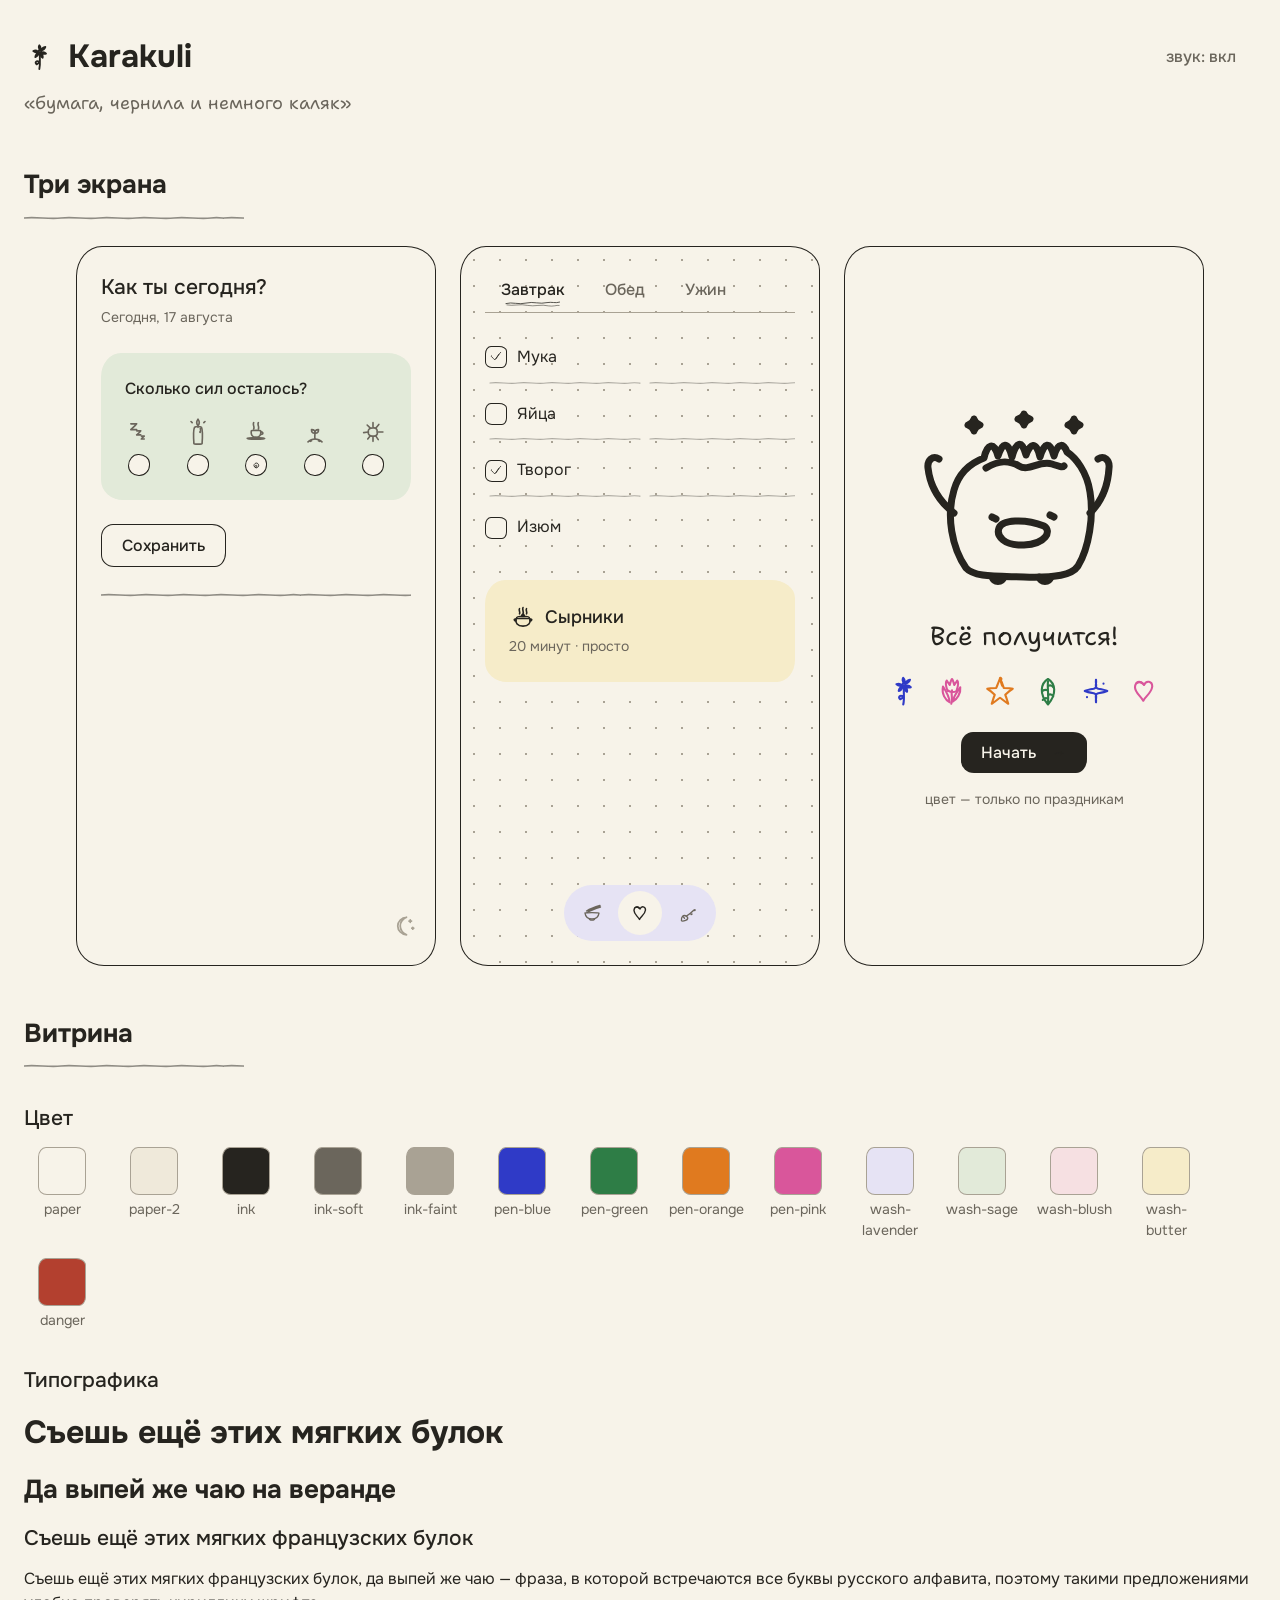
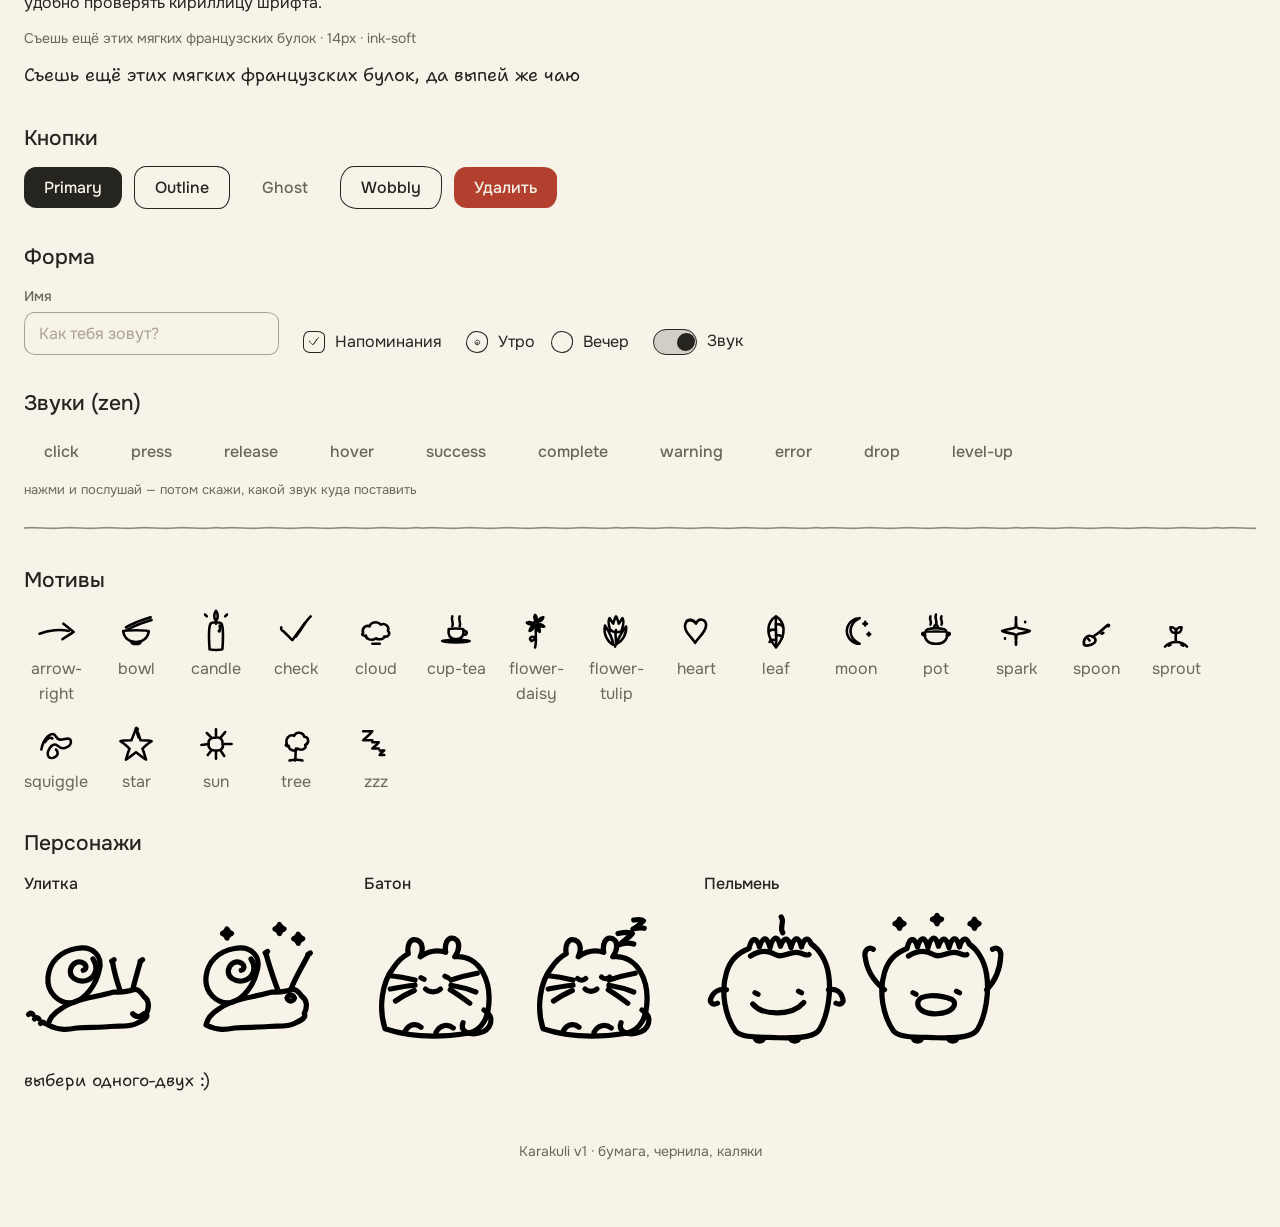
==== demo/index.html @ 1a990080 "Sound tuning round 1: state-aware check/uncheck (press/release), radio scale plays release, drop unp" ====
<!doctype html>
<html lang="ru">
<head>
  <meta charset="UTF-8" />
  <meta name="viewport" content="width=device-width, initial-scale=1" />
  <title>Karakuli</title>

  <link rel="preconnect" href="https://fonts.googleapis.com" />
  <link rel="preconnect" href="https://fonts.gstatic.com" crossorigin />
  <link href="https://fonts.googleapis.com/css2?family=Onest:wght@400;500;700&family=Shantell+Sans:wght@400;700&display=swap" rel="stylesheet" />

  <link rel="stylesheet" href="../web/tokens.css" />
  <link rel="stylesheet" href="../web/karakuli.css" />
  <link rel="stylesheet" href="../web/boil.css" />

  <!-- boil.js is an ES module (it uses `export`), so it's loaded as
       type="module" here and again via dynamic import() in the sound
       script below. Module scripts are subject to CORS/same-origin
       rules — this page must be served over http(s) (e.g. `npx serve`),
       not opened directly as a file:// URL, or the imports will fail
       silently and the living-doodle boil / sound layer won't run. -->
  <script type="module" src="../web/boil.js"></script>

  <style>
    /* ============================================================
       Demo-page composition layer.
       Everything below arranges existing Karakuli tokens/components
       into this showcase page — no token or component is redefined
       here, only laid out. Class names are prefixed `demo-` to keep
       that boundary obvious against the kit's `krk-` namespace.
       ============================================================ */

    *, *::before, *::after { box-sizing: border-box; }
    h1, h2, h3, h4, p, ul, li { margin: 0; }
    img { display: block; max-width: 100%; }

    body {
      max-width: 1280px;
      margin: 0 auto;
      padding: var(--krk-space-6) var(--krk-space-5) var(--krk-space-8);
    }

    /* ---- Header ------------------------------------------------ */

    .demo-header__top {
      display: flex;
      align-items: center;
      justify-content: space-between;
      gap: var(--krk-space-4);
      flex-wrap: wrap;
    }

    .demo-header__brand {
      display: flex;
      align-items: center;
      gap: var(--krk-space-3);
    }

    .demo-header__brand svg {
      color: var(--krk-ink);
    }

    .demo-header__title {
      font-size: var(--krk-text-3xl);
      font-weight: 700;
    }

    .demo-header__tagline {
      margin-top: var(--krk-space-2);
      color: var(--krk-ink-soft);
      font-size: var(--krk-text-lg);
    }

    /* ---- Section scaffolding ------------------------------------ */

    .demo-section {
      margin-top: var(--krk-space-7);
    }

    .demo-section-heading {
      font-size: var(--krk-text-2xl);
      font-weight: 700;
    }

    .demo-heading-divider {
      max-width: 220px;
      margin: var(--krk-space-2) 0 var(--krk-space-5);
    }

    .demo-subheading {
      font-size: var(--krk-text-xl);
      font-weight: 500;
      margin-top: var(--krk-space-6);
      margin-bottom: var(--krk-space-3);
    }

    /* ---- Three phone mockups ------------------------------------ */

    .demo-phones {
      display: flex;
      flex-wrap: wrap;
      justify-content: center;
      gap: var(--krk-space-5);
    }

    .demo-phone {
      position: relative;
      width: 360px;
      max-width: 100%;
      height: 720px;
      background: var(--krk-paper);
      border: var(--krk-stroke-ui) solid var(--krk-ink);
      border-radius: 26px 30px 24px 28px / 30px 24px 28px 26px;
      overflow: hidden;
      display: flex;
      flex-direction: column;
    }

    .demo-phone__screen {
      flex: 1;
      min-height: 0;
      overflow-y: auto;
      padding: var(--krk-space-5);
    }

    /* The pillnav ships position:fixed for real full-screen apps;
       confined here so it stays inside the phone mockup instead of
       sticking to the browser viewport. */
    .demo-phone .krk-pillnav {
      position: absolute;
    }

    .demo-corner-moon {
      position: absolute;
      right: var(--krk-space-4);
      bottom: var(--krk-space-4);
      color: var(--krk-ink-faint);
      pointer-events: none;
    }

    .demo-energy-scale {
      display: flex;
      justify-content: space-between;
      gap: var(--krk-space-2);
    }

    .demo-energy-item {
      display: flex;
      flex-direction: column;
      align-items: center;
      gap: var(--krk-space-2);
      color: var(--krk-ink-soft);
      cursor: pointer;
    }

    .demo-recipe-card__head {
      display: flex;
      align-items: center;
      gap: var(--krk-space-2);
      color: var(--krk-ink);
    }

    .demo-screen-c {
      display: flex;
      flex-direction: column;
      align-items: center;
      justify-content: center;
      text-align: center;
      gap: var(--krk-space-4);
      min-height: 100%;
    }

    .demo-hero {
      width: 200px;
      height: 200px;
      color: var(--krk-ink);
    }

    .demo-moment-grid {
      display: flex;
      flex-wrap: wrap;
      justify-content: center;
      gap: var(--krk-space-3);
    }

    /* ---- Витрина: colour swatches -------------------------------- */

    .demo-swatch-row {
      display: flex;
      flex-wrap: wrap;
      gap: var(--krk-space-4);
    }

    .demo-swatch {
      display: flex;
      flex-direction: column;
      align-items: center;
      gap: var(--krk-space-1);
      width: 76px;
      text-align: center;
    }

    .demo-swatch__chip {
      width: 48px;
      height: 48px;
      border: var(--krk-stroke-ui) solid var(--krk-ink-faint);
      border-radius: 8px 10px 7px 9px / 10px 7px 9px 8px;
    }

    /* ---- Витрина: type specimen ----------------------------------- */

    .demo-type-specimen {
      display: flex;
      flex-direction: column;
      gap: var(--krk-space-3);
    }

    /* ---- Витрина: buttons / form ----------------------------------- */

    .demo-buttons-row {
      display: flex;
      flex-wrap: wrap;
      align-items: center;
      gap: var(--krk-space-3);
    }

    /* Danger variant doesn't exist in the kit's button set yet — this
       page-local extension composes it from the existing accent-fill
       primary plus the existing --krk-danger token, nothing new is
       decided here beyond what's already in tokens.css. */
    .krk-btn--danger {
      background: var(--krk-danger);
      color: var(--krk-paper);
    }

    .demo-form-row {
      display: flex;
      flex-wrap: wrap;
      align-items: flex-end;
      gap: var(--krk-space-5);
    }

    .demo-field {
      min-width: 220px;
    }

    .demo-radio-pair {
      display: flex;
      gap: var(--krk-space-4);
    }

    /* ---- Витрина: motif + character galleries ---------------------- */

    .demo-motif-grid {
      display: flex;
      flex-wrap: wrap;
      gap: var(--krk-space-4);
    }

    .demo-motif-item {
      display: flex;
      flex-direction: column;
      align-items: center;
      gap: var(--krk-space-1);
      width: 64px;
      text-align: center;
      color: var(--krk-ink-soft);
    }

    .demo-motif-item img {
      width: 44px;
      height: 44px;
    }

    .demo-character-grid {
      display: flex;
      flex-wrap: wrap;
      gap: var(--krk-space-6);
    }

    .demo-character-group {
      display: flex;
      flex-direction: column;
      gap: var(--krk-space-2);
    }

    .demo-character-group__name {
      font-size: var(--krk-text-base);
      font-weight: 500;
    }

    .demo-character-group__images {
      display: flex;
      gap: var(--krk-space-2);
    }

    .demo-character-group__images img {
      width: 150px;
    }

    /* ---- Footer ----------------------------------------------------- */

    .demo-footer {
      margin-top: var(--krk-space-7);
      text-align: center;
    }

    @media (max-width: 400px) {
      .demo-phone {
        height: 640px;
      }
    }
  </style>
</head>
<body>

  <header class="demo-header">
    <div class="demo-header__top">
      <div class="demo-header__brand">
        <svg width="32" height="32" viewBox="0 0 48 48" fill="none" stroke="currentColor" stroke-width="2.8" stroke-linecap="round" stroke-linejoin="round" aria-hidden="true">
          <path d="M24,13 C25.3,10.7 24.9,8.5 23,6.5 C21.7,8.8 22.1,11 24,13 M26,14 C29,13.6 31,11.9 32,9 C29,9.4 27,11.1 26,14 M26.5,17 C28.2,19.2 30.4,19.9 33,19 C31.3,16.8 29.1,16.1 26.5,17 M25,18.5 C24.5,21.3 25.6,23.5 28,25 C28.5,22.2 27.4,20 25,18.5 M22,18 C19.1,19 17.4,21 17,24 C19.9,23 21.6,21 22,18 M21,16 C18.9,14.1 16.5,13.8 14,15 C16.1,16.9 18.5,17.3 21,16"/>
          <path d="M22,15 C22,13 26,13 26,15 C26,17.5 22,17.5 22,15"/>
          <path d="M24,18.5 C23,26 25,34 23,42 M23,31 C18,29 16,32 19,35 C21,34 23,33 23,31"/>
        </svg>
        <h1 class="demo-header__title">Karakuli</h1>
      </div>
      <button id="krk-sound-toggle" class="krk-btn krk-btn--ghost" type="button">звук: вкл</button>
    </div>
    <p class="krk-hand demo-header__tagline">«бумага, чернила и немного каляк»</p>
  </header>

  <section class="demo-section">
    <h2 class="demo-section-heading">Три экрана</h2>
    <hr class="krk-divider demo-heading-divider" />

    <div class="demo-phones">

      <!-- SCREEN A — «Силы», calm exhaustion tracker -->
      <div class="demo-phone">
        <div class="demo-phone__screen">
          <p style="font-size:var(--krk-text-xl);font-weight:500;">Как ты сегодня?</p>
          <p class="krk-list-row__meta" style="margin-top:var(--krk-space-1);margin-bottom:var(--krk-space-5);">Сегодня, 17 августа</p>

          <div class="krk-card krk-card--wash-sage">
            <p style="font-weight:500;margin-bottom:var(--krk-space-4);">Сколько сил осталось?</p>
            <div class="demo-energy-scale">
              <label class="demo-energy-item">
                <svg width="28" height="28" viewBox="0 0 48 48" fill="none" stroke="currentColor" stroke-width="2.8" stroke-linecap="round" stroke-linejoin="round" aria-hidden="true">
                  <path d="M10,10 C14,10 18,10 20,10 C17,14 13,17 10,20 C14,20 17,20 20,20"/>
                  <path d="M20,22 C23,22 26,22 27,22 C25,25 22,27 20,29 C23,29 25,29 27,29"/>
                  <path d="M28,31 C30,31 32,31 33,31 C31,33 29,34 28,36 C30,36 31,36 33,36"/>
                </svg>
                <input type="radio" name="krk-energy" class="krk-radio" aria-label="Совсем нет сил" />
              </label>
              <label class="demo-energy-item">
                <svg width="28" height="28" viewBox="0 0 48 48" fill="none" stroke="currentColor" stroke-width="2.8" stroke-linecap="round" stroke-linejoin="round" aria-hidden="true">
                  <path d="M17,44 C16,30 16,20 18,16 C20,14 28,14 30,16 C32,20 32,30 31,44 C31,45 17,45 17,44"/>
                  <path d="M24,16 L24,13 M24,13 C21,10 22,5 24,2 C26,5 27,10 24,13"/>
                  <path d="M28,18 C29,22 28,26 27,24"/>
                  <path d="M14,8 L12,6 M34,8 L36,6"/>
                </svg>
                <input type="radio" name="krk-energy" class="krk-radio" aria-label="Мало сил" />
              </label>
              <label class="demo-energy-item">
                <svg width="28" height="28" viewBox="0 0 48 48" fill="none" stroke="currentColor" stroke-width="2.8" stroke-linecap="round" stroke-linejoin="round" aria-hidden="true">
                  <path d="M16,22 C15,28 17,33 24,33 C31,33 33,28 32,22 C32,21 16,21 16,22"/>
                  <path d="M32,24 C37,23 37,29 32,28"/>
                  <path d="M9,35 C9,33 39,33 39,35 C39,37 9,37 9,35"/>
                  <path d="M20,19 C22,15 18,12 20,8 M28,19 C30,15 26,12 28,8"/>
                </svg>
                <input type="radio" name="krk-energy" class="krk-radio" checked aria-label="Средне" />
              </label>
              <label class="demo-energy-item">
                <svg width="28" height="28" viewBox="0 0 48 48" fill="none" stroke="currentColor" stroke-width="2.8" stroke-linecap="round" stroke-linejoin="round" aria-hidden="true">
                  <path d="M12,41 C16,37 20,36 24,36 C28,36 32,37 36,41"/>
                  <path d="M24,36 C23,32 24,29 24,26"/>
                  <path d="M24,26 C19.8,26.3 17.7,24.2 18,20 C22.2,19.7 24.3,21.8 24,26 M24,26 C28.2,26.3 30.3,24.2 30,20 C25.8,19.7 23.7,21.8 24,26"/>
                  <path d="M16,40 L18,39 M30,39 L32,40"/>
                </svg>
                <input type="radio" name="krk-energy" class="krk-radio" aria-label="Много сил" />
              </label>
              <label class="demo-energy-item">
                <svg width="28" height="28" viewBox="0 0 48 48" fill="none" stroke="currentColor" stroke-width="2.8" stroke-linecap="round" stroke-linejoin="round" aria-hidden="true">
                  <path d="M24,17 C29,16 32,20 31,24 C33,28 29,32 24,31 C19,32 15,28 16,24 C15,19 19,17 24,17"/>
                  <path d="M24,15 L24,8 M29,17 L34,11 M33,24 L41,24 M29,31 L33,37 M24,33 L24,40 M19,31 L15,36 M16,24 L8,25 M19,17 L14,12"/>
                </svg>
                <input type="radio" name="krk-energy" class="krk-radio" aria-label="Полон сил" />
              </label>
            </div>
          </div>

          <button class="krk-btn krk-btn--outline" style="margin-top:var(--krk-space-5);" type="button">Сохранить</button>

          <hr class="krk-divider" />
        </div>
        <div class="demo-corner-moon">
          <svg width="30" height="30" viewBox="0 0 48 48" fill="none" stroke="currentColor" stroke-width="2.8" stroke-linecap="round" stroke-linejoin="round" aria-hidden="true">
            <path d="M28,10 C20,10 14,17 14,24 C14,31 20,38 28,38 C22,35 18,30 18,24 C18,18 22,13 28,10"/>
            <path d="M34,14 L34,18 M32,16 L36,16 M38,26 L38,29 M36.5,27.5 L39.5,27.5"/>
          </svg>
        </div>
      </div>

      <!-- SCREEN B — «Рецепты», playful -->
      <div class="demo-phone">
        <div class="demo-phone__screen krk-dotgrid">
          <div class="krk-tabs">
            <button class="krk-tab is-active" type="button">Завтрак</button>
            <button class="krk-tab" type="button">Обед</button>
            <button class="krk-tab" type="button">Ужин</button>
          </div>

          <ul class="krk-list" style="margin-top:var(--krk-space-4);">
            <li class="krk-list-row">
              <label class="krk-choice"><input type="checkbox" class="krk-check" checked /><span>Мука</span></label>
            </li>
            <li class="krk-list-row">
              <label class="krk-choice"><input type="checkbox" class="krk-check" /><span>Яйца</span></label>
            </li>
            <li class="krk-list-row">
              <label class="krk-choice"><input type="checkbox" class="krk-check" checked /><span>Творог</span></label>
            </li>
            <li class="krk-list-row">
              <label class="krk-choice"><input type="checkbox" class="krk-check" /><span>Изюм</span></label>
            </li>
          </ul>

          <div class="krk-card krk-card--wash-butter" style="margin-top:var(--krk-space-5);">
            <div class="demo-recipe-card__head">
              <svg width="28" height="28" viewBox="0 0 48 48" fill="none" stroke="currentColor" stroke-width="2.8" stroke-linecap="round" stroke-linejoin="round" aria-hidden="true">
                <path d="M12,26 C11,32 14,38 24,38 C34,38 37,32 36,26 C36,24 12,24 12,26"/>
                <path d="M12,26 C8,25 8,29 12,29 M36,26 C40,25 40,29 36,29"/>
                <path d="M13,24 C13,20 35,20 35,24 M22,20 C22,17 26,17 26,20"/>
                <path d="M18,17 C20,14 16,11 18,8 M24,17 C26,13 22,10 24,6 M30,17 C32,14 28,11 30,8"/>
              </svg>
              <p style="font-weight:500;font-size:var(--krk-text-lg);">Сырники</p>
            </div>
            <p class="krk-list-row__meta" style="margin-top:var(--krk-space-1);">20 минут · просто</p>
          </div>
        </div>

        <nav class="krk-pillnav">
          <button class="krk-pillnav__item" type="button" aria-label="Рецепты">
            <svg width="24" height="24" viewBox="0 0 48 48" fill="none" stroke="currentColor" stroke-width="2.8" stroke-linecap="round" stroke-linejoin="round" aria-hidden="true">
              <path d="M10,24 C11,32 17,36 24,36 C31,36 37,32 38,24 C38,23 10,23 10,24"/>
              <path d="M19,36 C19,39 29,39 29,36"/>
              <path d="M13,20 C18,17 30,12 40,9 M14,23 C19,20 31,15 41,12"/>
            </svg>
          </button>
          <button class="krk-pillnav__item is-active" type="button" aria-label="Избранное">
            <svg width="24" height="24" viewBox="0 0 48 48" fill="none" stroke="currentColor" stroke-width="2.8" stroke-linecap="round" stroke-linejoin="round" aria-hidden="true">
              <path d="M24,16 C21,10 12,11 12,19 C12,26 19,30 23,37 C25,32 34,27 35,18 C35,11 27,9 24,16"/>
              <path d="M22,14 C20,12 17,11 14,13"/>
            </svg>
          </button>
          <button class="krk-pillnav__item" type="button" aria-label="Список покупок">
            <svg width="24" height="24" viewBox="0 0 48 48" fill="none" stroke="currentColor" stroke-width="2.8" stroke-linecap="round" stroke-linejoin="round" aria-hidden="true">
              <path d="M21,30.8 C25,33 24,37 19.2,38.8 C15,40.3 11.5,40 11,39.2 C10.3,36 10.7,33.5 12.8,31.2 C15.5,28.5 18.5,28.8 21,30.8"/>
              <path d="M21,30 C26,27 32,22 36,18 C38,16.5 39,17.5 37.5,19"/>
              <path d="M15,32 C16,33 16.5,34 17,34.5"/>
              <path d="M30,27 L32,26"/>
            </svg>
          </button>
        </nav>
      </div>

      <!-- SCREEN C — onboarding colour moment -->
      <div class="demo-phone">
        <div class="demo-phone__screen demo-screen-c">
          <div class="demo-hero">
            <svg class="krk-boil" width="200" height="200" viewBox="0 0 200 200" fill="none" stroke="currentColor" stroke-width="7" stroke-linecap="round" stroke-linejoin="round" aria-hidden="true">
              <path d="M 42,168 C 28,148 22,116 30,90 C 34,76 44,64 60,58 C 63,44 70,41 74,56 C 78,43 84,40 88,57 C 92,42 98,39 102,55 C 106,44 112,40 116,57 C 120,43 126,40 130,56 C 134,41 140,44 143,52 C 152,58 163,72 166,92 C 170,116 165,148 154,166 C 148,175 132,178 100,177 C 70,176 50,177 42,168 Z" />
              <path d="M 62,68 C 75,60 85,60 95,66 C 105,72 115,60 128,64 C 135,66 138,68 140,66" />
              <path d="M 68,117 L 72,119" />
              <path d="M 126,115 L 130,117" />
              <path d="M 75,128 C 78,120 100,118 120,126 C 128,131 122,144 100,145 C 80,146 72,136 75,128 Z" />
              <path d="M 30,113 C 16,102 6,86 4,68 C 3,60 9,55 15,59" />
              <path d="M 166,113 C 177,102 184,86 185,68 C 186,60 180,55 174,59" />
              <path d="M 68,177 C 70,183 78,183 80,177" />
              <path d="M 115,177 C 117,183 125,183 127,177" />
              <path d="M 50,19 C 51,23 53,24 56,25 C 53,26 51,27 50,31 C 49,27 47,26 44,25 C 47,24 49,23 50,19 Z M 150,19 C 151,23 153,24 156,25 C 153,26 151,27 150,31 C 149,27 147,26 144,25 C 147,24 149,23 150,19 Z M 100,14 C 101,17 103,18 106,19 C 103,20 101,21 100,25 C 99,21 97,20 94,19 C 97,18 99,17 100,14 Z" />
            </svg>
          </div>

          <p class="krk-hand" style="font-size:var(--krk-text-2xl);">Всё получится!</p>

          <div class="krk-moment demo-moment-grid">
            <span class="krk-bloom krk-doodle-blue">
              <svg width="36" height="36" viewBox="0 0 48 48" fill="none" stroke="currentColor" stroke-width="2.8" stroke-linecap="round" stroke-linejoin="round" aria-hidden="true">
                <path d="M24,13 C25.3,10.7 24.9,8.5 23,6.5 C21.7,8.8 22.1,11 24,13 M26,14 C29,13.6 31,11.9 32,9 C29,9.4 27,11.1 26,14 M26.5,17 C28.2,19.2 30.4,19.9 33,19 C31.3,16.8 29.1,16.1 26.5,17 M25,18.5 C24.5,21.3 25.6,23.5 28,25 C28.5,22.2 27.4,20 25,18.5 M22,18 C19.1,19 17.4,21 17,24 C19.9,23 21.6,21 22,18 M21,16 C18.9,14.1 16.5,13.8 14,15 C16.1,16.9 18.5,17.3 21,16"/>
                <path d="M22,15 C22,13 26,13 26,15 C26,17.5 22,17.5 22,15"/>
                <path d="M24,18.5 C23,26 25,34 23,42 M23,31 C18,29 16,32 19,35 C21,34 23,33 23,31"/>
              </svg>
            </span>
            <span class="krk-bloom krk-doodle-pink">
              <svg width="36" height="36" viewBox="0 0 48 48" fill="none" stroke="currentColor" stroke-width="2.8" stroke-linecap="round" stroke-linejoin="round" aria-hidden="true">
                <path d="M18,24 C16,18 15,12 17,10 C19,13 20,15 21,16 C22,12 23,9 24,8 C25,9 26,12 27,16 C28,15 29,13 31,10 C33,12 32,18 30,24 C27,26 21,26 18.5,23"/>
                <path d="M24,23 C22,30 26,35 23,41"/>
                <path d="M21,39 C15,36 10,28 12,18 C16,24 20,30 21,39 M25,38 C31,35 36,27 35,19 C31,25 26,31 25,38"/>
              </svg>
            </span>
            <span class="krk-bloom krk-doodle-orange">
              <svg width="36" height="36" viewBox="0 0 48 48" fill="none" stroke="currentColor" stroke-width="2.8" stroke-linecap="round" stroke-linejoin="round" aria-hidden="true">
                <path d="M24,7 C27,13 28,17 29,20 C34,20 38,20 41,21 C36,24 33,27 31,29 C33,34 34,38 35,41 C30,38 27,35 24,33 C21,35 18,38 13,41 C14,38 15,34 17,29 C15,27 12,24 7,21 C10,20 14,20 19,20 C20,17 22,13 24,7 C24,6 25,6 26,8"/>
                <path d="M24,8 C25,11 26,15 27,17"/>
              </svg>
            </span>
            <span class="krk-bloom krk-doodle-green">
              <svg width="36" height="36" viewBox="0 0 48 48" fill="none" stroke="currentColor" stroke-width="2.8" stroke-linecap="round" stroke-linejoin="round" aria-hidden="true">
                <path d="M24,8 C34,14 36,28 24,42 C12,28 14,14 24,8"/>
                <path d="M24,11 C23,20 25,30 24,39"/>
                <path d="M24,17 C27,16 30,17 31,19 M24,23 C20,22 17,23 16,25 M24,29 C27,28 30,29 31,31 M24,34 C21,33 18,34 17,36"/>
              </svg>
            </span>
            <span class="krk-bloom krk-doodle-blue">
              <svg width="36" height="36" viewBox="0 0 48 48" fill="none" stroke="currentColor" stroke-width="2.8" stroke-linecap="round" stroke-linejoin="round" aria-hidden="true">
                <path d="M24,9 C25,16 21,19 27,21 C33,22 37,23 39,24 C37,25 33,26 27,27 C21,29 25,32 24,39 C23,32 27,29 21,27 C15,26 11,25 9,24 C11,23 15,22 21,21 C27,19 23,16 24,9"/>
                <path d="M34,14 L34,14.4 M12,32 L12,32.4"/>
              </svg>
            </span>
            <span class="krk-bloom krk-doodle-pink">
              <svg width="36" height="36" viewBox="0 0 48 48" fill="none" stroke="currentColor" stroke-width="2.8" stroke-linecap="round" stroke-linejoin="round" aria-hidden="true">
                <path d="M24,16 C21,10 12,11 12,19 C12,26 19,30 23,37 C25,32 34,27 35,18 C35,11 27,9 24,16"/>
                <path d="M22,14 C20,12 17,11 14,13"/>
              </svg>
            </span>
          </div>

          <button id="krk-cta-start" class="krk-btn krk-btn--primary krk-arrow-inline" type="button">Начать</button>
          <p class="krk-list-row__meta">цвет — только по праздникам</p>
        </div>
      </div>

    </div>
  </section>

  <section class="demo-section">
    <h2 class="demo-section-heading">Витрина</h2>
    <hr class="krk-divider demo-heading-divider" />

    <h3 class="demo-subheading">Цвет</h3>
    <div class="demo-swatch-row">
      <div class="demo-swatch"><span class="demo-swatch__chip" style="background:var(--krk-paper);"></span><span class="krk-list-row__meta">paper</span></div>
      <div class="demo-swatch"><span class="demo-swatch__chip" style="background:var(--krk-paper-2);"></span><span class="krk-list-row__meta">paper-2</span></div>
      <div class="demo-swatch"><span class="demo-swatch__chip" style="background:var(--krk-ink);"></span><span class="krk-list-row__meta">ink</span></div>
      <div class="demo-swatch"><span class="demo-swatch__chip" style="background:var(--krk-ink-soft);"></span><span class="krk-list-row__meta">ink-soft</span></div>
      <div class="demo-swatch"><span class="demo-swatch__chip" style="background:var(--krk-ink-faint);"></span><span class="krk-list-row__meta">ink-faint</span></div>
      <div class="demo-swatch"><span class="demo-swatch__chip" style="background:var(--krk-pen-blue);"></span><span class="krk-list-row__meta">pen-blue</span></div>
      <div class="demo-swatch"><span class="demo-swatch__chip" style="background:var(--krk-pen-green);"></span><span class="krk-list-row__meta">pen-green</span></div>
      <div class="demo-swatch"><span class="demo-swatch__chip" style="background:var(--krk-pen-orange);"></span><span class="krk-list-row__meta">pen-orange</span></div>
      <div class="demo-swatch"><span class="demo-swatch__chip" style="background:var(--krk-pen-pink);"></span><span class="krk-list-row__meta">pen-pink</span></div>
      <div class="demo-swatch"><span class="demo-swatch__chip" style="background:var(--krk-wash-lavender);"></span><span class="krk-list-row__meta">wash-lavender</span></div>
      <div class="demo-swatch"><span class="demo-swatch__chip" style="background:var(--krk-wash-sage);"></span><span class="krk-list-row__meta">wash-sage</span></div>
      <div class="demo-swatch"><span class="demo-swatch__chip" style="background:var(--krk-wash-blush);"></span><span class="krk-list-row__meta">wash-blush</span></div>
      <div class="demo-swatch"><span class="demo-swatch__chip" style="background:var(--krk-wash-butter);"></span><span class="krk-list-row__meta">wash-butter</span></div>
      <div class="demo-swatch"><span class="demo-swatch__chip" style="background:var(--krk-danger);"></span><span class="krk-list-row__meta">danger</span></div>
    </div>

    <h3 class="demo-subheading">Типографика</h3>
    <div class="demo-type-specimen">
      <p style="font-size:var(--krk-text-3xl);font-weight:700;">Съешь ещё этих мягких булок</p>
      <p style="font-size:var(--krk-text-2xl);font-weight:700;">Да выпей же чаю на веранде</p>
      <p style="font-size:var(--krk-text-xl);font-weight:500;">Съешь ещё этих мягких французских булок</p>
      <p style="font-size:var(--krk-text-base);">Съешь ещё этих мягких французских булок, да выпей же чаю — фраза, в которой встречаются все буквы русского алфавита, поэтому такими предложениями удобно проверять кириллицу шрифта.</p>
      <p class="krk-list-row__meta">Съешь ещё этих мягких французских булок · 14px · ink-soft</p>
      <p class="krk-hand" style="font-size:var(--krk-text-lg);">Съешь ещё этих мягких французских булок, да выпей же чаю</p>
    </div>

    <h3 class="demo-subheading">Кнопки</h3>
    <div class="demo-buttons-row">
      <button class="krk-btn krk-btn--primary" type="button">Primary</button>
      <button class="krk-btn krk-btn--outline" type="button">Outline</button>
      <button class="krk-btn krk-btn--ghost" type="button">Ghost</button>
      <button class="krk-btn krk-btn--wobbly" type="button">Wobbly</button>
      <button class="krk-btn krk-btn--primary krk-btn--danger" type="button">Удалить</button>
    </div>

    <h3 class="demo-subheading">Форма</h3>
    <div class="demo-form-row">
      <div class="krk-field demo-field">
        <label class="krk-label" for="demo-input-name">Имя</label>
        <input id="demo-input-name" class="krk-input" type="text" placeholder="Как тебя зовут?" />
      </div>
      <label class="krk-choice"><input type="checkbox" class="krk-check" checked /><span>Напоминания</span></label>
      <div class="demo-radio-pair">
        <label class="krk-choice"><input type="radio" name="demo-time" class="krk-radio" checked /><span>Утро</span></label>
        <label class="krk-choice"><input type="radio" name="demo-time" class="krk-radio" /><span>Вечер</span></label>
      </div>
      <label class="krk-choice"><input type="checkbox" class="krk-toggle" checked /><span>Звук</span></label>
    </div>

    <div id="krk-sound-board">
      <h3 class="demo-subheading">Звуки (zen)</h3>
      <div class="demo-buttons-row">
        <button class="krk-btn krk-btn--ghost" type="button" data-cue="click">click</button>
        <button class="krk-btn krk-btn--ghost" type="button" data-cue="press">press</button>
        <button class="krk-btn krk-btn--ghost" type="button" data-cue="release">release</button>
        <button class="krk-btn krk-btn--ghost" type="button" data-cue="hover">hover</button>
        <button class="krk-btn krk-btn--ghost" type="button" data-cue="success">success</button>
        <button class="krk-btn krk-btn--ghost" type="button" data-cue="complete">complete</button>
        <button class="krk-btn krk-btn--ghost" type="button" data-cue="warning">warning</button>
        <button class="krk-btn krk-btn--ghost" type="button" data-cue="error">error</button>
        <button class="krk-btn krk-btn--ghost" type="button" data-cue="drop">drop</button>
        <button class="krk-btn krk-btn--ghost" type="button" data-cue="level-up">level-up</button>
      </div>
      <p style="font-size:var(--krk-text-xs);color:var(--krk-ink-soft);margin-top:var(--krk-space-2);">нажми и послушай — потом скажи, какой звук куда поставить</p>
    </div>

    <hr class="krk-divider" />

    <h3 class="demo-subheading">Мотивы</h3>
    <div class="demo-motif-grid">
      <div class="demo-motif-item"><img src="../doodles/arrow-right.svg" width="44" height="44" alt="arrow-right" /><span>arrow-right</span></div>
      <div class="demo-motif-item"><img src="../doodles/bowl.svg" width="44" height="44" alt="bowl" /><span>bowl</span></div>
      <div class="demo-motif-item"><img src="../doodles/candle.svg" width="44" height="44" alt="candle" /><span>candle</span></div>
      <div class="demo-motif-item"><img src="../doodles/check.svg" width="44" height="44" alt="check" /><span>check</span></div>
      <div class="demo-motif-item"><img src="../doodles/cloud.svg" width="44" height="44" alt="cloud" /><span>cloud</span></div>
      <div class="demo-motif-item"><img src="../doodles/cup-tea.svg" width="44" height="44" alt="cup-tea" /><span>cup-tea</span></div>
      <div class="demo-motif-item"><img src="../doodles/flower-daisy.svg" width="44" height="44" alt="flower-daisy" /><span>flower-daisy</span></div>
      <div class="demo-motif-item"><img src="../doodles/flower-tulip.svg" width="44" height="44" alt="flower-tulip" /><span>flower-tulip</span></div>
      <div class="demo-motif-item"><img src="../doodles/heart.svg" width="44" height="44" alt="heart" /><span>heart</span></div>
      <div class="demo-motif-item"><img src="../doodles/leaf.svg" width="44" height="44" alt="leaf" /><span>leaf</span></div>
      <div class="demo-motif-item"><img src="../doodles/moon.svg" width="44" height="44" alt="moon" /><span>moon</span></div>
      <div class="demo-motif-item"><img src="../doodles/pot.svg" width="44" height="44" alt="pot" /><span>pot</span></div>
      <div class="demo-motif-item"><img src="../doodles/spark.svg" width="44" height="44" alt="spark" /><span>spark</span></div>
      <div class="demo-motif-item"><img src="../doodles/spoon.svg" width="44" height="44" alt="spoon" /><span>spoon</span></div>
      <div class="demo-motif-item"><img src="../doodles/sprout.svg" width="44" height="44" alt="sprout" /><span>sprout</span></div>
      <div class="demo-motif-item"><img src="../doodles/squiggle.svg" width="44" height="44" alt="squiggle" /><span>squiggle</span></div>
      <div class="demo-motif-item"><img src="../doodles/star.svg" width="44" height="44" alt="star" /><span>star</span></div>
      <div class="demo-motif-item"><img src="../doodles/sun.svg" width="44" height="44" alt="sun" /><span>sun</span></div>
      <div class="demo-motif-item"><img src="../doodles/tree.svg" width="44" height="44" alt="tree" /><span>tree</span></div>
      <div class="demo-motif-item"><img src="../doodles/zzz.svg" width="44" height="44" alt="zzz" /><span>zzz</span></div>
    </div>

    <h3 class="demo-subheading">Персонажи</h3>
    <div class="demo-character-grid">
      <div class="demo-character-group">
        <p class="demo-character-group__name">Улитка</p>
        <div class="demo-character-group__images">
          <img src="../characters/ulitka-idle.svg" alt="улитка, спокойна" />
          <img src="../characters/ulitka-happy.svg" alt="улитка радуется" />
        </div>
      </div>
      <div class="demo-character-group">
        <p class="demo-character-group__name">Батон</p>
        <div class="demo-character-group__images">
          <img src="../characters/baton-idle.svg" alt="батон, спокоен" />
          <img src="../characters/baton-sleep.svg" alt="батон спит" />
        </div>
      </div>
      <div class="demo-character-group">
        <p class="demo-character-group__name">Пельмень</p>
        <div class="demo-character-group__images">
          <img src="../characters/pelmen-idle.svg" alt="пельмень, спокоен" />
          <img src="../characters/pelmen-cheer.svg" alt="пельмень радуется" />
        </div>
      </div>
    </div>
    <p class="krk-hand" style="margin-top:var(--krk-space-3);">выбери одного-двух :)</p>
  </section>

  <p class="krk-list-row__meta demo-footer">Karakuli v1 · бумага, чернила, каляки</p>

  <script type="module">
    // Defensive sound wiring: sound.js may still be in progress in a
    // sibling worktree, and uisfx may not be installed at all. Any
    // failure here degrades to a silent, fully-functional page — see
    // STYLE.md §7 / web/sound.js for the doctrine this follows.
    (async () => {
      const soundToggle = document.getElementById('krk-sound-toggle');
      const soundBoard = document.getElementById('krk-sound-board');
      let enabled = true;

      try {
        const { initKarakuliSound, KRK_CUES } = await import('../web/sound.js');
        const krk = initKarakuliSound({ energy: 'playful' });

        document.addEventListener('click', (event) => {
          const btn = event.target.closest('.krk-btn');
          if (!btn) return;
          if (btn.dataset.cue) {
            // Sound-board button — plays the raw uisfx cue directly (bypasses
            // the semantic map and the energy filter) so every zen one-shot
            // can be auditioned by ear regardless of doctrine.
            krk.ui?.play(btn.dataset.cue);
            return;
          }
          if (btn.id === 'krk-cta-start') {
            krk.play(KRK_CUES.moment);
            return;
          }
          if (btn.id === 'krk-sound-toggle') return;
          krk.play(KRK_CUES.tap);
        });

        // Checkbox/toggle: on and off need to sound different (pick/unpick),
        // not the same 'confirm' cue for both — see sound.js doctrine note.
        document.querySelectorAll('.krk-check, .krk-toggle').forEach((el) => {
          el.addEventListener('change', () => krk.play(el.checked ? KRK_CUES.pick : KRK_CUES.unpick));
        });

        // Radios only ever fire 'change' on selection (never on deselection),
        // so one cue per pick — 'unpick'/release is the user's explicit
        // choice for the energy-scale radios.
        document.querySelectorAll('.krk-radio').forEach((el) => {
          el.addEventListener('change', () => krk.play(KRK_CUES.unpick));
        });

        soundToggle?.addEventListener('click', () => {
          enabled = !enabled;
          krk.setEnabled(enabled);
          soundToggle.textContent = enabled ? 'звук: вкл' : 'звук: выкл';
        });
      } catch {
        // sound.js missing/incomplete or uisfx unavailable — hide the
        // toggle and the sound board rather than show controls that do
        // nothing.
        if (soundToggle) soundToggle.style.display = 'none';
        if (soundBoard) soundBoard.style.display = 'none';
      }
    })();
  </script>

</body>
</html>
---- web/tokens.css ----
/*
 * Karakuli design tokens.
 * All values are defined in STYLE.md — this file is the CSS mirror of that
 * contract, not a place to make new decisions. Components live elsewhere
 * (karakuli.css); this file only declares custom properties and the
 * unavoidable global defaults (body ground, selection colour, motion guard).
 */

:root {
  /* Paper & ink — warm, never neutral, never pure black/white */
  --krk-paper: #F7F3E9;
  --krk-paper-2: #EFE9DA;
  --krk-ink: #26241F;
  --krk-ink-soft: #6B665C;
  --krk-ink-faint: #A9A294;

  /* Pen brights — illustrations and large accents ONLY, never small body text */
  --krk-pen-blue: #2F3AC7;
  --krk-pen-green: #2E7D46;
  --krk-pen-orange: #E07A1F;
  --krk-pen-pink: #D9569B;

  /* Washes — card/widget backgrounds, diluted pen brights */
  --krk-wash-lavender: #E6E3F4;
  --krk-wash-sage: #E2EAD9;
  --krk-wash-blush: #F6E0E2;
  --krk-wash-butter: #F6ECC9;

  /* Semantic */
  --krk-accent: var(--krk-ink); /* apps may override with one pen bright or a signature colour */
  --krk-danger: #B3402F;

  /* Type */
  --krk-font-sans: 'Onest', 'Inter', system-ui, sans-serif;
  --krk-font-hand: 'Shantell Sans', 'Neucha', cursive;
  --krk-text-xs: 13px;
  --krk-text-sm: 14px;
  --krk-text-base: 16px;
  --krk-text-lg: 18px;
  --krk-text-xl: 21px;
  --krk-text-2xl: 26px;
  --krk-text-3xl: 32px;

  /* Space scale */
  --krk-space-1: 4px;
  --krk-space-2: 8px;
  --krk-space-3: 12px;
  --krk-space-4: 16px;
  --krk-space-5: 24px;
  --krk-space-6: 32px;
  --krk-space-7: 48px;
  --krk-space-8: 64px;

  /* Radius */
  --krk-radius-sm: 8px;
  --krk-radius: 12px;
  --krk-radius-lg: 20px;
  --krk-radius-pill: 999px;

  /* Strokes — UI borders in px; SVG stroke widths as unitless numbers
     matching their canvas (doodle icons: viewBox 0 0 48 48; hero
     illustrations: viewBox 0 0 200 200) */
  --krk-stroke-ui: 1.5px;
  --krk-stroke-icon: 2.8;
  --krk-stroke-hero: 7;

  /* Motion */
  --krk-motion-fast: 150ms;
  --krk-motion-slow: 250ms;
  --krk-motion-ease: ease-out;
}

/* Base layer — page ground and the two defaults every screen inherits */

body {
  background: var(--krk-paper);
  color: var(--krk-ink);
  font-family: var(--krk-font-sans);
  font-size: var(--krk-text-base);
  line-height: 1.55;
  -webkit-font-smoothing: antialiased;
  -moz-osx-font-smoothing: grayscale;
}

::selection {
  background: var(--krk-wash-butter);
  color: var(--krk-ink);
}

/* Reduced motion — global guard, not a per-component opt-out.
   Boil filters and UI transitions alike collapse to effectively instant. */
@media (prefers-reduced-motion: reduce) {
  *,
  *::before,
  *::after {
    animation-duration: 0.001ms !important;
    animation-iteration-count: 1 !important;
    transition-duration: 0.001ms !important;
    scroll-behavior: auto !important;
  }
}
---- web/karakuli.css ----
/*
 * Karakuli — component layer
 * -----------------------------------------------------------------------
 * Naive, cosy, hand-drawn "paper + ink + colour moments" style.
 * Assumes web/tokens.css is loaded first; every value below reaches for
 * a --krk-* token except the deliberately hand-touched bits: organic
 * per-corner border-radius pairs and a few embedded hand-drawn SVG
 * marks. Both are varied per component on purpose — repeating the same
 * numbers everywhere is what makes hand-drawn UI read as fake.
 *
 * No box-shadows anywhere (see rule below): separation comes from wash
 * backgrounds and 1.5px ink hairlines instead.
 */

/* ============================================================
   0. Global interaction states
   Every .krk- interactive element shares one focus contract: no
   browser default ring, a visible ink ring on keyboard focus only.
   Centralised here so components don't each re-declare it.
   ============================================================ */

:where(
  .krk-btn,
  .krk-input,
  .krk-textarea,
  .krk-check,
  .krk-radio,
  .krk-tab,
  .krk-toggle,
  .krk-pillnav__item
) {
  outline: none;
}

:where(
  .krk-btn,
  .krk-input,
  .krk-textarea,
  .krk-check,
  .krk-radio,
  .krk-tab,
  .krk-toggle,
  .krk-pillnav__item
):focus-visible {
  outline: 2px solid var(--krk-accent);
  outline-offset: 2px;
}

/* ============================================================
   1. Buttons — .krk-btn
   ============================================================ */

.krk-btn {
  display: inline-flex;
  align-items: center;
  justify-content: center;
  gap: var(--krk-space-2);
  font-family: var(--krk-font-sans);
  font-weight: 500;
  font-size: var(--krk-text-base);
  color: var(--krk-ink);
  background: transparent;
  border: none;
  padding: 10px 20px;
  border-radius: 12px 14px 11px 13px / 13px 11px 14px 12px;
  cursor: pointer;
  transition: background-color var(--krk-motion-fast) var(--krk-motion-ease), color var(--krk-motion-fast) var(--krk-motion-ease),
    border-color var(--krk-motion-fast) var(--krk-motion-ease), transform var(--krk-motion-fast) var(--krk-motion-ease);
}

.krk-btn:active {
  transform: translateY(1px);
}

.krk-btn--primary {
  background: var(--krk-accent);
  color: var(--krk-paper);
}

.krk-btn--primary:hover {
  background: #3a372f; /* one step lighter than ink — see contract, not a token */
}

.krk-btn--outline {
  background: transparent;
  color: var(--krk-ink);
  border: var(--krk-stroke-ui) solid var(--krk-ink);
}

.krk-btn--outline:hover {
  background: var(--krk-paper-2);
}

.krk-btn--ghost {
  background: transparent;
  color: var(--krk-ink-soft);
}

.krk-btn--ghost:hover {
  background: var(--krk-paper-2);
  color: var(--krk-ink);
}

/* Stronger asymmetry than the base radius reads as pen-drawn rather than
   just "rounded corners". Layers on top of any variant above. */
.krk-btn--wobbly {
  border: var(--krk-stroke-ui) solid var(--krk-ink);
  border-radius: 14px 20px 12px 18px / 18px 12px 20px 14px;
}

/* ============================================================
   2. Cards — .krk-card
   ============================================================ */

.krk-card {
  background: var(--krk-paper-2);
  padding: var(--krk-space-5);
  border-radius: 20px 24px 18px 22px / 24px 18px 22px 20px;
}

.krk-card--wash-lavender {
  background: var(--krk-wash-lavender);
}

.krk-card--wash-sage {
  background: var(--krk-wash-sage);
}

.krk-card--wash-blush {
  background: var(--krk-wash-blush);
}

.krk-card--wash-butter {
  background: var(--krk-wash-butter);
}

.krk-card--line {
  background: var(--krk-paper);
  border: var(--krk-stroke-ui) solid var(--krk-ink);
  border-radius: 18px 22px 20px 16px / 20px 16px 22px 18px;
}

/* ============================================================
   3. Form fields — .krk-input, .krk-textarea, .krk-field
   ============================================================ */

.krk-input,
.krk-textarea {
  display: block;
  width: 100%;
  font-family: var(--krk-font-sans);
  font-size: var(--krk-text-base);
  color: var(--krk-ink);
  background: var(--krk-paper);
  border: var(--krk-stroke-ui) solid var(--krk-ink-faint);
  border-radius: 10px 12px 9px 11px / 12px 9px 11px 10px;
  padding: 10px 14px;
  transition: border-color var(--krk-motion-fast) var(--krk-motion-ease);
}

.krk-input::placeholder,
.krk-textarea::placeholder {
  color: var(--krk-ink-faint);
}

.krk-input:focus,
.krk-textarea:focus {
  border-color: var(--krk-ink);
}

.krk-textarea {
  min-height: 96px;
  line-height: 1.5;
  resize: vertical;
}

.krk-field {
  display: flex;
  flex-direction: column;
  gap: var(--krk-space-1);
}

.krk-label {
  font-family: var(--krk-font-sans);
  font-size: var(--krk-text-sm);
  font-weight: 500;
  color: var(--krk-ink-soft);
}

/* ============================================================
   4. Checkbox / radio — .krk-check, .krk-radio, .krk-choice
   Custom appearance:none controls; the checked marks are hand-drawn
   strokes baked in as data URIs (ink colour only, per the micro-asset
   method — no fills, cubic beziers, gentle wobble, round caps).
   ============================================================ */

.krk-check,
.krk-radio {
  appearance: none;
  -webkit-appearance: none;
  flex-shrink: 0;
  width: 22px;
  height: 22px;
  margin: 0;
  border: var(--krk-stroke-ui) solid var(--krk-ink);
  background-color: var(--krk-paper);
  background-repeat: no-repeat;
  background-position: center;
  background-size: 68%;
  cursor: pointer;
  transition: background-color var(--krk-motion-fast) var(--krk-motion-ease), border-color var(--krk-motion-fast) var(--krk-motion-ease);
}

.krk-check {
  border-radius: 6px 8px 5px 7px / 8px 5px 7px 6px;
}

.krk-radio {
  /* asymmetric 50% radius = egg, not circle */
  border-radius: 48% 52% 50% 50% / 55% 45% 52% 48%;
}

.krk-check:checked {
  /* same stroke as doodles/check.svg (viewBox 0 0 48 48, stroke-width 2.8) —
     reused rather than redrawn, ink baked in since currentColor can't reach
     into a data URI */
  background-image: url("data:image/svg+xml,%3Csvg xmlns='http://www.w3.org/2000/svg' viewBox='0 0 48 48'%3E%3Cpath d='M8,20 C7,22 9,24 10,24 C14,28 18,32 20,34 C26,26 34,14 40,8' fill='none' stroke='%2326241F' stroke-width='2.8' stroke-linecap='round' stroke-linejoin='round'/%3E%3Cpath d='M24,30 C27,26 31,20 34,15' fill='none' stroke='%2326241F' stroke-width='2.8' stroke-linecap='round' stroke-linejoin='round'/%3E%3C/svg%3E");
}

.krk-radio:checked {
  /* no ready doodle for a "scribbled-in dot" — drawn fresh, but on the same
     48x48/stroke-2.8 canvas convention as check.svg so it reads as the same hand */
  background-image: url("data:image/svg+xml,%3Csvg xmlns='http://www.w3.org/2000/svg' viewBox='0 0 48 48'%3E%3Cpath d='M24,33 C18,32 15,27 18,22 C21,17 27,15 31,20 C35,25 34,30 28,33 C23,35 19,32 20,28 C21,25 25,24 27,26 C29,28 28,30 25,30' fill='none' stroke='%2326241F' stroke-width='2.8' stroke-linecap='round' stroke-linejoin='round'/%3E%3C/svg%3E");
}

.krk-choice {
  display: flex;
  align-items: center;
  gap: 10px;
  cursor: pointer;
  font-family: var(--krk-font-sans);
  font-size: var(--krk-text-base);
  color: var(--krk-ink);
}

/* ============================================================
   5. Tabs — .krk-tabs, .krk-tab
   ============================================================ */

.krk-tabs {
  display: flex;
  align-items: center;
  gap: var(--krk-space-2);
  border-bottom: var(--krk-stroke-ui) solid var(--krk-ink-faint);
}

.krk-tab {
  appearance: none;
  background: none;
  border: none;
  font-family: var(--krk-font-sans);
  font-weight: 500;
  font-size: var(--krk-text-base);
  color: var(--krk-ink-soft);
  padding: var(--krk-space-2) var(--krk-space-4) 12px;
  cursor: pointer;
  background-repeat: no-repeat;
  background-position: center bottom 3px;
  transition: color var(--krk-motion-fast) var(--krk-motion-ease);
}

.krk-tab:hover {
  color: var(--krk-ink);
}

.krk-tab.is-active {
  color: var(--krk-ink);
  /* two overlapping wobbly passes, like a quick pen underline */
  background-image: url("data:image/svg+xml,%3Csvg xmlns='http://www.w3.org/2000/svg' viewBox='0 0 120 16'%3E%3Cpath d='M2,7 C15,3 30,10 45,6 C60,2 75,9 90,5 C100,3 108,7 117,4' fill='none' stroke='%2326241F' stroke-width='1.8' stroke-linecap='round' stroke-linejoin='round' opacity='0.9'/%3E%3Cpath d='M4,10 C18,13 33,7 48,11 C63,14 78,8 93,12 C103,14 110,10 116,11' fill='none' stroke='%2326241F' stroke-width='1.8' stroke-linecap='round' stroke-linejoin='round' opacity='0.6'/%3E%3C/svg%3E");
  background-size: 56px 10px;
}

/* ============================================================
   6. Divider — .krk-divider (<hr> replacement)
   ============================================================ */

.krk-divider {
  border: none;
  height: 8px;
  margin: var(--krk-space-5) 0;
  background-image: url("data:image/svg+xml,%3Csvg xmlns='http://www.w3.org/2000/svg' viewBox='0 0 200 8'%3E%3Cpath d='M0,4 C12,2.5 25,5.5 37,4 C50,2.5 62,5.5 75,4 C87,2.5 100,5.5 112,4 C125,2.5 137,5.5 150,4 C162,2.5 175,5.5 187,4 C195,3 200,4.5 200,4' fill='none' stroke='%2326241F' stroke-width='1.6' stroke-linecap='round' stroke-linejoin='round'/%3E%3C/svg%3E");
  background-repeat: repeat-x;
  background-size: 200px 8px;
  opacity: 0.5;
}

/* ============================================================
   7. List — .krk-list, .krk-list-row
   Row separators reuse the divider stroke as an ::after overlay
   rather than border-image — border-image tiling a wavy stroke across
   an arbitrary row width fights the SVG's own repeat period, while a
   background on ::after tiles cleanly and stays out of layout.
   ============================================================ */

.krk-list {
  list-style: none;
  margin: 0;
  padding: 0;
}

.krk-list-row {
  position: relative;
  display: flex;
  align-items: center;
  justify-content: space-between;
  gap: var(--krk-space-3);
  padding: var(--krk-space-4) 0;
}

.krk-list-row:not(:last-child)::after {
  content: "";
  position: absolute;
  left: 0;
  right: 0;
  bottom: 0;
  height: 6px;
  pointer-events: none;
  background-image: url("data:image/svg+xml,%3Csvg xmlns='http://www.w3.org/2000/svg' viewBox='0 0 200 8'%3E%3Cpath d='M0,4 C12,2.5 25,5.5 37,4 C50,2.5 62,5.5 75,4 C87,2.5 100,5.5 112,4 C125,2.5 137,5.5 150,4 C162,2.5 175,5.5 187,4 C195,3 200,4.5 200,4' fill='none' stroke='%2326241F' stroke-width='1.6' stroke-linecap='round' stroke-linejoin='round'/%3E%3C/svg%3E");
  background-repeat: repeat-x;
  background-size: 160px 6px;
  opacity: 0.35;
}

.krk-list-row__meta {
  font-family: var(--krk-font-sans);
  font-size: var(--krk-text-sm);
  color: var(--krk-ink-soft);
}

/* ============================================================
   8. Pill navigation — .krk-pillnav
   A cosy floating bottom tab bar. No shadows — the lavender wash
   against paper is separation enough.
   ============================================================ */

.krk-pillnav {
  position: fixed;
  left: 50%;
  bottom: var(--krk-space-5);
  transform: translateX(-50%);
  display: inline-flex;
  align-items: center;
  gap: 4px;
  padding: 6px;
  background: var(--krk-wash-lavender);
  border-radius: var(--krk-radius-pill);
  z-index: 40;
}

.krk-pillnav__item {
  display: inline-flex;
  align-items: center;
  justify-content: center;
  min-width: 44px;
  min-height: 44px;
  border: none;
  border-radius: var(--krk-radius-pill);
  background: transparent;
  color: var(--krk-ink-soft);
  cursor: pointer;
  transition: background-color var(--krk-motion-fast) var(--krk-motion-ease), color var(--krk-motion-fast) var(--krk-motion-ease);
}

.krk-pillnav__item.is-active {
  background: var(--krk-paper);
  color: var(--krk-ink);
}

/* ============================================================
   9. Dot grid — .krk-dotgrid
   Dotted-notebook background utility, apply to any container.
   ============================================================ */

.krk-dotgrid {
  background-image: radial-gradient(var(--krk-ink-faint) 1.2px, transparent 1.3px);
  background-size: 26px 26px;
}

/* ============================================================
   10. Hand type + inline arrow — .krk-hand, .krk-arrow-inline
   ============================================================ */

.krk-hand {
  font-family: var(--krk-font-hand);
  font-size: 1.06em;
}

.krk-arrow-inline::after {
  content: "";
  display: inline-block;
  width: 1em;
  height: 0.6em;
  margin-left: 0.4em;
  vertical-align: middle;
  background-repeat: no-repeat;
  background-position: center;
  background-size: contain;
  /* same stroke as doodles/arrow-right.svg (viewBox 0 0 48 48, stroke-width 2.8) —
     reused rather than redrawn so every arrow in the system is the same pen stroke;
     currentColor isn't usable in a data URI, so the ink token is baked in as a hex */
  background-image: url("data:image/svg+xml,%3Csvg xmlns='http://www.w3.org/2000/svg' viewBox='0 0 48 48'%3E%3Cpath d='M6,27 C16,23 29,22 38,24' fill='none' stroke='%2326241F' stroke-width='2.8' stroke-linecap='round' stroke-linejoin='round'/%3E%3Cpath d='M32,16 C36,19 40,22 43,25' fill='none' stroke='%2326241F' stroke-width='2.8' stroke-linecap='round' stroke-linejoin='round'/%3E%3Cpath d='M43,25 C39,28 35,30 31,33' fill='none' stroke='%2326241F' stroke-width='2.8' stroke-linecap='round' stroke-linejoin='round'/%3E%3C/svg%3E");
}

/* ============================================================
   11. Toggle — .krk-toggle
   ============================================================ */

.krk-toggle {
  appearance: none;
  -webkit-appearance: none;
  position: relative;
  width: 44px;
  height: 26px;
  margin: 0;
  border: var(--krk-stroke-ui) solid var(--krk-ink);
  border-radius: var(--krk-radius-pill);
  background: var(--krk-paper);
  cursor: pointer;
  transition: background-color var(--krk-motion-fast) var(--krk-motion-ease), border-color var(--krk-motion-fast) var(--krk-motion-ease);
}

.krk-toggle::before {
  content: "";
  position: absolute;
  top: 50%;
  left: 3px;
  width: 18px;
  height: 18px;
  border-radius: 50% 50% 50% 50% / 55% 45% 55% 45%;
  background: var(--krk-ink);
  transform: translateY(-50%);
  transition: transform var(--krk-motion-fast) var(--krk-motion-ease);
}

.krk-toggle:checked {
  background: color-mix(in srgb, var(--krk-accent) 18%, var(--krk-paper));
  border-color: var(--krk-accent);
}

.krk-toggle:checked::before {
  transform: translate(20px, -50%);
}

/* ============================================================
   12. Colour moments — .krk-moment, .krk-bloom
   --krk-accent is left alone here (custom properties already inherit);
   this context only adds opt-in pen-colour utilities for children that
   should carry a specific ink, plus a gentle entrance for them.
   ============================================================ */

.krk-moment .krk-doodle-blue {
  color: var(--krk-pen-blue);
}

.krk-moment .krk-doodle-green {
  color: var(--krk-pen-green);
}

.krk-moment .krk-doodle-orange {
  color: var(--krk-pen-orange);
}

.krk-moment .krk-doodle-pink {
  color: var(--krk-pen-pink);
}

.krk-bloom {
  animation: krk-bloom-in 400ms var(--krk-motion-ease) both;
}

@keyframes krk-bloom-in {
  from {
    opacity: 0;
    transform: scale(0.92);
  }
  to {
    opacity: 1;
    transform: scale(1);
  }
}

.krk-bloom:nth-child(1) { animation-delay: 0ms; }
.krk-bloom:nth-child(2) { animation-delay: 60ms; }
.krk-bloom:nth-child(3) { animation-delay: 120ms; }
.krk-bloom:nth-child(4) { animation-delay: 180ms; }
.krk-bloom:nth-child(5) { animation-delay: 240ms; }
.krk-bloom:nth-child(6) { animation-delay: 300ms; }

/* No local prefers-reduced-motion override here: tokens.css already collapses
   every animation/transition duration to ~0 as a global guard, not a
   per-component opt-out — duplicating that here would just be two places
   making the same decision. */
---- web/boil.css ----
/*
 * Karakuli — "boil" animation
 * -----------------------------------------------------------------------
 * Requires web/boil.js to have run first: these rules only reference the
 * #krk-boil-1/2/3 and #krk-crayon <filter> defs it injects into the page.
 * Without boil.js loaded, filter: url(#krk-boil-N) resolves to nothing
 * and .krk-boil / .krk-crayon are inert (no error, just no effect).
 *
 * .krk-boil cycles between three near-identical wobble filters on a
 * stepped animation — a per-frame jitter, not an eased motion, so it
 * reads as "hand redrawing this line" rather than "this line is
 * animating". .krk-crayon applies a static grain pass, no animation.
 */

.krk-boil {
  animation: krk-boil 0.45s steps(1) infinite;
}

@keyframes krk-boil {
  0% {
    filter: url(#krk-boil-1);
  }
  33% {
    filter: url(#krk-boil-2);
  }
  66% {
    filter: url(#krk-boil-3);
  }
  100% {
    filter: url(#krk-boil-1);
  }
}

.krk-crayon {
  filter: url(#krk-crayon);
}

@media (prefers-reduced-motion: reduce) {
  .krk-boil {
    animation: none;
    filter: none;
  }
}
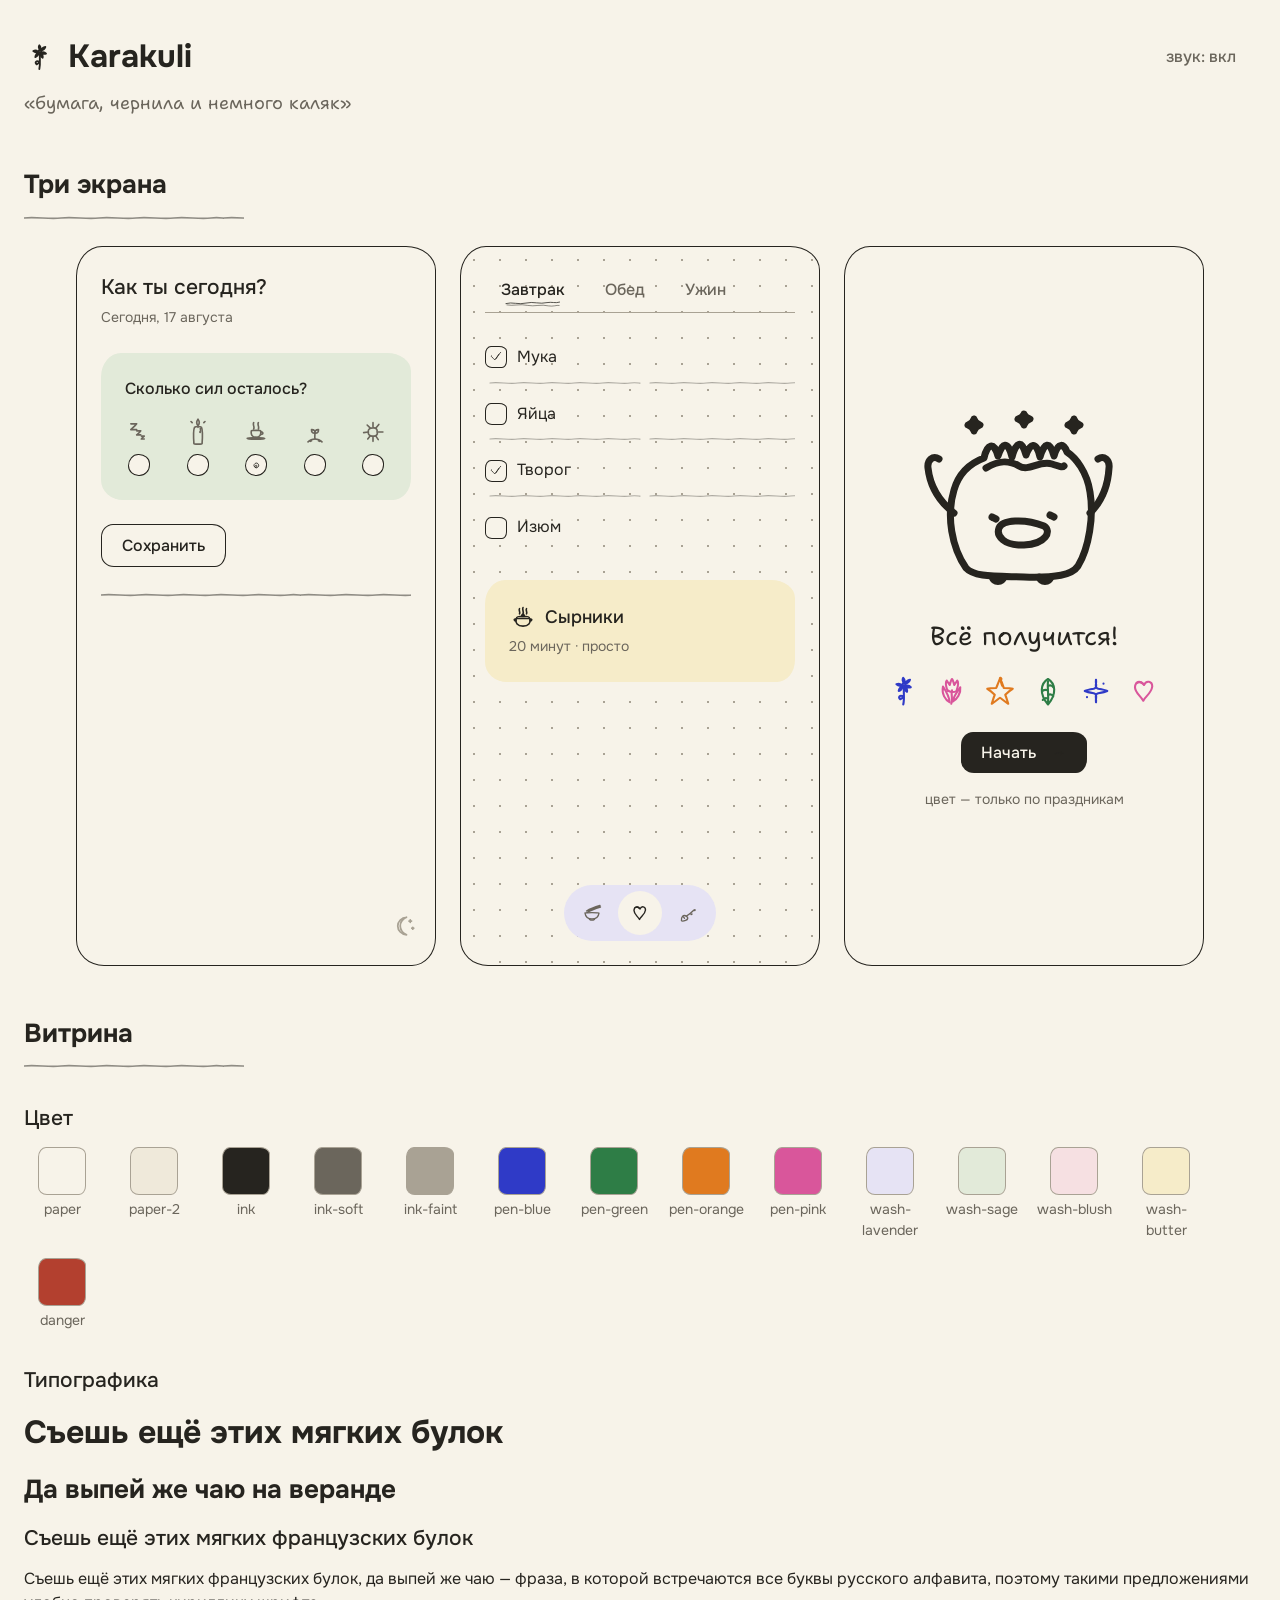
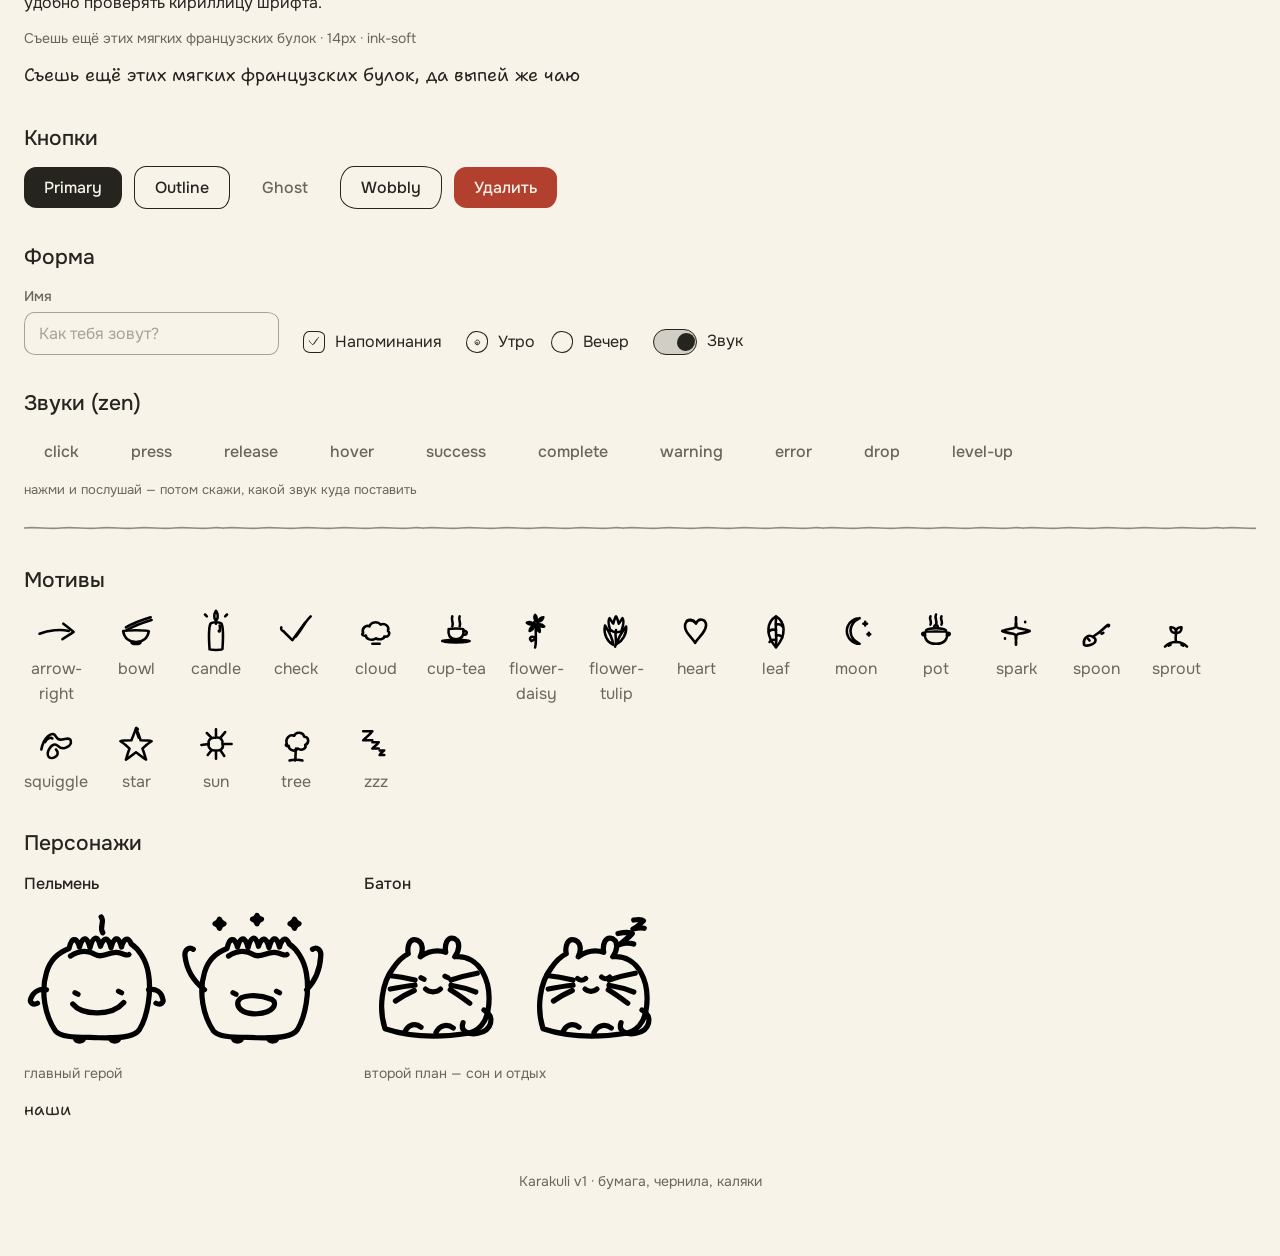
==== commit 6715a9ed: "Mascot canon: Пельмень primary, Батон secondary (rest/sleep); retire the snail" ====
--- a/demo/index.html
+++ b/demo/index.html
@@ -635,11 +635,12 @@
     <h3 class="demo-subheading">Персонажи</h3>
     <div class="demo-character-grid">
       <div class="demo-character-group">
-        <p class="demo-character-group__name">Улитка</p>
+        <p class="demo-character-group__name">Пельмень</p>
         <div class="demo-character-group__images">
-          <img src="../characters/ulitka-idle.svg" alt="улитка, спокойна" />
-          <img src="../characters/ulitka-happy.svg" alt="улитка радуется" />
+          <img src="../characters/pelmen-idle.svg" alt="пельмень, спокоен" />
+          <img src="../characters/pelmen-cheer.svg" alt="пельмень радуется" />
         </div>
+        <p class="krk-list-row__meta">главный герой</p>
       </div>
       <div class="demo-character-group">
         <p class="demo-character-group__name">Батон</p>
@@ -647,16 +648,10 @@
           <img src="../characters/baton-idle.svg" alt="батон, спокоен" />
           <img src="../characters/baton-sleep.svg" alt="батон спит" />
         </div>
-      </div>
-      <div class="demo-character-group">
-        <p class="demo-character-group__name">Пельмень</p>
-        <div class="demo-character-group__images">
-          <img src="../characters/pelmen-idle.svg" alt="пельмень, спокоен" />
-          <img src="../characters/pelmen-cheer.svg" alt="пельмень радуется" />
-        </div>
-      </div>
-    </div>
-    <p class="krk-hand" style="margin-top:var(--krk-space-3);">выбери одного-двух :)</p>
+        <p class="krk-list-row__meta">второй план — сон и отдых</p>
+      </div>
+    </div>
+    <p class="krk-hand" style="margin-top:var(--krk-space-3);">наши</p>
   </section>
 
   <p class="krk-list-row__meta demo-footer">Karakuli v1 · бумага, чернила, каляки</p>
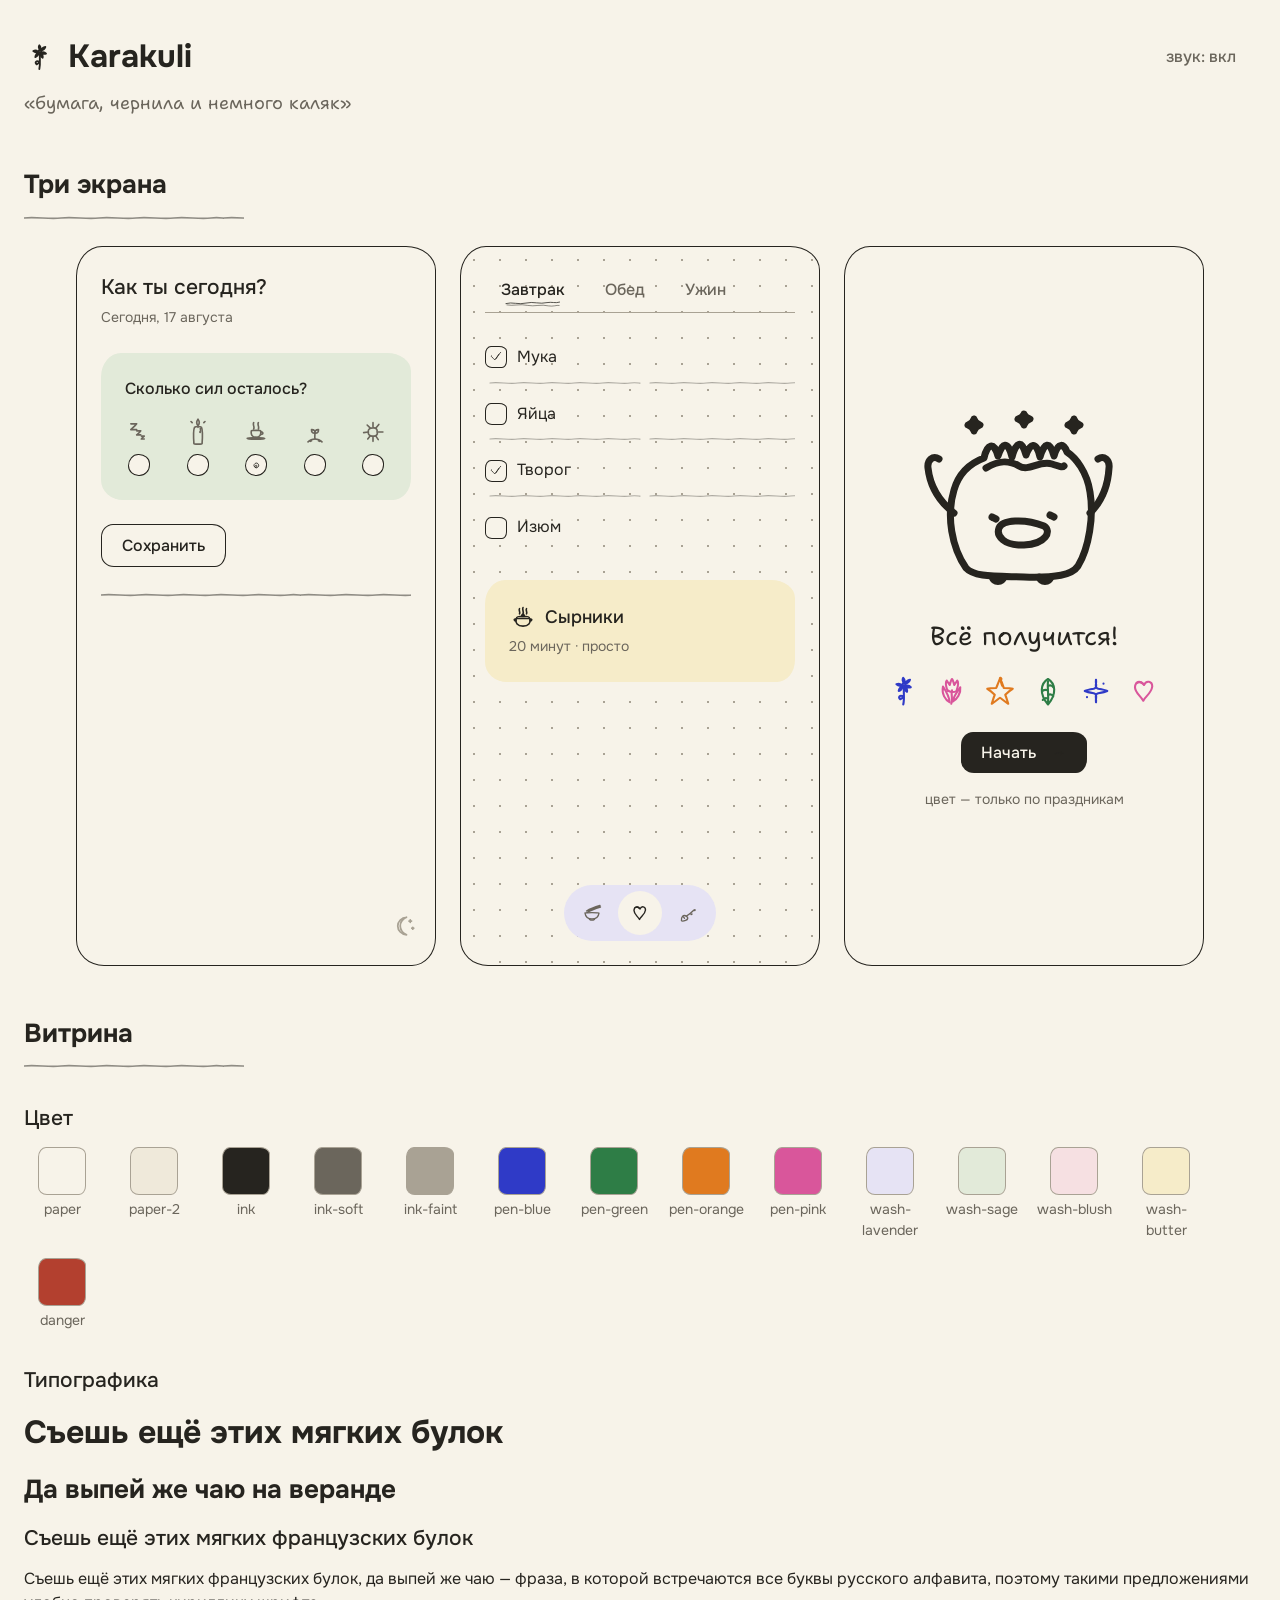
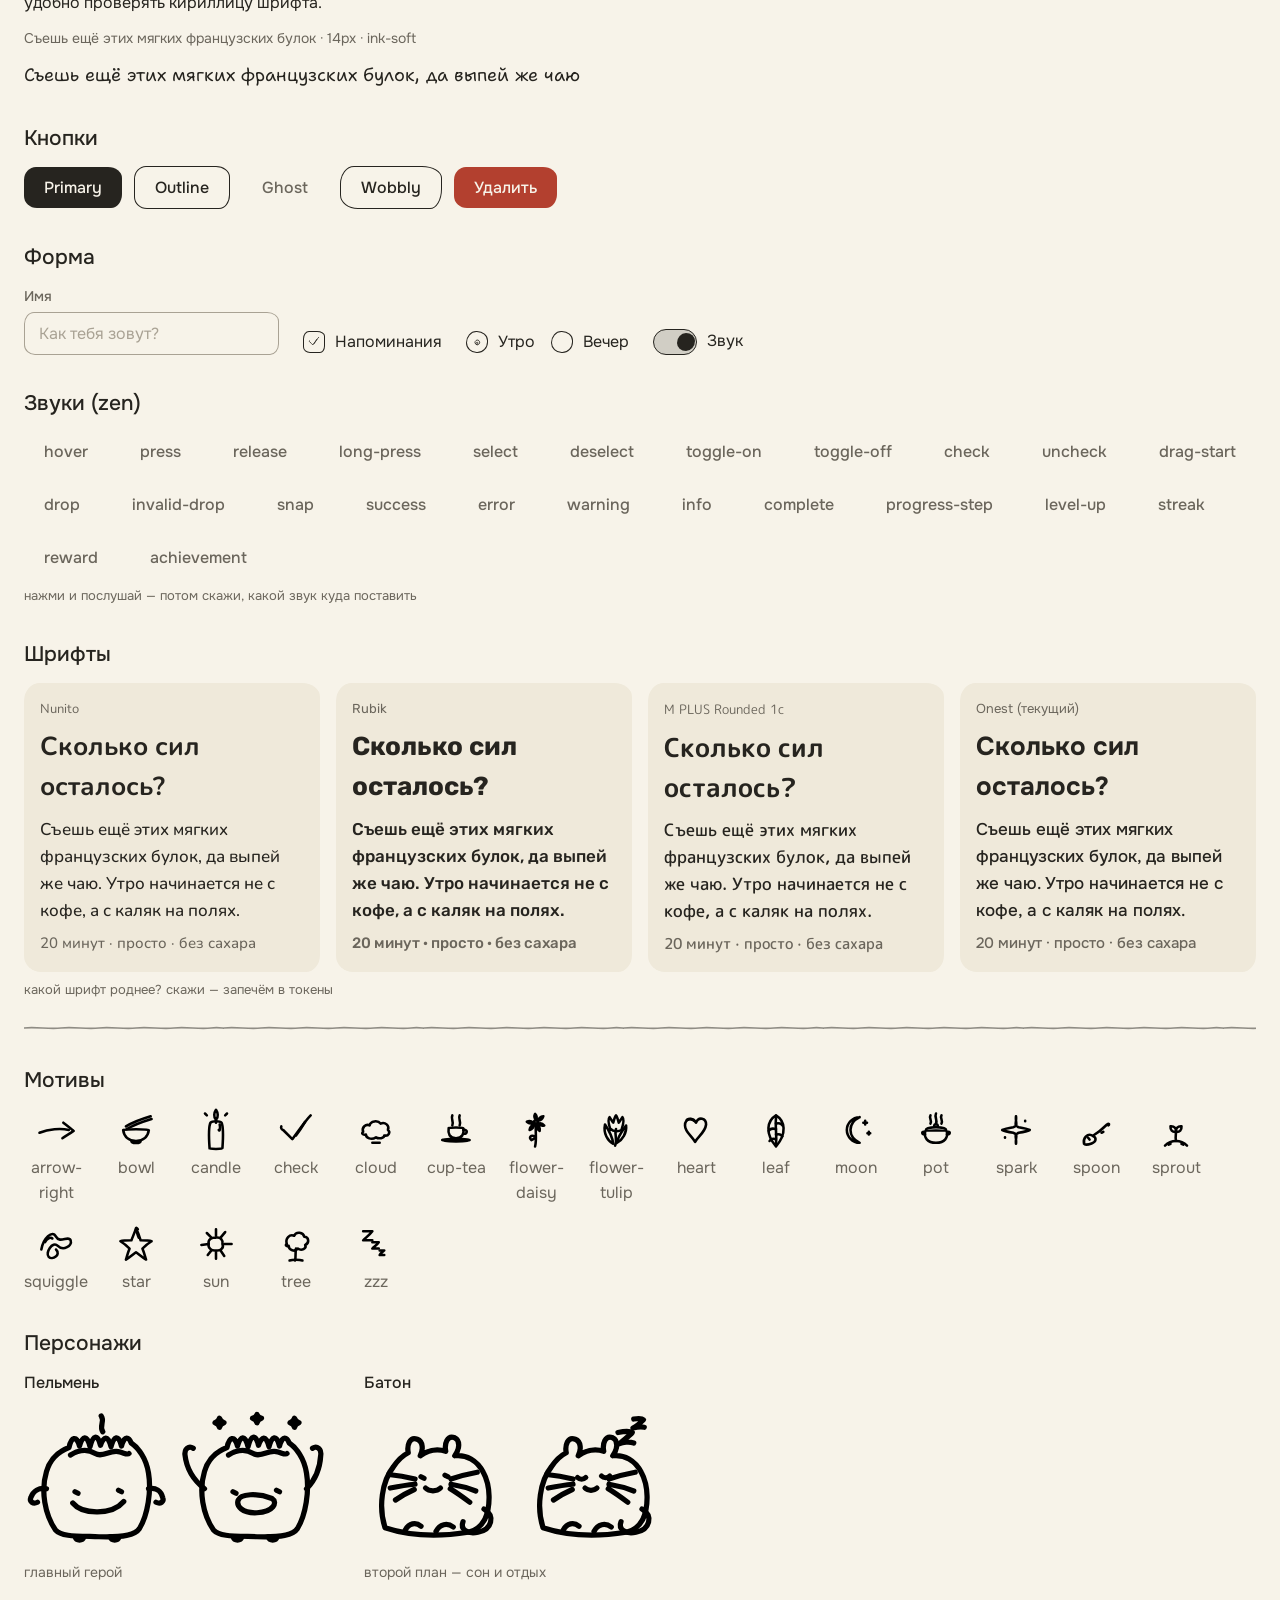
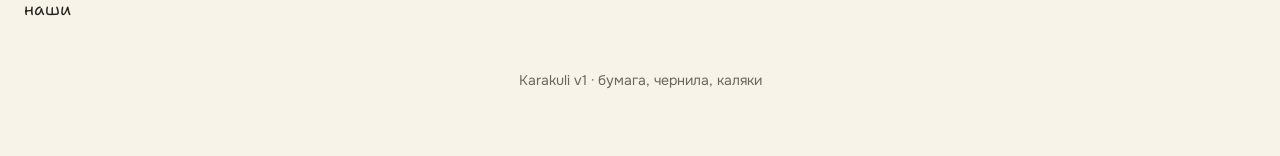
==== commit 5e67d2e9: "Sound tuning round 2 + font trials: fix silent buttons ('click' is not a real uisfx cue → press), ch" ====
--- a/demo/index.html
+++ b/demo/index.html
@@ -8,6 +8,10 @@
   <link rel="preconnect" href="https://fonts.googleapis.com" />
   <link rel="preconnect" href="https://fonts.gstatic.com" crossorigin />
   <link href="https://fonts.googleapis.com/css2?family=Onest:wght@400;500;700&family=Shantell+Sans:wght@400;700&display=swap" rel="stylesheet" />
+  <!-- Comparison faces for the "Шрифты" specimen strip in Витрина only —
+       the page's own UI font stays Onest (see tokens.css); these are not
+       wired into any --krk-* token. -->
+  <link href="https://fonts.googleapis.com/css2?family=Nunito:wght@400;500;700&family=Rubik:wght@400;500;700&family=M+PLUS+Rounded+1c:wght@400;500;700&display=swap" rel="stylesheet" />
 
   <link rel="stylesheet" href="../web/tokens.css" />
   <link rel="stylesheet" href="../web/karakuli.css" />
@@ -247,6 +251,54 @@
     .demo-radio-pair {
       display: flex;
       gap: var(--krk-space-4);
+    }
+
+    /* ---- Витрина: font comparison strip ----------------------------- */
+    /* Scoped to this block only — does not touch tokens.css or the page's
+       own UI font (still Onest everywhere else). */
+
+    .demo-font-strip {
+      display: flex;
+      flex-wrap: wrap;
+      gap: var(--krk-space-4);
+    }
+
+    .demo-font-card {
+      flex: 1 1 260px;
+      min-width: 220px;
+      padding: var(--krk-space-4);
+      background: var(--krk-paper-2);
+      border-radius: 16px 18px 14px 17px / 18px 14px 17px 16px;
+      display: flex;
+      flex-direction: column;
+      gap: var(--krk-space-2);
+    }
+
+    .demo-font-card[data-font="nunito"] { font-family: 'Nunito', sans-serif; }
+    .demo-font-card[data-font="rubik"] { font-family: 'Rubik', sans-serif; }
+    .demo-font-card[data-font="mplus"] { font-family: 'M PLUS Rounded 1c', sans-serif; }
+    .demo-font-card[data-font="onest"] { font-family: 'Onest', 'Inter', system-ui, sans-serif; }
+
+    .demo-font-card__label {
+      font-size: var(--krk-text-xs);
+      color: var(--krk-ink-soft);
+    }
+
+    .demo-font-card__heading {
+      font-size: 26px;
+      font-weight: 700;
+    }
+
+    .demo-font-card__body {
+      font-size: 17px;
+      font-weight: 500;
+      line-height: 1.6;
+    }
+
+    .demo-font-card__meta {
+      font-size: 15px;
+      font-weight: 500;
+      color: var(--krk-ink-soft);
     }
 
     /* ---- Витрина: motif + character galleries ---------------------- */
@@ -592,19 +644,62 @@
     <div id="krk-sound-board">
       <h3 class="demo-subheading">Звуки (zen)</h3>
       <div class="demo-buttons-row">
-        <button class="krk-btn krk-btn--ghost" type="button" data-cue="click">click</button>
+        <button class="krk-btn krk-btn--ghost" type="button" data-cue="hover">hover</button>
         <button class="krk-btn krk-btn--ghost" type="button" data-cue="press">press</button>
         <button class="krk-btn krk-btn--ghost" type="button" data-cue="release">release</button>
-        <button class="krk-btn krk-btn--ghost" type="button" data-cue="hover">hover</button>
+        <button class="krk-btn krk-btn--ghost" type="button" data-cue="long-press">long-press</button>
+        <button class="krk-btn krk-btn--ghost" type="button" data-cue="select">select</button>
+        <button class="krk-btn krk-btn--ghost" type="button" data-cue="deselect">deselect</button>
+        <button class="krk-btn krk-btn--ghost" type="button" data-cue="toggle-on">toggle-on</button>
+        <button class="krk-btn krk-btn--ghost" type="button" data-cue="toggle-off">toggle-off</button>
+        <button class="krk-btn krk-btn--ghost" type="button" data-cue="check">check</button>
+        <button class="krk-btn krk-btn--ghost" type="button" data-cue="uncheck">uncheck</button>
+        <button class="krk-btn krk-btn--ghost" type="button" data-cue="drag-start">drag-start</button>
+        <button class="krk-btn krk-btn--ghost" type="button" data-cue="drop">drop</button>
+        <button class="krk-btn krk-btn--ghost" type="button" data-cue="invalid-drop">invalid-drop</button>
+        <button class="krk-btn krk-btn--ghost" type="button" data-cue="snap">snap</button>
         <button class="krk-btn krk-btn--ghost" type="button" data-cue="success">success</button>
+        <button class="krk-btn krk-btn--ghost" type="button" data-cue="error">error</button>
+        <button class="krk-btn krk-btn--ghost" type="button" data-cue="warning">warning</button>
+        <button class="krk-btn krk-btn--ghost" type="button" data-cue="info">info</button>
         <button class="krk-btn krk-btn--ghost" type="button" data-cue="complete">complete</button>
-        <button class="krk-btn krk-btn--ghost" type="button" data-cue="warning">warning</button>
-        <button class="krk-btn krk-btn--ghost" type="button" data-cue="error">error</button>
-        <button class="krk-btn krk-btn--ghost" type="button" data-cue="drop">drop</button>
+        <button class="krk-btn krk-btn--ghost" type="button" data-cue="progress-step">progress-step</button>
         <button class="krk-btn krk-btn--ghost" type="button" data-cue="level-up">level-up</button>
+        <button class="krk-btn krk-btn--ghost" type="button" data-cue="streak">streak</button>
+        <button class="krk-btn krk-btn--ghost" type="button" data-cue="reward">reward</button>
+        <button class="krk-btn krk-btn--ghost" type="button" data-cue="achievement">achievement</button>
       </div>
       <p style="font-size:var(--krk-text-xs);color:var(--krk-ink-soft);margin-top:var(--krk-space-2);">нажми и послушай — потом скажи, какой звук куда поставить</p>
     </div>
+
+    <h3 class="demo-subheading">Шрифты</h3>
+    <div class="demo-font-strip">
+      <div class="demo-font-card" data-font="nunito">
+        <p class="demo-font-card__label">Nunito</p>
+        <p class="demo-font-card__heading">Сколько сил осталось?</p>
+        <p class="demo-font-card__body">Съешь ещё этих мягких французских булок, да выпей же чаю. Утро начинается не с кофе, а с каляк на полях.</p>
+        <p class="demo-font-card__meta">20 минут · просто · без сахара</p>
+      </div>
+      <div class="demo-font-card" data-font="rubik">
+        <p class="demo-font-card__label">Rubik</p>
+        <p class="demo-font-card__heading">Сколько сил осталось?</p>
+        <p class="demo-font-card__body">Съешь ещё этих мягких французских булок, да выпей же чаю. Утро начинается не с кофе, а с каляк на полях.</p>
+        <p class="demo-font-card__meta">20 минут · просто · без сахара</p>
+      </div>
+      <div class="demo-font-card" data-font="mplus">
+        <p class="demo-font-card__label">M PLUS Rounded 1c</p>
+        <p class="demo-font-card__heading">Сколько сил осталось?</p>
+        <p class="demo-font-card__body">Съешь ещё этих мягких французских булок, да выпей же чаю. Утро начинается не с кофе, а с каляк на полях.</p>
+        <p class="demo-font-card__meta">20 минут · просто · без сахара</p>
+      </div>
+      <div class="demo-font-card" data-font="onest">
+        <p class="demo-font-card__label">Onest (текущий)</p>
+        <p class="demo-font-card__heading">Сколько сил осталось?</p>
+        <p class="demo-font-card__body">Съешь ещё этих мягких французских булок, да выпей же чаю. Утро начинается не с кофе, а с каляк на полях.</p>
+        <p class="demo-font-card__meta">20 минут · просто · без сахара</p>
+      </div>
+    </div>
+    <p style="font-size:var(--krk-text-xs);color:var(--krk-ink-soft);margin-top:var(--krk-space-2);">какой шрифт роднее? скажи — запечём в токены</p>
 
     <hr class="krk-divider" />
 
@@ -695,10 +790,11 @@
         });
 
         // Radios only ever fire 'change' on selection (never on deselection),
-        // so one cue per pick — 'unpick'/release is the user's explicit
-        // choice for the energy-scale radios.
+        // so one cue per pick — KRK_CUES.radio (release) is the user's
+        // explicit choice for the energy-scale radios. Distinct from
+        // pick/unpick, which now cover checkbox/toggle only.
         document.querySelectorAll('.krk-radio').forEach((el) => {
-          el.addEventListener('change', () => krk.play(KRK_CUES.unpick));
+          el.addEventListener('change', () => krk.play(KRK_CUES.radio));
         });
 
         soundToggle?.addEventListener('click', () => {
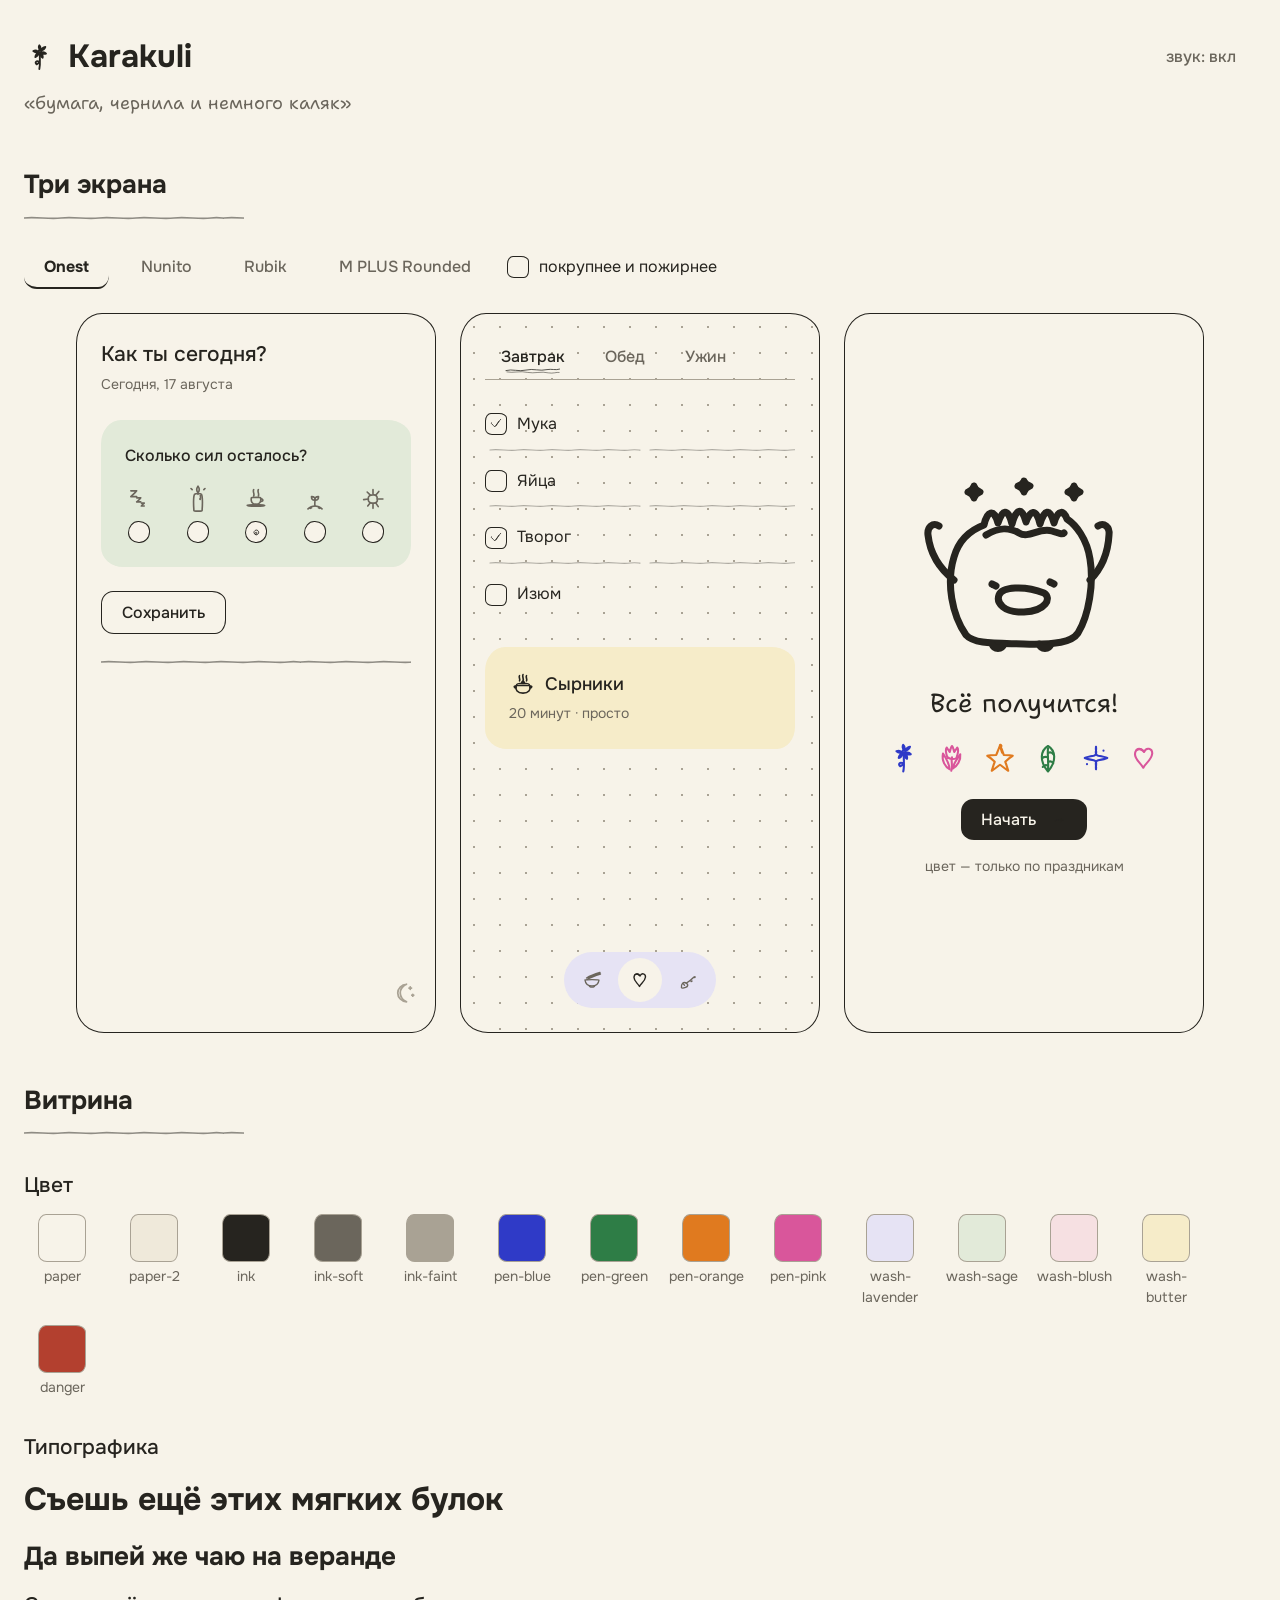
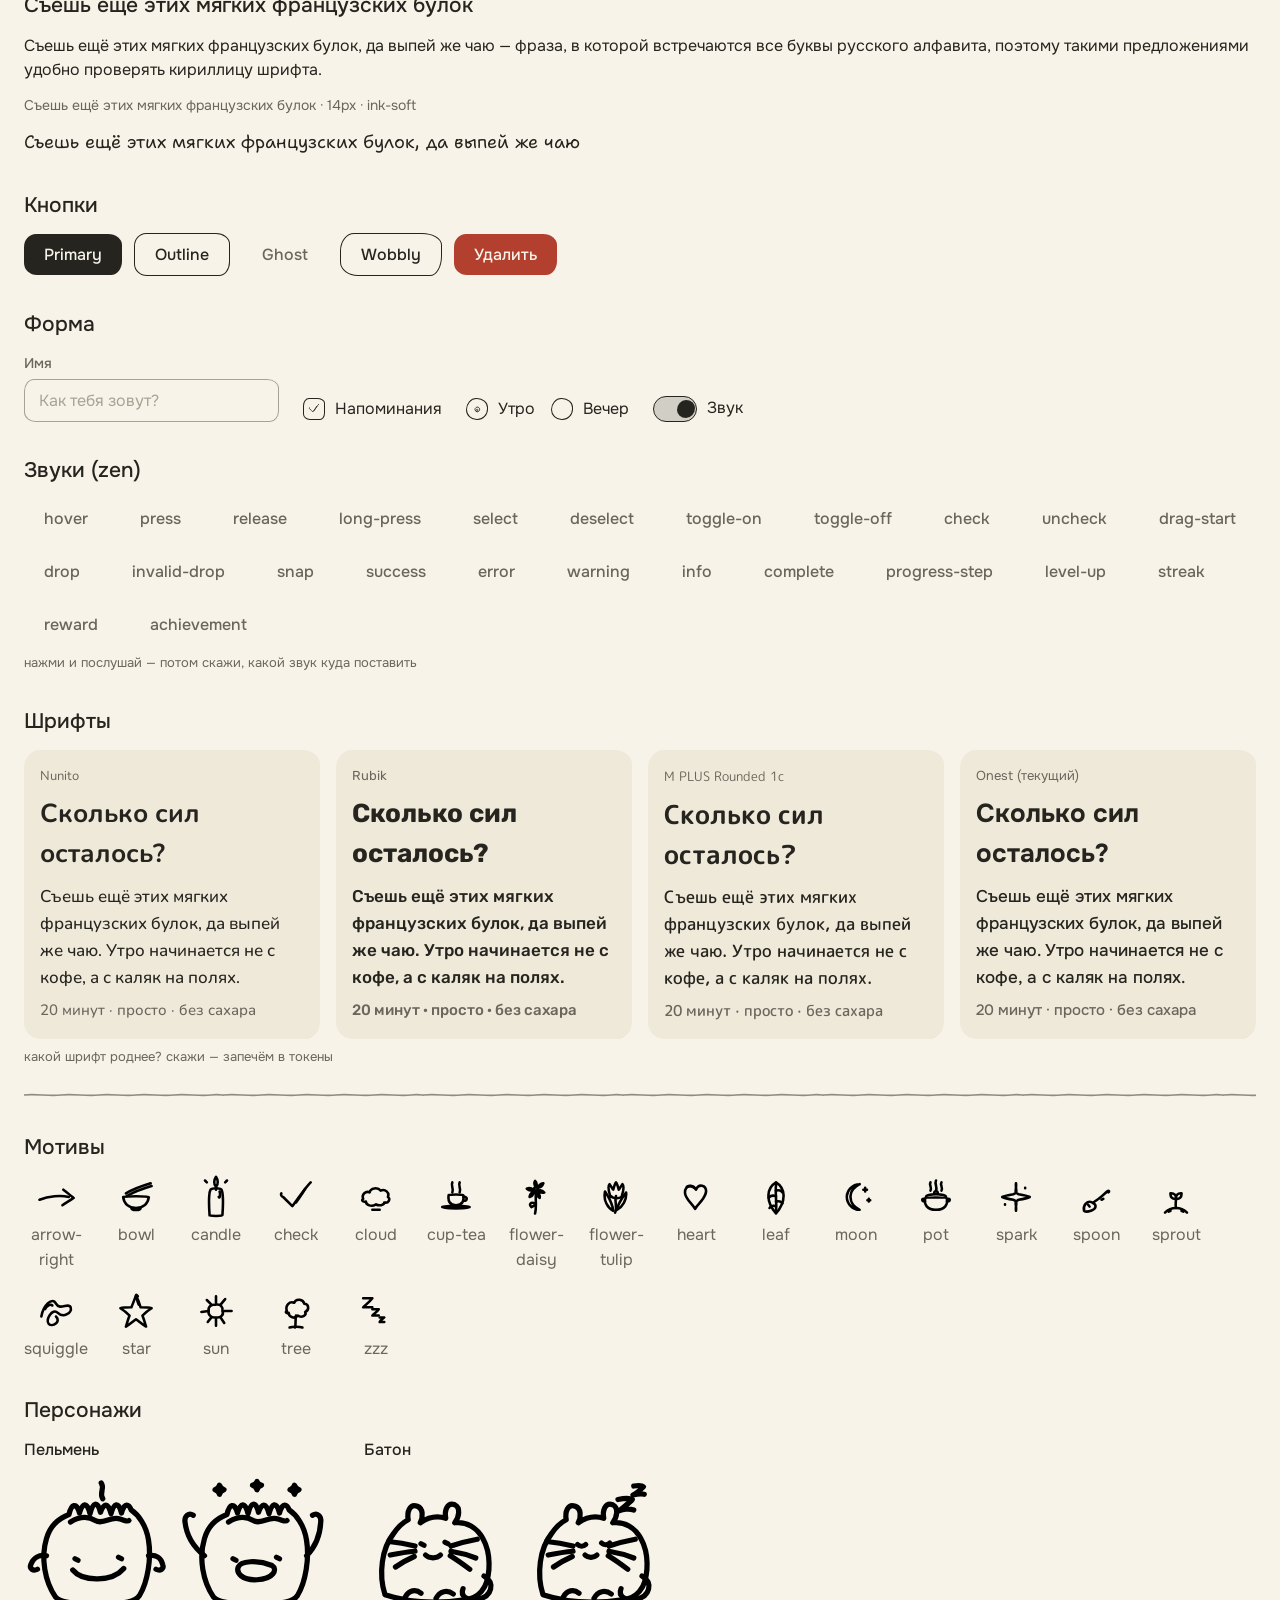
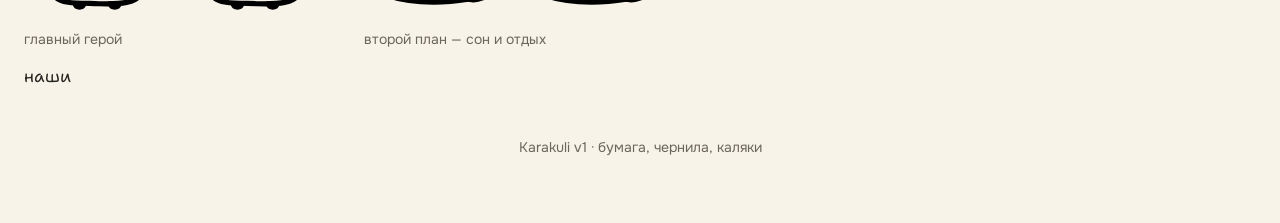
==== commit 2bcb71a7: "Live font switcher: reskin whole demo in Onest/Nunito/Rubik/M PLUS Rounded + optional size/weight bu" ====
--- a/demo/index.html
+++ b/demo/index.html
@@ -44,6 +44,32 @@
       padding: var(--krk-space-6) var(--krk-space-5) var(--krk-space-8);
     }
 
+    /* ---- Live preview: font switcher + readability bump -----------
+       Opt-in overrides driven by data-font/data-bump on <html>, toggled
+       by the control row under "Три экрана" (see script at the bottom).
+       These override the *value* of existing --krk-* custom properties
+       at a more specific selector — tokens.css itself is untouched, and
+       nothing here is on by default. The "Шрифты" comparison cards pin
+       their own font-family/sizes directly (not via these tokens), so
+       they're unaffected — see .demo-font-card[data-font] below. */
+
+    html[data-font="nunito"] { --krk-font-sans: 'Nunito', 'Onest', 'Inter', system-ui, sans-serif; }
+    html[data-font="rubik"] { --krk-font-sans: 'Rubik', 'Onest', 'Inter', system-ui, sans-serif; }
+    html[data-font="mplus"] { --krk-font-sans: 'M PLUS Rounded 1c', 'Onest', 'Inter', system-ui, sans-serif; }
+
+    html[data-bump="on"] {
+      --krk-text-base: 17px;
+      --krk-text-sm: 15px;
+    }
+
+    /* Weight bump only reaches text that doesn't already pin its own
+       font-weight — every heading in this page sets font-weight
+       explicitly, so headings stay put; body copy, meta lines, inputs,
+       etc. inherit this and go medium. */
+    html[data-bump="on"] body {
+      font-weight: 500;
+    }
+
     /* ---- Header ------------------------------------------------ */
 
     .demo-header__top {
@@ -99,6 +125,31 @@
     }
 
     /* ---- Three phone mockups ------------------------------------ */
+
+    .demo-font-switcher {
+      display: flex;
+      flex-wrap: wrap;
+      align-items: center;
+      gap: var(--krk-space-4);
+      margin-bottom: var(--krk-space-5);
+    }
+
+    .demo-font-switcher__group {
+      display: flex;
+      flex-wrap: wrap;
+      gap: var(--krk-space-3);
+    }
+
+    .demo-font-switcher__btn {
+      border-bottom: 2px solid transparent;
+      font-weight: 500;
+    }
+
+    .demo-font-switcher__btn.is-active {
+      font-weight: 700;
+      color: var(--krk-ink);
+      border-bottom-color: var(--krk-ink);
+    }
 
     .demo-phones {
       display: flex;
@@ -363,6 +414,23 @@
       }
     }
   </style>
+
+  <!-- Restore the font/bump preview before first paint, so a refresh
+       doesn't flash the default look before the wiring script (bottom of
+       body) re-applies the saved choice. Independent of the sound layer
+       by design — this must keep working even if sound.js is broken. -->
+  <script>
+    (function () {
+      try {
+        var font = localStorage.getItem('krk-demo-font');
+        var bump = localStorage.getItem('krk-demo-bump');
+        if (font) document.documentElement.dataset.font = font;
+        if (bump === 'on') document.documentElement.dataset.bump = 'on';
+      } catch (e) {
+        // localStorage unavailable (private mode, etc.) — defaults stand.
+      }
+    })();
+  </script>
 </head>
 <body>
 
@@ -384,6 +452,19 @@
   <section class="demo-section">
     <h2 class="demo-section-heading">Три экрана</h2>
     <hr class="krk-divider demo-heading-divider" />
+
+    <div class="demo-font-switcher">
+      <div class="demo-font-switcher__group" role="group" aria-label="Шрифт предпросмотра">
+        <button class="krk-btn krk-btn--ghost demo-font-switcher__btn is-active" type="button" data-font-choice="onest">Onest</button>
+        <button class="krk-btn krk-btn--ghost demo-font-switcher__btn" type="button" data-font-choice="nunito">Nunito</button>
+        <button class="krk-btn krk-btn--ghost demo-font-switcher__btn" type="button" data-font-choice="rubik">Rubik</button>
+        <button class="krk-btn krk-btn--ghost demo-font-switcher__btn" type="button" data-font-choice="mplus">M PLUS Rounded</button>
+      </div>
+      <label class="krk-choice">
+        <input type="checkbox" class="krk-check" id="krk-bump-toggle" />
+        <span>покрупнее и пожирнее</span>
+      </label>
+    </div>
 
     <div class="demo-phones">
 
@@ -751,6 +832,55 @@
 
   <p class="krk-list-row__meta demo-footer">Karakuli v1 · бумага, чернила, каляки</p>
 
+  <script>
+    // Font/bump live-preview wiring — deliberately its own script, outside
+    // the sound layer's try/catch below, so the switcher keeps working even
+    // if sound.js is broken or missing.
+    (function () {
+      var buttons = document.querySelectorAll('.demo-font-switcher__btn');
+      var bumpToggle = document.getElementById('krk-bump-toggle');
+
+      function applyFont(font) {
+        document.documentElement.dataset.font = font;
+        buttons.forEach(function (btn) {
+          btn.classList.toggle('is-active', btn.dataset.fontChoice === font);
+        });
+      }
+
+      buttons.forEach(function (btn) {
+        btn.addEventListener('click', function () {
+          var font = btn.dataset.fontChoice;
+          applyFont(font);
+          try {
+            localStorage.setItem('krk-demo-font', font);
+          } catch (e) {
+            // localStorage unavailable — preview still works, just won't persist.
+          }
+        });
+      });
+
+      if (bumpToggle) {
+        bumpToggle.addEventListener('change', function () {
+          if (bumpToggle.checked) {
+            document.documentElement.dataset.bump = 'on';
+          } else {
+            delete document.documentElement.dataset.bump;
+          }
+          try {
+            localStorage.setItem('krk-demo-bump', bumpToggle.checked ? 'on' : 'off');
+          } catch (e) {
+            // localStorage unavailable — preview still works, just won't persist.
+          }
+        });
+      }
+
+      // Sync button active-state and checkbox to whatever the head-inline
+      // restore script already applied to <html> before first paint.
+      applyFont(document.documentElement.dataset.font || 'onest');
+      if (bumpToggle) bumpToggle.checked = document.documentElement.dataset.bump === 'on';
+    })();
+  </script>
+
   <script type="module">
     // Defensive sound wiring: sound.js may still be in progress in a
     // sibling worktree, and uisfx may not be installed at all. Any
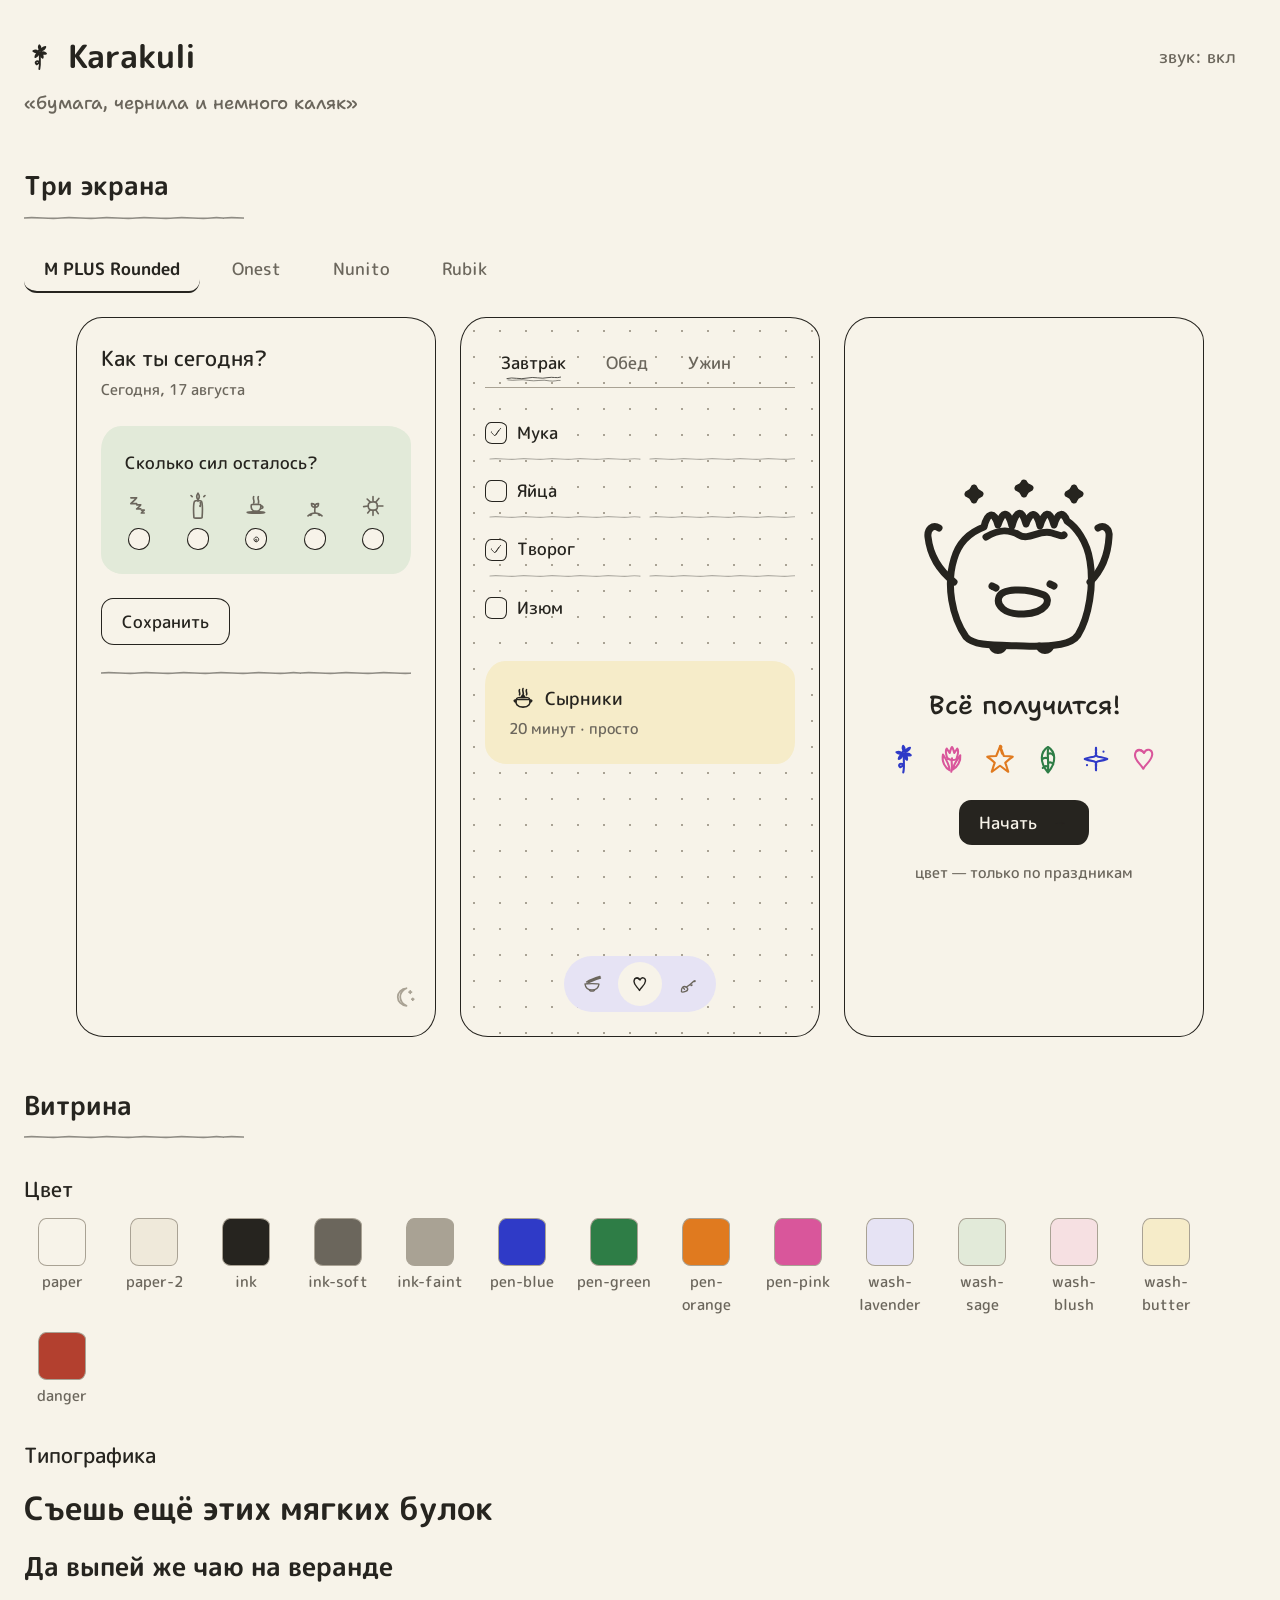
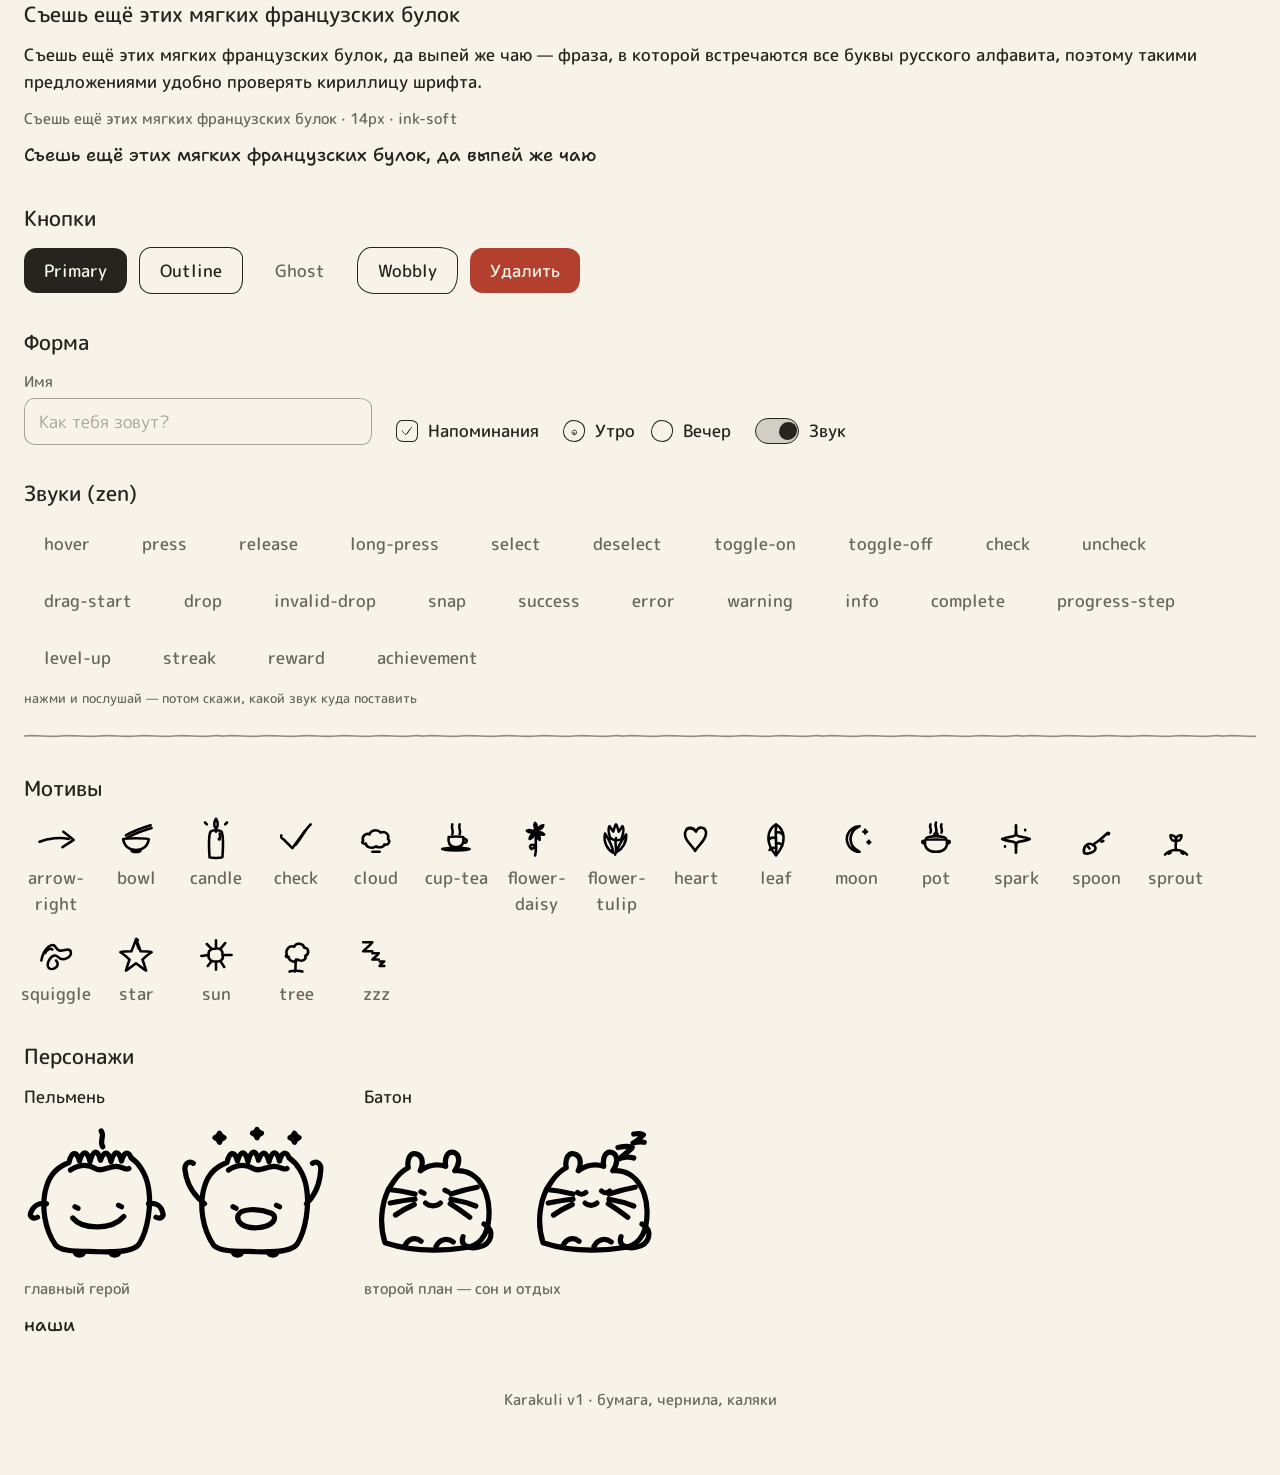
==== commit c8ec110f: "Typography final: M PLUS Rounded 1c as system sans (Onest retired to fallback), body 17px/500, meta " ====
--- a/demo/index.html
+++ b/demo/index.html
@@ -7,11 +7,11 @@
 
   <link rel="preconnect" href="https://fonts.googleapis.com" />
   <link rel="preconnect" href="https://fonts.gstatic.com" crossorigin />
-  <link href="https://fonts.googleapis.com/css2?family=Onest:wght@400;500;700&family=Shantell+Sans:wght@400;700&display=swap" rel="stylesheet" />
-  <!-- Comparison faces for the "Шрифты" specimen strip in Витрина only —
-       the page's own UI font stays Onest (see tokens.css); these are not
-       wired into any --krk-* token. -->
-  <link href="https://fonts.googleapis.com/css2?family=Nunito:wght@400;500;700&family=Rubik:wght@400;500;700&family=M+PLUS+Rounded+1c:wght@400;500;700&display=swap" rel="stylesheet" />
+  <link href="https://fonts.googleapis.com/css2?family=Onest:wght@400;500;700&family=Shantell+Sans:wght@400;700&family=M+PLUS+Rounded+1c:wght@400;500;700&display=swap" rel="stylesheet" />
+  <!-- M PLUS Rounded 1c is the page's native UI font (baked into
+       tokens.css --krk-font-sans, loaded above). Nunito/Rubik below exist
+       only as override options in the "Три экрана" font switcher. -->
+  <link href="https://fonts.googleapis.com/css2?family=Nunito:wght@400;500;700&family=Rubik:wght@400;500;700&display=swap" rel="stylesheet" />
 
   <link rel="stylesheet" href="../web/tokens.css" />
   <link rel="stylesheet" href="../web/karakuli.css" />
@@ -44,31 +44,17 @@
       padding: var(--krk-space-6) var(--krk-space-5) var(--krk-space-8);
     }
 
-    /* ---- Live preview: font switcher + readability bump -----------
-       Opt-in overrides driven by data-font/data-bump on <html>, toggled
-       by the control row under "Три экрана" (see script at the bottom).
-       These override the *value* of existing --krk-* custom properties
-       at a more specific selector — tokens.css itself is untouched, and
-       nothing here is on by default. The "Шрифты" comparison cards pin
-       their own font-family/sizes directly (not via these tokens), so
-       they're unaffected — see .demo-font-card[data-font] below. */
-
-    html[data-font="nunito"] { --krk-font-sans: 'Nunito', 'Onest', 'Inter', system-ui, sans-serif; }
-    html[data-font="rubik"] { --krk-font-sans: 'Rubik', 'Onest', 'Inter', system-ui, sans-serif; }
-    html[data-font="mplus"] { --krk-font-sans: 'M PLUS Rounded 1c', 'Onest', 'Inter', system-ui, sans-serif; }
-
-    html[data-bump="on"] {
-      --krk-text-base: 17px;
-      --krk-text-sm: 15px;
-    }
-
-    /* Weight bump only reaches text that doesn't already pin its own
-       font-weight — every heading in this page sets font-weight
-       explicitly, so headings stay put; body copy, meta lines, inputs,
-       etc. inherit this and go medium. */
-    html[data-bump="on"] body {
-      font-weight: 500;
-    }
+    /* ---- Live preview: font switcher --------------------------------
+       Opt-in override driven by data-font on <html>, toggled by the
+       control row under "Три экрана" (see script at the bottom). M PLUS
+       Rounded 1c is the page's native UI font now (baked into
+       tokens.css --krk-font-sans directly), so that choice needs no rule
+       here at all — only the non-native options override the token's
+       value at a more specific selector. tokens.css itself is untouched. */
+
+    html[data-font="onest"] { --krk-font-sans: 'Onest', 'Inter', system-ui, sans-serif; }
+    html[data-font="nunito"] { --krk-font-sans: 'Nunito', 'M PLUS Rounded 1c', 'Onest', 'Inter', system-ui, sans-serif; }
+    html[data-font="rubik"] { --krk-font-sans: 'Rubik', 'M PLUS Rounded 1c', 'Onest', 'Inter', system-ui, sans-serif; }
 
     /* ---- Header ------------------------------------------------ */
 
@@ -304,54 +290,6 @@
       gap: var(--krk-space-4);
     }
 
-    /* ---- Витрина: font comparison strip ----------------------------- */
-    /* Scoped to this block only — does not touch tokens.css or the page's
-       own UI font (still Onest everywhere else). */
-
-    .demo-font-strip {
-      display: flex;
-      flex-wrap: wrap;
-      gap: var(--krk-space-4);
-    }
-
-    .demo-font-card {
-      flex: 1 1 260px;
-      min-width: 220px;
-      padding: var(--krk-space-4);
-      background: var(--krk-paper-2);
-      border-radius: 16px 18px 14px 17px / 18px 14px 17px 16px;
-      display: flex;
-      flex-direction: column;
-      gap: var(--krk-space-2);
-    }
-
-    .demo-font-card[data-font="nunito"] { font-family: 'Nunito', sans-serif; }
-    .demo-font-card[data-font="rubik"] { font-family: 'Rubik', sans-serif; }
-    .demo-font-card[data-font="mplus"] { font-family: 'M PLUS Rounded 1c', sans-serif; }
-    .demo-font-card[data-font="onest"] { font-family: 'Onest', 'Inter', system-ui, sans-serif; }
-
-    .demo-font-card__label {
-      font-size: var(--krk-text-xs);
-      color: var(--krk-ink-soft);
-    }
-
-    .demo-font-card__heading {
-      font-size: 26px;
-      font-weight: 700;
-    }
-
-    .demo-font-card__body {
-      font-size: 17px;
-      font-weight: 500;
-      line-height: 1.6;
-    }
-
-    .demo-font-card__meta {
-      font-size: 15px;
-      font-weight: 500;
-      color: var(--krk-ink-soft);
-    }
-
     /* ---- Витрина: motif + character galleries ---------------------- */
 
     .demo-motif-grid {
@@ -415,17 +353,24 @@
     }
   </style>
 
-  <!-- Restore the font/bump preview before first paint, so a refresh
+  <!-- Restore the font-switcher preview before first paint, so a refresh
        doesn't flash the default look before the wiring script (bottom of
        body) re-applies the saved choice. Independent of the sound layer
        by design — this must keep working even if sound.js is broken. -->
   <script>
     (function () {
       try {
+        // M PLUS Rounded 1c is now the native UI font (baked into
+        // tokens.css) — a stored 'mplus' choice from before that change,
+        // or no stored choice at all, both mean "native", so neither
+        // needs a data-font attribute.
         var font = localStorage.getItem('krk-demo-font');
-        var bump = localStorage.getItem('krk-demo-bump');
-        if (font) document.documentElement.dataset.font = font;
-        if (bump === 'on') document.documentElement.dataset.bump = 'on';
+        if (font === 'onest' || font === 'nunito' || font === 'rubik') {
+          document.documentElement.dataset.font = font;
+        }
+        // The readability-bump toggle is retired (also baked into
+        // tokens.css now) — clear its stale key once.
+        localStorage.removeItem('krk-demo-bump');
       } catch (e) {
         // localStorage unavailable (private mode, etc.) — defaults stand.
       }
@@ -455,15 +400,11 @@
 
     <div class="demo-font-switcher">
       <div class="demo-font-switcher__group" role="group" aria-label="Шрифт предпросмотра">
-        <button class="krk-btn krk-btn--ghost demo-font-switcher__btn is-active" type="button" data-font-choice="onest">Onest</button>
+        <button class="krk-btn krk-btn--ghost demo-font-switcher__btn is-active" type="button" data-font-choice="mplus">M PLUS Rounded</button>
+        <button class="krk-btn krk-btn--ghost demo-font-switcher__btn" type="button" data-font-choice="onest">Onest</button>
         <button class="krk-btn krk-btn--ghost demo-font-switcher__btn" type="button" data-font-choice="nunito">Nunito</button>
         <button class="krk-btn krk-btn--ghost demo-font-switcher__btn" type="button" data-font-choice="rubik">Rubik</button>
-        <button class="krk-btn krk-btn--ghost demo-font-switcher__btn" type="button" data-font-choice="mplus">M PLUS Rounded</button>
-      </div>
-      <label class="krk-choice">
-        <input type="checkbox" class="krk-check" id="krk-bump-toggle" />
-        <span>покрупнее и пожирнее</span>
-      </label>
+      </div>
     </div>
 
     <div class="demo-phones">
@@ -753,35 +694,6 @@
       <p style="font-size:var(--krk-text-xs);color:var(--krk-ink-soft);margin-top:var(--krk-space-2);">нажми и послушай — потом скажи, какой звук куда поставить</p>
     </div>
 
-    <h3 class="demo-subheading">Шрифты</h3>
-    <div class="demo-font-strip">
-      <div class="demo-font-card" data-font="nunito">
-        <p class="demo-font-card__label">Nunito</p>
-        <p class="demo-font-card__heading">Сколько сил осталось?</p>
-        <p class="demo-font-card__body">Съешь ещё этих мягких французских булок, да выпей же чаю. Утро начинается не с кофе, а с каляк на полях.</p>
-        <p class="demo-font-card__meta">20 минут · просто · без сахара</p>
-      </div>
-      <div class="demo-font-card" data-font="rubik">
-        <p class="demo-font-card__label">Rubik</p>
-        <p class="demo-font-card__heading">Сколько сил осталось?</p>
-        <p class="demo-font-card__body">Съешь ещё этих мягких французских булок, да выпей же чаю. Утро начинается не с кофе, а с каляк на полях.</p>
-        <p class="demo-font-card__meta">20 минут · просто · без сахара</p>
-      </div>
-      <div class="demo-font-card" data-font="mplus">
-        <p class="demo-font-card__label">M PLUS Rounded 1c</p>
-        <p class="demo-font-card__heading">Сколько сил осталось?</p>
-        <p class="demo-font-card__body">Съешь ещё этих мягких французских булок, да выпей же чаю. Утро начинается не с кофе, а с каляк на полях.</p>
-        <p class="demo-font-card__meta">20 минут · просто · без сахара</p>
-      </div>
-      <div class="demo-font-card" data-font="onest">
-        <p class="demo-font-card__label">Onest (текущий)</p>
-        <p class="demo-font-card__heading">Сколько сил осталось?</p>
-        <p class="demo-font-card__body">Съешь ещё этих мягких французских булок, да выпей же чаю. Утро начинается не с кофе, а с каляк на полях.</p>
-        <p class="demo-font-card__meta">20 минут · просто · без сахара</p>
-      </div>
-    </div>
-    <p style="font-size:var(--krk-text-xs);color:var(--krk-ink-soft);margin-top:var(--krk-space-2);">какой шрифт роднее? скажи — запечём в токены</p>
-
     <hr class="krk-divider" />
 
     <h3 class="demo-subheading">Мотивы</h3>
@@ -833,15 +745,20 @@
   <p class="krk-list-row__meta demo-footer">Karakuli v1 · бумага, чернила, каляки</p>
 
   <script>
-    // Font/bump live-preview wiring — deliberately its own script, outside
-    // the sound layer's try/catch below, so the switcher keeps working even
+    // Font-switcher live-preview wiring — deliberately its own script,
+    // outside the sound layer's try/catch below, so it keeps working even
     // if sound.js is broken or missing.
     (function () {
       var buttons = document.querySelectorAll('.demo-font-switcher__btn');
-      var bumpToggle = document.getElementById('krk-bump-toggle');
 
       function applyFont(font) {
-        document.documentElement.dataset.font = font;
+        // 'mplus' is the native UI font (baked into tokens.css) — no
+        // override attribute needed, same as no choice at all.
+        if (font === 'mplus') {
+          delete document.documentElement.dataset.font;
+        } else {
+          document.documentElement.dataset.font = font;
+        }
         buttons.forEach(function (btn) {
           btn.classList.toggle('is-active', btn.dataset.fontChoice === font);
         });
@@ -859,25 +776,9 @@
         });
       });
 
-      if (bumpToggle) {
-        bumpToggle.addEventListener('change', function () {
-          if (bumpToggle.checked) {
-            document.documentElement.dataset.bump = 'on';
-          } else {
-            delete document.documentElement.dataset.bump;
-          }
-          try {
-            localStorage.setItem('krk-demo-bump', bumpToggle.checked ? 'on' : 'off');
-          } catch (e) {
-            // localStorage unavailable — preview still works, just won't persist.
-          }
-        });
-      }
-
-      // Sync button active-state and checkbox to whatever the head-inline
-      // restore script already applied to <html> before first paint.
-      applyFont(document.documentElement.dataset.font || 'onest');
-      if (bumpToggle) bumpToggle.checked = document.documentElement.dataset.bump === 'on';
+      // Sync button active-state to whatever the head-inline restore
+      // script already applied to <html> before first paint.
+      applyFont(document.documentElement.dataset.font || 'mplus');
     })();
   </script>
 
--- a/web/tokens.css
+++ b/web/tokens.css
@@ -30,12 +30,13 @@
   --krk-accent: var(--krk-ink); /* apps may override with one pen bright or a signature colour */
   --krk-danger: #B3402F;
 
-  /* Type */
-  --krk-font-sans: 'Onest', 'Inter', system-ui, sans-serif;
+  /* Type — M PLUS Rounded 1c is the UI/body face (rounded terminals read
+     softer next to the hand-drawn pen); Onest kept as fallback only */
+  --krk-font-sans: 'M PLUS Rounded 1c', 'Onest', 'Inter', system-ui, sans-serif;
   --krk-font-hand: 'Shantell Sans', 'Neucha', cursive;
   --krk-text-xs: 13px;
-  --krk-text-sm: 14px;
-  --krk-text-base: 16px;
+  --krk-text-sm: 15px;
+  --krk-text-base: 17px;
   --krk-text-lg: 18px;
   --krk-text-xl: 21px;
   --krk-text-2xl: 26px;
@@ -77,6 +78,7 @@
   color: var(--krk-ink);
   font-family: var(--krk-font-sans);
   font-size: var(--krk-text-base);
+  font-weight: 500;
   line-height: 1.55;
   -webkit-font-smoothing: antialiased;
   -moz-osx-font-smoothing: grayscale;
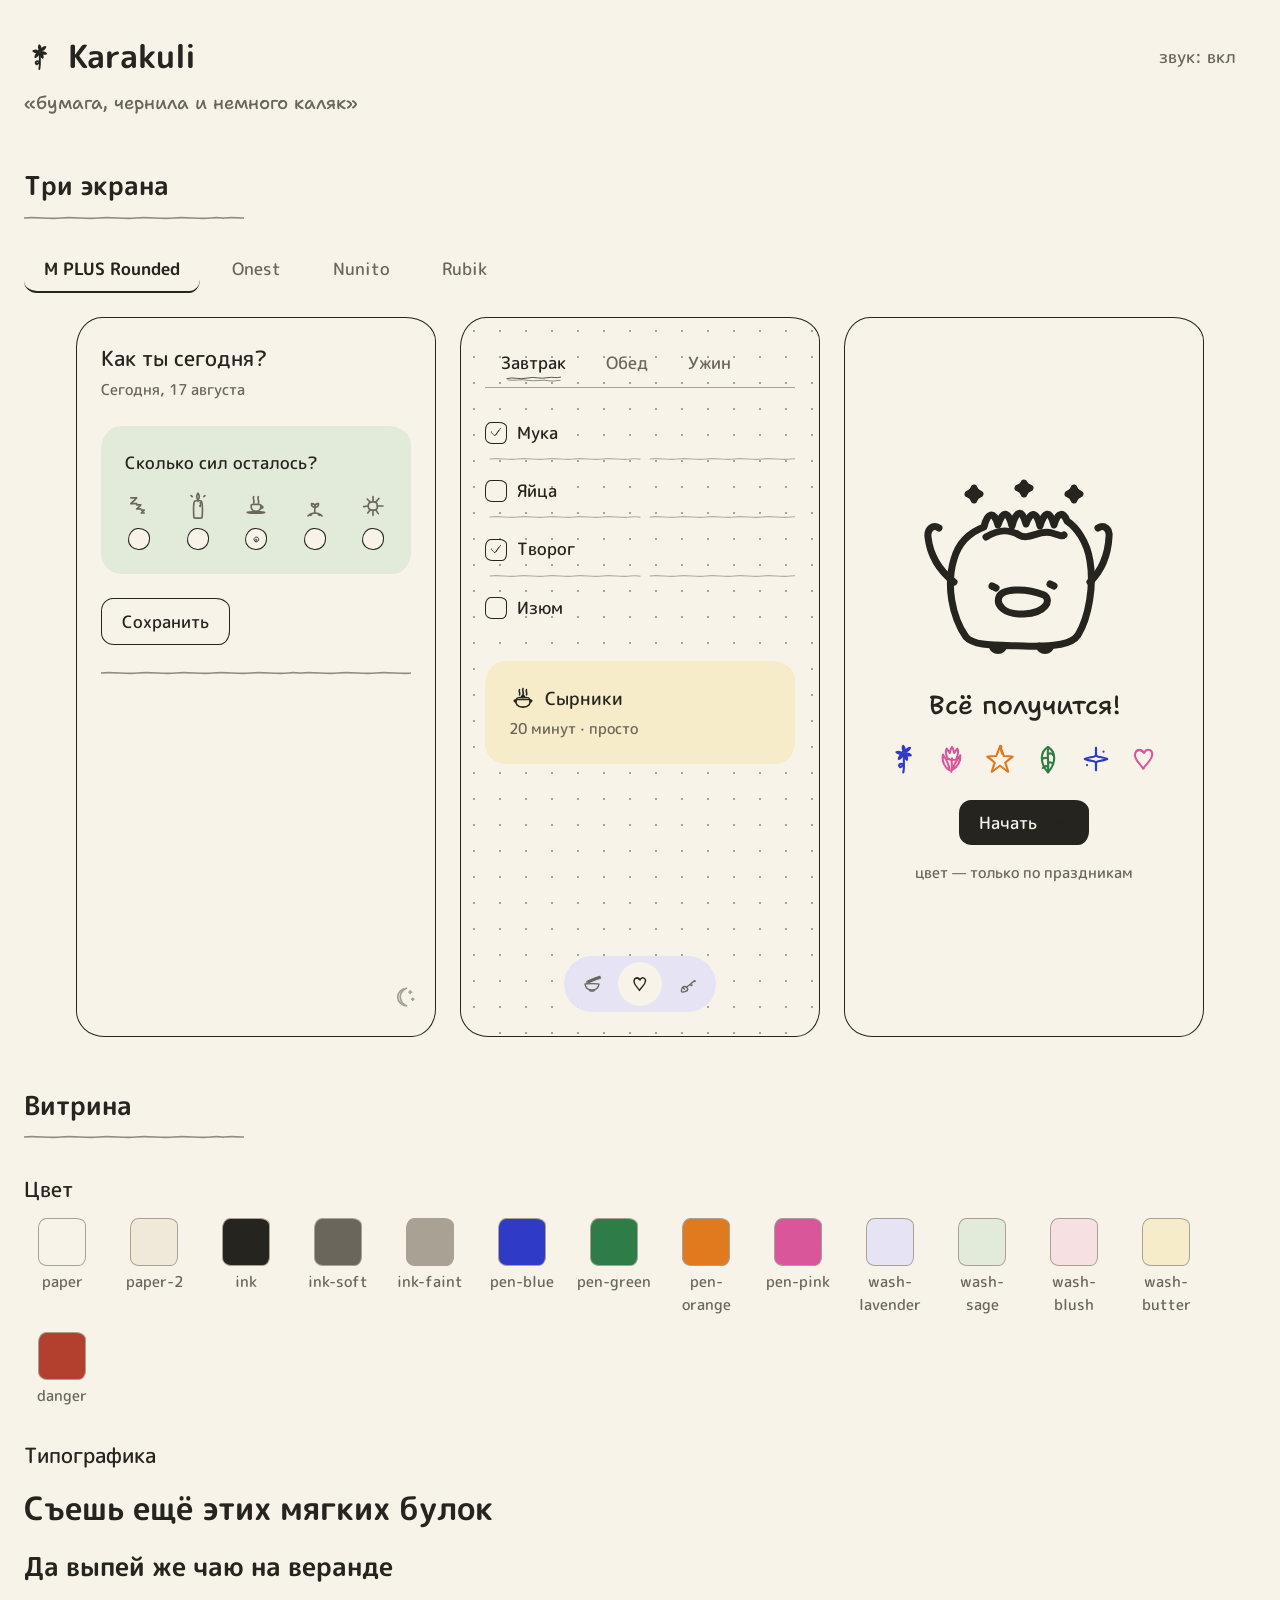
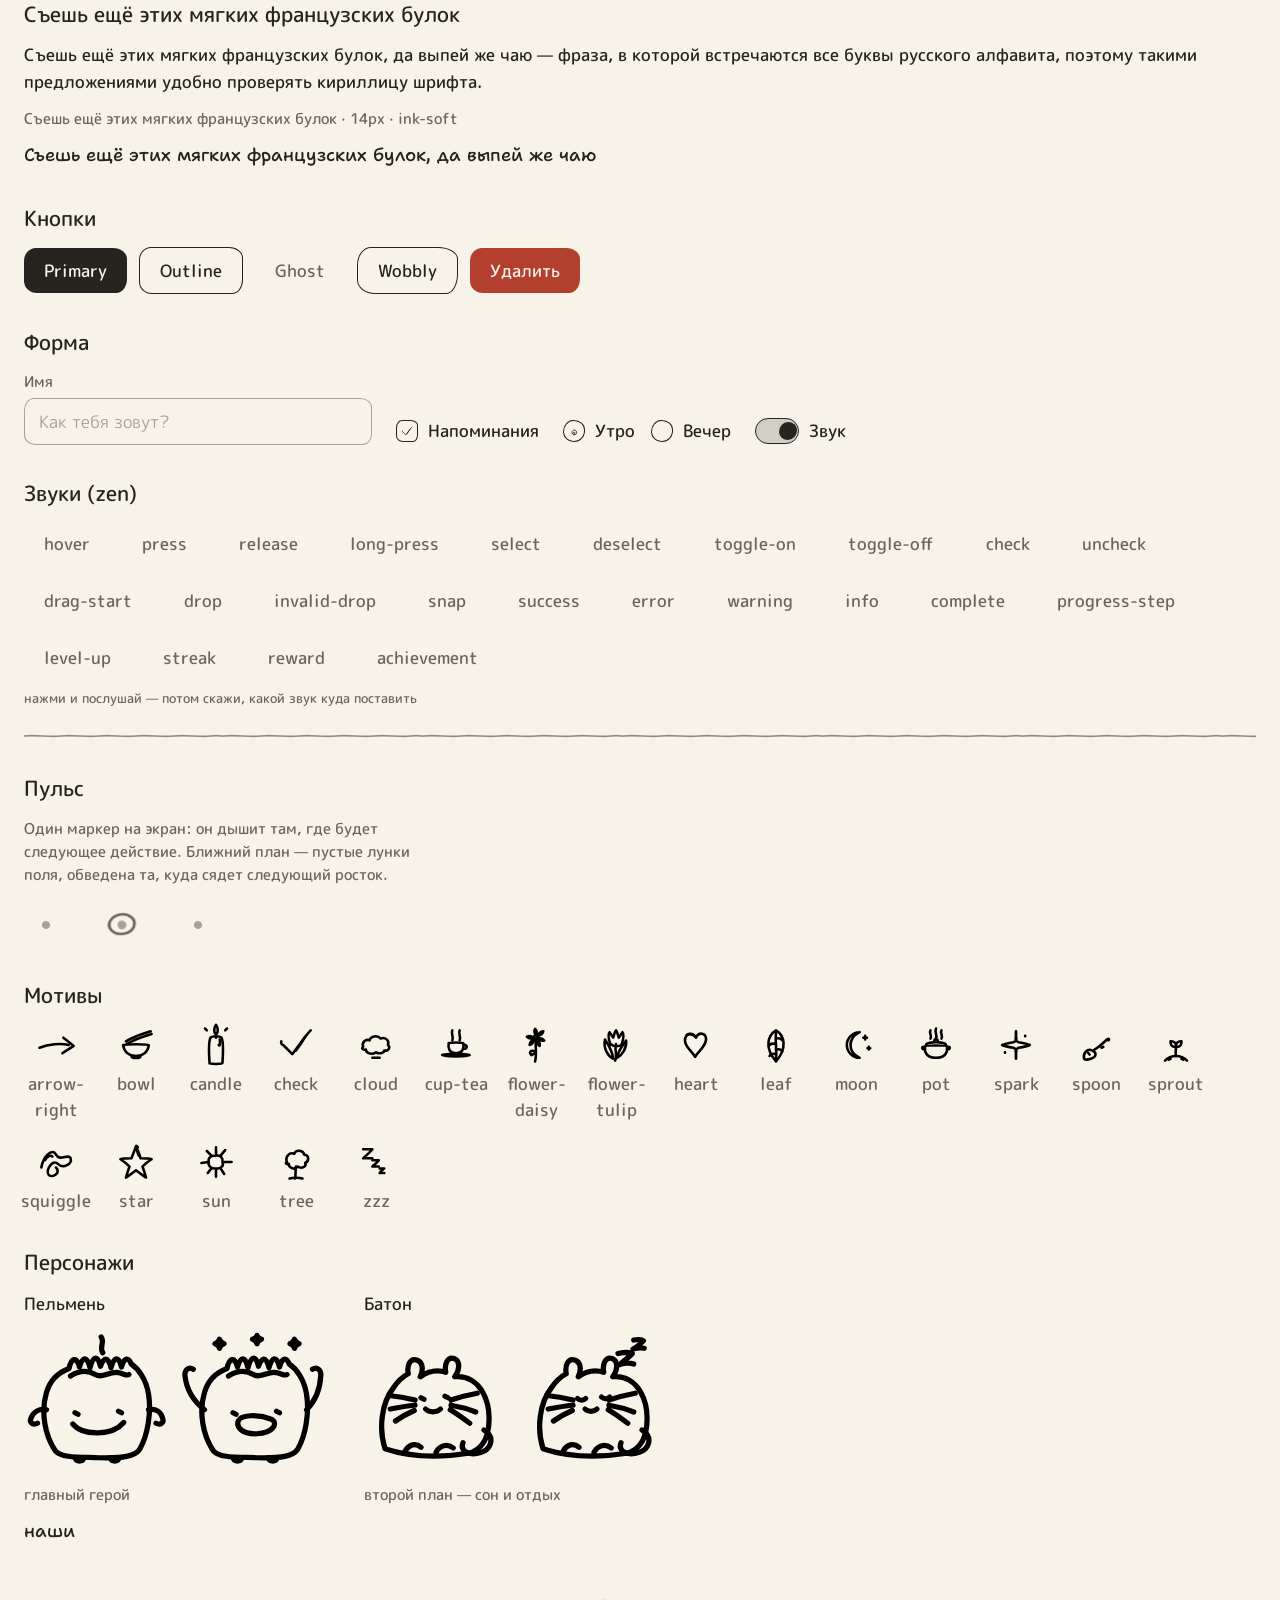
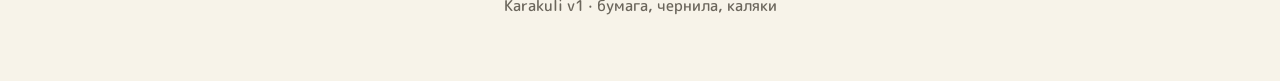
==== commit 2b923bc0: "Paper fill for overlapping doodles, one ground line for fields, invitation pulse" ====
--- a/demo/index.html
+++ b/demo/index.html
@@ -16,6 +16,10 @@
   <link rel="stylesheet" href="../web/tokens.css" />
   <link rel="stylesheet" href="../web/karakuli.css" />
   <link rel="stylesheet" href="../web/boil.css" />
+  <!-- anim.css carries the entrance classes and .krk-pulse, the one
+       standing loop. Only the pulse is shown here; the entrance
+       sampler lives in demo/motion.html. -->
+  <link rel="stylesheet" href="../web/anim.css" />
 
   <!-- boil.js is an ES module (it uses `export`), so it's loaded as
        type="module" here and again via dynamic import() in the sound
@@ -290,7 +294,13 @@
       gap: var(--krk-space-4);
     }
 
-    /* ---- Витрина: motif + character galleries ---------------------- */
+    /* ---- Витрина: pulse ------------------------------------------- */
+.demo-pulse-note { max-width: 46ch; margin: 0 0 var(--krk-space-4); }
+.demo-pulse-row { display: flex; align-items: center; gap: var(--krk-space-6); }
+.demo-pulse-dot { width: 44px; height: 44px; display: block; }
+.demo-pulse-next { display: inline-flex; }
+
+/* ---- Витрина: motif + character galleries ---------------------- */
 
     .demo-motif-grid {
       display: flex;
@@ -696,6 +706,32 @@
 
     <hr class="krk-divider" />
 
+    <h3 class="demo-subheading">Пульс</h3>
+    <p class="krk-list-row__meta demo-pulse-note">
+      Один маркер на экран: он дышит там, где будет следующее действие.
+      Ближний план — пустые лунки поля, обведена та, куда сядет следующий росток.
+    </p>
+    <div class="demo-pulse-row">
+      <svg class="demo-pulse-dot" viewBox="10 10 28 28" fill="none" aria-hidden="true">
+        <path d="M24,21.4 C25.5,21.5 26.7,22.7 26.6,24.2 C26.5,25.6 25.3,26.7 23.8,26.6 C22.4,26.5 21.3,25.2 21.4,23.7 C21.5,22.3 22.6,21.3 24,21.4" fill="var(--krk-ink-faint)" />
+      </svg>
+      <span class="krk-pulse demo-pulse-next">
+        <svg class="demo-pulse-dot" viewBox="10 10 28 28" fill="none" aria-hidden="true">
+          <!-- The ring leans and runs long on one axis: at this size the pen's
+               own 2-4% knot wobble is a fraction of a pixel, so the tilt is the
+               only part of the hand you can actually see. -->
+          <path d="M24.00,17.2 C26.5,17.2 28.7,18.5 30.0,20.4 C31.2,22.2 31.2,24.5 30.2,26.4 C29.0,28.5 26.6,29.7 24.0,29.6 C21.4,29.6 19.0,28.3 17.8,26.2 C16.7,24.3 16.8,22.0 18.0,20.2 C19.3,18.4 21.5,17.2 24.0,17.2"
+                stroke="var(--krk-ink-soft)" stroke-width="1.6" fill="none"
+                stroke-linecap="round" stroke-linejoin="round"
+                transform="rotate(-9 24 24) translate(24 24) scale(1.07 0.93) translate(-24 -24)" />
+          <path d="M24,21.4 C25.5,21.5 26.7,22.7 26.6,24.2 C26.5,25.6 25.3,26.7 23.8,26.6 C22.4,26.5 21.3,25.2 21.4,23.7 C21.5,22.3 22.6,21.3 24,21.4" fill="var(--krk-ink-faint)" />
+        </svg>
+      </span>
+      <svg class="demo-pulse-dot" viewBox="10 10 28 28" fill="none" aria-hidden="true">
+        <path d="M24,21.4 C25.5,21.5 26.7,22.7 26.6,24.2 C26.5,25.6 25.3,26.7 23.8,26.6 C22.4,26.5 21.3,25.2 21.4,23.7 C21.5,22.3 22.6,21.3 24,21.4" fill="var(--krk-ink-faint)" />
+      </svg>
+    </div>
+
     <h3 class="demo-subheading">Мотивы</h3>
     <div class="demo-motif-grid">
       <div class="demo-motif-item"><img src="../doodles/arrow-right.svg" width="44" height="44" alt="arrow-right" /><span>arrow-right</span></div>
--- a/web/tokens.css
+++ b/web/tokens.css
@@ -69,6 +69,10 @@
   --krk-motion-fast: 150ms;
   --krk-motion-slow: 250ms;
   --krk-motion-ease: ease-out;
+  /* Overshoot-and-settle, for anything that moves or scales. Values that
+     travel use this; colour and opacity keep --krk-motion-ease, where an
+     overshoot has nothing to overshoot into. */
+  --krk-motion-bounce: cubic-bezier(0.34, 1.56, 0.64, 1);
 }
 
 /* Base layer — page ground and the two defaults every screen inherits */
@@ -89,15 +93,3 @@
   color: var(--krk-ink);
 }
 
-/* Reduced motion — global guard, not a per-component opt-out.
-   Boil filters and UI transitions alike collapse to effectively instant. */
-@media (prefers-reduced-motion: reduce) {
-  *,
-  *::before,
-  *::after {
-    animation-duration: 0.001ms !important;
-    animation-iteration-count: 1 !important;
-    transition-duration: 0.001ms !important;
-    scroll-behavior: auto !important;
-  }
-}
--- a/web/karakuli.css
+++ b/web/karakuli.css
@@ -376,6 +376,66 @@
   color: var(--krk-ink);
 }
 
+/* --- Sliding variant — .krk-pillnav--slider ------------------
+   One accent tile travels to the chosen screen instead of each
+   item lighting up in place. Every item keeps its doodle at all
+   times: the tile arriving is what marks the screen, so nothing
+   collapses to a dot. Requires web/pillnav.js to size and move the
+   indicator; without it the markup still renders as a plain row.  */
+
+.krk-pillnav--slider {
+  position: relative;
+  gap: 2px;
+  /* Nothing in this component is a pill or an ellipse: the bar is a barely
+     rounded rectangle, the marker inside it a rounded square. Overrides the
+     base .krk-pillnav pill radius. */
+  border-radius: 13px 14px 12px 13px / 13px 12px 14px 13px;
+}
+
+/* Sits behind the items, so the doodle reads on top of the fill. */
+.krk-pillnav__indicator {
+  position: absolute;
+  top: 6px; /* matches .krk-pillnav padding — the marker insets with the row */
+  left: 0;
+  height: 42px; /* squashed: slightly wider than tall, matching the item box */
+  background: var(--krk-accent);
+  /* Organic asymmetry (sanctioned intrusion #5), pushed further than the
+     usual +/-1px: every corner disagrees, so the fill reads as drawn by hand
+     rather than stamped out. Same trick .krk-btn--wobbly uses. */
+  border-radius: 10px 6px 8px 5px / 6px 9px 5px 8px;
+  pointer-events: none;
+  transition: transform var(--krk-motion-slow) var(--krk-motion-bounce),
+    width var(--krk-motion-slow) var(--krk-motion-bounce);
+}
+
+/* Before the first measurement there is no honest position to show. */
+.krk-pillnav__indicator:not(.is-measured) {
+  opacity: 0;
+}
+
+.krk-pillnav--slider .krk-pillnav__item {
+  position: relative; /* lifts the doodle above the travelling tile */
+  z-index: 1;
+  min-width: 52px;
+  min-height: 42px;
+  border-radius: 9px 6px 7px 6px / 6px 8px 6px 7px;
+  background: transparent;
+  color: var(--krk-accent);
+}
+
+/* The fill is the active marker, so the item itself never takes one —
+   only the doodle flips to paper as the tile slides under it. */
+.krk-pillnav--slider .krk-pillnav__item.is-active {
+  background: transparent;
+  color: var(--krk-paper);
+}
+
+.krk-pillnav--slider .krk-pillnav__item svg {
+  width: 26px;
+  height: 26px;
+}
+
+
 /* ============================================================
    9. Dot grid — .krk-dotgrid
    Dotted-notebook background utility, apply to any container.
@@ -496,7 +556,3 @@
 .krk-bloom:nth-child(5) { animation-delay: 240ms; }
 .krk-bloom:nth-child(6) { animation-delay: 300ms; }
 
-/* No local prefers-reduced-motion override here: tokens.css already collapses
-   every animation/transition duration to ~0 as a global guard, not a
-   per-component opt-out — duplicating that here would just be two places
-   making the same decision. */
--- a/web/boil.css
+++ b/web/boil.css
@@ -35,9 +35,3 @@
   filter: url(#krk-crayon);
 }
 
-@media (prefers-reduced-motion: reduce) {
-  .krk-boil {
-    animation: none;
-    filter: none;
-  }
-}
--- a/web/anim.css
+++ b/web/anim.css
@@ -0,0 +1,108 @@
+/*
+ * Karakuli — entrance-motion layer, and the one standing loop
+ * -----------------------------------------------------------------------
+ * The three canon ways a doodle, icon, or card enters a screen — picked
+ * by eye against a reference animation in demo/motion.html, which still
+ * hosts the runner-up variants as a witness page (see its header comment).
+ * Doctrine: STYLE.md §6 covers boil, the wiggle a doodle gets once it's
+ * on the page; this file covers how it gets there in the first place —
+ * plus .krk-pulse at the foot, the invitation loop that marks where you
+ * would go next.
+ *
+ * Each class reads one custom property, --krk-enter-delay, for its
+ * animation-delay — set it per element with web/anim.js's krkStagger()
+ * for a staggered group, or leave it unset for an immediate 0ms.
+ *
+ * Usage:
+ *   <span class="krk-enter-sprout">…doodle…</span>
+ *   <span class="krk-enter-draw">…icon svg, every <path pathLength="100">…</span>
+ *   <div class="krk-enter-rise">…card…</div>
+ */
+
+/* sprout — grows from the ground. Winner for doodle / illustration entrances. */
+
+.krk-enter-sprout {
+  /* The motif's drawn baseline, which is not the bottom of its box: a doodle
+     keeps a margin below its lowest ink for the round nib, so pivoting at 100%
+     pivots a nib's width too low and the root itself travels on every swing.
+     Motifs drawn to a baseline should set --krk-baseline to it as a percentage
+     of their own height (a 48-unit motif rooted at y=43 sets 89.6%). */
+  transform-origin: 50% var(--krk-baseline, 100%);
+  animation: krk-enter-sprout 300ms var(--krk-motion-bounce) both;
+  animation-delay: var(--krk-enter-delay, 0ms);
+}
+
+@keyframes krk-enter-sprout {
+  0% { opacity: 0; transform: scaleY(0.25) scaleX(0.85); }
+  65% { opacity: 1; transform: scaleY(1.05) scaleX(0.98); }
+  100% { opacity: 1; transform: scaleY(1) scaleX(1); }
+}
+
+/* draw — self-drawing pen, then a settle pulse. Winner for doodle icons.
+   Every <path> in the SVG needs pathLength="100" (added at author or
+   inline time) so stroke-dasharray/-dashoffset below read as percent of
+   path length regardless of the motif's actual geometry. Multi-path
+   motifs draw all paths simultaneously, by design. */
+
+.krk-enter-draw path {
+  stroke-dasharray: 100;
+  stroke-dashoffset: 100;
+  animation: krk-enter-draw-line 450ms var(--krk-motion-ease) forwards;
+  animation-delay: var(--krk-enter-delay, 0ms);
+}
+
+.krk-enter-draw {
+  animation: krk-enter-draw-settle 260ms ease-out both;
+  animation-delay: calc(var(--krk-enter-delay, 0ms) + 450ms);
+}
+
+@keyframes krk-enter-draw-line {
+  to { stroke-dashoffset: 0; }
+}
+
+@keyframes krk-enter-draw-settle {
+  0% { transform: scale(1); }
+  50% { transform: scale(1.04); }
+  100% { transform: scale(1); }
+}
+
+/* rise — translateY + fade. Winner for cards and list rows.
+   For a "draw + rise" combo (a card rises while its icon self-draws),
+   put .krk-enter-rise on the row and .krk-enter-draw on its icon child
+   separately — the two target different elements and compose cleanly. */
+
+.krk-enter-rise {
+  animation: krk-enter-rise 220ms var(--krk-motion-bounce) both;
+  animation-delay: var(--krk-enter-delay, 0ms);
+}
+
+@keyframes krk-enter-rise {
+  from { opacity: 0; transform: translateY(10px); }
+  to { opacity: 1; transform: translateY(0); }
+}
+
+
+/* pulse — the invitation loop. STYLE.md §6, "The invitation pulse".
+   One marker per screen, breathing where it stands for as long as the screen
+   is open, to say "this is where you would go next".
+
+   Four seconds in, six out: the same count as anything else in the app that
+   breathes, and out longer than in because that is the pace worth borrowing
+   from a real breath. The asymmetry is why this is a two-stop cycle rather
+   than an `alternate` direction, which would only ever give equal halves.
+
+   Transform and opacity only, so it stays on the compositor. Do not add
+   colour, stroke-width, or size to this — a marker that changes weight is
+   redrawing itself, not breathing. */
+
+.krk-pulse {
+  animation: krk-pulse 10s var(--krk-motion-ease) infinite both;
+  animation-delay: var(--krk-enter-delay, 0ms);
+  will-change: transform, opacity;
+}
+
+@keyframes krk-pulse {
+  0% { opacity: 1; transform: scale(1.08); }
+  60% { opacity: 0.7; transform: scale(1); }
+  100% { opacity: 1; transform: scale(1.08); }
+}
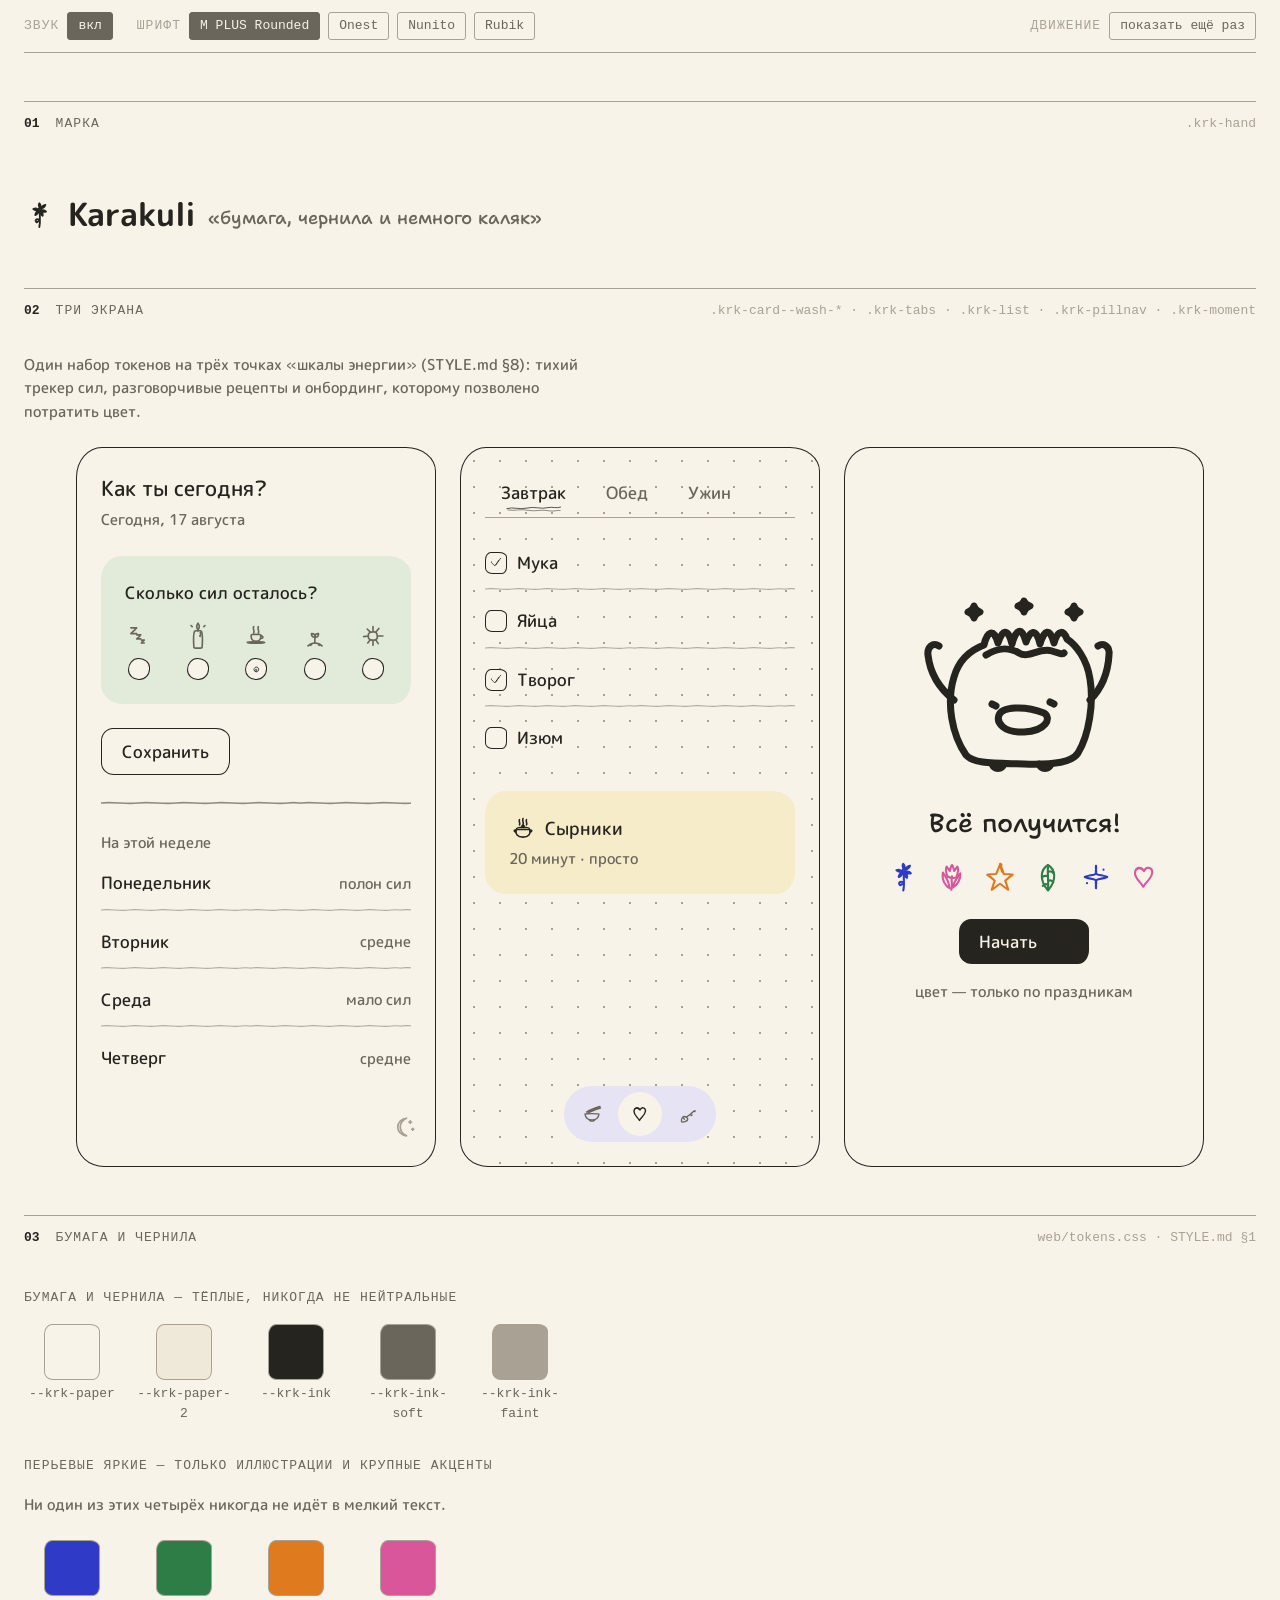
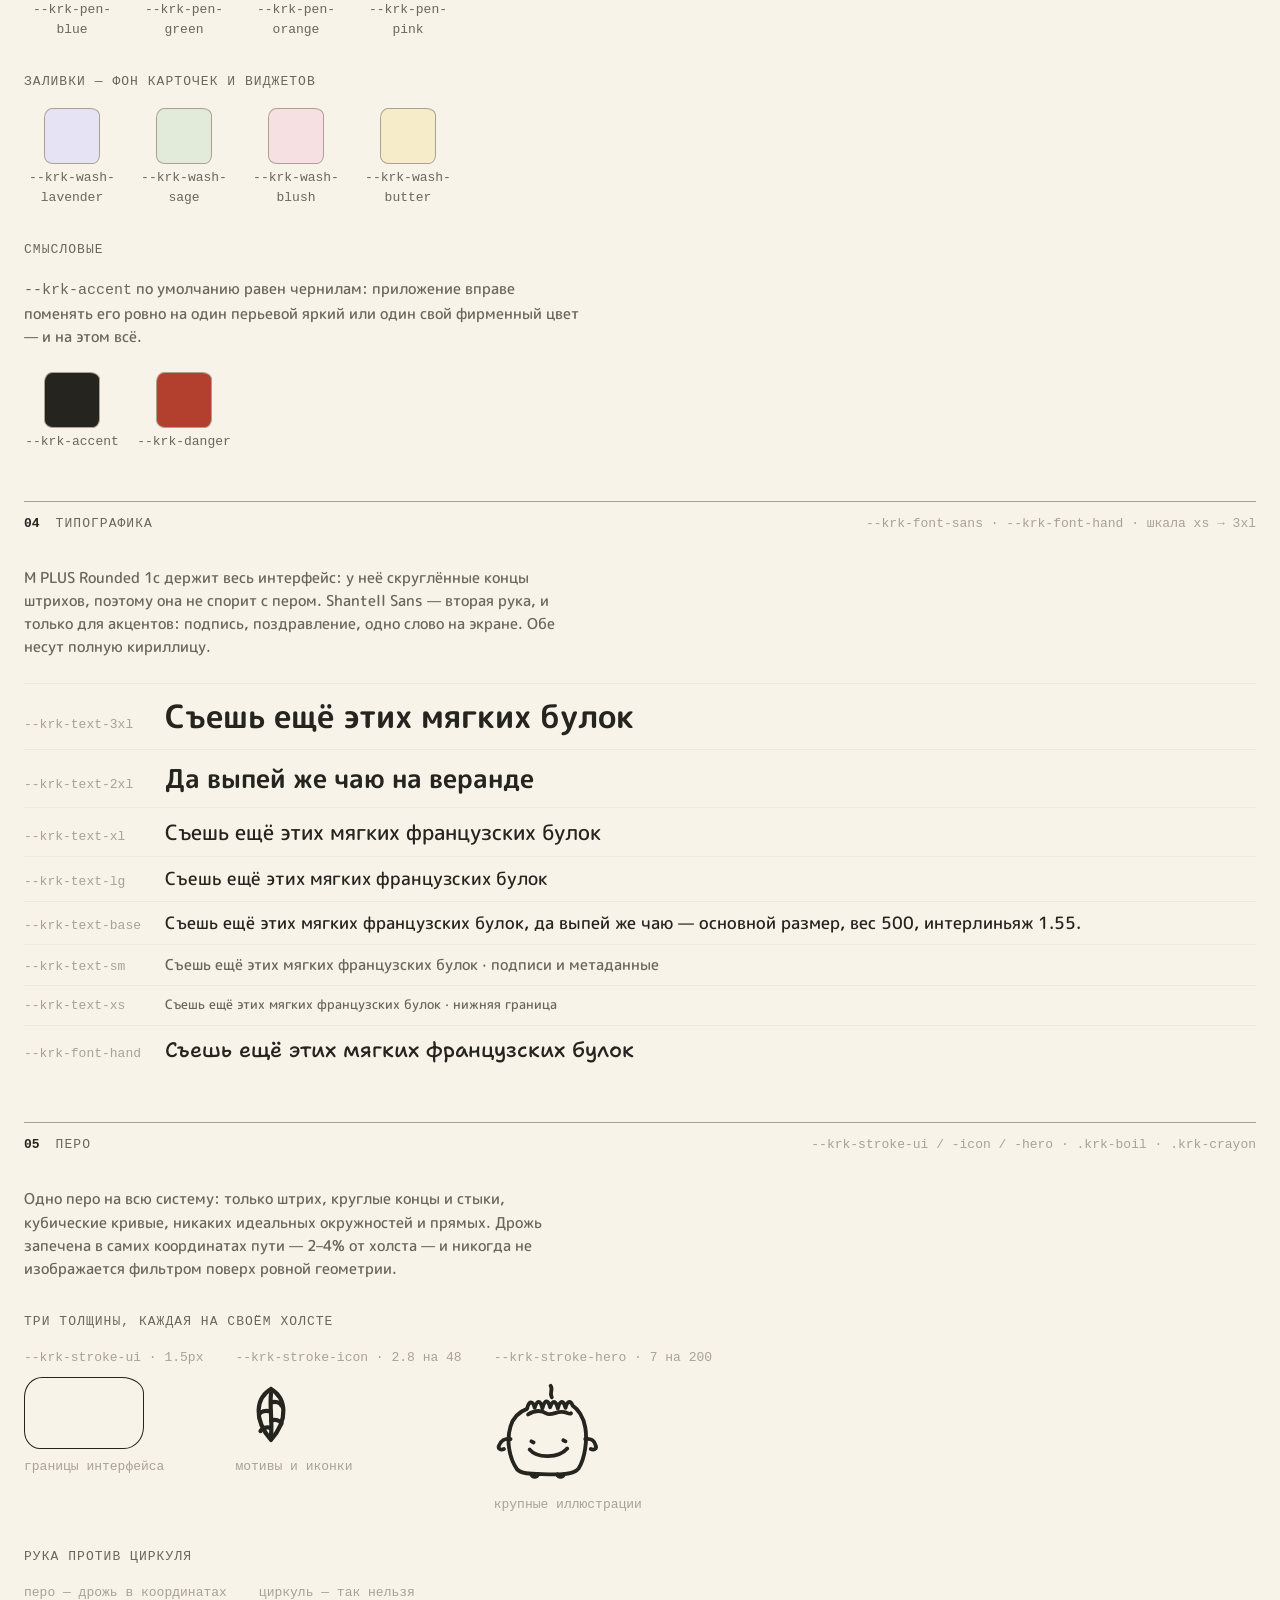
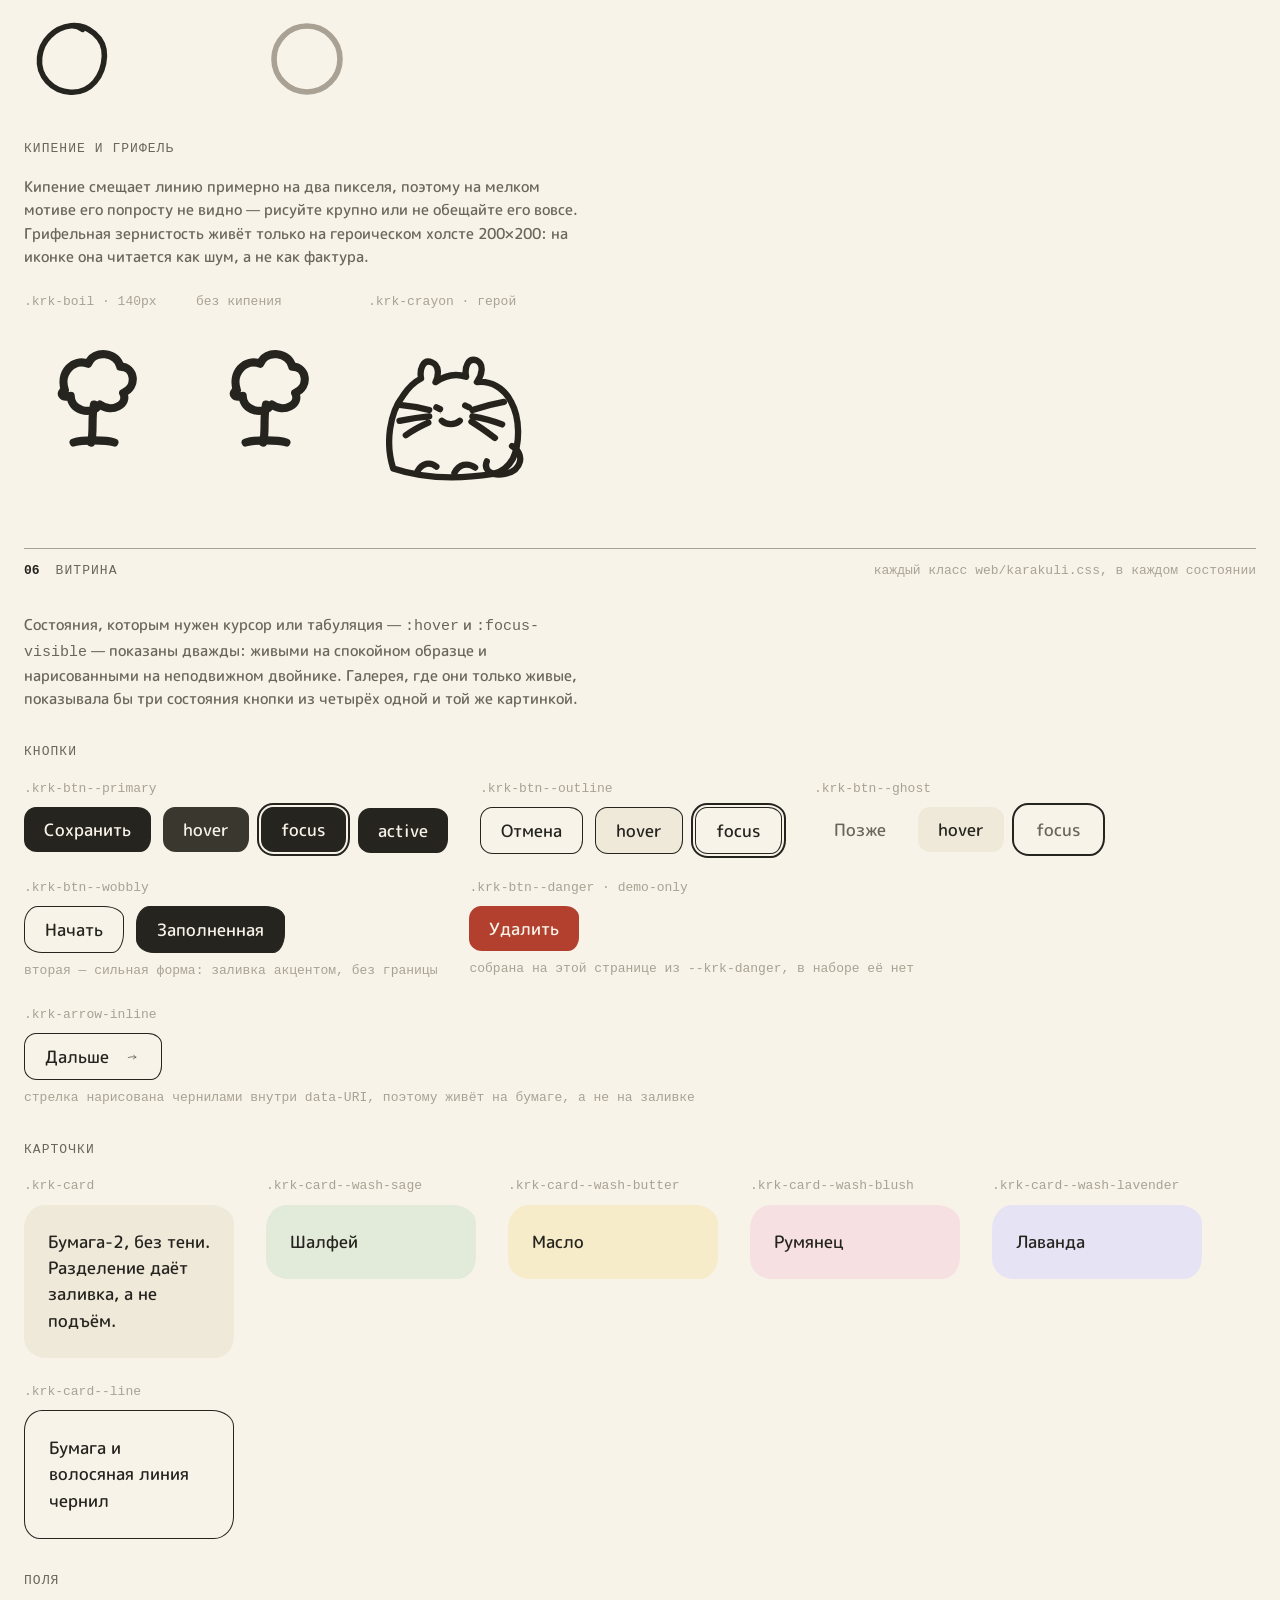
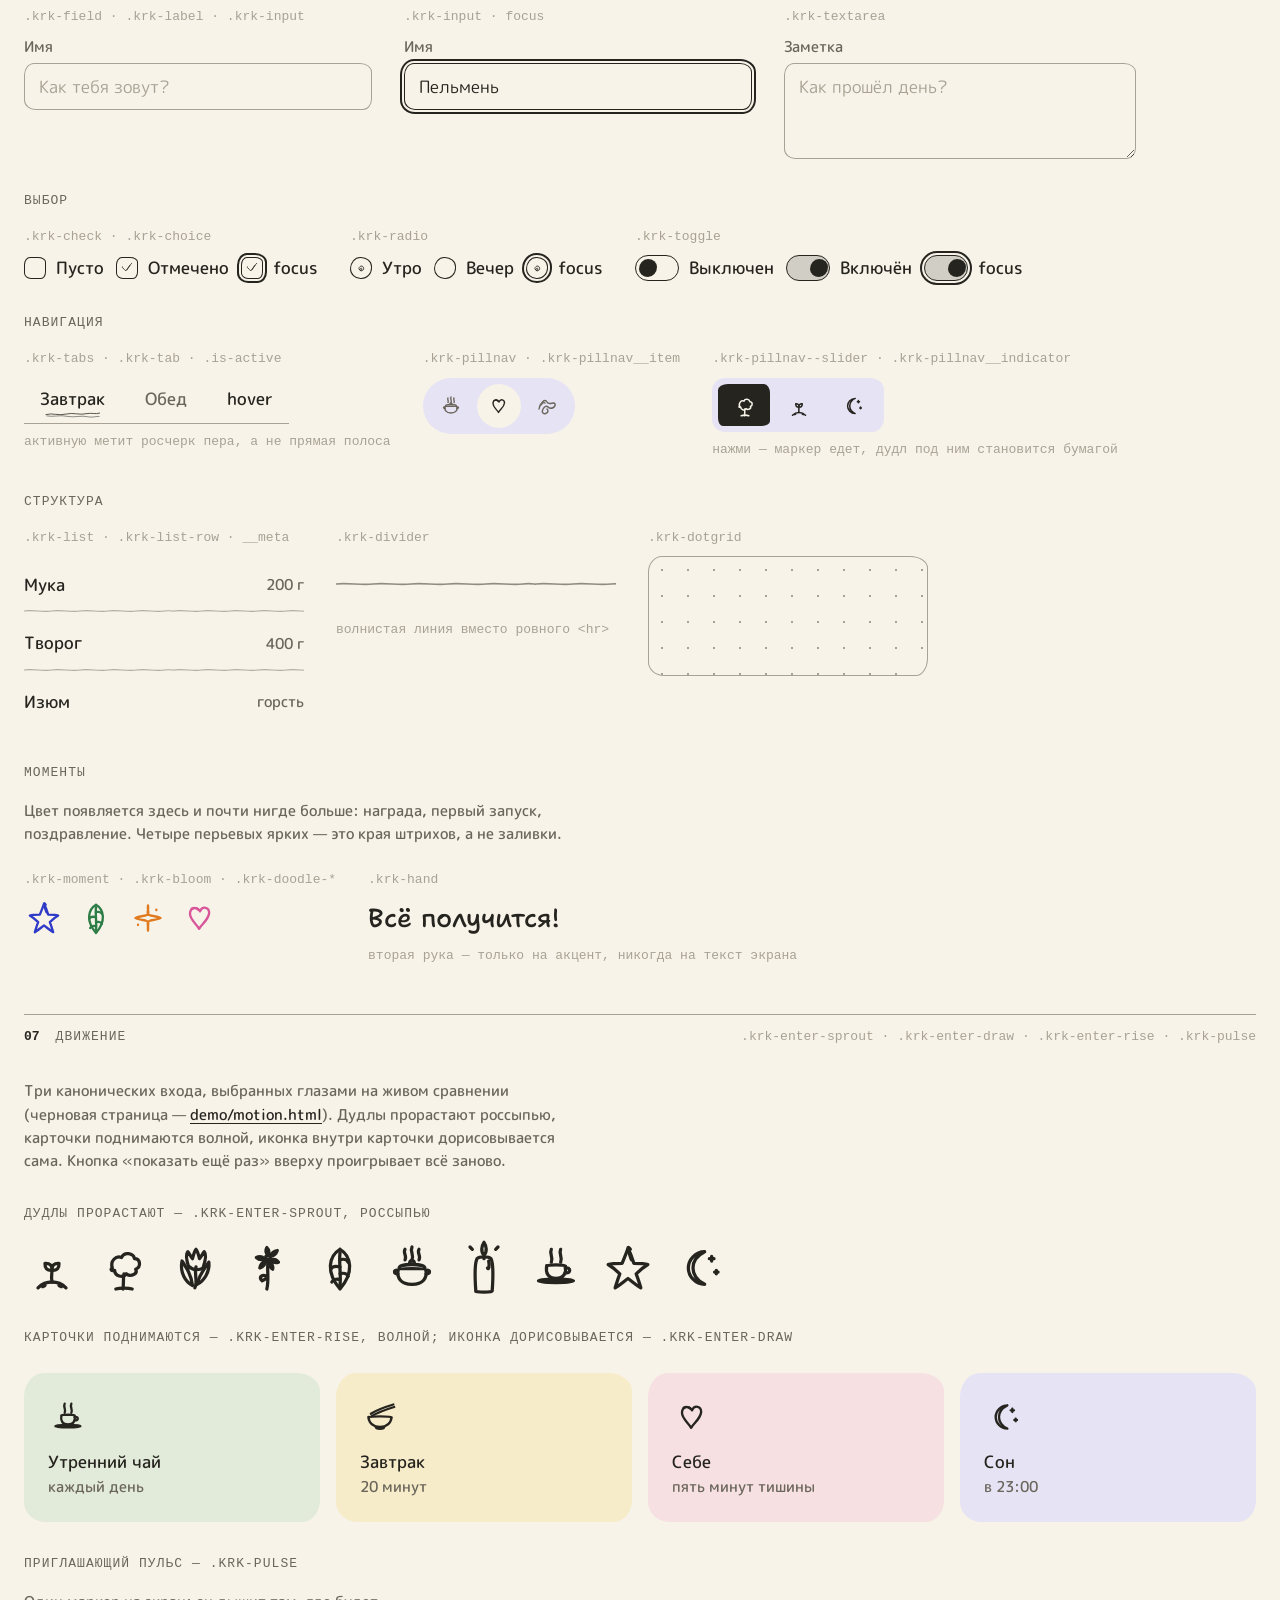
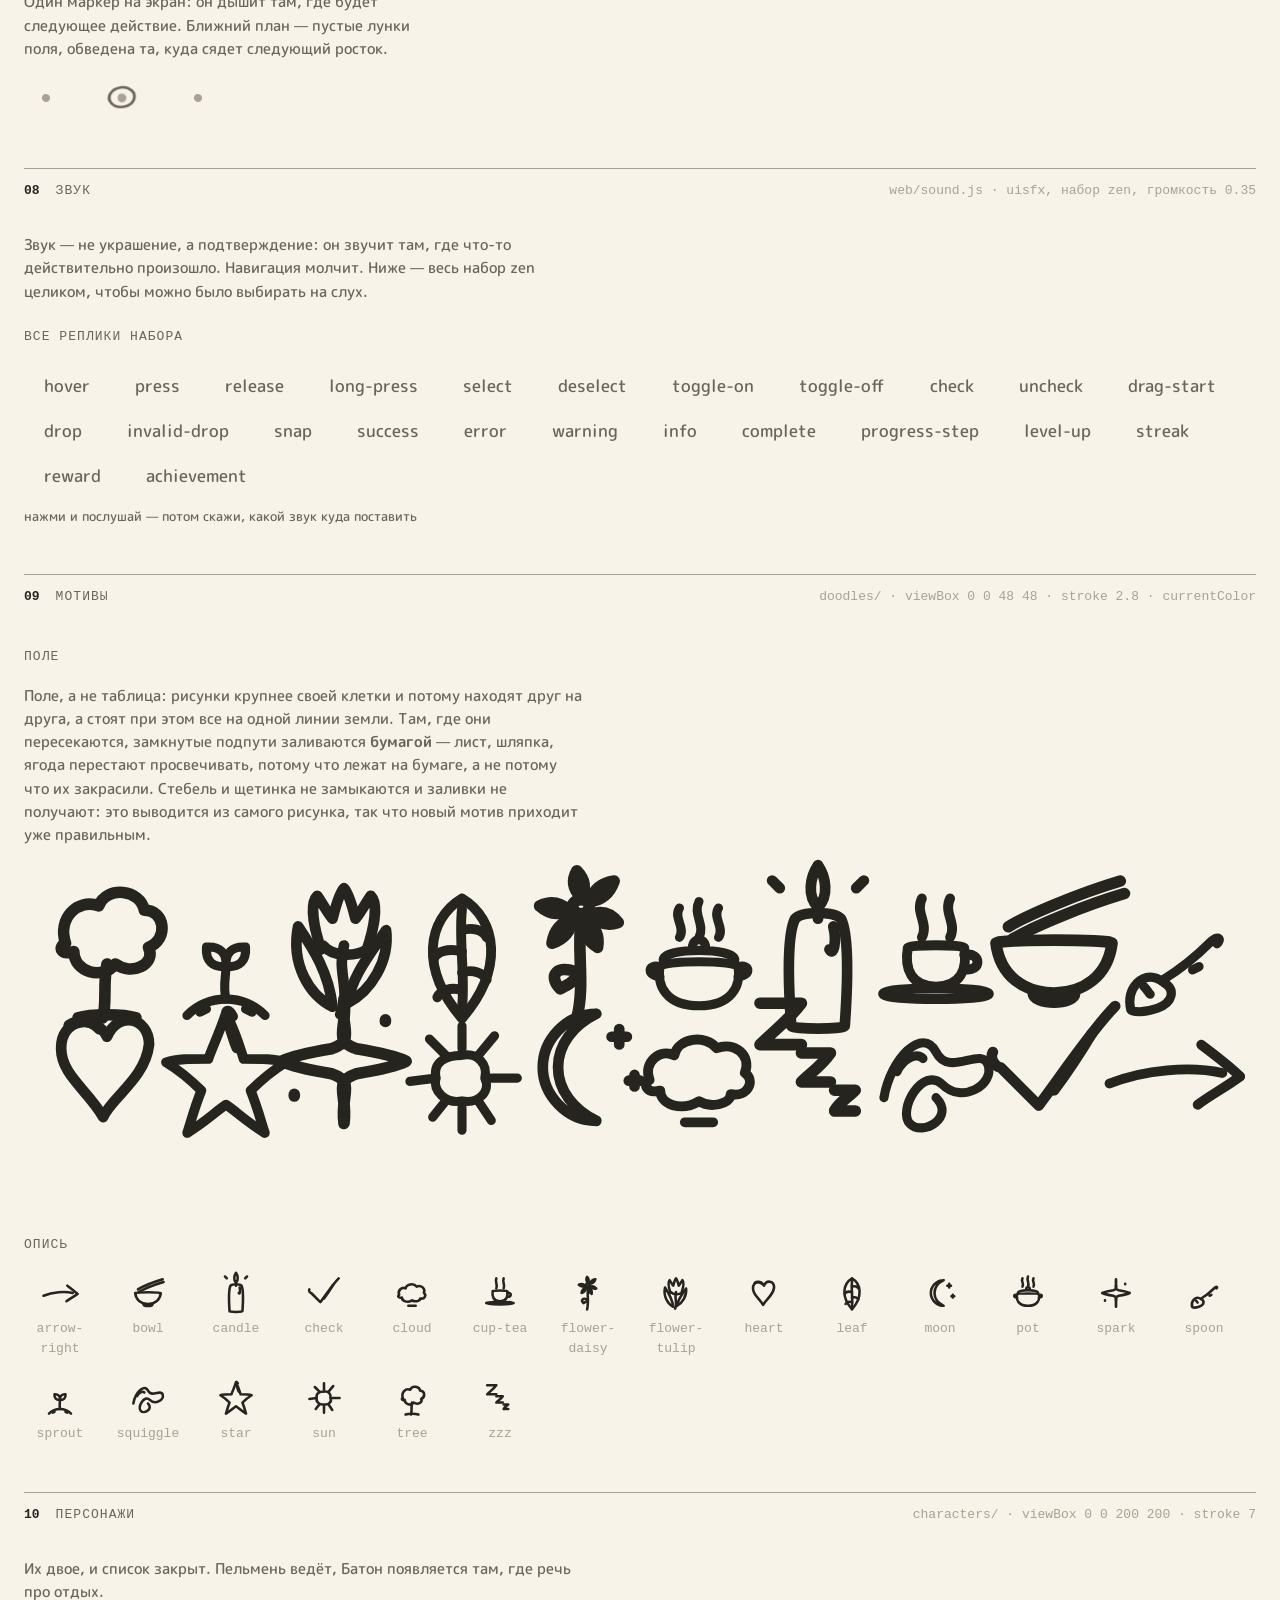
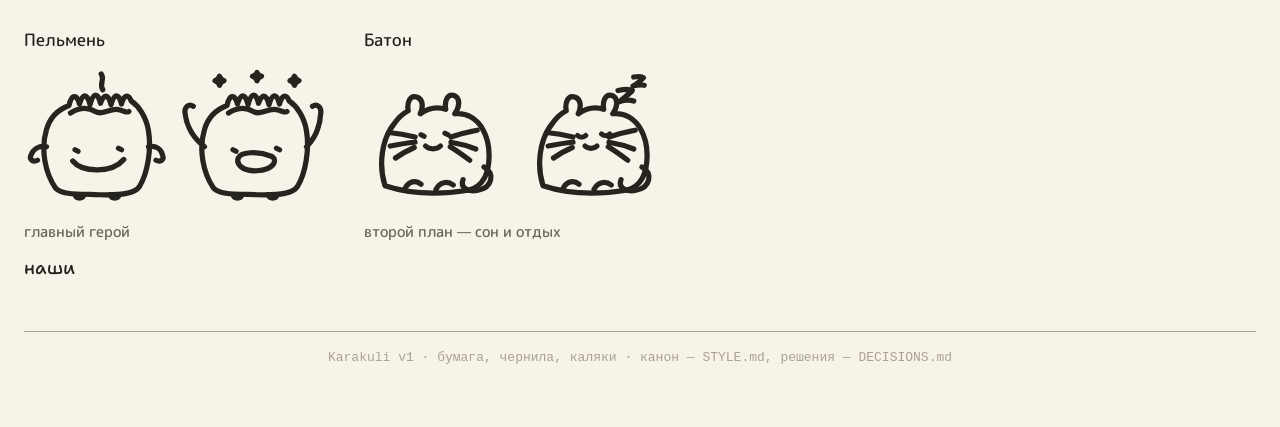
==== commit 3607a142: "README, a plate-based showcase, and generated screenshots" ====
--- a/demo/index.html
+++ b/demo/index.html
@@ -3,30 +3,29 @@
 <head>
   <meta charset="UTF-8" />
   <meta name="viewport" content="width=device-width, initial-scale=1" />
-  <title>Karakuli</title>
+  <title>Karakuli — витрина</title>
+  <meta name="description" content="Karakuli: бумага, чернила и цветные моменты. Вся система на одной странице — экраны, палитра, перо, компоненты, движение, звук, мотивы и персонажи." />
 
   <link rel="preconnect" href="https://fonts.googleapis.com" />
   <link rel="preconnect" href="https://fonts.gstatic.com" crossorigin />
   <link href="https://fonts.googleapis.com/css2?family=Onest:wght@400;500;700&family=Shantell+Sans:wght@400;700&family=M+PLUS+Rounded+1c:wght@400;500;700&display=swap" rel="stylesheet" />
   <!-- M PLUS Rounded 1c is the page's native UI font (baked into
        tokens.css --krk-font-sans, loaded above). Nunito/Rubik below exist
-       only as override options in the "Три экрана" font switcher. -->
+       only as override options in the font switcher. -->
   <link href="https://fonts.googleapis.com/css2?family=Nunito:wght@400;500;700&family=Rubik:wght@400;500;700&display=swap" rel="stylesheet" />
 
   <link rel="stylesheet" href="../web/tokens.css" />
   <link rel="stylesheet" href="../web/karakuli.css" />
   <link rel="stylesheet" href="../web/boil.css" />
-  <!-- anim.css carries the entrance classes and .krk-pulse, the one
-       standing loop. Only the pulse is shown here; the entrance
-       sampler lives in demo/motion.html. -->
   <link rel="stylesheet" href="../web/anim.css" />
 
   <!-- boil.js is an ES module (it uses `export`), so it's loaded as
        type="module" here and again via dynamic import() in the sound
        script below. Module scripts are subject to CORS/same-origin
-       rules — this page must be served over http(s) (e.g. `npx serve`),
-       not opened directly as a file:// URL, or the imports will fail
-       silently and the living-doodle boil / sound layer won't run. -->
+       rules — this page must be served over http(s) (e.g.
+       `python3 -m http.server 8765`), not opened directly as a file://
+       URL, or the imports fail silently: no boil, no sound, and no
+       motifs at all, since plates 05/07/09/10 fetch their drawings. -->
   <script type="module" src="../web/boil.js"></script>
 
   <style>
@@ -45,30 +44,221 @@
     body {
       max-width: 1280px;
       margin: 0 auto;
-      padding: var(--krk-space-6) var(--krk-space-5) var(--krk-space-8);
+      padding: 0 var(--krk-space-5) var(--krk-space-8);
+    }
+
+    /* ---- Showcase chrome ---------------------------------------------
+       The page's own furniture — the control strip, the numbered plate
+       markers, the little class-name labels — is deliberately set in a
+       plain machine face, at the smallest size, in the faint inks, with
+       square corners and ruler-straight hairlines. None of that is the
+       Karakuli pen, and that is the point: a reader has to be able to
+       tell at a glance which marks on this page are the design and
+       which are the label on the jar. Chrome also never takes a colour
+       — colour in this system is spent on moments, and page furniture
+       has not earned one. */
+
+    :root {
+      --demo-chrome-font: ui-monospace, SFMono-Regular, Menlo, Consolas, monospace;
+    }
+
+    .demo-controls {
+      position: sticky;
+      top: 0;
+      z-index: 50;
+      display: flex;
+      flex-wrap: wrap;
+      align-items: center;
+      gap: var(--krk-space-2) var(--krk-space-5);
+      padding: var(--krk-space-3) 0;
+      background: var(--krk-paper);
+      border-bottom: 1px solid var(--krk-ink-faint);
+    }
+
+    .demo-control-group {
+      display: flex;
+      flex-wrap: wrap;
+      align-items: center;
+      gap: var(--krk-space-2);
+    }
+
+    .demo-control-group:last-child { margin-left: auto; }
+
+    .demo-control-label {
+      font-family: var(--demo-chrome-font);
+      font-size: var(--krk-text-xs);
+      text-transform: uppercase;
+      letter-spacing: 0.08em;
+      color: var(--krk-ink-faint);
+    }
+
+    .demo-chip {
+      appearance: none;
+      -webkit-appearance: none;
+      font-family: var(--demo-chrome-font);
+      font-size: var(--krk-text-xs);
+      line-height: 1.4;
+      color: var(--krk-ink-soft);
+      background: var(--krk-paper);
+      border: 1px solid var(--krk-ink-faint);
+      border-radius: 3px;
+      padding: 4px 10px;
+      cursor: pointer;
+      transition: color var(--krk-motion-fast) var(--krk-motion-ease),
+        background-color var(--krk-motion-fast) var(--krk-motion-ease),
+        border-color var(--krk-motion-fast) var(--krk-motion-ease);
+    }
+
+    .demo-chip:hover { color: var(--krk-ink); border-color: var(--krk-ink-soft); }
+
+    .demo-chip[aria-pressed="true"] {
+      color: var(--krk-paper);
+      background: var(--krk-ink-soft);
+      border-color: var(--krk-ink-soft);
+    }
+
+    /* The numbered plate marker: index, name, and the classes on show. */
+    .demo-marker {
+      display: flex;
+      flex-wrap: wrap;
+      align-items: baseline;
+      gap: var(--krk-space-2) var(--krk-space-4);
+      margin-top: var(--krk-space-7);
+      padding: var(--krk-space-3) 0 var(--krk-space-2);
+      border-top: 1px solid var(--krk-ink-faint);
+      font-family: var(--demo-chrome-font);
+      font-size: var(--krk-text-xs);
+      font-weight: 400;
+      color: var(--krk-ink-faint);
+    }
+
+    .demo-marker__num { color: var(--krk-ink); font-weight: 700; }
+
+    .demo-marker__name {
+      color: var(--krk-ink-soft);
+      text-transform: uppercase;
+      letter-spacing: 0.08em;
+    }
+
+    .demo-marker__note { margin-left: auto; text-align: right; }
+
+    .demo-plate { margin-top: var(--krk-space-5); }
+
+    .demo-note a {
+      color: var(--krk-ink);
+      text-decoration-thickness: 1px;
+      text-underline-offset: 3px;
+    }
+
+    .demo-note {
+      max-width: 62ch;
+      margin-bottom: var(--krk-space-5);
+      font-size: var(--krk-text-sm);
+      color: var(--krk-ink-soft);
+    }
+
+    /* ---- Gallery scaffolding ---------------------------------------- */
+
+    .demo-group { margin-top: var(--krk-space-6); }
+
+    .demo-group__name {
+      margin-bottom: var(--krk-space-4);
+      font-family: var(--demo-chrome-font);
+      font-size: var(--krk-text-xs);
+      font-weight: 400;
+      text-transform: uppercase;
+      letter-spacing: 0.08em;
+      color: var(--krk-ink-soft);
+    }
+
+    .demo-specs {
+      display: flex;
+      flex-wrap: wrap;
+      align-items: flex-start;
+      gap: var(--krk-space-5) var(--krk-space-6);
+    }
+
+    .demo-spec {
+      display: flex;
+      flex-direction: column;
+      align-items: flex-start;   /* specimens keep their own width, not the column's */
+      gap: var(--krk-space-2);
+      min-width: 0;
+    }
+
+    .demo-spec__label {
+      max-width: 100%;
+      font-family: var(--demo-chrome-font);
+      font-size: var(--krk-text-xs);
+      color: var(--krk-ink-faint);
+      overflow-wrap: anywhere;
+    }
+
+    .demo-spec__body {
+      display: flex;
+      flex-wrap: wrap;
+      align-items: center;
+      gap: var(--krk-space-3);
+    }
+
+    /* ---- Painted states ----------------------------------------------
+       :hover and :focus-visible need a pointer or a tab stop, so a
+       gallery that only showed them live would show three of a button's
+       four states as the same picture. Each state is therefore shown
+       twice: live on the resting specimen, and painted onto a static
+       twin with a demo- class.
+
+       These rules are copies of karakuli.css §0-§5. That duplication is
+       deliberate but it is not free: change a hover value there and the
+       twin here goes quietly stale, which is worse than not painting it
+       at all. The twins are checked against the live specimens beside
+       them whenever this page is touched. */
+
+    .demo-hover.krk-btn--primary { background: #3a372f; }
+    .demo-hover.krk-btn--outline { background: var(--krk-paper-2); }
+    .demo-hover.krk-btn--ghost { background: var(--krk-paper-2); color: var(--krk-ink); }
+    .demo-hover.krk-tab { color: var(--krk-ink); }
+    .demo-active.krk-btn { transform: translateY(1px); }
+
+    .demo-focus { outline: 2px solid var(--krk-accent); outline-offset: 2px; }
+    .demo-focus.krk-input { border-color: var(--krk-ink); }
+
+    /* ---- Injected drawings -------------------------------------------
+       Every motif and character on this page is fetched and inlined (see
+       the module at the foot of the body), so it inherits ink through
+       currentColor and can carry the boil filter and the entrance
+       classes. The files ship with no width/height of their own, so the
+       host box is the only size there is. */
+
+    [data-src] { display: block; }
+
+    [data-src] > svg {
+      display: block;
+      width: 100%;
+      height: 100%;
+    }
+
+    .demo-ico {
+      display: inline-block;
+      width: var(--demo-ico, 24px);
+      height: var(--demo-ico, 24px);
     }
 
     /* ---- Live preview: font switcher --------------------------------
-       Opt-in override driven by data-font on <html>, toggled by the
-       control row under "Три экрана" (see script at the bottom). M PLUS
-       Rounded 1c is the page's native UI font now (baked into
-       tokens.css --krk-font-sans directly), so that choice needs no rule
-       here at all — only the non-native options override the token's
-       value at a more specific selector. tokens.css itself is untouched. */
+       Opt-in override driven by data-font on <html>, toggled from the
+       control strip (see script at the bottom). M PLUS Rounded 1c is the
+       page's native UI font (baked into tokens.css --krk-font-sans), so
+       that choice needs no rule here at all — only the non-native
+       options override the token's value at a more specific selector.
+       tokens.css itself is untouched. */
 
     html[data-font="onest"] { --krk-font-sans: 'Onest', 'Inter', system-ui, sans-serif; }
     html[data-font="nunito"] { --krk-font-sans: 'Nunito', 'M PLUS Rounded 1c', 'Onest', 'Inter', system-ui, sans-serif; }
     html[data-font="rubik"] { --krk-font-sans: 'Rubik', 'M PLUS Rounded 1c', 'Onest', 'Inter', system-ui, sans-serif; }
 
-    /* ---- Header ------------------------------------------------ */
-
-    .demo-header__top {
-      display: flex;
-      align-items: center;
-      justify-content: space-between;
-      gap: var(--krk-space-4);
-      flex-wrap: wrap;
-    }
+    /* ---- 01 Марка ----------------------------------------------- */
+
+    .demo-header { padding-top: var(--krk-space-5); }
 
     .demo-header__brand {
       display: flex;
@@ -76,9 +266,7 @@
       gap: var(--krk-space-3);
     }
 
-    .demo-header__brand svg {
-      color: var(--krk-ink);
-    }
+    .demo-header__brand svg { color: var(--krk-ink); }
 
     .demo-header__title {
       font-size: var(--krk-text-3xl);
@@ -91,55 +279,7 @@
       font-size: var(--krk-text-lg);
     }
 
-    /* ---- Section scaffolding ------------------------------------ */
-
-    .demo-section {
-      margin-top: var(--krk-space-7);
-    }
-
-    .demo-section-heading {
-      font-size: var(--krk-text-2xl);
-      font-weight: 700;
-    }
-
-    .demo-heading-divider {
-      max-width: 220px;
-      margin: var(--krk-space-2) 0 var(--krk-space-5);
-    }
-
-    .demo-subheading {
-      font-size: var(--krk-text-xl);
-      font-weight: 500;
-      margin-top: var(--krk-space-6);
-      margin-bottom: var(--krk-space-3);
-    }
-
-    /* ---- Three phone mockups ------------------------------------ */
-
-    .demo-font-switcher {
-      display: flex;
-      flex-wrap: wrap;
-      align-items: center;
-      gap: var(--krk-space-4);
-      margin-bottom: var(--krk-space-5);
-    }
-
-    .demo-font-switcher__group {
-      display: flex;
-      flex-wrap: wrap;
-      gap: var(--krk-space-3);
-    }
-
-    .demo-font-switcher__btn {
-      border-bottom: 2px solid transparent;
-      font-weight: 500;
-    }
-
-    .demo-font-switcher__btn.is-active {
-      font-weight: 700;
-      color: var(--krk-ink);
-      border-bottom-color: var(--krk-ink);
-    }
+    /* ---- 02 Три экрана ------------------------------------------ */
 
     .demo-phones {
       display: flex;
@@ -165,15 +305,15 @@
       flex: 1;
       min-height: 0;
       overflow-y: auto;
-      padding: var(--krk-space-5);
+      /* Deeper at the foot than at the sides: the corner moon and the pill
+         nav both float over this box, and content has to clear them. */
+      padding: var(--krk-space-5) var(--krk-space-5) var(--krk-space-7);
     }
 
     /* The pillnav ships position:fixed for real full-screen apps;
        confined here so it stays inside the phone mockup instead of
        sticking to the browser viewport. */
-    .demo-phone .krk-pillnav {
-      position: absolute;
-    }
+    .demo-phone .krk-pillnav { position: absolute; }
 
     .demo-corner-moon {
       position: absolute;
@@ -228,7 +368,7 @@
       gap: var(--krk-space-3);
     }
 
-    /* ---- Витрина: colour swatches -------------------------------- */
+    /* ---- 03 Бумага и чернила ------------------------------------ */
 
     .demo-swatch-row {
       display: flex;
@@ -241,33 +381,60 @@
       flex-direction: column;
       align-items: center;
       gap: var(--krk-space-1);
-      width: 76px;
+      width: 96px;
       text-align: center;
     }
 
     .demo-swatch__chip {
-      width: 48px;
-      height: 48px;
+      width: 56px;
+      height: 56px;
       border: var(--krk-stroke-ui) solid var(--krk-ink-faint);
       border-radius: 8px 10px 7px 9px / 10px 7px 9px 8px;
     }
 
-    /* ---- Витрина: type specimen ----------------------------------- */
-
-    .demo-type-specimen {
-      display: flex;
-      flex-direction: column;
-      gap: var(--krk-space-3);
-    }
-
-    /* ---- Витрина: buttons / form ----------------------------------- */
-
-    .demo-buttons-row {
+    .demo-swatch__name {
+      font-family: var(--demo-chrome-font);
+      font-size: var(--krk-text-xs);
+      color: var(--krk-ink-soft);
+      overflow-wrap: anywhere;
+    }
+
+    /* ---- 04 Типографика ----------------------------------------- */
+
+    .demo-type-row {
+      display: flex;
+      align-items: baseline;
+      gap: var(--krk-space-5);
+      padding: var(--krk-space-2) 0;
+      border-top: 1px solid var(--krk-paper-2);
+    }
+
+    .demo-type-row__token {
+      flex: 0 0 15ch;
+      font-family: var(--demo-chrome-font);
+      font-size: var(--krk-text-xs);
+      color: var(--krk-ink-faint);
+    }
+
+    .demo-type-row__sample { min-width: 0; overflow-wrap: anywhere; }
+
+    /* ---- 05 Перо ------------------------------------------------- */
+
+    .demo-pen-row {
       display: flex;
       flex-wrap: wrap;
-      align-items: center;
-      gap: var(--krk-space-3);
-    }
+      align-items: flex-start;
+      gap: var(--krk-space-6);
+    }
+
+    .demo-pen-sample { color: var(--krk-ink); }
+
+    .demo-motif-lg { width: 140px; height: 140px; color: var(--krk-ink); }
+    .demo-hero-lg { width: 180px; height: 180px; color: var(--krk-ink); }
+
+    /* ---- 06 Витрина: composition-only helpers -------------------- */
+
+    .demo-field-narrow { min-width: 220px; }
 
     /* Danger variant doesn't exist in the kit's button set yet — this
        page-local extension composes it from the existing accent-fill
@@ -278,29 +445,81 @@
       color: var(--krk-paper);
     }
 
-    .demo-form-row {
+    /* The pillnav ships position:fixed for a real screen; the gallery shows it
+       in place instead. It has to stay a positioned box all the same — the
+       sliding variant's travelling marker is absolute against it, and a static
+       bar would send the marker off to the page corner. */
+    .demo-specs .krk-pillnav {
+      position: relative;
+      left: auto;
+      bottom: auto;
+      transform: none;
+    }
+
+    /* ---- 07 Движение --------------------------------------------- */
+
+    .demo-anim-motifs {
       display: flex;
       flex-wrap: wrap;
-      align-items: flex-end;
-      gap: var(--krk-space-5);
-    }
-
-    .demo-field {
-      min-width: 220px;
-    }
-
-    .demo-radio-pair {
-      display: flex;
       gap: var(--krk-space-4);
     }
 
-    /* ---- Витрина: pulse ------------------------------------------- */
-.demo-pulse-note { max-width: 46ch; margin: 0 0 var(--krk-space-4); }
-.demo-pulse-row { display: flex; align-items: center; gap: var(--krk-space-6); }
-.demo-pulse-dot { width: 44px; height: 44px; display: block; }
-.demo-pulse-next { display: inline-flex; }
-
-/* ---- Витрина: motif + character galleries ---------------------- */
+    .demo-anim-motif { width: 56px; height: 56px; color: var(--krk-ink); }
+
+    .demo-anim-cards {
+      display: grid;
+      grid-template-columns: repeat(auto-fit, minmax(200px, 1fr));
+      gap: var(--krk-space-4);
+      margin-top: var(--krk-space-5);
+    }
+
+    .demo-anim-card__icon { width: 40px; height: 40px; color: var(--krk-ink); }
+
+    .demo-pulse-note { max-width: 46ch; margin: 0 0 var(--krk-space-4); }
+    .demo-pulse-row { display: flex; align-items: center; gap: var(--krk-space-6); }
+    .demo-pulse-dot { width: 44px; height: 44px; display: block; }
+    .demo-pulse-next { display: inline-flex; }
+
+    /* ---- 09 Мотивы ------------------------------------------------
+       The field, per STYLE.md §9: motifs drawn larger than their cell so
+       the set reads as a thicket rather than a lattice, every one of
+       them standing on a single ground line, and the overhang paid for
+       in padding around the field rather than clipped at its edge. */
+
+    .demo-motif-field {
+      --demo-ground: 74%;        /* the one horizon every motif stands on */
+      --demo-baseline: 89.6%;    /* where a motif's own drawn root sits in its box */
+      display: grid;
+      grid-template-columns: repeat(auto-fill, minmax(112px, 1fr));
+      gap: 0;
+      padding: var(--krk-space-8) var(--krk-space-5) var(--krk-space-6);
+      background: var(--krk-paper);
+      color: var(--krk-ink);
+    }
+
+    .demo-field-cell {
+      position: relative;
+      aspect-ratio: 1;
+    }
+
+    .demo-field-cell svg {
+      position: absolute;
+      left: 50%;
+      top: var(--demo-ground);
+      width: var(--demo-zoom, 150%);
+      height: auto;
+      /* Placing by the motif's own root rather than by its box is what
+         keeps a row on one horizon: shifting up by --demo-baseline of
+         the drawing's height lands that point exactly on the ground
+         line, at any zoom. */
+      transform: translate(-50%, calc(-1 * var(--demo-baseline)));
+    }
+
+    /* Size jitter — a thicket, not a spreadsheet. */
+    .demo-field-cell:nth-child(4n+1) { --demo-zoom: 168%; }
+    .demo-field-cell:nth-child(4n+2) { --demo-zoom: 132%; }
+    .demo-field-cell:nth-child(4n+3) { --demo-zoom: 155%; }
+    .demo-field-cell:nth-child(4n)   { --demo-zoom: 143%; }
 
     .demo-motif-grid {
       display: flex;
@@ -313,15 +532,21 @@
       flex-direction: column;
       align-items: center;
       gap: var(--krk-space-1);
-      width: 64px;
+      width: 72px;
       text-align: center;
-      color: var(--krk-ink-soft);
-    }
-
-    .demo-motif-item img {
-      width: 44px;
-      height: 44px;
-    }
+      color: var(--krk-ink);
+    }
+
+    .demo-motif-item__art { width: 44px; height: 44px; }
+
+    .demo-motif-item__name {
+      font-family: var(--demo-chrome-font);
+      font-size: var(--krk-text-xs);
+      color: var(--krk-ink-faint);
+      overflow-wrap: anywhere;
+    }
+
+    /* ---- 10 Персонажи -------------------------------------------- */
 
     .demo-character-grid {
       display: flex;
@@ -343,23 +568,25 @@
     .demo-character-group__images {
       display: flex;
       gap: var(--krk-space-2);
-    }
-
-    .demo-character-group__images img {
-      width: 150px;
-    }
-
-    /* ---- Footer ----------------------------------------------------- */
+      color: var(--krk-ink);
+    }
+
+    .demo-character-art { width: 150px; height: 150px; }
+
+    /* ---- Colophon -------------------------------------------------- */
 
     .demo-footer {
       margin-top: var(--krk-space-7);
+      padding-top: var(--krk-space-4);
+      border-top: 1px solid var(--krk-ink-faint);
+      font-family: var(--demo-chrome-font);
+      font-size: var(--krk-text-xs);
+      color: var(--krk-ink-faint);
       text-align: center;
     }
 
     @media (max-width: 400px) {
-      .demo-phone {
-        height: 640px;
-      }
+      .demo-phone { height: 640px; }
     }
   </style>
 
@@ -370,17 +597,13 @@
   <script>
     (function () {
       try {
-        // M PLUS Rounded 1c is now the native UI font (baked into
-        // tokens.css) — a stored 'mplus' choice from before that change,
-        // or no stored choice at all, both mean "native", so neither
-        // needs a data-font attribute.
+        // M PLUS Rounded 1c is the native UI font (baked into tokens.css)
+        // — a stored 'mplus' choice, or no stored choice at all, both mean
+        // "native", so neither needs a data-font attribute.
         var font = localStorage.getItem('krk-demo-font');
         if (font === 'onest' || font === 'nunito' || font === 'rubik') {
           document.documentElement.dataset.font = font;
         }
-        // The readability-bump toggle is retired (also baked into
-        // tokens.css now) — clear its stale key once.
-        localStorage.removeItem('krk-demo-bump');
       } catch (e) {
         // localStorage unavailable (private mode, etc.) — defaults stand.
       }
@@ -389,34 +612,56 @@
 </head>
 <body>
 
-  <header class="demo-header">
-    <div class="demo-header__top">
+  <div class="demo-controls">
+    <div class="demo-control-group">
+      <span class="demo-control-label" id="demo-sound-label">Звук</span>
+      <button id="krk-sound-toggle" class="demo-chip" type="button" aria-pressed="true" aria-describedby="demo-sound-label">вкл</button>
+    </div>
+
+    <div class="demo-control-group" role="group" aria-labelledby="demo-font-label">
+      <span class="demo-control-label" id="demo-font-label">Шрифт</span>
+      <button class="demo-chip demo-font-btn" type="button" data-font-choice="mplus" aria-pressed="true">M PLUS Rounded</button>
+      <button class="demo-chip demo-font-btn" type="button" data-font-choice="onest" aria-pressed="false">Onest</button>
+      <button class="demo-chip demo-font-btn" type="button" data-font-choice="nunito" aria-pressed="false">Nunito</button>
+      <button class="demo-chip demo-font-btn" type="button" data-font-choice="rubik" aria-pressed="false">Rubik</button>
+    </div>
+
+    <div class="demo-control-group">
+      <span class="demo-control-label" id="demo-replay-label">Движение</span>
+      <button id="demo-replay" class="demo-chip" type="button" aria-describedby="demo-replay-label">показать ещё раз</button>
+    </div>
+  </div>
+
+  <h2 class="demo-marker">
+    <span class="demo-marker__num">01</span>
+    <span class="demo-marker__name">Марка</span>
+    <span class="demo-marker__note">.krk-hand</span>
+  </h2>
+
+  <header class="demo-header demo-plate">
+    <div class="demo-header__brand">
       <div class="demo-header__brand">
         <svg width="32" height="32" viewBox="0 0 48 48" fill="none" stroke="currentColor" stroke-width="2.8" stroke-linecap="round" stroke-linejoin="round" aria-hidden="true">
           <path d="M24,13 C25.3,10.7 24.9,8.5 23,6.5 C21.7,8.8 22.1,11 24,13 M26,14 C29,13.6 31,11.9 32,9 C29,9.4 27,11.1 26,14 M26.5,17 C28.2,19.2 30.4,19.9 33,19 C31.3,16.8 29.1,16.1 26.5,17 M25,18.5 C24.5,21.3 25.6,23.5 28,25 C28.5,22.2 27.4,20 25,18.5 M22,18 C19.1,19 17.4,21 17,24 C19.9,23 21.6,21 22,18 M21,16 C18.9,14.1 16.5,13.8 14,15 C16.1,16.9 18.5,17.3 21,16"/>
           <path d="M22,15 C22,13 26,13 26,15 C26,17.5 22,17.5 22,15"/>
           <path d="M24,18.5 C23,26 25,34 23,42 M23,31 C18,29 16,32 19,35 C21,34 23,33 23,31"/>
         </svg>
-        <h1 class="demo-header__title">Karakuli</h1>
-      </div>
-      <button id="krk-sound-toggle" class="krk-btn krk-btn--ghost" type="button">звук: вкл</button>
+      <h1 class="demo-header__title">Karakuli</h1>
     </div>
     <p class="krk-hand demo-header__tagline">«бумага, чернила и немного каляк»</p>
   </header>
 
-  <section class="demo-section">
-    <h2 class="demo-section-heading">Три экрана</h2>
-    <hr class="krk-divider demo-heading-divider" />
-
-    <div class="demo-font-switcher">
-      <div class="demo-font-switcher__group" role="group" aria-label="Шрифт предпросмотра">
-        <button class="krk-btn krk-btn--ghost demo-font-switcher__btn is-active" type="button" data-font-choice="mplus">M PLUS Rounded</button>
-        <button class="krk-btn krk-btn--ghost demo-font-switcher__btn" type="button" data-font-choice="onest">Onest</button>
-        <button class="krk-btn krk-btn--ghost demo-font-switcher__btn" type="button" data-font-choice="nunito">Nunito</button>
-        <button class="krk-btn krk-btn--ghost demo-font-switcher__btn" type="button" data-font-choice="rubik">Rubik</button>
-      </div>
-    </div>
-
+  <h2 class="demo-marker">
+    <span class="demo-marker__num">02</span>
+    <span class="demo-marker__name">Три экрана</span>
+    <span class="demo-marker__note">.krk-card--wash-* · .krk-tabs · .krk-list · .krk-pillnav · .krk-moment</span>
+  </h2>
+
+  <section class="demo-plate" id="screens" aria-label="Три экрана">
+    <p class="demo-note">
+      Один набор токенов на трёх точках «шкалы энергии» (STYLE.md §8): тихий трекер сил,
+      разговорчивые рецепты и онбординг, которому позволено потратить цвет.
+    </p>
     <div class="demo-phones">
 
       <!-- SCREEN A — «Силы», calm exhaustion tracker -->
@@ -476,6 +721,14 @@
           <button class="krk-btn krk-btn--outline" style="margin-top:var(--krk-space-5);" type="button">Сохранить</button>
 
           <hr class="krk-divider" />
+
+          <p class="krk-list-row__meta">На этой неделе</p>
+          <ul class="krk-list">
+            <li class="krk-list-row"><span>Понедельник</span><span class="krk-list-row__meta">полон сил</span></li>
+            <li class="krk-list-row"><span>Вторник</span><span class="krk-list-row__meta">средне</span></li>
+            <li class="krk-list-row"><span>Среда</span><span class="krk-list-row__meta">мало сил</span></li>
+            <li class="krk-list-row"><span>Четверг</span><span class="krk-list-row__meta">средне</span></li>
+          </ul>
         </div>
         <div class="demo-corner-moon">
           <svg width="30" height="30" viewBox="0 0 48 48" fill="none" stroke="currentColor" stroke-width="2.8" stroke-linecap="round" stroke-linejoin="round" aria-hidden="true">
@@ -618,63 +871,521 @@
     </div>
   </section>
 
-  <section class="demo-section">
-    <h2 class="demo-section-heading">Витрина</h2>
-    <hr class="krk-divider demo-heading-divider" />
-
-    <h3 class="demo-subheading">Цвет</h3>
-    <div class="demo-swatch-row">
-      <div class="demo-swatch"><span class="demo-swatch__chip" style="background:var(--krk-paper);"></span><span class="krk-list-row__meta">paper</span></div>
-      <div class="demo-swatch"><span class="demo-swatch__chip" style="background:var(--krk-paper-2);"></span><span class="krk-list-row__meta">paper-2</span></div>
-      <div class="demo-swatch"><span class="demo-swatch__chip" style="background:var(--krk-ink);"></span><span class="krk-list-row__meta">ink</span></div>
-      <div class="demo-swatch"><span class="demo-swatch__chip" style="background:var(--krk-ink-soft);"></span><span class="krk-list-row__meta">ink-soft</span></div>
-      <div class="demo-swatch"><span class="demo-swatch__chip" style="background:var(--krk-ink-faint);"></span><span class="krk-list-row__meta">ink-faint</span></div>
-      <div class="demo-swatch"><span class="demo-swatch__chip" style="background:var(--krk-pen-blue);"></span><span class="krk-list-row__meta">pen-blue</span></div>
-      <div class="demo-swatch"><span class="demo-swatch__chip" style="background:var(--krk-pen-green);"></span><span class="krk-list-row__meta">pen-green</span></div>
-      <div class="demo-swatch"><span class="demo-swatch__chip" style="background:var(--krk-pen-orange);"></span><span class="krk-list-row__meta">pen-orange</span></div>
-      <div class="demo-swatch"><span class="demo-swatch__chip" style="background:var(--krk-pen-pink);"></span><span class="krk-list-row__meta">pen-pink</span></div>
-      <div class="demo-swatch"><span class="demo-swatch__chip" style="background:var(--krk-wash-lavender);"></span><span class="krk-list-row__meta">wash-lavender</span></div>
-      <div class="demo-swatch"><span class="demo-swatch__chip" style="background:var(--krk-wash-sage);"></span><span class="krk-list-row__meta">wash-sage</span></div>
-      <div class="demo-swatch"><span class="demo-swatch__chip" style="background:var(--krk-wash-blush);"></span><span class="krk-list-row__meta">wash-blush</span></div>
-      <div class="demo-swatch"><span class="demo-swatch__chip" style="background:var(--krk-wash-butter);"></span><span class="krk-list-row__meta">wash-butter</span></div>
-      <div class="demo-swatch"><span class="demo-swatch__chip" style="background:var(--krk-danger);"></span><span class="krk-list-row__meta">danger</span></div>
-    </div>
-
-    <h3 class="demo-subheading">Типографика</h3>
-    <div class="demo-type-specimen">
-      <p style="font-size:var(--krk-text-3xl);font-weight:700;">Съешь ещё этих мягких булок</p>
-      <p style="font-size:var(--krk-text-2xl);font-weight:700;">Да выпей же чаю на веранде</p>
-      <p style="font-size:var(--krk-text-xl);font-weight:500;">Съешь ещё этих мягких французских булок</p>
-      <p style="font-size:var(--krk-text-base);">Съешь ещё этих мягких французских булок, да выпей же чаю — фраза, в которой встречаются все буквы русского алфавита, поэтому такими предложениями удобно проверять кириллицу шрифта.</p>
-      <p class="krk-list-row__meta">Съешь ещё этих мягких французских булок · 14px · ink-soft</p>
-      <p class="krk-hand" style="font-size:var(--krk-text-lg);">Съешь ещё этих мягких французских булок, да выпей же чаю</p>
-    </div>
-
-    <h3 class="demo-subheading">Кнопки</h3>
-    <div class="demo-buttons-row">
-      <button class="krk-btn krk-btn--primary" type="button">Primary</button>
-      <button class="krk-btn krk-btn--outline" type="button">Outline</button>
-      <button class="krk-btn krk-btn--ghost" type="button">Ghost</button>
-      <button class="krk-btn krk-btn--wobbly" type="button">Wobbly</button>
-      <button class="krk-btn krk-btn--primary krk-btn--danger" type="button">Удалить</button>
-    </div>
-
-    <h3 class="demo-subheading">Форма</h3>
-    <div class="demo-form-row">
-      <div class="krk-field demo-field">
-        <label class="krk-label" for="demo-input-name">Имя</label>
-        <input id="demo-input-name" class="krk-input" type="text" placeholder="Как тебя зовут?" />
-      </div>
-      <label class="krk-choice"><input type="checkbox" class="krk-check" checked /><span>Напоминания</span></label>
-      <div class="demo-radio-pair">
-        <label class="krk-choice"><input type="radio" name="demo-time" class="krk-radio" checked /><span>Утро</span></label>
-        <label class="krk-choice"><input type="radio" name="demo-time" class="krk-radio" /><span>Вечер</span></label>
-      </div>
-      <label class="krk-choice"><input type="checkbox" class="krk-toggle" checked /><span>Звук</span></label>
-    </div>
-
+  <h2 class="demo-marker">
+    <span class="demo-marker__num">03</span>
+    <span class="demo-marker__name">Бумага и чернила</span>
+    <span class="demo-marker__note">web/tokens.css · STYLE.md §1</span>
+  </h2>
+
+  <section class="demo-plate" aria-label="Палитра">
+    <div class="demo-group">
+      <h3 class="demo-group__name">Бумага и чернила — тёплые, никогда не нейтральные</h3>
+      <div class="demo-swatch-row">
+        <div class="demo-swatch"><span class="demo-swatch__chip" style="background:var(--krk-paper);"></span><span class="demo-swatch__name">--krk-paper</span></div>
+        <div class="demo-swatch"><span class="demo-swatch__chip" style="background:var(--krk-paper-2);"></span><span class="demo-swatch__name">--krk-paper-2</span></div>
+        <div class="demo-swatch"><span class="demo-swatch__chip" style="background:var(--krk-ink);"></span><span class="demo-swatch__name">--krk-ink</span></div>
+        <div class="demo-swatch"><span class="demo-swatch__chip" style="background:var(--krk-ink-soft);"></span><span class="demo-swatch__name">--krk-ink-soft</span></div>
+        <div class="demo-swatch"><span class="demo-swatch__chip" style="background:var(--krk-ink-faint);"></span><span class="demo-swatch__name">--krk-ink-faint</span></div>
+      </div>
+    </div>
+
+    <div class="demo-group">
+      <h3 class="demo-group__name">Перьевые яркие — только иллюстрации и крупные акценты</h3>
+      <p class="demo-note">Ни один из этих четырёх никогда не идёт в мелкий текст.</p>
+      <div class="demo-swatch-row">
+        <div class="demo-swatch"><span class="demo-swatch__chip" style="background:var(--krk-pen-blue);"></span><span class="demo-swatch__name">--krk-pen-blue</span></div>
+        <div class="demo-swatch"><span class="demo-swatch__chip" style="background:var(--krk-pen-green);"></span><span class="demo-swatch__name">--krk-pen-green</span></div>
+        <div class="demo-swatch"><span class="demo-swatch__chip" style="background:var(--krk-pen-orange);"></span><span class="demo-swatch__name">--krk-pen-orange</span></div>
+        <div class="demo-swatch"><span class="demo-swatch__chip" style="background:var(--krk-pen-pink);"></span><span class="demo-swatch__name">--krk-pen-pink</span></div>
+      </div>
+    </div>
+
+    <div class="demo-group">
+      <h3 class="demo-group__name">Заливки — фон карточек и виджетов</h3>
+      <div class="demo-swatch-row">
+        <div class="demo-swatch"><span class="demo-swatch__chip" style="background:var(--krk-wash-lavender);"></span><span class="demo-swatch__name">--krk-wash-lavender</span></div>
+        <div class="demo-swatch"><span class="demo-swatch__chip" style="background:var(--krk-wash-sage);"></span><span class="demo-swatch__name">--krk-wash-sage</span></div>
+        <div class="demo-swatch"><span class="demo-swatch__chip" style="background:var(--krk-wash-blush);"></span><span class="demo-swatch__name">--krk-wash-blush</span></div>
+        <div class="demo-swatch"><span class="demo-swatch__chip" style="background:var(--krk-wash-butter);"></span><span class="demo-swatch__name">--krk-wash-butter</span></div>
+      </div>
+    </div>
+
+    <div class="demo-group">
+      <h3 class="demo-group__name">Смысловые</h3>
+      <p class="demo-note">
+        <code>--krk-accent</code> по умолчанию равен чернилам: приложение вправе поменять его
+        ровно на один перьевой яркий или один свой фирменный цвет — и на этом всё.
+      </p>
+      <div class="demo-swatch-row">
+        <div class="demo-swatch"><span class="demo-swatch__chip" style="background:var(--krk-accent);"></span><span class="demo-swatch__name">--krk-accent</span></div>
+        <div class="demo-swatch"><span class="demo-swatch__chip" style="background:var(--krk-danger);"></span><span class="demo-swatch__name">--krk-danger</span></div>
+      </div>
+    </div>
+  </section>
+
+  <h2 class="demo-marker">
+    <span class="demo-marker__num">04</span>
+    <span class="demo-marker__name">Типографика</span>
+    <span class="demo-marker__note">--krk-font-sans · --krk-font-hand · шкала xs → 3xl</span>
+  </h2>
+
+  <section class="demo-plate" aria-label="Типографика">
+    <p class="demo-note">
+      M PLUS Rounded 1c держит весь интерфейс: у неё скруглённые концы штрихов, поэтому
+      она не спорит с пером. Shantell Sans — вторая рука, и только для акцентов:
+      подпись, поздравление, одно слово на экране. Обе несут полную кириллицу.
+    </p>
+
+    <div class="demo-type-row">
+      <span class="demo-type-row__token">--krk-text-3xl</span>
+      <span class="demo-type-row__sample" style="font-size:var(--krk-text-3xl);font-weight:700;">Съешь ещё этих мягких булок</span>
+    </div>
+    <div class="demo-type-row">
+      <span class="demo-type-row__token">--krk-text-2xl</span>
+      <span class="demo-type-row__sample" style="font-size:var(--krk-text-2xl);font-weight:700;">Да выпей же чаю на веранде</span>
+    </div>
+    <div class="demo-type-row">
+      <span class="demo-type-row__token">--krk-text-xl</span>
+      <span class="demo-type-row__sample" style="font-size:var(--krk-text-xl);font-weight:500;">Съешь ещё этих мягких французских булок</span>
+    </div>
+    <div class="demo-type-row">
+      <span class="demo-type-row__token">--krk-text-lg</span>
+      <span class="demo-type-row__sample" style="font-size:var(--krk-text-lg);">Съешь ещё этих мягких французских булок</span>
+    </div>
+    <div class="demo-type-row">
+      <span class="demo-type-row__token">--krk-text-base</span>
+      <span class="demo-type-row__sample" style="font-size:var(--krk-text-base);">Съешь ещё этих мягких французских булок, да выпей же чаю — основной размер, вес 500, интерлиньяж 1.55.</span>
+    </div>
+    <div class="demo-type-row">
+      <span class="demo-type-row__token">--krk-text-sm</span>
+      <span class="demo-type-row__sample krk-list-row__meta">Съешь ещё этих мягких французских булок · подписи и метаданные</span>
+    </div>
+    <div class="demo-type-row">
+      <span class="demo-type-row__token">--krk-text-xs</span>
+      <span class="demo-type-row__sample" style="font-size:var(--krk-text-xs);color:var(--krk-ink-soft);">Съешь ещё этих мягких французских булок · нижняя граница</span>
+    </div>
+    <div class="demo-type-row">
+      <span class="demo-type-row__token">--krk-font-hand</span>
+      <span class="demo-type-row__sample krk-hand" style="font-size:var(--krk-text-xl);">Съешь ещё этих мягких французских булок</span>
+    </div>
+  </section>
+
+  <h2 class="demo-marker">
+    <span class="demo-marker__num">05</span>
+    <span class="demo-marker__name">Перо</span>
+    <span class="demo-marker__note">--krk-stroke-ui / -icon / -hero · .krk-boil · .krk-crayon</span>
+  </h2>
+
+  <section class="demo-plate" aria-label="Перо">
+    <p class="demo-note">
+      Одно перо на всю систему: только штрих, круглые концы и стыки, кубические кривые,
+      никаких идеальных окружностей и прямых. Дрожь запечена в самих координатах пути —
+      2–4% от холста — и никогда не изображается фильтром поверх ровной геометрии.
+    </p>
+
+    <div class="demo-group">
+      <h3 class="demo-group__name">Три толщины, каждая на своём холсте</h3>
+      <div class="demo-pen-row">
+        <div class="demo-spec">
+          <span class="demo-spec__label">--krk-stroke-ui · 1.5px</span>
+          <div class="demo-spec__body">
+            <span style="display:block;width:120px;height:72px;border:var(--krk-stroke-ui) solid var(--krk-ink);border-radius:18px 22px 20px 16px / 20px 16px 22px 18px;"></span>
+          </div>
+          <span class="demo-spec__label">границы интерфейса</span>
+        </div>
+        <div class="demo-spec">
+          <span class="demo-spec__label">--krk-stroke-icon · 2.8 на 48</span>
+          <div class="demo-spec__body">
+            <span class="demo-pen-sample" style="display:block;width:72px;height:72px;" data-src="../doodles/leaf.svg" role="img" aria-label="лист"></span>
+          </div>
+          <span class="demo-spec__label">мотивы и иконки</span>
+        </div>
+        <div class="demo-spec">
+          <span class="demo-spec__label">--krk-stroke-hero · 7 на 200</span>
+          <div class="demo-spec__body">
+            <span class="demo-pen-sample" style="display:block;width:110px;height:110px;" data-src="../characters/pelmen-idle.svg" role="img" aria-label="Пельмень"></span>
+          </div>
+          <span class="demo-spec__label">крупные иллюстрации</span>
+        </div>
+      </div>
+    </div>
+
+    <div class="demo-group">
+      <h3 class="demo-group__name">Рука против циркуля</h3>
+      <div class="demo-pen-row">
+        <div class="demo-spec">
+          <span class="demo-spec__label">перо — дрожь в координатах</span>
+          <svg width="96" height="96" viewBox="0 0 48 48" fill="none" stroke="currentColor" stroke-width="2.8" stroke-linecap="round" stroke-linejoin="round" style="color:var(--krk-ink);" aria-hidden="true">
+            <path d="M23.5,7.4 C31.8,6.6 40.6,13.2 40.2,22.6 C39.8,32.4 33.4,41.2 23.2,40.6 C14.2,40 6.8,32.8 7.8,23.2 C8.7,14.6 15.2,8.4 23.5,7.4 C25.6,7.2 27.6,7.9 29.2,9.2" />
+          </svg>
+        </div>
+        <div class="demo-spec">
+          <span class="demo-spec__label">циркуль — так нельзя</span>
+          <svg width="96" height="96" viewBox="0 0 48 48" fill="none" stroke="currentColor" stroke-width="2.8" stroke-linecap="round" stroke-linejoin="round" style="color:var(--krk-ink-faint);" aria-hidden="true">
+            <circle cx="24" cy="24" r="16.5" />
+          </svg>
+        </div>
+      </div>
+    </div>
+
+    <div class="demo-group">
+      <h3 class="demo-group__name">Кипение и грифель</h3>
+      <p class="demo-note">
+        Кипение смещает линию примерно на два пикселя, поэтому на мелком мотиве его
+        попросту не видно — рисуйте крупно или не обещайте его вовсе. Грифельная
+        зернистость живёт только на героическом холсте 200×200: на иконке она читается
+        как шум, а не как фактура.
+      </p>
+      <div class="demo-pen-row">
+        <div class="demo-spec">
+          <span class="demo-spec__label">.krk-boil · 140px</span>
+          <span class="demo-motif-lg krk-boil" data-src="../doodles/tree.svg" role="img" aria-label="дерево, живая линия"></span>
+        </div>
+        <div class="demo-spec">
+          <span class="demo-spec__label">без кипения</span>
+          <span class="demo-motif-lg" data-src="../doodles/tree.svg" role="img" aria-label="дерево, неподвижная линия"></span>
+        </div>
+        <div class="demo-spec">
+          <span class="demo-spec__label">.krk-crayon · герой</span>
+          <span class="demo-hero-lg krk-crayon" data-src="../characters/baton-idle.svg" role="img" aria-label="Батон с грифельной зернистостью"></span>
+        </div>
+      </div>
+    </div>
+  </section>
+
+  <h2 class="demo-marker">
+    <span class="demo-marker__num">06</span>
+    <span class="demo-marker__name">Витрина</span>
+    <span class="demo-marker__note">каждый класс web/karakuli.css, в каждом состоянии</span>
+  </h2>
+
+  <section class="demo-plate" id="gallery" aria-label="Витрина компонентов">
+    <p class="demo-note">
+      Состояния, которым нужен курсор или табуляция — <code>:hover</code> и
+      <code>:focus-visible</code> — показаны дважды: живыми на спокойном образце и
+      нарисованными на неподвижном двойнике. Галерея, где они только живые, показывала бы
+      три состояния кнопки из четырёх одной и той же картинкой.
+    </p>
+
+    <div class="demo-group">
+      <h3 class="demo-group__name">Кнопки</h3>
+      <div class="demo-specs">
+        <div class="demo-spec">
+          <span class="demo-spec__label">.krk-btn--primary</span>
+          <div class="demo-spec__body">
+            <button class="krk-btn krk-btn--primary" type="button">Сохранить</button>
+            <button class="krk-btn krk-btn--primary demo-hover" type="button" tabindex="-1">hover</button>
+            <button class="krk-btn krk-btn--primary demo-focus" type="button" tabindex="-1">focus</button>
+            <button class="krk-btn krk-btn--primary demo-active" type="button" tabindex="-1">active</button>
+          </div>
+        </div>
+        <div class="demo-spec">
+          <span class="demo-spec__label">.krk-btn--outline</span>
+          <div class="demo-spec__body">
+            <button class="krk-btn krk-btn--outline" type="button">Отмена</button>
+            <button class="krk-btn krk-btn--outline demo-hover" type="button" tabindex="-1">hover</button>
+            <button class="krk-btn krk-btn--outline demo-focus" type="button" tabindex="-1">focus</button>
+          </div>
+        </div>
+        <div class="demo-spec">
+          <span class="demo-spec__label">.krk-btn--ghost</span>
+          <div class="demo-spec__body">
+            <button class="krk-btn krk-btn--ghost" type="button">Позже</button>
+            <button class="krk-btn krk-btn--ghost demo-hover" type="button" tabindex="-1">hover</button>
+            <button class="krk-btn krk-btn--ghost demo-focus" type="button" tabindex="-1">focus</button>
+          </div>
+        </div>
+        <div class="demo-spec">
+          <span class="demo-spec__label">.krk-btn--wobbly</span>
+          <div class="demo-spec__body">
+            <button class="krk-btn krk-btn--wobbly" type="button">Начать</button>
+            <button class="krk-btn krk-btn--wobbly krk-btn--primary" type="button">Заполненная</button>
+          </div>
+          <span class="demo-spec__label">вторая — сильная форма: заливка акцентом, без границы</span>
+        </div>
+        <div class="demo-spec">
+          <span class="demo-spec__label">.krk-btn--danger · demo-only</span>
+          <div class="demo-spec__body">
+            <button class="krk-btn krk-btn--primary krk-btn--danger" type="button">Удалить</button>
+          </div>
+          <span class="demo-spec__label">собрана на этой странице из --krk-danger, в наборе её нет</span>
+        </div>
+        <div class="demo-spec">
+          <span class="demo-spec__label">.krk-arrow-inline</span>
+          <div class="demo-spec__body">
+            <button class="krk-btn krk-btn--outline krk-arrow-inline" type="button">Дальше</button>
+          </div>
+          <span class="demo-spec__label">стрелка нарисована чернилами внутри data-URI, поэтому живёт на бумаге, а не на заливке</span>
+        </div>
+      </div>
+    </div>
+
+    <div class="demo-group">
+      <h3 class="demo-group__name">Карточки</h3>
+      <div class="demo-specs">
+        <div class="demo-spec">
+          <span class="demo-spec__label">.krk-card</span>
+          <div class="krk-card" style="width:210px;">Бумага-2, без тени. Разделение даёт заливка, а не подъём.</div>
+        </div>
+        <div class="demo-spec">
+          <span class="demo-spec__label">.krk-card--wash-sage</span>
+          <div class="krk-card krk-card--wash-sage" style="width:210px;">Шалфей</div>
+        </div>
+        <div class="demo-spec">
+          <span class="demo-spec__label">.krk-card--wash-butter</span>
+          <div class="krk-card krk-card--wash-butter" style="width:210px;">Масло</div>
+        </div>
+        <div class="demo-spec">
+          <span class="demo-spec__label">.krk-card--wash-blush</span>
+          <div class="krk-card krk-card--wash-blush" style="width:210px;">Румянец</div>
+        </div>
+        <div class="demo-spec">
+          <span class="demo-spec__label">.krk-card--wash-lavender</span>
+          <div class="krk-card krk-card--wash-lavender" style="width:210px;">Лаванда</div>
+        </div>
+        <div class="demo-spec">
+          <span class="demo-spec__label">.krk-card--line</span>
+          <div class="krk-card krk-card--line" style="width:210px;">Бумага и волосяная линия чернил</div>
+        </div>
+      </div>
+    </div>
+
+    <div class="demo-group">
+      <h3 class="demo-group__name">Поля</h3>
+      <div class="demo-specs">
+        <div class="demo-spec">
+          <span class="demo-spec__label">.krk-field · .krk-label · .krk-input</span>
+          <div class="krk-field demo-field-narrow">
+            <label class="krk-label" for="demo-input-name">Имя</label>
+            <input id="demo-input-name" class="krk-input" type="text" placeholder="Как тебя зовут?" />
+          </div>
+        </div>
+        <div class="demo-spec">
+          <span class="demo-spec__label">.krk-input · focus</span>
+          <div class="krk-field demo-field-narrow">
+            <label class="krk-label" for="demo-input-focus">Имя</label>
+            <input id="demo-input-focus" class="krk-input demo-focus" type="text" value="Пельмень" tabindex="-1" readonly />
+          </div>
+        </div>
+        <div class="demo-spec">
+          <span class="demo-spec__label">.krk-textarea</span>
+          <div class="krk-field demo-field-narrow">
+            <label class="krk-label" for="demo-textarea">Заметка</label>
+            <textarea id="demo-textarea" class="krk-textarea" placeholder="Как прошёл день?"></textarea>
+          </div>
+        </div>
+      </div>
+    </div>
+
+    <div class="demo-group">
+      <h3 class="demo-group__name">Выбор</h3>
+      <div class="demo-specs">
+        <div class="demo-spec">
+          <span class="demo-spec__label">.krk-check · .krk-choice</span>
+          <div class="demo-spec__body">
+            <label class="krk-choice"><input type="checkbox" class="krk-check" /><span>Пусто</span></label>
+            <label class="krk-choice"><input type="checkbox" class="krk-check" checked /><span>Отмечено</span></label>
+            <label class="krk-choice"><input type="checkbox" class="krk-check demo-focus" checked tabindex="-1" /><span>focus</span></label>
+          </div>
+        </div>
+        <div class="demo-spec">
+          <span class="demo-spec__label">.krk-radio</span>
+          <div class="demo-spec__body">
+            <label class="krk-choice"><input type="radio" name="demo-time" class="krk-radio" checked /><span>Утро</span></label>
+            <label class="krk-choice"><input type="radio" name="demo-time" class="krk-radio" /><span>Вечер</span></label>
+            <label class="krk-choice"><input type="radio" name="demo-time-2" class="krk-radio demo-focus" checked tabindex="-1" /><span>focus</span></label>
+          </div>
+        </div>
+        <div class="demo-spec">
+          <span class="demo-spec__label">.krk-toggle</span>
+          <div class="demo-spec__body">
+            <label class="krk-choice"><input type="checkbox" class="krk-toggle" /><span>Выключен</span></label>
+            <label class="krk-choice"><input type="checkbox" class="krk-toggle" checked /><span>Включён</span></label>
+            <label class="krk-choice"><input type="checkbox" class="krk-toggle demo-focus" checked tabindex="-1" /><span>focus</span></label>
+          </div>
+        </div>
+      </div>
+    </div>
+
+    <div class="demo-group">
+      <h3 class="demo-group__name">Навигация</h3>
+      <div class="demo-specs">
+        <div class="demo-spec">
+          <span class="demo-spec__label">.krk-tabs · .krk-tab · .is-active</span>
+          <div class="krk-tabs">
+            <button class="krk-tab is-active" type="button">Завтрак</button>
+            <button class="krk-tab" type="button">Обед</button>
+            <button class="krk-tab demo-hover" type="button" tabindex="-1">hover</button>
+          </div>
+          <span class="demo-spec__label">активную метит росчерк пера, а не прямая полоса</span>
+        </div>
+        <div class="demo-spec">
+          <span class="demo-spec__label">.krk-pillnav · .krk-pillnav__item</span>
+          <nav class="krk-pillnav" aria-label="Пример навигации">
+            <button class="krk-pillnav__item" type="button" aria-label="Дом"><span class="demo-ico" data-src="../doodles/pot.svg" aria-hidden="true"></span></button>
+            <button class="krk-pillnav__item is-active" type="button" aria-label="Избранное"><span class="demo-ico" data-src="../doodles/heart.svg" aria-hidden="true"></span></button>
+            <button class="krk-pillnav__item" type="button" aria-label="Заметки"><span class="demo-ico" data-src="../doodles/squiggle.svg" aria-hidden="true"></span></button>
+          </nav>
+        </div>
+        <div class="demo-spec">
+          <span class="demo-spec__label">.krk-pillnav--slider · .krk-pillnav__indicator</span>
+          <nav id="demo-slider-nav" class="krk-pillnav krk-pillnav--slider" aria-label="Пример переключателя экранов">
+            <button class="krk-pillnav__item is-active" type="button" data-screen="garden" aria-label="Сад"><span class="demo-ico" data-src="../doodles/tree.svg" aria-hidden="true"></span></button>
+            <button class="krk-pillnav__item" type="button" data-screen="sprouts" aria-label="Ростки"><span class="demo-ico" data-src="../doodles/sprout.svg" aria-hidden="true"></span></button>
+            <button class="krk-pillnav__item" type="button" data-screen="rest" aria-label="Пауза"><span class="demo-ico" data-src="../doodles/moon.svg" aria-hidden="true"></span></button>
+          </nav>
+          <span class="demo-spec__label">нажми — маркер едет, дудл под ним становится бумагой</span>
+        </div>
+      </div>
+    </div>
+
+    <div class="demo-group">
+      <h3 class="demo-group__name">Структура</h3>
+      <div class="demo-specs">
+        <div class="demo-spec">
+          <span class="demo-spec__label">.krk-list · .krk-list-row · __meta</span>
+          <ul class="krk-list" style="width:280px;">
+            <li class="krk-list-row"><span>Мука</span><span class="krk-list-row__meta">200 г</span></li>
+            <li class="krk-list-row"><span>Творог</span><span class="krk-list-row__meta">400 г</span></li>
+            <li class="krk-list-row"><span>Изюм</span><span class="krk-list-row__meta">горсть</span></li>
+          </ul>
+        </div>
+        <div class="demo-spec">
+          <span class="demo-spec__label">.krk-divider</span>
+          <div style="width:280px;"><hr class="krk-divider" /></div>
+          <span class="demo-spec__label">волнистая линия вместо ровного &lt;hr&gt;</span>
+        </div>
+        <div class="demo-spec">
+          <span class="demo-spec__label">.krk-dotgrid</span>
+          <div class="krk-dotgrid" style="width:280px;height:120px;border:var(--krk-stroke-ui) solid var(--krk-ink-faint);border-radius:14px 18px 12px 16px / 16px 12px 18px 14px;"></div>
+        </div>
+      </div>
+    </div>
+
+    <div class="demo-group">
+      <h3 class="demo-group__name">Моменты</h3>
+      <p class="demo-note">
+        Цвет появляется здесь и почти нигде больше: награда, первый запуск, поздравление.
+        Четыре перьевых ярких — это края штрихов, а не заливки.
+      </p>
+      <div class="demo-specs">
+        <div class="demo-spec">
+          <span class="demo-spec__label">.krk-moment · .krk-bloom · .krk-doodle-*</span>
+          <div class="krk-moment demo-moment-grid" style="justify-content:flex-start;">
+            <span class="krk-bloom krk-doodle-blue demo-ico" style="--demo-ico:40px;" data-src="../doodles/star.svg" aria-hidden="true"></span>
+            <span class="krk-bloom krk-doodle-green demo-ico" style="--demo-ico:40px;" data-src="../doodles/leaf.svg" aria-hidden="true"></span>
+            <span class="krk-bloom krk-doodle-orange demo-ico" style="--demo-ico:40px;" data-src="../doodles/spark.svg" aria-hidden="true"></span>
+            <span class="krk-bloom krk-doodle-pink demo-ico" style="--demo-ico:40px;" data-src="../doodles/heart.svg" aria-hidden="true"></span>
+          </div>
+        </div>
+        <div class="demo-spec">
+          <span class="demo-spec__label">.krk-hand</span>
+          <p class="krk-hand" style="font-size:var(--krk-text-2xl);">Всё получится!</p>
+          <span class="demo-spec__label">вторая рука — только на акцент, никогда на текст экрана</span>
+        </div>
+      </div>
+    </div>
+  </section>
+
+  <h2 class="demo-marker">
+    <span class="demo-marker__num">07</span>
+    <span class="demo-marker__name">Движение</span>
+    <span class="demo-marker__note">.krk-enter-sprout · .krk-enter-draw · .krk-enter-rise · .krk-pulse</span>
+  </h2>
+
+  <section class="demo-plate" aria-label="Движение">
+    <p class="demo-note">
+      Три канонических входа, выбранных глазами на живом сравнении (черновая страница —
+      <a href="motion.html">demo/motion.html</a>). Дудлы прорастают россыпью, карточки
+      поднимаются волной, иконка внутри карточки дорисовывается сама. Кнопка
+      «показать ещё раз» вверху проигрывает всё заново.
+    </p>
+
+    <div class="demo-group">
+      <h3 class="demo-group__name">Дудлы прорастают — .krk-enter-sprout, россыпью</h3>
+      <div id="demo-enter-motifs" class="demo-anim-motifs">
+        <span class="demo-anim-motif krk-enter-sprout" style="--krk-baseline:89.6%;" data-src="../doodles/sprout.svg" aria-hidden="true"></span>
+        <span class="demo-anim-motif krk-enter-sprout" style="--krk-baseline:89.6%;" data-src="../doodles/tree.svg" aria-hidden="true"></span>
+        <span class="demo-anim-motif krk-enter-sprout" style="--krk-baseline:89.6%;" data-src="../doodles/flower-tulip.svg" aria-hidden="true"></span>
+        <span class="demo-anim-motif krk-enter-sprout" style="--krk-baseline:89.6%;" data-src="../doodles/flower-daisy.svg" aria-hidden="true"></span>
+        <span class="demo-anim-motif krk-enter-sprout" style="--krk-baseline:89.6%;" data-src="../doodles/leaf.svg" aria-hidden="true"></span>
+        <span class="demo-anim-motif krk-enter-sprout" style="--krk-baseline:89.6%;" data-src="../doodles/pot.svg" aria-hidden="true"></span>
+        <span class="demo-anim-motif krk-enter-sprout" style="--krk-baseline:89.6%;" data-src="../doodles/candle.svg" aria-hidden="true"></span>
+        <span class="demo-anim-motif krk-enter-sprout" style="--krk-baseline:89.6%;" data-src="../doodles/cup-tea.svg" aria-hidden="true"></span>
+        <span class="demo-anim-motif krk-enter-sprout" style="--krk-baseline:89.6%;" data-src="../doodles/star.svg" aria-hidden="true"></span>
+        <span class="demo-anim-motif krk-enter-sprout" style="--krk-baseline:89.6%;" data-src="../doodles/moon.svg" aria-hidden="true"></span>
+      </div>
+    </div>
+
+    <div class="demo-group">
+      <h3 class="demo-group__name">Карточки поднимаются — .krk-enter-rise, волной; иконка дорисовывается — .krk-enter-draw</h3>
+      <div id="demo-enter-cards" class="demo-anim-cards">
+        <div class="krk-card krk-card--wash-sage krk-enter-rise">
+          <span class="demo-anim-card__icon krk-enter-draw" data-src="../doodles/cup-tea.svg" aria-hidden="true"></span>
+          <p style="margin-top:var(--krk-space-3);font-weight:500;">Утренний чай</p>
+          <p class="krk-list-row__meta">каждый день</p>
+        </div>
+        <div class="krk-card krk-card--wash-butter krk-enter-rise">
+          <span class="demo-anim-card__icon krk-enter-draw" data-src="../doodles/bowl.svg" aria-hidden="true"></span>
+          <p style="margin-top:var(--krk-space-3);font-weight:500;">Завтрак</p>
+          <p class="krk-list-row__meta">20 минут</p>
+        </div>
+        <div class="krk-card krk-card--wash-blush krk-enter-rise">
+          <span class="demo-anim-card__icon krk-enter-draw" data-src="../doodles/heart.svg" aria-hidden="true"></span>
+          <p style="margin-top:var(--krk-space-3);font-weight:500;">Себе</p>
+          <p class="krk-list-row__meta">пять минут тишины</p>
+        </div>
+        <div class="krk-card krk-card--wash-lavender krk-enter-rise">
+          <span class="demo-anim-card__icon krk-enter-draw" data-src="../doodles/moon.svg" aria-hidden="true"></span>
+          <p style="margin-top:var(--krk-space-3);font-weight:500;">Сон</p>
+          <p class="krk-list-row__meta">в 23:00</p>
+        </div>
+      </div>
+    </div>
+
+    <div class="demo-group">
+      <h3 class="demo-group__name">Приглашающий пульс — .krk-pulse</h3>
+    <p class="krk-list-row__meta demo-pulse-note">
+      Один маркер на экран: он дышит там, где будет следующее действие.
+      Ближний план — пустые лунки поля, обведена та, куда сядет следующий росток.
+    </p>
+    <div class="demo-pulse-row">
+      <svg class="demo-pulse-dot" viewBox="10 10 28 28" fill="none" aria-hidden="true">
+        <path d="M24,21.4 C25.5,21.5 26.7,22.7 26.6,24.2 C26.5,25.6 25.3,26.7 23.8,26.6 C22.4,26.5 21.3,25.2 21.4,23.7 C21.5,22.3 22.6,21.3 24,21.4" fill="var(--krk-ink-faint)" />
+      </svg>
+      <span class="krk-pulse demo-pulse-next">
+        <svg class="demo-pulse-dot" viewBox="10 10 28 28" fill="none" aria-hidden="true">
+          <!-- The ring leans and runs long on one axis: at this size the pen's
+               own 2-4% knot wobble is a fraction of a pixel, so the tilt is the
+               only part of the hand you can actually see. -->
+          <path d="M24.00,17.2 C26.5,17.2 28.7,18.5 30.0,20.4 C31.2,22.2 31.2,24.5 30.2,26.4 C29.0,28.5 26.6,29.7 24.0,29.6 C21.4,29.6 19.0,28.3 17.8,26.2 C16.7,24.3 16.8,22.0 18.0,20.2 C19.3,18.4 21.5,17.2 24.0,17.2"
+                stroke="var(--krk-ink-soft)" stroke-width="1.6" fill="none"
+                stroke-linecap="round" stroke-linejoin="round"
+                transform="rotate(-9 24 24) translate(24 24) scale(1.07 0.93) translate(-24 -24)" />
+          <path d="M24,21.4 C25.5,21.5 26.7,22.7 26.6,24.2 C26.5,25.6 25.3,26.7 23.8,26.6 C22.4,26.5 21.3,25.2 21.4,23.7 C21.5,22.3 22.6,21.3 24,21.4" fill="var(--krk-ink-faint)" />
+        </svg>
+      </span>
+      <svg class="demo-pulse-dot" viewBox="10 10 28 28" fill="none" aria-hidden="true">
+        <path d="M24,21.4 C25.5,21.5 26.7,22.7 26.6,24.2 C26.5,25.6 25.3,26.7 23.8,26.6 C22.4,26.5 21.3,25.2 21.4,23.7 C21.5,22.3 22.6,21.3 24,21.4" fill="var(--krk-ink-faint)" />
+      </svg>
+    </div>
+    </div>
+  </section>
+
+  <h2 class="demo-marker">
+    <span class="demo-marker__num">08</span>
+    <span class="demo-marker__name">Звук</span>
+    <span class="demo-marker__note">web/sound.js · uisfx, набор zen, громкость 0.35</span>
+  </h2>
+
+  <section class="demo-plate" aria-label="Звук">
+    <p class="demo-note">
+      Звук — не украшение, а подтверждение: он звучит там, где что-то действительно
+      произошло. Навигация молчит. Ниже — весь набор zen целиком, чтобы можно было
+      выбирать на слух.
+    </p>
     <div id="krk-sound-board">
-      <h3 class="demo-subheading">Звуки (zen)</h3>
+      <h3 class="demo-group__name">Все реплики набора</h3>
       <div class="demo-buttons-row">
         <button class="krk-btn krk-btn--ghost" type="button" data-cue="hover">hover</button>
         <button class="krk-btn krk-btn--ghost" type="button" data-cue="press">press</button>
@@ -703,74 +1414,100 @@
       </div>
       <p style="font-size:var(--krk-text-xs);color:var(--krk-ink-soft);margin-top:var(--krk-space-2);">нажми и послушай — потом скажи, какой звук куда поставить</p>
     </div>
-
-    <hr class="krk-divider" />
-
-    <h3 class="demo-subheading">Пульс</h3>
-    <p class="krk-list-row__meta demo-pulse-note">
-      Один маркер на экран: он дышит там, где будет следующее действие.
-      Ближний план — пустые лунки поля, обведена та, куда сядет следующий росток.
+  </section>
+
+  <h2 class="demo-marker">
+    <span class="demo-marker__num">09</span>
+    <span class="demo-marker__name">Мотивы</span>
+    <span class="demo-marker__note">doodles/ · viewBox 0 0 48 48 · stroke 2.8 · currentColor</span>
+  </h2>
+
+  <section class="demo-plate" aria-label="Мотивы">
+    <div class="demo-group">
+      <h3 class="demo-group__name">Поле</h3>
+      <p class="demo-note">
+        Поле, а не таблица: рисунки крупнее своей клетки и потому находят друг на друга,
+        а стоят при этом все на одной линии земли. Там, где они пересекаются, замкнутые
+        подпути заливаются <strong>бумагой</strong> — лист, шляпка, ягода перестают
+        просвечивать, потому что лежат на бумаге, а не потому что их закрасили. Стебель
+        и щетинка не замыкаются и заливки не получают: это выводится из самого рисунка,
+        так что новый мотив приходит уже правильным.
+      </p>
+      <div class="demo-motif-field" id="demo-motif-field" role="img" aria-label="Поле из всех мотивов набора">
+        <span class="demo-field-cell" data-src="../doodles/tree.svg"></span>
+        <span class="demo-field-cell" data-src="../doodles/sprout.svg"></span>
+        <span class="demo-field-cell" data-src="../doodles/flower-tulip.svg"></span>
+        <span class="demo-field-cell" data-src="../doodles/leaf.svg"></span>
+        <span class="demo-field-cell" data-src="../doodles/flower-daisy.svg"></span>
+        <span class="demo-field-cell" data-src="../doodles/pot.svg"></span>
+        <span class="demo-field-cell" data-src="../doodles/candle.svg"></span>
+        <span class="demo-field-cell" data-src="../doodles/cup-tea.svg"></span>
+        <span class="demo-field-cell" data-src="../doodles/bowl.svg"></span>
+        <span class="demo-field-cell" data-src="../doodles/spoon.svg"></span>
+        <span class="demo-field-cell" data-src="../doodles/heart.svg"></span>
+        <span class="demo-field-cell" data-src="../doodles/star.svg"></span>
+        <span class="demo-field-cell" data-src="../doodles/spark.svg"></span>
+        <span class="demo-field-cell" data-src="../doodles/sun.svg"></span>
+        <span class="demo-field-cell" data-src="../doodles/moon.svg"></span>
+        <span class="demo-field-cell" data-src="../doodles/cloud.svg"></span>
+        <span class="demo-field-cell" data-src="../doodles/zzz.svg"></span>
+        <span class="demo-field-cell" data-src="../doodles/squiggle.svg"></span>
+        <span class="demo-field-cell" data-src="../doodles/check.svg"></span>
+        <span class="demo-field-cell" data-src="../doodles/arrow-right.svg"></span>
+      </div>
+    </div>
+
+    <div class="demo-group">
+      <h3 class="demo-group__name">Опись</h3>
+      <div class="demo-motif-grid">
+        <div class="demo-motif-item"><span class="demo-motif-item__art" data-src="../doodles/arrow-right.svg" role="img" aria-label="arrow-right"></span><span class="demo-motif-item__name">arrow-right</span></div>
+        <div class="demo-motif-item"><span class="demo-motif-item__art" data-src="../doodles/bowl.svg" role="img" aria-label="bowl"></span><span class="demo-motif-item__name">bowl</span></div>
+        <div class="demo-motif-item"><span class="demo-motif-item__art" data-src="../doodles/candle.svg" role="img" aria-label="candle"></span><span class="demo-motif-item__name">candle</span></div>
+        <div class="demo-motif-item"><span class="demo-motif-item__art" data-src="../doodles/check.svg" role="img" aria-label="check"></span><span class="demo-motif-item__name">check</span></div>
+        <div class="demo-motif-item"><span class="demo-motif-item__art" data-src="../doodles/cloud.svg" role="img" aria-label="cloud"></span><span class="demo-motif-item__name">cloud</span></div>
+        <div class="demo-motif-item"><span class="demo-motif-item__art" data-src="../doodles/cup-tea.svg" role="img" aria-label="cup-tea"></span><span class="demo-motif-item__name">cup-tea</span></div>
+        <div class="demo-motif-item"><span class="demo-motif-item__art" data-src="../doodles/flower-daisy.svg" role="img" aria-label="flower-daisy"></span><span class="demo-motif-item__name">flower-daisy</span></div>
+        <div class="demo-motif-item"><span class="demo-motif-item__art" data-src="../doodles/flower-tulip.svg" role="img" aria-label="flower-tulip"></span><span class="demo-motif-item__name">flower-tulip</span></div>
+        <div class="demo-motif-item"><span class="demo-motif-item__art" data-src="../doodles/heart.svg" role="img" aria-label="heart"></span><span class="demo-motif-item__name">heart</span></div>
+        <div class="demo-motif-item"><span class="demo-motif-item__art" data-src="../doodles/leaf.svg" role="img" aria-label="leaf"></span><span class="demo-motif-item__name">leaf</span></div>
+        <div class="demo-motif-item"><span class="demo-motif-item__art" data-src="../doodles/moon.svg" role="img" aria-label="moon"></span><span class="demo-motif-item__name">moon</span></div>
+        <div class="demo-motif-item"><span class="demo-motif-item__art" data-src="../doodles/pot.svg" role="img" aria-label="pot"></span><span class="demo-motif-item__name">pot</span></div>
+        <div class="demo-motif-item"><span class="demo-motif-item__art" data-src="../doodles/spark.svg" role="img" aria-label="spark"></span><span class="demo-motif-item__name">spark</span></div>
+        <div class="demo-motif-item"><span class="demo-motif-item__art" data-src="../doodles/spoon.svg" role="img" aria-label="spoon"></span><span class="demo-motif-item__name">spoon</span></div>
+        <div class="demo-motif-item"><span class="demo-motif-item__art" data-src="../doodles/sprout.svg" role="img" aria-label="sprout"></span><span class="demo-motif-item__name">sprout</span></div>
+        <div class="demo-motif-item"><span class="demo-motif-item__art" data-src="../doodles/squiggle.svg" role="img" aria-label="squiggle"></span><span class="demo-motif-item__name">squiggle</span></div>
+        <div class="demo-motif-item"><span class="demo-motif-item__art" data-src="../doodles/star.svg" role="img" aria-label="star"></span><span class="demo-motif-item__name">star</span></div>
+        <div class="demo-motif-item"><span class="demo-motif-item__art" data-src="../doodles/sun.svg" role="img" aria-label="sun"></span><span class="demo-motif-item__name">sun</span></div>
+        <div class="demo-motif-item"><span class="demo-motif-item__art" data-src="../doodles/tree.svg" role="img" aria-label="tree"></span><span class="demo-motif-item__name">tree</span></div>
+        <div class="demo-motif-item"><span class="demo-motif-item__art" data-src="../doodles/zzz.svg" role="img" aria-label="zzz"></span><span class="demo-motif-item__name">zzz</span></div>
+      </div>
+    </div>
+  </section>
+
+  <h2 class="demo-marker">
+    <span class="demo-marker__num">10</span>
+    <span class="demo-marker__name">Персонажи</span>
+    <span class="demo-marker__note">characters/ · viewBox 0 0 200 200 · stroke 7</span>
+  </h2>
+
+  <section class="demo-plate" aria-label="Персонажи">
+    <p class="demo-note">
+      Их двое, и список закрыт. Пельмень ведёт, Батон появляется там, где речь про отдых.
     </p>
-    <div class="demo-pulse-row">
-      <svg class="demo-pulse-dot" viewBox="10 10 28 28" fill="none" aria-hidden="true">
-        <path d="M24,21.4 C25.5,21.5 26.7,22.7 26.6,24.2 C26.5,25.6 25.3,26.7 23.8,26.6 C22.4,26.5 21.3,25.2 21.4,23.7 C21.5,22.3 22.6,21.3 24,21.4" fill="var(--krk-ink-faint)" />
-      </svg>
-      <span class="krk-pulse demo-pulse-next">
-        <svg class="demo-pulse-dot" viewBox="10 10 28 28" fill="none" aria-hidden="true">
-          <!-- The ring leans and runs long on one axis: at this size the pen's
-               own 2-4% knot wobble is a fraction of a pixel, so the tilt is the
-               only part of the hand you can actually see. -->
-          <path d="M24.00,17.2 C26.5,17.2 28.7,18.5 30.0,20.4 C31.2,22.2 31.2,24.5 30.2,26.4 C29.0,28.5 26.6,29.7 24.0,29.6 C21.4,29.6 19.0,28.3 17.8,26.2 C16.7,24.3 16.8,22.0 18.0,20.2 C19.3,18.4 21.5,17.2 24.0,17.2"
-                stroke="var(--krk-ink-soft)" stroke-width="1.6" fill="none"
-                stroke-linecap="round" stroke-linejoin="round"
-                transform="rotate(-9 24 24) translate(24 24) scale(1.07 0.93) translate(-24 -24)" />
-          <path d="M24,21.4 C25.5,21.5 26.7,22.7 26.6,24.2 C26.5,25.6 25.3,26.7 23.8,26.6 C22.4,26.5 21.3,25.2 21.4,23.7 C21.5,22.3 22.6,21.3 24,21.4" fill="var(--krk-ink-faint)" />
-        </svg>
-      </span>
-      <svg class="demo-pulse-dot" viewBox="10 10 28 28" fill="none" aria-hidden="true">
-        <path d="M24,21.4 C25.5,21.5 26.7,22.7 26.6,24.2 C26.5,25.6 25.3,26.7 23.8,26.6 C22.4,26.5 21.3,25.2 21.4,23.7 C21.5,22.3 22.6,21.3 24,21.4" fill="var(--krk-ink-faint)" />
-      </svg>
-    </div>
-
-    <h3 class="demo-subheading">Мотивы</h3>
-    <div class="demo-motif-grid">
-      <div class="demo-motif-item"><img src="../doodles/arrow-right.svg" width="44" height="44" alt="arrow-right" /><span>arrow-right</span></div>
-      <div class="demo-motif-item"><img src="../doodles/bowl.svg" width="44" height="44" alt="bowl" /><span>bowl</span></div>
-      <div class="demo-motif-item"><img src="../doodles/candle.svg" width="44" height="44" alt="candle" /><span>candle</span></div>
-      <div class="demo-motif-item"><img src="../doodles/check.svg" width="44" height="44" alt="check" /><span>check</span></div>
-      <div class="demo-motif-item"><img src="../doodles/cloud.svg" width="44" height="44" alt="cloud" /><span>cloud</span></div>
-      <div class="demo-motif-item"><img src="../doodles/cup-tea.svg" width="44" height="44" alt="cup-tea" /><span>cup-tea</span></div>
-      <div class="demo-motif-item"><img src="../doodles/flower-daisy.svg" width="44" height="44" alt="flower-daisy" /><span>flower-daisy</span></div>
-      <div class="demo-motif-item"><img src="../doodles/flower-tulip.svg" width="44" height="44" alt="flower-tulip" /><span>flower-tulip</span></div>
-      <div class="demo-motif-item"><img src="../doodles/heart.svg" width="44" height="44" alt="heart" /><span>heart</span></div>
-      <div class="demo-motif-item"><img src="../doodles/leaf.svg" width="44" height="44" alt="leaf" /><span>leaf</span></div>
-      <div class="demo-motif-item"><img src="../doodles/moon.svg" width="44" height="44" alt="moon" /><span>moon</span></div>
-      <div class="demo-motif-item"><img src="../doodles/pot.svg" width="44" height="44" alt="pot" /><span>pot</span></div>
-      <div class="demo-motif-item"><img src="../doodles/spark.svg" width="44" height="44" alt="spark" /><span>spark</span></div>
-      <div class="demo-motif-item"><img src="../doodles/spoon.svg" width="44" height="44" alt="spoon" /><span>spoon</span></div>
-      <div class="demo-motif-item"><img src="../doodles/sprout.svg" width="44" height="44" alt="sprout" /><span>sprout</span></div>
-      <div class="demo-motif-item"><img src="../doodles/squiggle.svg" width="44" height="44" alt="squiggle" /><span>squiggle</span></div>
-      <div class="demo-motif-item"><img src="../doodles/star.svg" width="44" height="44" alt="star" /><span>star</span></div>
-      <div class="demo-motif-item"><img src="../doodles/sun.svg" width="44" height="44" alt="sun" /><span>sun</span></div>
-      <div class="demo-motif-item"><img src="../doodles/tree.svg" width="44" height="44" alt="tree" /><span>tree</span></div>
-      <div class="demo-motif-item"><img src="../doodles/zzz.svg" width="44" height="44" alt="zzz" /><span>zzz</span></div>
-    </div>
-
-    <h3 class="demo-subheading">Персонажи</h3>
     <div class="demo-character-grid">
       <div class="demo-character-group">
         <p class="demo-character-group__name">Пельмень</p>
         <div class="demo-character-group__images">
-          <img src="../characters/pelmen-idle.svg" alt="пельмень, спокоен" />
-          <img src="../characters/pelmen-cheer.svg" alt="пельмень радуется" />
+          <span class="demo-character-art" data-src="../characters/pelmen-idle.svg" role="img" aria-label="пельмень, спокоен"></span>
+          <span class="demo-character-art" data-src="../characters/pelmen-cheer.svg" role="img" aria-label="пельмень радуется"></span>
         </div>
         <p class="krk-list-row__meta">главный герой</p>
       </div>
       <div class="demo-character-group">
         <p class="demo-character-group__name">Батон</p>
         <div class="demo-character-group__images">
-          <img src="../characters/baton-idle.svg" alt="батон, спокоен" />
-          <img src="../characters/baton-sleep.svg" alt="батон спит" />
+          <span class="demo-character-art" data-src="../characters/baton-idle.svg" role="img" aria-label="батон, спокоен"></span>
+          <span class="demo-character-art" data-src="../characters/baton-sleep.svg" role="img" aria-label="батон спит"></span>
         </div>
         <p class="krk-list-row__meta">второй план — сон и отдых</p>
       </div>
@@ -778,14 +1515,16 @@
     <p class="krk-hand" style="margin-top:var(--krk-space-3);">наши</p>
   </section>
 
-  <p class="krk-list-row__meta demo-footer">Karakuli v1 · бумага, чернила, каляки</p>
+  <p class="demo-footer">
+    Karakuli v1 · бумага, чернила, каляки · канон — STYLE.md, решения — DECISIONS.md
+  </p>
 
   <script>
-    // Font-switcher live-preview wiring — deliberately its own script,
-    // outside the sound layer's try/catch below, so it keeps working even
-    // if sound.js is broken or missing.
+    // Font-switcher live-preview wiring — deliberately a classic script,
+    // outside the module layer below, so it keeps working even if the
+    // modules fail to load.
     (function () {
-      var buttons = document.querySelectorAll('.demo-font-switcher__btn');
+      var buttons = document.querySelectorAll('.demo-font-btn');
 
       function applyFont(font) {
         // 'mplus' is the native UI font (baked into tokens.css) — no
@@ -796,31 +1535,165 @@
           document.documentElement.dataset.font = font;
         }
         buttons.forEach(function (btn) {
-          btn.classList.toggle('is-active', btn.dataset.fontChoice === font);
+          btn.setAttribute('aria-pressed', String(btn.dataset.fontChoice === font));
         });
       }
 
       buttons.forEach(function (btn) {
         btn.addEventListener('click', function () {
-          var font = btn.dataset.fontChoice;
-          applyFont(font);
+          applyFont(btn.dataset.fontChoice);
           try {
-            localStorage.setItem('krk-demo-font', font);
+            localStorage.setItem('krk-demo-font', btn.dataset.fontChoice);
           } catch (e) {
             // localStorage unavailable — preview still works, just won't persist.
           }
         });
       });
 
-      // Sync button active-state to whatever the head-inline restore
-      // script already applied to <html> before first paint.
+      // Sync the pressed state to whatever the head-inline restore script
+      // already applied to <html> before first paint.
       applyFont(document.documentElement.dataset.font || 'mplus');
     })();
   </script>
 
   <script type="module">
-    // Defensive sound wiring: sound.js may still be in progress in a
-    // sibling worktree, and uisfx may not be installed at all. Any
+    /* ------------------------------------------------------------------
+       Drawings are fetched and inlined, never <img src>.
+       An <img> is an opaque document: currentColor can't reach into it, so
+       every motif would render in the browser's default black rather than
+       --krk-ink, and neither the boil filter nor the entrance classes could
+       touch its paths. Inlining costs one fetch per distinct file (cached
+       below, since the field and the inventory draw the same twenty) and
+       buys the whole rest of this page. The paths stay written out in the
+       markup as data-src so tools/check-sync.mjs still sees, and verifies,
+       every drawing this page depends on.
+       ------------------------------------------------------------------ */
+
+    import { krkStagger } from '../web/anim.js';
+
+    const SVG_NS = 'http://www.w3.org/2000/svg';
+
+    /* STYLE.md §3: fill is spent two ways and no others, and the second is
+       a doodle filled with paper where motifs overlap. Which paths qualify
+       is read off the drawing rather than recorded beside it — a subpath
+       that closes is a shape and takes the fill, one that does not is a
+       stroke and does not. Deriving it means a redrawn motif, or a new one
+       added later, comes out right without anyone remembering this exists. */
+    function closesOnItself(d, host) {
+      if (/[Zz]\s*$/.test(d.trim())) return true;
+      const probe = document.createElementNS(SVG_NS, 'path');
+      probe.setAttribute('d', d);
+      host.appendChild(probe);
+      const total = probe.getTotalLength();
+      const start = probe.getPointAtLength(0);
+      const end = probe.getPointAtLength(total);
+      probe.remove();
+      // One unit on the 48-unit canvas: under the pen's own 2-4% knot
+      // wobble, so a hand-drawn loop that comes back to its start still
+      // counts as closed, while a stem that stops short never does.
+      return Math.hypot(start.x - end.x, start.y - end.y) <= 1;
+    }
+
+    function fillClosedSubpaths(svg) {
+      for (const path of Array.from(svg.querySelectorAll('path'))) {
+        const subpaths = (path.getAttribute('d') || '').match(/[Mm][^Mm]*/g);
+        if (!subpaths) continue;
+        const closed = subpaths.filter((d) => closesOnItself(d, svg));
+        if (!closed.length) continue;
+        const open = subpaths.filter((d) => !closed.includes(d));
+        if (!open.length) {
+          path.style.fill = 'var(--krk-paper)';
+          continue;
+        }
+        // Mixed path: split it, so the stem doesn't get a slab laid across
+        // the gap between its ends. Filled shapes go first — inside one
+        // motif the fill belongs under its own strokes, and against the
+        // neighbour behind it the whole motif is what sits on top.
+        const filled = path.cloneNode(false);
+        filled.setAttribute('d', closed.join(' '));
+        filled.style.fill = 'var(--krk-paper)';
+        path.setAttribute('d', open.join(' '));
+        path.parentNode.insertBefore(filled, path);
+      }
+    }
+
+    const drawings = new Map();
+
+    async function mountDrawing(host) {
+      const src = host.dataset.src;
+      if (!drawings.has(src)) {
+        drawings.set(src, fetch(src).then((response) => {
+          if (!response.ok) throw new Error(`${src}: ${response.status}`);
+          return response.text();
+        }));
+      }
+      host.innerHTML = await drawings.get(src);
+      const svg = host.firstElementChild;
+      if (!svg) return;
+      // The files ship without width/height on purpose — they scale to
+      // whatever the consumer sets — so the host box is the only size.
+      svg.removeAttribute('width');
+      svg.removeAttribute('height');
+      svg.setAttribute('focusable', 'false');
+      svg.setAttribute('aria-hidden', 'true');
+      // anim.css's .krk-enter-draw reads stroke-dashoffset as a percentage
+      // of path length, which only works if every path declares one.
+      svg.querySelectorAll('path').forEach((p) => p.setAttribute('pathLength', '100'));
+      if (host.classList.contains('demo-field-cell')) fillClosedSubpaths(svg);
+    }
+
+    /* ---- Entrances ---------------------------------------------------
+       Replaying is the same operation as playing: strip the entrance
+       classes, force one reflow for the whole group, re-stagger, put them
+       back. Which is also why the first play runs through here — the
+       drawings arrive after the page does, and an entrance that fired on
+       an empty box would be over before its motif existed. */
+
+    const ENTER_CLASSES = ['krk-enter-sprout', 'krk-enter-rise', 'krk-enter-draw'];
+
+    function replayGroup(container, options) {
+      if (!container) return;
+      const marked = Array.from(container.querySelectorAll(ENTER_CLASSES.map((c) => `.${c}`).join(',')));
+      const stripped = marked.map((el) => {
+        const carried = ENTER_CLASSES.filter((c) => el.classList.contains(c));
+        el.classList.remove(...carried);
+        return [el, carried];
+      });
+      void container.offsetWidth;
+      krkStagger(container, options);
+      stripped.forEach(([el, carried]) => el.classList.add(...carried));
+    }
+
+    function replayEntrances() {
+      // Scattered for the field — a garden comes up unevenly. Wave for the
+      // cards, where the order is the reading order. The card's delay
+      // inherits down to the icon inside it, so "draw + rise" needs no
+      // second stagger of its own.
+      replayGroup(document.getElementById('demo-enter-motifs'), { mode: 'scatter', spread: 420 });
+      replayGroup(document.getElementById('demo-enter-cards'), { mode: 'wave', step: 90 });
+    }
+
+    const hosts = Array.from(document.querySelectorAll('[data-src]'));
+    await Promise.all(hosts.map((host) => mountDrawing(host).catch((error) => {
+      console.warn('karakuli demo: could not load', host.dataset.src, error);
+    })));
+
+    replayEntrances();
+    document.getElementById('demo-replay')?.addEventListener('click', replayEntrances);
+
+    // The sliding selector needs its script to measure and move the marker;
+    // without it the markup still renders as a plain row of doodles.
+    try {
+      const { initKarakuliPillnav } = await import('../web/pillnav.js');
+      const nav = document.getElementById('demo-slider-nav');
+      if (nav) initKarakuliPillnav(nav);
+    } catch (error) {
+      console.warn('karakuli demo: sliding selector unavailable', error);
+    }
+  </script>
+
+  <script type="module">
+    // Defensive sound wiring: uisfx may not be installed at all. Any
     // failure here degrades to a silent, fully-functional page — see
     // STYLE.md §7 / web/sound.js for the doctrine this follows.
     (async () => {
@@ -846,7 +1719,6 @@
             krk.play(KRK_CUES.moment);
             return;
           }
-          if (btn.id === 'krk-sound-toggle') return;
           krk.play(KRK_CUES.tap);
         });
 
@@ -867,13 +1739,14 @@
         soundToggle?.addEventListener('click', () => {
           enabled = !enabled;
           krk.setEnabled(enabled);
-          soundToggle.textContent = enabled ? 'звук: вкл' : 'звук: выкл';
+          soundToggle.textContent = enabled ? 'вкл' : 'выкл';
+          soundToggle.setAttribute('aria-pressed', String(enabled));
         });
       } catch {
         // sound.js missing/incomplete or uisfx unavailable — hide the
         // toggle and the sound board rather than show controls that do
         // nothing.
-        if (soundToggle) soundToggle.style.display = 'none';
+        soundToggle?.closest('.demo-control-group')?.remove();
         if (soundBoard) soundBoard.style.display = 'none';
       }
     })();
--- a/web/karakuli.css
+++ b/web/karakuli.css
@@ -327,7 +327,11 @@
   pointer-events: none;
   background-image: url("data:image/svg+xml,%3Csvg xmlns='http://www.w3.org/2000/svg' viewBox='0 0 200 8'%3E%3Cpath d='M0,4 C12,2.5 25,5.5 37,4 C50,2.5 62,5.5 75,4 C87,2.5 100,5.5 112,4 C125,2.5 137,5.5 150,4 C162,2.5 175,5.5 187,4 C195,3 200,4.5 200,4' fill='none' stroke='%2326241F' stroke-width='1.6' stroke-linecap='round' stroke-linejoin='round'/%3E%3C/svg%3E");
   background-repeat: repeat-x;
-  background-size: 160px 6px;
+  /* The tile has to keep the drawing's own 200x8 proportions. At any other
+     ratio the SVG scales to *meet* inside the tile and is letterboxed, which
+     on a repeating background puts a visible gap at every seam — the one way
+     a hand-drawn rule can end up looking machine-cut. 150x6 is 200x8 at 0.75. */
+  background-size: 150px 6px;
   opacity: 0.35;
 }
 
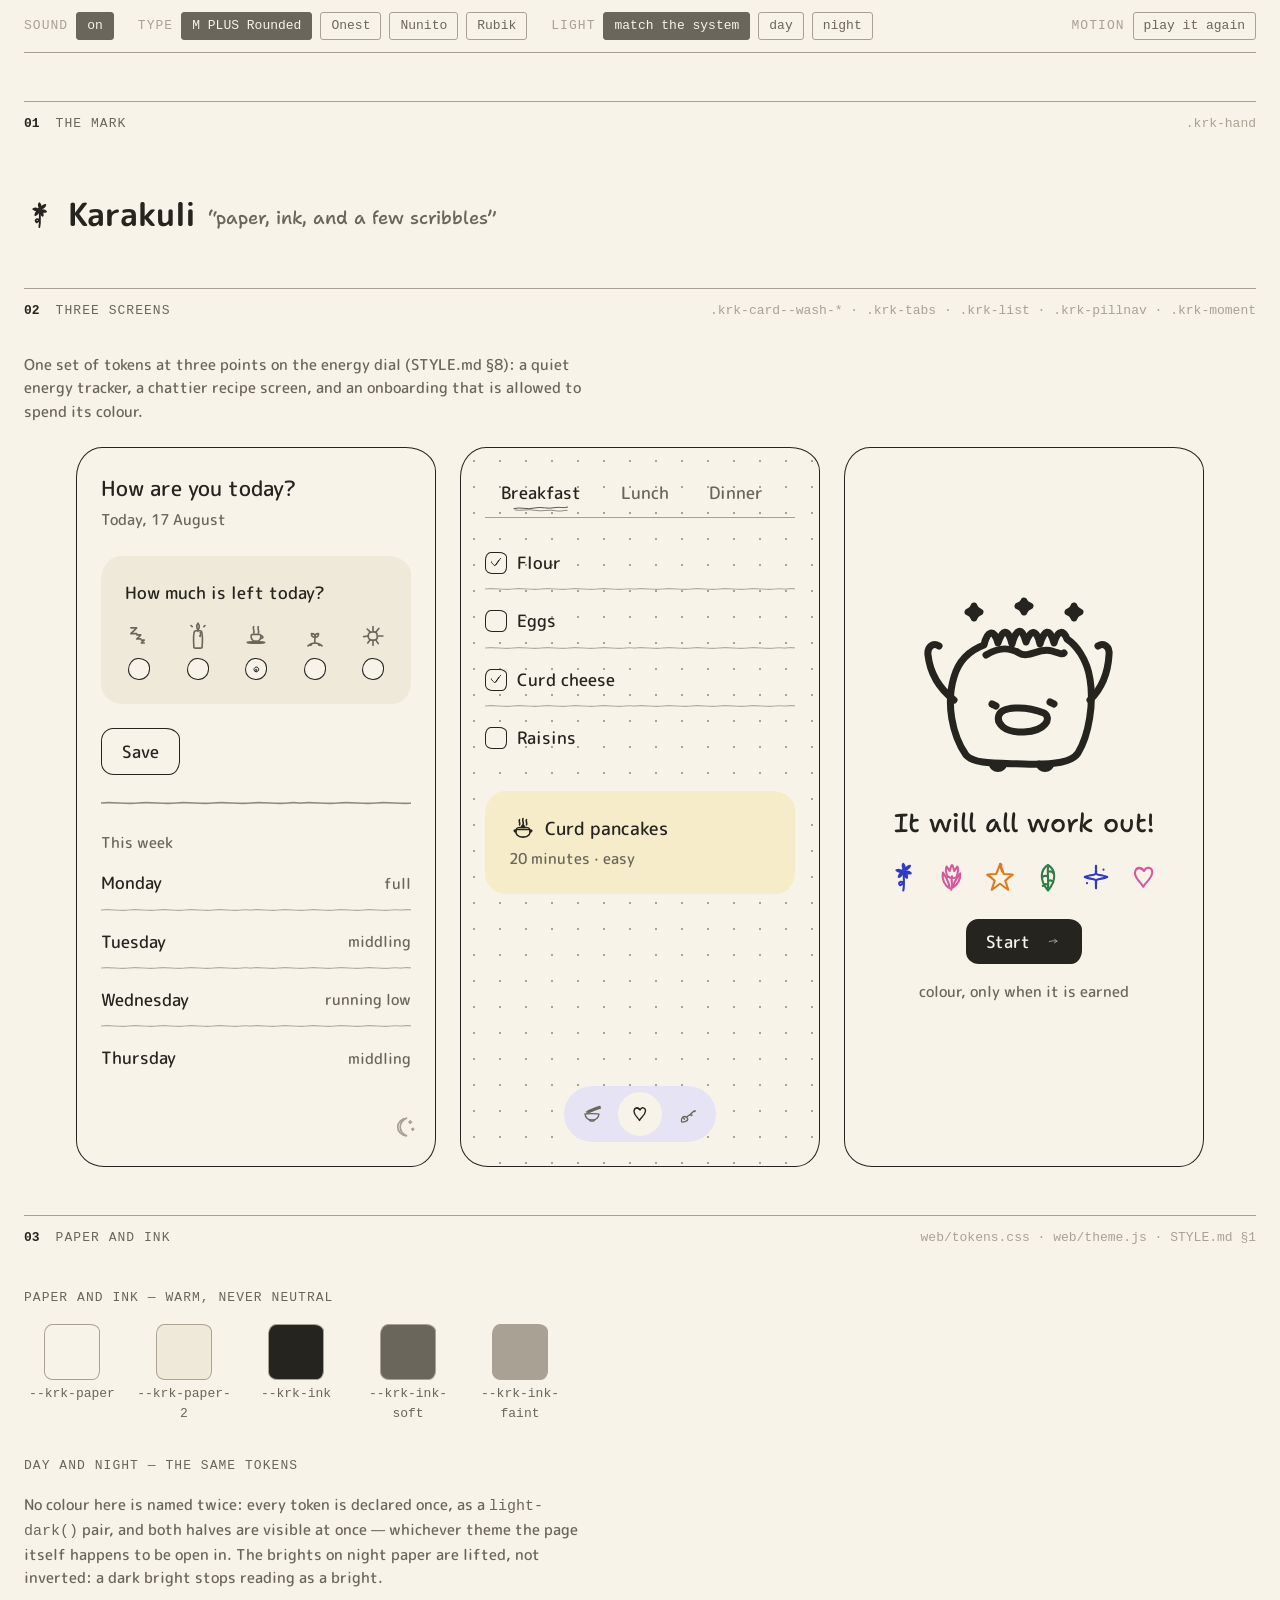
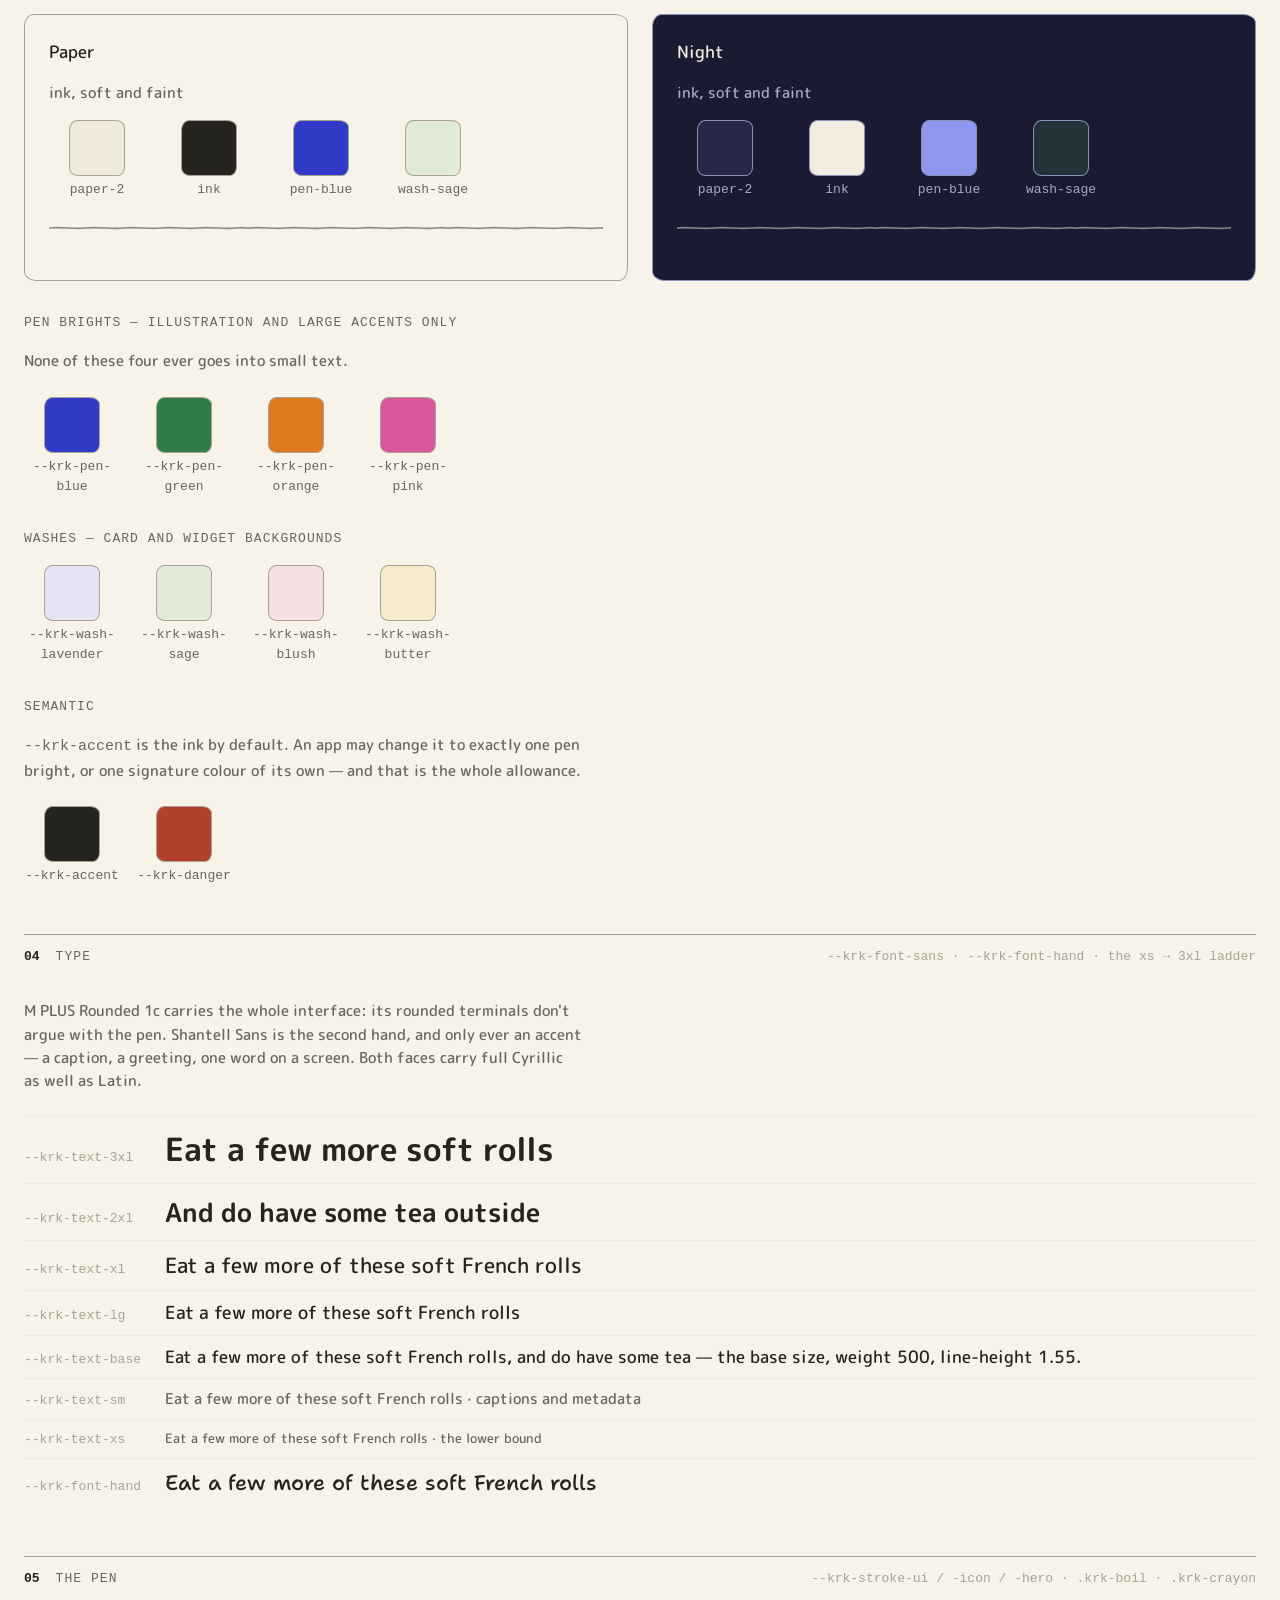
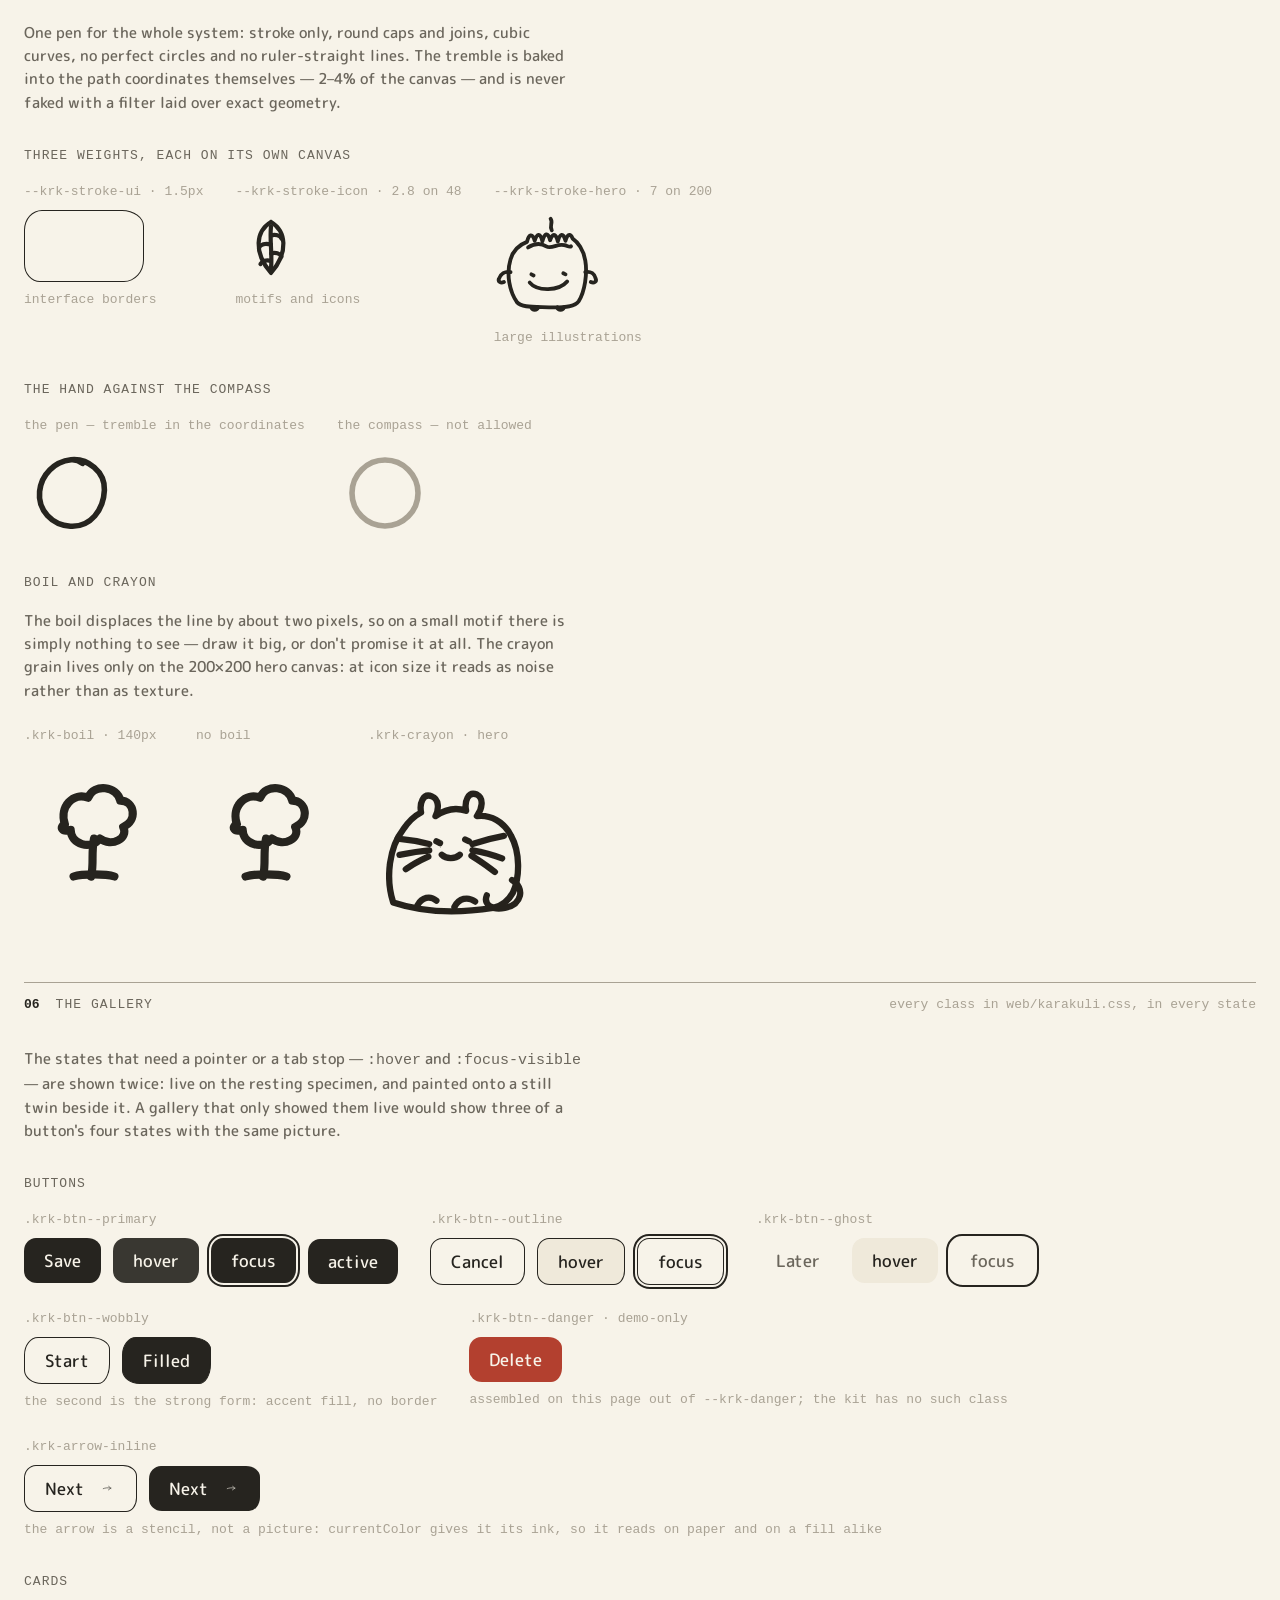
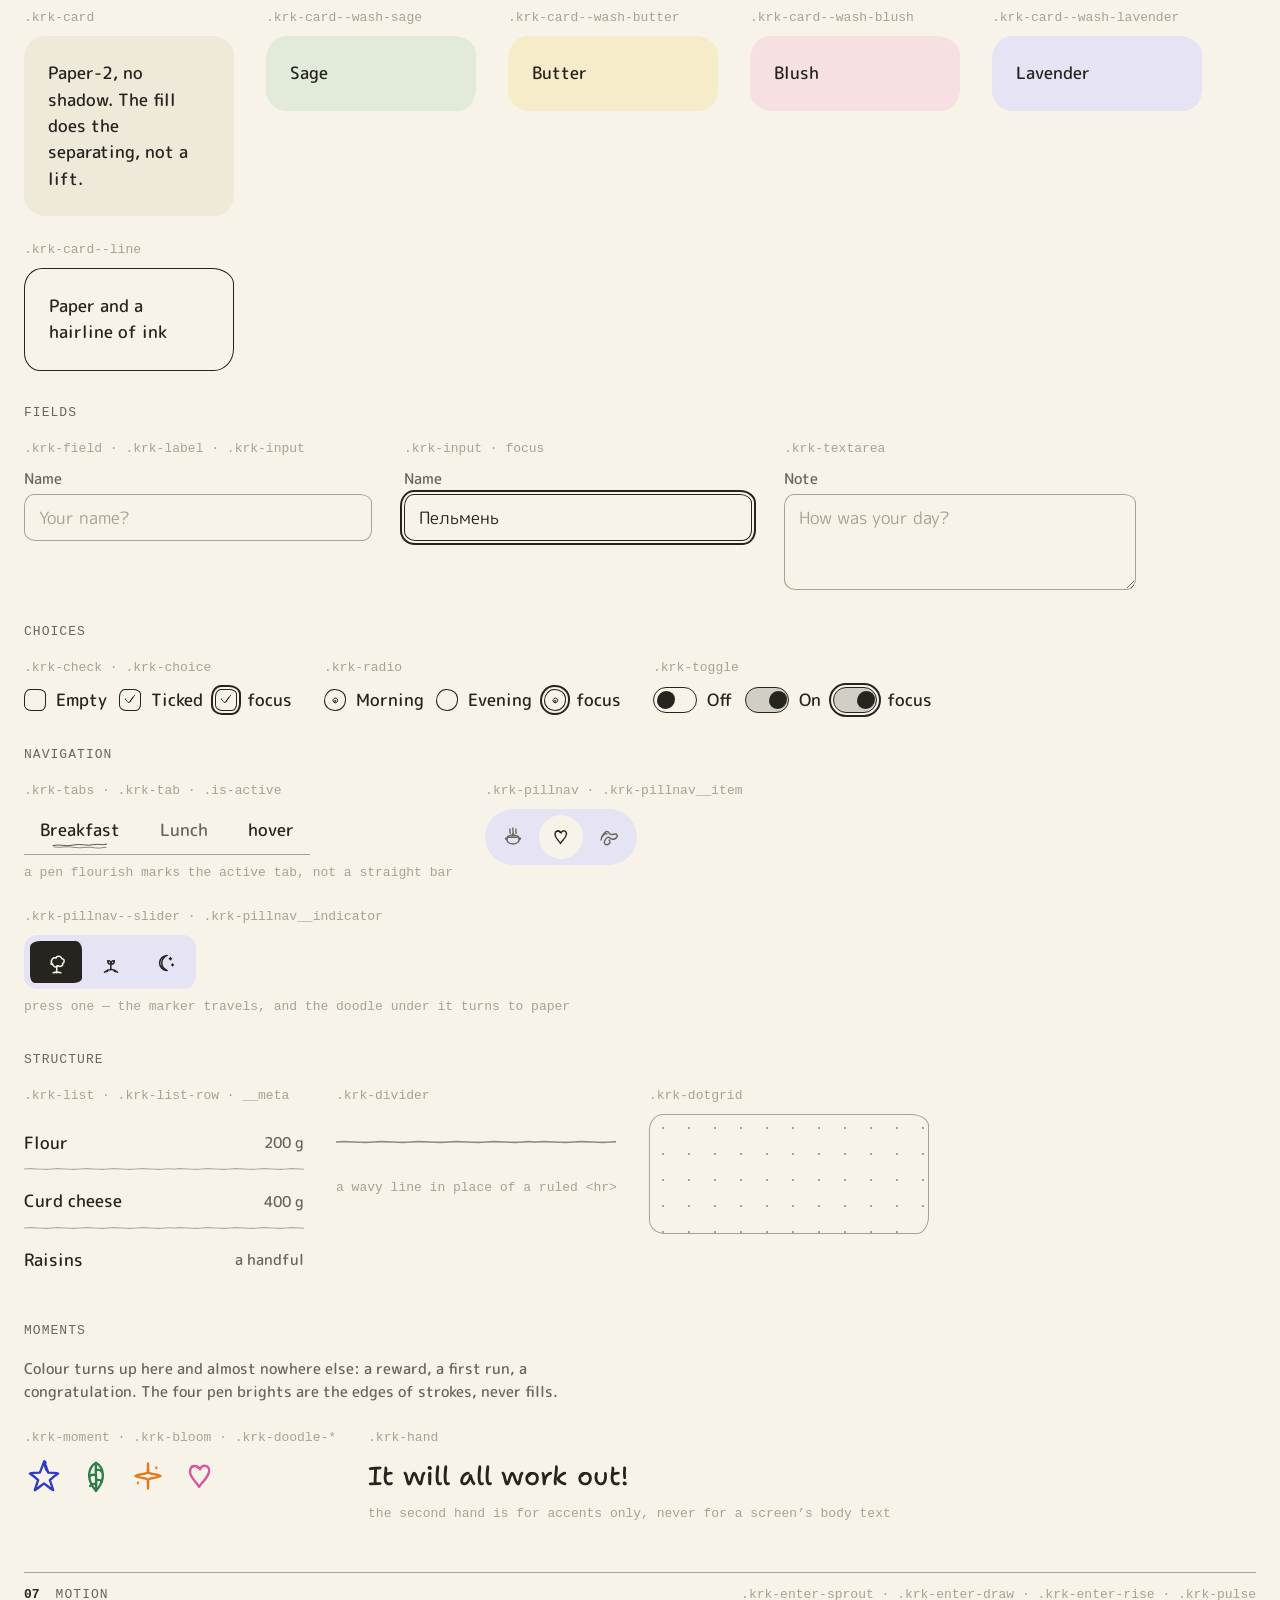
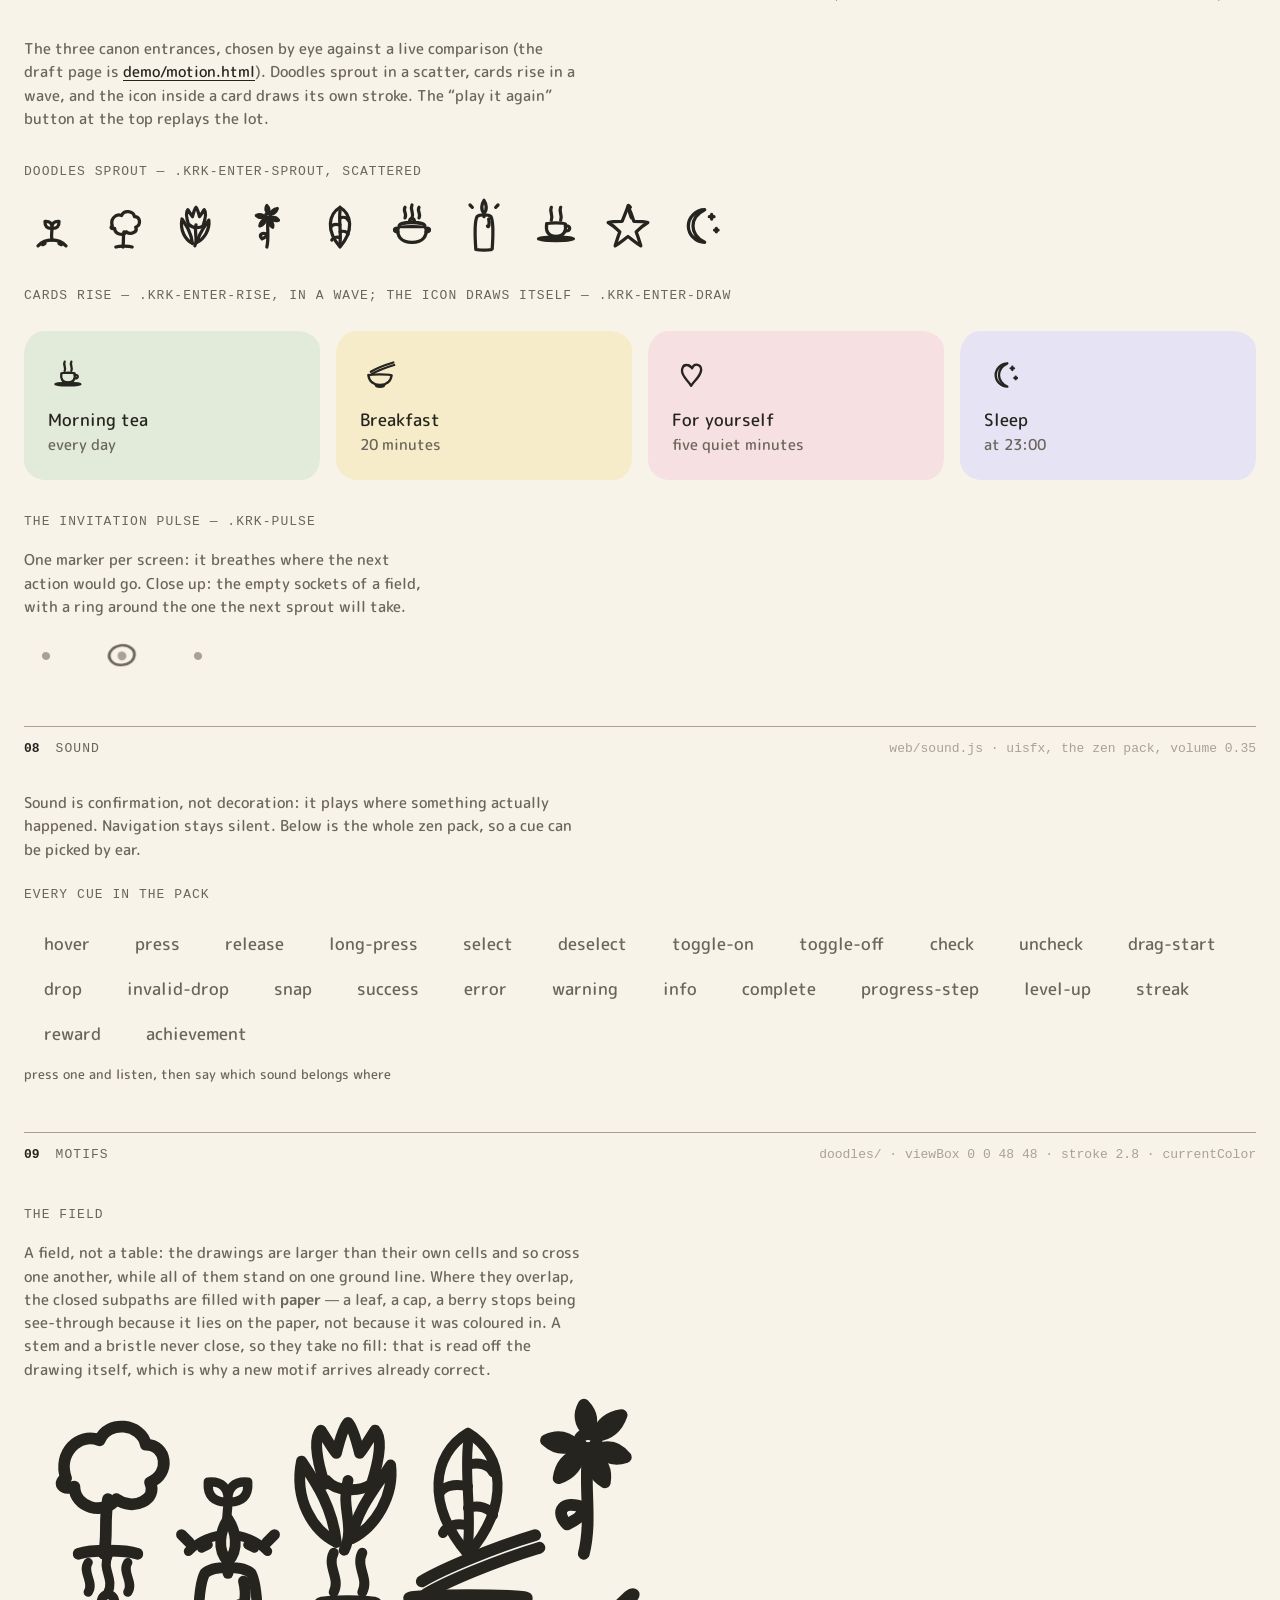
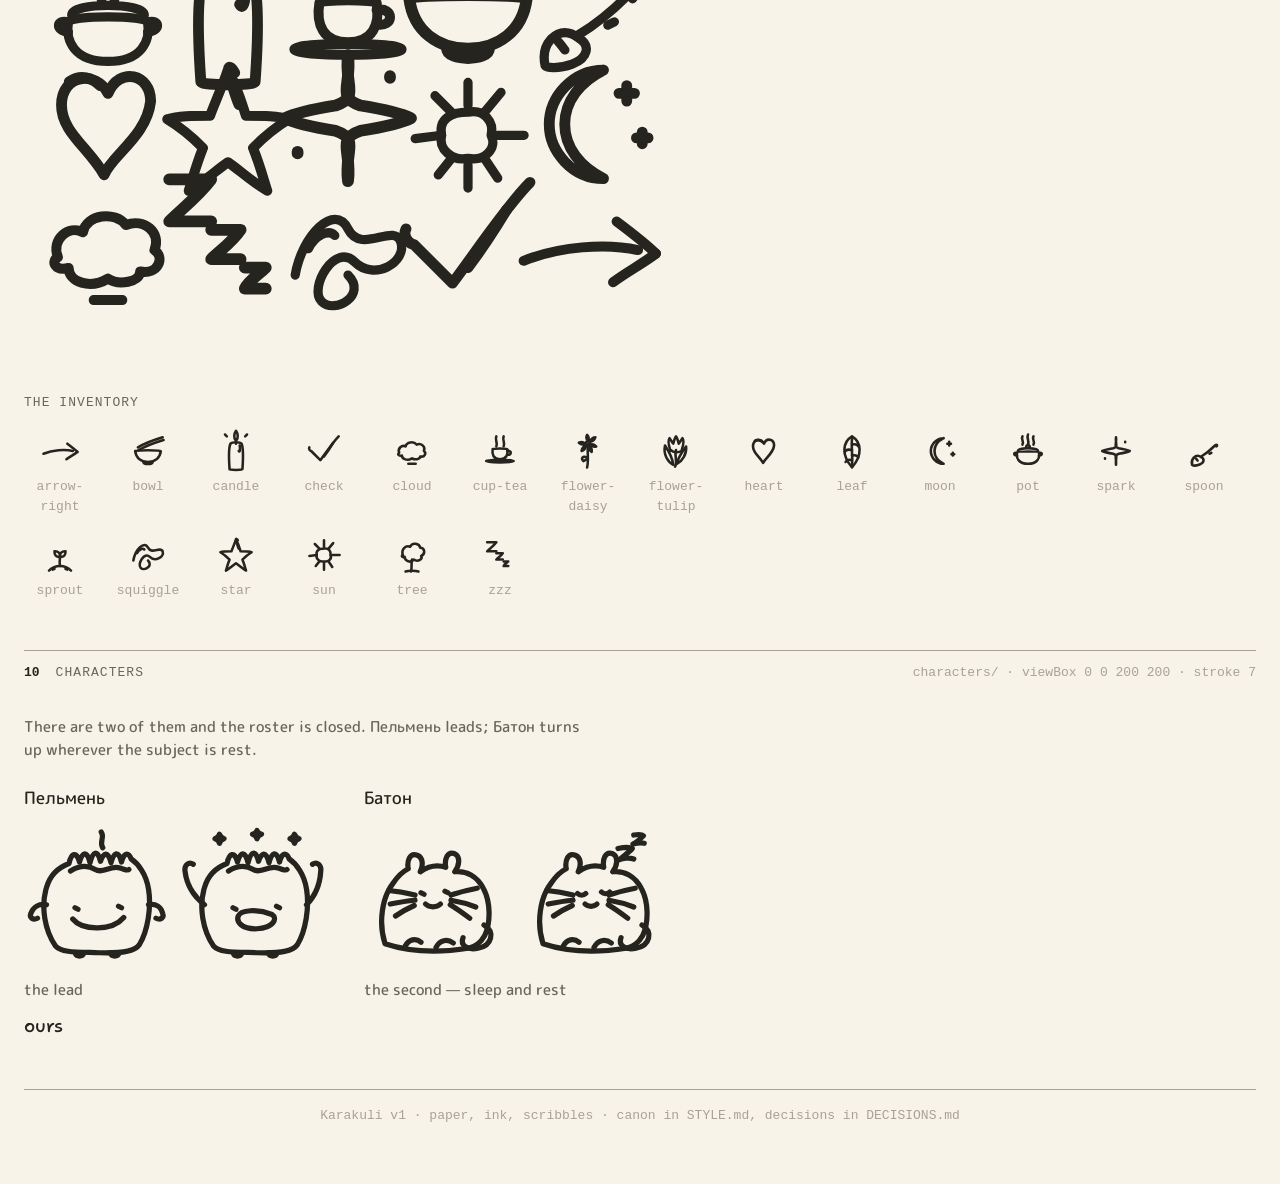
==== commit 967e8eaf: "Dark mode, an English showcase, and a preview led by two real apps" ====
--- a/demo/index.html
+++ b/demo/index.html
@@ -1,10 +1,10 @@
 <!doctype html>
-<html lang="ru">
+<html lang="en">
 <head>
   <meta charset="UTF-8" />
   <meta name="viewport" content="width=device-width, initial-scale=1" />
-  <title>Karakuli — витрина</title>
-  <meta name="description" content="Karakuli: бумага, чернила и цветные моменты. Вся система на одной странице — экраны, палитра, перо, компоненты, движение, звук, мотивы и персонажи." />
+  <title>Karakuli — the showcase</title>
+  <meta name="description" content="Karakuli: paper, ink and colour moments. The whole system on one page — screens, palette, the pen, components, motion, sound, motifs and characters." />
 
   <link rel="preconnect" href="https://fonts.googleapis.com" />
   <link rel="preconnect" href="https://fonts.gstatic.com" crossorigin />
@@ -214,7 +214,7 @@
        at all. The twins are checked against the live specimens beside
        them whenever this page is touched. */
 
-    .demo-hover.krk-btn--primary { background: #3a372f; }
+    .demo-hover.krk-btn--primary { background: color-mix(in srgb, var(--krk-accent) 91%, var(--krk-paper)); }
     .demo-hover.krk-btn--outline { background: var(--krk-paper-2); }
     .demo-hover.krk-btn--ghost { background: var(--krk-paper-2); color: var(--krk-ink); }
     .demo-hover.krk-tab { color: var(--krk-ink); }
@@ -256,7 +256,7 @@
     html[data-font="nunito"] { --krk-font-sans: 'Nunito', 'M PLUS Rounded 1c', 'Onest', 'Inter', system-ui, sans-serif; }
     html[data-font="rubik"] { --krk-font-sans: 'Rubik', 'M PLUS Rounded 1c', 'Onest', 'Inter', system-ui, sans-serif; }
 
-    /* ---- 01 Марка ----------------------------------------------- */
+    /* ---- 01 The mark -------------------------------------------- */
 
     .demo-header { padding-top: var(--krk-space-5); }
 
@@ -279,7 +279,7 @@
       font-size: var(--krk-text-lg);
     }
 
-    /* ---- 02 Три экрана ------------------------------------------ */
+    /* ---- 02 Three screens --------------------------------------- */
 
     .demo-phones {
       display: flex;
@@ -368,7 +368,7 @@
       gap: var(--krk-space-3);
     }
 
-    /* ---- 03 Бумага и чернила ------------------------------------ */
+    /* ---- 03 Paper and ink --------------------------------------- */
 
     .demo-swatch-row {
       display: flex;
@@ -385,6 +385,28 @@
       text-align: center;
     }
 
+    /* Both grounds at once, whichever one the page itself is in. color-scheme
+       inherits, and light-dark() resolves against the element's own computed
+       value — so pinning it on a panel makes every token inside that panel
+       pick its other half, with no JavaScript and no second set of hexes. */
+    .demo-grounds {
+      display: flex;
+      flex-wrap: wrap;
+      gap: var(--krk-space-5);
+    }
+
+    .demo-ground {
+      flex: 1 1 260px;
+      padding: var(--krk-space-5);
+      background: var(--krk-paper);
+      color: var(--krk-ink);
+      border: 1px solid var(--krk-ink-faint);
+      border-radius: 10px 13px 9px 12px / 12px 9px 13px 10px;
+    }
+
+    .demo-ground--day { color-scheme: light; }
+    .demo-ground--night { color-scheme: dark; }
+
     .demo-swatch__chip {
       width: 56px;
       height: 56px;
@@ -399,7 +421,7 @@
       overflow-wrap: anywhere;
     }
 
-    /* ---- 04 Типографика ----------------------------------------- */
+    /* ---- 04 Type ------------------------------------------------ */
 
     .demo-type-row {
       display: flex;
@@ -418,7 +440,7 @@
 
     .demo-type-row__sample { min-width: 0; overflow-wrap: anywhere; }
 
-    /* ---- 05 Перо ------------------------------------------------- */
+    /* ---- 05 The pen --------------------------------------------- */
 
     .demo-pen-row {
       display: flex;
@@ -432,7 +454,7 @@
     .demo-motif-lg { width: 140px; height: 140px; color: var(--krk-ink); }
     .demo-hero-lg { width: 180px; height: 180px; color: var(--krk-ink); }
 
-    /* ---- 06 Витрина: composition-only helpers -------------------- */
+    /* ---- 06 The gallery: composition-only helpers --------------- */
 
     .demo-field-narrow { min-width: 220px; }
 
@@ -456,7 +478,7 @@
       transform: none;
     }
 
-    /* ---- 07 Движение --------------------------------------------- */
+    /* ---- 07 Motion ---------------------------------------------- */
 
     .demo-anim-motifs {
       display: flex;
@@ -480,7 +502,7 @@
     .demo-pulse-dot { width: 44px; height: 44px; display: block; }
     .demo-pulse-next { display: inline-flex; }
 
-    /* ---- 09 Мотивы ------------------------------------------------
+    /* ---- 09 Motifs ----------------------------------------------
        The field, per STYLE.md §9: motifs drawn larger than their cell so
        the set reads as a thicket rather than a lattice, every one of
        them standing on a single ground line, and the overhang paid for
@@ -492,7 +514,18 @@
       display: grid;
       grid-template-columns: repeat(auto-fill, minmax(112px, 1fr));
       gap: 0;
-      padding: var(--krk-space-8) var(--krk-space-5) var(--krk-space-6);
+      /* Bounded to five columns on a desktop plate, which is what turns the
+         set into four full rows instead of eleven and a ragged nine — a
+         half-empty last row reads as a rendering fault rather than as a
+         garden. auto-fill still drops to three or two on a narrow screen.
+         The bound matches .demo-note's measure so plate and note share a
+         left edge and a right one. */
+      max-width: 648px;
+      /* Top padding is the overhang rule: a motif at 168% stands well over
+         its own root and a sprout stands higher still. The foot needs far
+         less, because every motif already leaves the bottom quarter of its
+         cell as ground. */
+      padding: var(--krk-space-8) var(--krk-space-5) var(--krk-space-3);
       background: var(--krk-paper);
       color: var(--krk-ink);
     }
@@ -546,7 +579,7 @@
       overflow-wrap: anywhere;
     }
 
-    /* ---- 10 Персонажи -------------------------------------------- */
+    /* ---- 10 Characters ------------------------------------------ */
 
     .demo-character-grid {
       display: flex;
@@ -590,10 +623,13 @@
     }
   </style>
 
-  <!-- Restore the font-switcher preview before first paint, so a refresh
-       doesn't flash the default look before the wiring script (bottom of
-       body) re-applies the saved choice. Independent of the sound layer
-       by design — this must keep working even if sound.js is broken. -->
+  <!-- Restore the font-switcher preview and the theme before first paint, so
+       a refresh doesn't flash the default look before the wiring script
+       (bottom of body) re-applies the saved choice. Independent of the sound
+       layer by design — this must keep working even if sound.js is broken.
+       The theme half cannot be done from web/theme.js's module import: a
+       module is async by definition, so it always resolves after the first
+       paint has already happened in the wrong colours. -->
   <script>
     (function () {
       try {
@@ -604,6 +640,12 @@
         if (font === 'onest' || font === 'nunito' || font === 'rubik') {
           document.documentElement.dataset.font = font;
         }
+        // Same shape for the theme: no attribute means "follow the OS",
+        // which is also what an unrecognised stored value falls back to.
+        var theme = localStorage.getItem('krk-theme');
+        if (theme === 'light' || theme === 'dark') {
+          document.documentElement.setAttribute('data-theme', theme);
+        }
       } catch (e) {
         // localStorage unavailable (private mode, etc.) — defaults stand.
       }
@@ -614,27 +656,34 @@
 
   <div class="demo-controls">
     <div class="demo-control-group">
-      <span class="demo-control-label" id="demo-sound-label">Звук</span>
-      <button id="krk-sound-toggle" class="demo-chip" type="button" aria-pressed="true" aria-describedby="demo-sound-label">вкл</button>
+      <span class="demo-control-label" id="demo-sound-label">Sound</span>
+      <button id="krk-sound-toggle" class="demo-chip" type="button" aria-pressed="true" aria-describedby="demo-sound-label">on</button>
     </div>
 
     <div class="demo-control-group" role="group" aria-labelledby="demo-font-label">
-      <span class="demo-control-label" id="demo-font-label">Шрифт</span>
+      <span class="demo-control-label" id="demo-font-label">Type</span>
       <button class="demo-chip demo-font-btn" type="button" data-font-choice="mplus" aria-pressed="true">M PLUS Rounded</button>
       <button class="demo-chip demo-font-btn" type="button" data-font-choice="onest" aria-pressed="false">Onest</button>
       <button class="demo-chip demo-font-btn" type="button" data-font-choice="nunito" aria-pressed="false">Nunito</button>
       <button class="demo-chip demo-font-btn" type="button" data-font-choice="rubik" aria-pressed="false">Rubik</button>
     </div>
 
+    <div class="demo-control-group" role="group" aria-labelledby="demo-theme-label">
+      <span class="demo-control-label" id="demo-theme-label">Light</span>
+      <button class="demo-chip demo-theme-btn" type="button" data-theme-choice="system" aria-pressed="true">match the system</button>
+      <button class="demo-chip demo-theme-btn" type="button" data-theme-choice="light" aria-pressed="false">day</button>
+      <button class="demo-chip demo-theme-btn" type="button" data-theme-choice="dark" aria-pressed="false">night</button>
+    </div>
+
     <div class="demo-control-group">
-      <span class="demo-control-label" id="demo-replay-label">Движение</span>
-      <button id="demo-replay" class="demo-chip" type="button" aria-describedby="demo-replay-label">показать ещё раз</button>
+      <span class="demo-control-label" id="demo-replay-label">Motion</span>
+      <button id="demo-replay" class="demo-chip" type="button" aria-describedby="demo-replay-label">play it again</button>
     </div>
   </div>
 
   <h2 class="demo-marker">
     <span class="demo-marker__num">01</span>
-    <span class="demo-marker__name">Марка</span>
+    <span class="demo-marker__name">The mark</span>
     <span class="demo-marker__note">.krk-hand</span>
   </h2>
 
@@ -648,30 +697,36 @@
         </svg>
       <h1 class="demo-header__title">Karakuli</h1>
     </div>
-    <p class="krk-hand demo-header__tagline">«бумага, чернила и немного каляк»</p>
+    <p class="krk-hand demo-header__tagline">“paper, ink, and a few scribbles”</p>
   </header>
 
   <h2 class="demo-marker">
     <span class="demo-marker__num">02</span>
-    <span class="demo-marker__name">Три экрана</span>
+    <span class="demo-marker__name">Three screens</span>
     <span class="demo-marker__note">.krk-card--wash-* · .krk-tabs · .krk-list · .krk-pillnav · .krk-moment</span>
   </h2>
 
-  <section class="demo-plate" id="screens" aria-label="Три экрана">
+  <section class="demo-plate" id="screens" aria-label="Three screens">
     <p class="demo-note">
-      Один набор токенов на трёх точках «шкалы энергии» (STYLE.md §8): тихий трекер сил,
-      разговорчивые рецепты и онбординг, которому позволено потратить цвет.
+      One set of tokens at three points on the energy dial (STYLE.md §8): a quiet
+      energy tracker, a chattier recipe screen, and an onboarding that is allowed
+      to spend its colour.
     </p>
     <div class="demo-phones">
 
-      <!-- SCREEN A — «Силы», calm exhaustion tracker -->
+      <!-- SCREEN A — "Energy", a calm exhaustion tracker -->
       <div class="demo-phone">
         <div class="demo-phone__screen">
-          <p style="font-size:var(--krk-text-xl);font-weight:500;">Как ты сегодня?</p>
-          <p class="krk-list-row__meta" style="margin-top:var(--krk-space-1);margin-bottom:var(--krk-space-5);">Сегодня, 17 августа</p>
-
-          <div class="krk-card krk-card--wash-sage">
-            <p style="font-weight:500;margin-bottom:var(--krk-space-4);">Сколько сил осталось?</p>
+          <p style="font-size:var(--krk-text-xl);font-weight:500;">How are you today?</p>
+          <p class="krk-list-row__meta" style="margin-top:var(--krk-space-1);margin-bottom:var(--krk-space-5);">Today, 17 August</p>
+
+          <!-- Plain paper-2, not a wash. This is a calm base screen, and STYLE.md
+               §5 keeps those to paper and ink: a tinted slab here is the loudest
+               mark on the page, and the scale underneath it is what the screen is
+               actually about. The four washes are shown in the gallery, on cards
+               whose job is to be a wash. -->
+          <div class="krk-card">
+            <p style="font-weight:500;margin-bottom:var(--krk-space-4);">How much is left today?</p>
             <div class="demo-energy-scale">
               <label class="demo-energy-item">
                 <svg width="28" height="28" viewBox="0 0 48 48" fill="none" stroke="currentColor" stroke-width="2.8" stroke-linecap="round" stroke-linejoin="round" aria-hidden="true">
@@ -679,7 +734,7 @@
                   <path d="M20,22 C23,22 26,22 27,22 C25,25 22,27 20,29 C23,29 25,29 27,29"/>
                   <path d="M28,31 C30,31 32,31 33,31 C31,33 29,34 28,36 C30,36 31,36 33,36"/>
                 </svg>
-                <input type="radio" name="krk-energy" class="krk-radio" aria-label="Совсем нет сил" />
+                <input type="radio" name="krk-energy" class="krk-radio" aria-label="Nothing left" />
               </label>
               <label class="demo-energy-item">
                 <svg width="28" height="28" viewBox="0 0 48 48" fill="none" stroke="currentColor" stroke-width="2.8" stroke-linecap="round" stroke-linejoin="round" aria-hidden="true">
@@ -688,7 +743,7 @@
                   <path d="M28,18 C29,22 28,26 27,24"/>
                   <path d="M14,8 L12,6 M34,8 L36,6"/>
                 </svg>
-                <input type="radio" name="krk-energy" class="krk-radio" aria-label="Мало сил" />
+                <input type="radio" name="krk-energy" class="krk-radio" aria-label="Running low" />
               </label>
               <label class="demo-energy-item">
                 <svg width="28" height="28" viewBox="0 0 48 48" fill="none" stroke="currentColor" stroke-width="2.8" stroke-linecap="round" stroke-linejoin="round" aria-hidden="true">
@@ -697,7 +752,7 @@
                   <path d="M9,35 C9,33 39,33 39,35 C39,37 9,37 9,35"/>
                   <path d="M20,19 C22,15 18,12 20,8 M28,19 C30,15 26,12 28,8"/>
                 </svg>
-                <input type="radio" name="krk-energy" class="krk-radio" checked aria-label="Средне" />
+                <input type="radio" name="krk-energy" class="krk-radio" checked aria-label="Middling" />
               </label>
               <label class="demo-energy-item">
                 <svg width="28" height="28" viewBox="0 0 48 48" fill="none" stroke="currentColor" stroke-width="2.8" stroke-linecap="round" stroke-linejoin="round" aria-hidden="true">
@@ -706,28 +761,28 @@
                   <path d="M24,26 C19.8,26.3 17.7,24.2 18,20 C22.2,19.7 24.3,21.8 24,26 M24,26 C28.2,26.3 30.3,24.2 30,20 C25.8,19.7 23.7,21.8 24,26"/>
                   <path d="M16,40 L18,39 M30,39 L32,40"/>
                 </svg>
-                <input type="radio" name="krk-energy" class="krk-radio" aria-label="Много сил" />
+                <input type="radio" name="krk-energy" class="krk-radio" aria-label="Good" />
               </label>
               <label class="demo-energy-item">
                 <svg width="28" height="28" viewBox="0 0 48 48" fill="none" stroke="currentColor" stroke-width="2.8" stroke-linecap="round" stroke-linejoin="round" aria-hidden="true">
                   <path d="M24,17 C29,16 32,20 31,24 C33,28 29,32 24,31 C19,32 15,28 16,24 C15,19 19,17 24,17"/>
                   <path d="M24,15 L24,8 M29,17 L34,11 M33,24 L41,24 M29,31 L33,37 M24,33 L24,40 M19,31 L15,36 M16,24 L8,25 M19,17 L14,12"/>
                 </svg>
-                <input type="radio" name="krk-energy" class="krk-radio" aria-label="Полон сил" />
+                <input type="radio" name="krk-energy" class="krk-radio" aria-label="Full" />
               </label>
             </div>
           </div>
 
-          <button class="krk-btn krk-btn--outline" style="margin-top:var(--krk-space-5);" type="button">Сохранить</button>
+          <button class="krk-btn krk-btn--outline" style="margin-top:var(--krk-space-5);" type="button">Save</button>
 
           <hr class="krk-divider" />
 
-          <p class="krk-list-row__meta">На этой неделе</p>
+          <p class="krk-list-row__meta">This week</p>
           <ul class="krk-list">
-            <li class="krk-list-row"><span>Понедельник</span><span class="krk-list-row__meta">полон сил</span></li>
-            <li class="krk-list-row"><span>Вторник</span><span class="krk-list-row__meta">средне</span></li>
-            <li class="krk-list-row"><span>Среда</span><span class="krk-list-row__meta">мало сил</span></li>
-            <li class="krk-list-row"><span>Четверг</span><span class="krk-list-row__meta">средне</span></li>
+            <li class="krk-list-row"><span>Monday</span><span class="krk-list-row__meta">full</span></li>
+            <li class="krk-list-row"><span>Tuesday</span><span class="krk-list-row__meta">middling</span></li>
+            <li class="krk-list-row"><span>Wednesday</span><span class="krk-list-row__meta">running low</span></li>
+            <li class="krk-list-row"><span>Thursday</span><span class="krk-list-row__meta">middling</span></li>
           </ul>
         </div>
         <div class="demo-corner-moon">
@@ -738,27 +793,27 @@
         </div>
       </div>
 
-      <!-- SCREEN B — «Рецепты», playful -->
+      <!-- SCREEN B — "Recipes", playful -->
       <div class="demo-phone">
         <div class="demo-phone__screen krk-dotgrid">
           <div class="krk-tabs">
-            <button class="krk-tab is-active" type="button">Завтрак</button>
-            <button class="krk-tab" type="button">Обед</button>
-            <button class="krk-tab" type="button">Ужин</button>
+            <button class="krk-tab is-active" type="button">Breakfast</button>
+            <button class="krk-tab" type="button">Lunch</button>
+            <button class="krk-tab" type="button">Dinner</button>
           </div>
 
           <ul class="krk-list" style="margin-top:var(--krk-space-4);">
             <li class="krk-list-row">
-              <label class="krk-choice"><input type="checkbox" class="krk-check" checked /><span>Мука</span></label>
+              <label class="krk-choice"><input type="checkbox" class="krk-check" checked /><span>Flour</span></label>
             </li>
             <li class="krk-list-row">
-              <label class="krk-choice"><input type="checkbox" class="krk-check" /><span>Яйца</span></label>
+              <label class="krk-choice"><input type="checkbox" class="krk-check" /><span>Eggs</span></label>
             </li>
             <li class="krk-list-row">
-              <label class="krk-choice"><input type="checkbox" class="krk-check" checked /><span>Творог</span></label>
+              <label class="krk-choice"><input type="checkbox" class="krk-check" checked /><span>Curd cheese</span></label>
             </li>
             <li class="krk-list-row">
-              <label class="krk-choice"><input type="checkbox" class="krk-check" /><span>Изюм</span></label>
+              <label class="krk-choice"><input type="checkbox" class="krk-check" /><span>Raisins</span></label>
             </li>
           </ul>
 
@@ -770,27 +825,27 @@
                 <path d="M13,24 C13,20 35,20 35,24 M22,20 C22,17 26,17 26,20"/>
                 <path d="M18,17 C20,14 16,11 18,8 M24,17 C26,13 22,10 24,6 M30,17 C32,14 28,11 30,8"/>
               </svg>
-              <p style="font-weight:500;font-size:var(--krk-text-lg);">Сырники</p>
+              <p style="font-weight:500;font-size:var(--krk-text-lg);">Curd pancakes</p>
             </div>
-            <p class="krk-list-row__meta" style="margin-top:var(--krk-space-1);">20 минут · просто</p>
+            <p class="krk-list-row__meta" style="margin-top:var(--krk-space-1);">20 minutes · easy</p>
           </div>
         </div>
 
         <nav class="krk-pillnav">
-          <button class="krk-pillnav__item" type="button" aria-label="Рецепты">
+          <button class="krk-pillnav__item" type="button" aria-label="Recipes">
             <svg width="24" height="24" viewBox="0 0 48 48" fill="none" stroke="currentColor" stroke-width="2.8" stroke-linecap="round" stroke-linejoin="round" aria-hidden="true">
               <path d="M10,24 C11,32 17,36 24,36 C31,36 37,32 38,24 C38,23 10,23 10,24"/>
               <path d="M19,36 C19,39 29,39 29,36"/>
               <path d="M13,20 C18,17 30,12 40,9 M14,23 C19,20 31,15 41,12"/>
             </svg>
           </button>
-          <button class="krk-pillnav__item is-active" type="button" aria-label="Избранное">
+          <button class="krk-pillnav__item is-active" type="button" aria-label="Favourites">
             <svg width="24" height="24" viewBox="0 0 48 48" fill="none" stroke="currentColor" stroke-width="2.8" stroke-linecap="round" stroke-linejoin="round" aria-hidden="true">
               <path d="M24,16 C21,10 12,11 12,19 C12,26 19,30 23,37 C25,32 34,27 35,18 C35,11 27,9 24,16"/>
               <path d="M22,14 C20,12 17,11 14,13"/>
             </svg>
           </button>
-          <button class="krk-pillnav__item" type="button" aria-label="Список покупок">
+          <button class="krk-pillnav__item" type="button" aria-label="Shopping list">
             <svg width="24" height="24" viewBox="0 0 48 48" fill="none" stroke="currentColor" stroke-width="2.8" stroke-linecap="round" stroke-linejoin="round" aria-hidden="true">
               <path d="M21,30.8 C25,33 24,37 19.2,38.8 C15,40.3 11.5,40 11,39.2 C10.3,36 10.7,33.5 12.8,31.2 C15.5,28.5 18.5,28.8 21,30.8"/>
               <path d="M21,30 C26,27 32,22 36,18 C38,16.5 39,17.5 37.5,19"/>
@@ -819,7 +874,7 @@
             </svg>
           </div>
 
-          <p class="krk-hand" style="font-size:var(--krk-text-2xl);">Всё получится!</p>
+          <p class="krk-hand" style="font-size:var(--krk-text-2xl);">It will all work out!</p>
 
           <div class="krk-moment demo-moment-grid">
             <span class="krk-bloom krk-doodle-blue">
@@ -863,8 +918,8 @@
             </span>
           </div>
 
-          <button id="krk-cta-start" class="krk-btn krk-btn--primary krk-arrow-inline" type="button">Начать</button>
-          <p class="krk-list-row__meta">цвет — только по праздникам</p>
+          <button id="krk-cta-start" class="krk-btn krk-btn--primary krk-arrow-inline" type="button">Start</button>
+          <p class="krk-list-row__meta">colour, only when it is earned</p>
         </div>
       </div>
 
@@ -873,13 +928,13 @@
 
   <h2 class="demo-marker">
     <span class="demo-marker__num">03</span>
-    <span class="demo-marker__name">Бумага и чернила</span>
-    <span class="demo-marker__note">web/tokens.css · STYLE.md §1</span>
+    <span class="demo-marker__name">Paper and ink</span>
+    <span class="demo-marker__note">web/tokens.css · web/theme.js · STYLE.md §1</span>
   </h2>
 
-  <section class="demo-plate" aria-label="Палитра">
-    <div class="demo-group">
-      <h3 class="demo-group__name">Бумага и чернила — тёплые, никогда не нейтральные</h3>
+  <section class="demo-plate" aria-label="Palette">
+    <div class="demo-group">
+      <h3 class="demo-group__name">Paper and ink — warm, never neutral</h3>
       <div class="demo-swatch-row">
         <div class="demo-swatch"><span class="demo-swatch__chip" style="background:var(--krk-paper);"></span><span class="demo-swatch__name">--krk-paper</span></div>
         <div class="demo-swatch"><span class="demo-swatch__chip" style="background:var(--krk-paper-2);"></span><span class="demo-swatch__name">--krk-paper-2</span></div>
@@ -890,8 +945,42 @@
     </div>
 
     <div class="demo-group">
-      <h3 class="demo-group__name">Перьевые яркие — только иллюстрации и крупные акценты</h3>
-      <p class="demo-note">Ни один из этих четырёх никогда не идёт в мелкий текст.</p>
+      <h3 class="demo-group__name">Day and night — the same tokens</h3>
+      <p class="demo-note">
+        No colour here is named twice: every token is declared once, as a
+        <code>light-dark()</code> pair, and both halves are visible at once — whichever
+        theme the page itself happens to be open in. The brights on night paper are
+        lifted, not inverted: a dark bright stops reading as a bright.
+      </p>
+      <div class="demo-grounds">
+        <div class="demo-ground demo-ground--day">
+          <p style="font-weight:500;margin-bottom:var(--krk-space-4);">Paper</p>
+          <p class="krk-list-row__meta" style="margin-bottom:var(--krk-space-4);">ink, soft and faint</p>
+          <div class="demo-swatch-row">
+            <div class="demo-swatch"><span class="demo-swatch__chip" style="background:var(--krk-paper-2);"></span><span class="demo-swatch__name">paper-2</span></div>
+            <div class="demo-swatch"><span class="demo-swatch__chip" style="background:var(--krk-ink);"></span><span class="demo-swatch__name">ink</span></div>
+            <div class="demo-swatch"><span class="demo-swatch__chip" style="background:var(--krk-pen-blue);"></span><span class="demo-swatch__name">pen-blue</span></div>
+            <div class="demo-swatch"><span class="demo-swatch__chip" style="background:var(--krk-wash-sage);"></span><span class="demo-swatch__name">wash-sage</span></div>
+          </div>
+          <hr class="krk-divider">
+        </div>
+        <div class="demo-ground demo-ground--night">
+          <p style="font-weight:500;margin-bottom:var(--krk-space-4);">Night</p>
+          <p class="krk-list-row__meta" style="margin-bottom:var(--krk-space-4);">ink, soft and faint</p>
+          <div class="demo-swatch-row">
+            <div class="demo-swatch"><span class="demo-swatch__chip" style="background:var(--krk-paper-2);"></span><span class="demo-swatch__name">paper-2</span></div>
+            <div class="demo-swatch"><span class="demo-swatch__chip" style="background:var(--krk-ink);"></span><span class="demo-swatch__name">ink</span></div>
+            <div class="demo-swatch"><span class="demo-swatch__chip" style="background:var(--krk-pen-blue);"></span><span class="demo-swatch__name">pen-blue</span></div>
+            <div class="demo-swatch"><span class="demo-swatch__chip" style="background:var(--krk-wash-sage);"></span><span class="demo-swatch__name">wash-sage</span></div>
+          </div>
+          <hr class="krk-divider">
+        </div>
+      </div>
+    </div>
+
+    <div class="demo-group">
+      <h3 class="demo-group__name">Pen brights — illustration and large accents only</h3>
+      <p class="demo-note">None of these four ever goes into small text.</p>
       <div class="demo-swatch-row">
         <div class="demo-swatch"><span class="demo-swatch__chip" style="background:var(--krk-pen-blue);"></span><span class="demo-swatch__name">--krk-pen-blue</span></div>
         <div class="demo-swatch"><span class="demo-swatch__chip" style="background:var(--krk-pen-green);"></span><span class="demo-swatch__name">--krk-pen-green</span></div>
@@ -901,7 +990,7 @@
     </div>
 
     <div class="demo-group">
-      <h3 class="demo-group__name">Заливки — фон карточек и виджетов</h3>
+      <h3 class="demo-group__name">Washes — card and widget backgrounds</h3>
       <div class="demo-swatch-row">
         <div class="demo-swatch"><span class="demo-swatch__chip" style="background:var(--krk-wash-lavender);"></span><span class="demo-swatch__name">--krk-wash-lavender</span></div>
         <div class="demo-swatch"><span class="demo-swatch__chip" style="background:var(--krk-wash-sage);"></span><span class="demo-swatch__name">--krk-wash-sage</span></div>
@@ -911,10 +1000,10 @@
     </div>
 
     <div class="demo-group">
-      <h3 class="demo-group__name">Смысловые</h3>
+      <h3 class="demo-group__name">Semantic</h3>
       <p class="demo-note">
-        <code>--krk-accent</code> по умолчанию равен чернилам: приложение вправе поменять его
-        ровно на один перьевой яркий или один свой фирменный цвет — и на этом всё.
+        <code>--krk-accent</code> is the ink by default. An app may change it to exactly one
+        pen bright, or one signature colour of its own — and that is the whole allowance.
       </p>
       <div class="demo-swatch-row">
         <div class="demo-swatch"><span class="demo-swatch__chip" style="background:var(--krk-accent);"></span><span class="demo-swatch__name">--krk-accent</span></div>
@@ -925,102 +1014,103 @@
 
   <h2 class="demo-marker">
     <span class="demo-marker__num">04</span>
-    <span class="demo-marker__name">Типографика</span>
-    <span class="demo-marker__note">--krk-font-sans · --krk-font-hand · шкала xs → 3xl</span>
+    <span class="demo-marker__name">Type</span>
+    <span class="demo-marker__note">--krk-font-sans · --krk-font-hand · the xs → 3xl ladder</span>
   </h2>
 
-  <section class="demo-plate" aria-label="Типографика">
+  <section class="demo-plate" aria-label="Type">
     <p class="demo-note">
-      M PLUS Rounded 1c держит весь интерфейс: у неё скруглённые концы штрихов, поэтому
-      она не спорит с пером. Shantell Sans — вторая рука, и только для акцентов:
-      подпись, поздравление, одно слово на экране. Обе несут полную кириллицу.
+      M PLUS Rounded 1c carries the whole interface: its rounded terminals don't argue
+      with the pen. Shantell Sans is the second hand, and only ever an accent — a caption,
+      a greeting, one word on a screen. Both faces carry full Cyrillic as well as Latin.
     </p>
 
     <div class="demo-type-row">
       <span class="demo-type-row__token">--krk-text-3xl</span>
-      <span class="demo-type-row__sample" style="font-size:var(--krk-text-3xl);font-weight:700;">Съешь ещё этих мягких булок</span>
+      <span class="demo-type-row__sample" style="font-size:var(--krk-text-3xl);font-weight:700;">Eat a few more soft rolls</span>
     </div>
     <div class="demo-type-row">
       <span class="demo-type-row__token">--krk-text-2xl</span>
-      <span class="demo-type-row__sample" style="font-size:var(--krk-text-2xl);font-weight:700;">Да выпей же чаю на веранде</span>
+      <span class="demo-type-row__sample" style="font-size:var(--krk-text-2xl);font-weight:700;">And do have some tea outside</span>
     </div>
     <div class="demo-type-row">
       <span class="demo-type-row__token">--krk-text-xl</span>
-      <span class="demo-type-row__sample" style="font-size:var(--krk-text-xl);font-weight:500;">Съешь ещё этих мягких французских булок</span>
+      <span class="demo-type-row__sample" style="font-size:var(--krk-text-xl);font-weight:500;">Eat a few more of these soft French rolls</span>
     </div>
     <div class="demo-type-row">
       <span class="demo-type-row__token">--krk-text-lg</span>
-      <span class="demo-type-row__sample" style="font-size:var(--krk-text-lg);">Съешь ещё этих мягких французских булок</span>
+      <span class="demo-type-row__sample" style="font-size:var(--krk-text-lg);">Eat a few more of these soft French rolls</span>
     </div>
     <div class="demo-type-row">
       <span class="demo-type-row__token">--krk-text-base</span>
-      <span class="demo-type-row__sample" style="font-size:var(--krk-text-base);">Съешь ещё этих мягких французских булок, да выпей же чаю — основной размер, вес 500, интерлиньяж 1.55.</span>
+      <span class="demo-type-row__sample" style="font-size:var(--krk-text-base);">Eat a few more of these soft French rolls, and do have some tea — the base size, weight 500, line-height 1.55.</span>
     </div>
     <div class="demo-type-row">
       <span class="demo-type-row__token">--krk-text-sm</span>
-      <span class="demo-type-row__sample krk-list-row__meta">Съешь ещё этих мягких французских булок · подписи и метаданные</span>
+      <span class="demo-type-row__sample krk-list-row__meta">Eat a few more of these soft French rolls · captions and metadata</span>
     </div>
     <div class="demo-type-row">
       <span class="demo-type-row__token">--krk-text-xs</span>
-      <span class="demo-type-row__sample" style="font-size:var(--krk-text-xs);color:var(--krk-ink-soft);">Съешь ещё этих мягких французских булок · нижняя граница</span>
+      <span class="demo-type-row__sample" style="font-size:var(--krk-text-xs);color:var(--krk-ink-soft);">Eat a few more of these soft French rolls · the lower bound</span>
     </div>
     <div class="demo-type-row">
       <span class="demo-type-row__token">--krk-font-hand</span>
-      <span class="demo-type-row__sample krk-hand" style="font-size:var(--krk-text-xl);">Съешь ещё этих мягких французских булок</span>
+      <span class="demo-type-row__sample krk-hand" style="font-size:var(--krk-text-xl);">Eat a few more of these soft French rolls</span>
     </div>
   </section>
 
   <h2 class="demo-marker">
     <span class="demo-marker__num">05</span>
-    <span class="demo-marker__name">Перо</span>
+    <span class="demo-marker__name">The pen</span>
     <span class="demo-marker__note">--krk-stroke-ui / -icon / -hero · .krk-boil · .krk-crayon</span>
   </h2>
 
-  <section class="demo-plate" aria-label="Перо">
+  <section class="demo-plate" aria-label="The pen">
     <p class="demo-note">
-      Одно перо на всю систему: только штрих, круглые концы и стыки, кубические кривые,
-      никаких идеальных окружностей и прямых. Дрожь запечена в самих координатах пути —
-      2–4% от холста — и никогда не изображается фильтром поверх ровной геометрии.
+      One pen for the whole system: stroke only, round caps and joins, cubic curves, no
+      perfect circles and no ruler-straight lines. The tremble is baked into the path
+      coordinates themselves — 2–4% of the canvas — and is never faked with a filter laid
+      over exact geometry.
     </p>
 
     <div class="demo-group">
-      <h3 class="demo-group__name">Три толщины, каждая на своём холсте</h3>
+      <h3 class="demo-group__name">Three weights, each on its own canvas</h3>
       <div class="demo-pen-row">
         <div class="demo-spec">
           <span class="demo-spec__label">--krk-stroke-ui · 1.5px</span>
           <div class="demo-spec__body">
             <span style="display:block;width:120px;height:72px;border:var(--krk-stroke-ui) solid var(--krk-ink);border-radius:18px 22px 20px 16px / 20px 16px 22px 18px;"></span>
           </div>
-          <span class="demo-spec__label">границы интерфейса</span>
-        </div>
-        <div class="demo-spec">
-          <span class="demo-spec__label">--krk-stroke-icon · 2.8 на 48</span>
+          <span class="demo-spec__label">interface borders</span>
+        </div>
+        <div class="demo-spec">
+          <span class="demo-spec__label">--krk-stroke-icon · 2.8 on 48</span>
           <div class="demo-spec__body">
-            <span class="demo-pen-sample" style="display:block;width:72px;height:72px;" data-src="../doodles/leaf.svg" role="img" aria-label="лист"></span>
-          </div>
-          <span class="demo-spec__label">мотивы и иконки</span>
-        </div>
-        <div class="demo-spec">
-          <span class="demo-spec__label">--krk-stroke-hero · 7 на 200</span>
+            <span class="demo-pen-sample" style="display:block;width:72px;height:72px;" data-src="../doodles/leaf.svg" role="img" aria-label="leaf"></span>
+          </div>
+          <span class="demo-spec__label">motifs and icons</span>
+        </div>
+        <div class="demo-spec">
+          <span class="demo-spec__label">--krk-stroke-hero · 7 on 200</span>
           <div class="demo-spec__body">
             <span class="demo-pen-sample" style="display:block;width:110px;height:110px;" data-src="../characters/pelmen-idle.svg" role="img" aria-label="Пельмень"></span>
           </div>
-          <span class="demo-spec__label">крупные иллюстрации</span>
-        </div>
-      </div>
-    </div>
-
-    <div class="demo-group">
-      <h3 class="demo-group__name">Рука против циркуля</h3>
+          <span class="demo-spec__label">large illustrations</span>
+        </div>
+      </div>
+    </div>
+
+    <div class="demo-group">
+      <h3 class="demo-group__name">The hand against the compass</h3>
       <div class="demo-pen-row">
         <div class="demo-spec">
-          <span class="demo-spec__label">перо — дрожь в координатах</span>
+          <span class="demo-spec__label">the pen — tremble in the coordinates</span>
           <svg width="96" height="96" viewBox="0 0 48 48" fill="none" stroke="currentColor" stroke-width="2.8" stroke-linecap="round" stroke-linejoin="round" style="color:var(--krk-ink);" aria-hidden="true">
             <path d="M23.5,7.4 C31.8,6.6 40.6,13.2 40.2,22.6 C39.8,32.4 33.4,41.2 23.2,40.6 C14.2,40 6.8,32.8 7.8,23.2 C8.7,14.6 15.2,8.4 23.5,7.4 C25.6,7.2 27.6,7.9 29.2,9.2" />
           </svg>
         </div>
         <div class="demo-spec">
-          <span class="demo-spec__label">циркуль — так нельзя</span>
+          <span class="demo-spec__label">the compass — not allowed</span>
           <svg width="96" height="96" viewBox="0 0 48 48" fill="none" stroke="currentColor" stroke-width="2.8" stroke-linecap="round" stroke-linejoin="round" style="color:var(--krk-ink-faint);" aria-hidden="true">
             <circle cx="24" cy="24" r="16.5" />
           </svg>
@@ -1029,25 +1119,25 @@
     </div>
 
     <div class="demo-group">
-      <h3 class="demo-group__name">Кипение и грифель</h3>
+      <h3 class="demo-group__name">Boil and crayon</h3>
       <p class="demo-note">
-        Кипение смещает линию примерно на два пикселя, поэтому на мелком мотиве его
-        попросту не видно — рисуйте крупно или не обещайте его вовсе. Грифельная
-        зернистость живёт только на героическом холсте 200×200: на иконке она читается
-        как шум, а не как фактура.
+        The boil displaces the line by about two pixels, so on a small motif there is
+        simply nothing to see — draw it big, or don't promise it at all. The crayon grain
+        lives only on the 200×200 hero canvas: at icon size it reads as noise rather than
+        as texture.
       </p>
       <div class="demo-pen-row">
         <div class="demo-spec">
           <span class="demo-spec__label">.krk-boil · 140px</span>
-          <span class="demo-motif-lg krk-boil" data-src="../doodles/tree.svg" role="img" aria-label="дерево, живая линия"></span>
-        </div>
-        <div class="demo-spec">
-          <span class="demo-spec__label">без кипения</span>
-          <span class="demo-motif-lg" data-src="../doodles/tree.svg" role="img" aria-label="дерево, неподвижная линия"></span>
-        </div>
-        <div class="demo-spec">
-          <span class="demo-spec__label">.krk-crayon · герой</span>
-          <span class="demo-hero-lg krk-crayon" data-src="../characters/baton-idle.svg" role="img" aria-label="Батон с грифельной зернистостью"></span>
+          <span class="demo-motif-lg krk-boil" data-src="../doodles/tree.svg" role="img" aria-label="tree, living line"></span>
+        </div>
+        <div class="demo-spec">
+          <span class="demo-spec__label">no boil</span>
+          <span class="demo-motif-lg" data-src="../doodles/tree.svg" role="img" aria-label="tree, still line"></span>
+        </div>
+        <div class="demo-spec">
+          <span class="demo-spec__label">.krk-crayon · hero</span>
+          <span class="demo-hero-lg krk-crayon" data-src="../characters/baton-idle.svg" role="img" aria-label="Батон with crayon grain"></span>
         </div>
       </div>
     </div>
@@ -1055,25 +1145,25 @@
 
   <h2 class="demo-marker">
     <span class="demo-marker__num">06</span>
-    <span class="demo-marker__name">Витрина</span>
-    <span class="demo-marker__note">каждый класс web/karakuli.css, в каждом состоянии</span>
+    <span class="demo-marker__name">The gallery</span>
+    <span class="demo-marker__note">every class in web/karakuli.css, in every state</span>
   </h2>
 
-  <section class="demo-plate" id="gallery" aria-label="Витрина компонентов">
+  <section class="demo-plate" id="gallery" aria-label="Component gallery">
     <p class="demo-note">
-      Состояния, которым нужен курсор или табуляция — <code>:hover</code> и
-      <code>:focus-visible</code> — показаны дважды: живыми на спокойном образце и
-      нарисованными на неподвижном двойнике. Галерея, где они только живые, показывала бы
-      три состояния кнопки из четырёх одной и той же картинкой.
+      The states that need a pointer or a tab stop — <code>:hover</code> and
+      <code>:focus-visible</code> — are shown twice: live on the resting specimen, and
+      painted onto a still twin beside it. A gallery that only showed them live would show
+      three of a button's four states with the same picture.
     </p>
 
     <div class="demo-group">
-      <h3 class="demo-group__name">Кнопки</h3>
+      <h3 class="demo-group__name">Buttons</h3>
       <div class="demo-specs">
         <div class="demo-spec">
           <span class="demo-spec__label">.krk-btn--primary</span>
           <div class="demo-spec__body">
-            <button class="krk-btn krk-btn--primary" type="button">Сохранить</button>
+            <button class="krk-btn krk-btn--primary" type="button">Save</button>
             <button class="krk-btn krk-btn--primary demo-hover" type="button" tabindex="-1">hover</button>
             <button class="krk-btn krk-btn--primary demo-focus" type="button" tabindex="-1">focus</button>
             <button class="krk-btn krk-btn--primary demo-active" type="button" tabindex="-1">active</button>
@@ -1082,7 +1172,7 @@
         <div class="demo-spec">
           <span class="demo-spec__label">.krk-btn--outline</span>
           <div class="demo-spec__body">
-            <button class="krk-btn krk-btn--outline" type="button">Отмена</button>
+            <button class="krk-btn krk-btn--outline" type="button">Cancel</button>
             <button class="krk-btn krk-btn--outline demo-hover" type="button" tabindex="-1">hover</button>
             <button class="krk-btn krk-btn--outline demo-focus" type="button" tabindex="-1">focus</button>
           </div>
@@ -1090,7 +1180,7 @@
         <div class="demo-spec">
           <span class="demo-spec__label">.krk-btn--ghost</span>
           <div class="demo-spec__body">
-            <button class="krk-btn krk-btn--ghost" type="button">Позже</button>
+            <button class="krk-btn krk-btn--ghost" type="button">Later</button>
             <button class="krk-btn krk-btn--ghost demo-hover" type="button" tabindex="-1">hover</button>
             <button class="krk-btn krk-btn--ghost demo-focus" type="button" tabindex="-1">focus</button>
           </div>
@@ -1098,109 +1188,110 @@
         <div class="demo-spec">
           <span class="demo-spec__label">.krk-btn--wobbly</span>
           <div class="demo-spec__body">
-            <button class="krk-btn krk-btn--wobbly" type="button">Начать</button>
-            <button class="krk-btn krk-btn--wobbly krk-btn--primary" type="button">Заполненная</button>
-          </div>
-          <span class="demo-spec__label">вторая — сильная форма: заливка акцентом, без границы</span>
+            <button class="krk-btn krk-btn--wobbly" type="button">Start</button>
+            <button class="krk-btn krk-btn--wobbly krk-btn--primary" type="button">Filled</button>
+          </div>
+          <span class="demo-spec__label">the second is the strong form: accent fill, no border</span>
         </div>
         <div class="demo-spec">
           <span class="demo-spec__label">.krk-btn--danger · demo-only</span>
           <div class="demo-spec__body">
-            <button class="krk-btn krk-btn--primary krk-btn--danger" type="button">Удалить</button>
-          </div>
-          <span class="demo-spec__label">собрана на этой странице из --krk-danger, в наборе её нет</span>
+            <button class="krk-btn krk-btn--primary krk-btn--danger" type="button">Delete</button>
+          </div>
+          <span class="demo-spec__label">assembled on this page out of --krk-danger; the kit has no such class</span>
         </div>
         <div class="demo-spec">
           <span class="demo-spec__label">.krk-arrow-inline</span>
           <div class="demo-spec__body">
-            <button class="krk-btn krk-btn--outline krk-arrow-inline" type="button">Дальше</button>
-          </div>
-          <span class="demo-spec__label">стрелка нарисована чернилами внутри data-URI, поэтому живёт на бумаге, а не на заливке</span>
-        </div>
-      </div>
-    </div>
-
-    <div class="demo-group">
-      <h3 class="demo-group__name">Карточки</h3>
+            <button class="krk-btn krk-btn--outline krk-arrow-inline" type="button">Next</button>
+            <button class="krk-btn krk-btn--primary krk-arrow-inline" type="button">Next</button>
+          </div>
+          <span class="demo-spec__label">the arrow is a stencil, not a picture: currentColor gives it its ink, so it reads on paper and on a fill alike</span>
+        </div>
+      </div>
+    </div>
+
+    <div class="demo-group">
+      <h3 class="demo-group__name">Cards</h3>
       <div class="demo-specs">
         <div class="demo-spec">
           <span class="demo-spec__label">.krk-card</span>
-          <div class="krk-card" style="width:210px;">Бумага-2, без тени. Разделение даёт заливка, а не подъём.</div>
+          <div class="krk-card" style="width:210px;">Paper-2, no shadow. The fill does the separating, not a lift.</div>
         </div>
         <div class="demo-spec">
           <span class="demo-spec__label">.krk-card--wash-sage</span>
-          <div class="krk-card krk-card--wash-sage" style="width:210px;">Шалфей</div>
+          <div class="krk-card krk-card--wash-sage" style="width:210px;">Sage</div>
         </div>
         <div class="demo-spec">
           <span class="demo-spec__label">.krk-card--wash-butter</span>
-          <div class="krk-card krk-card--wash-butter" style="width:210px;">Масло</div>
+          <div class="krk-card krk-card--wash-butter" style="width:210px;">Butter</div>
         </div>
         <div class="demo-spec">
           <span class="demo-spec__label">.krk-card--wash-blush</span>
-          <div class="krk-card krk-card--wash-blush" style="width:210px;">Румянец</div>
+          <div class="krk-card krk-card--wash-blush" style="width:210px;">Blush</div>
         </div>
         <div class="demo-spec">
           <span class="demo-spec__label">.krk-card--wash-lavender</span>
-          <div class="krk-card krk-card--wash-lavender" style="width:210px;">Лаванда</div>
+          <div class="krk-card krk-card--wash-lavender" style="width:210px;">Lavender</div>
         </div>
         <div class="demo-spec">
           <span class="demo-spec__label">.krk-card--line</span>
-          <div class="krk-card krk-card--line" style="width:210px;">Бумага и волосяная линия чернил</div>
-        </div>
-      </div>
-    </div>
-
-    <div class="demo-group">
-      <h3 class="demo-group__name">Поля</h3>
+          <div class="krk-card krk-card--line" style="width:210px;">Paper and a hairline of ink</div>
+        </div>
+      </div>
+    </div>
+
+    <div class="demo-group">
+      <h3 class="demo-group__name">Fields</h3>
       <div class="demo-specs">
         <div class="demo-spec">
           <span class="demo-spec__label">.krk-field · .krk-label · .krk-input</span>
           <div class="krk-field demo-field-narrow">
-            <label class="krk-label" for="demo-input-name">Имя</label>
-            <input id="demo-input-name" class="krk-input" type="text" placeholder="Как тебя зовут?" />
+            <label class="krk-label" for="demo-input-name">Name</label>
+            <input id="demo-input-name" class="krk-input" type="text" placeholder="Your name?" />
           </div>
         </div>
         <div class="demo-spec">
           <span class="demo-spec__label">.krk-input · focus</span>
           <div class="krk-field demo-field-narrow">
-            <label class="krk-label" for="demo-input-focus">Имя</label>
+            <label class="krk-label" for="demo-input-focus">Name</label>
             <input id="demo-input-focus" class="krk-input demo-focus" type="text" value="Пельмень" tabindex="-1" readonly />
           </div>
         </div>
         <div class="demo-spec">
           <span class="demo-spec__label">.krk-textarea</span>
           <div class="krk-field demo-field-narrow">
-            <label class="krk-label" for="demo-textarea">Заметка</label>
-            <textarea id="demo-textarea" class="krk-textarea" placeholder="Как прошёл день?"></textarea>
-          </div>
-        </div>
-      </div>
-    </div>
-
-    <div class="demo-group">
-      <h3 class="demo-group__name">Выбор</h3>
+            <label class="krk-label" for="demo-textarea">Note</label>
+            <textarea id="demo-textarea" class="krk-textarea" placeholder="How was your day?"></textarea>
+          </div>
+        </div>
+      </div>
+    </div>
+
+    <div class="demo-group">
+      <h3 class="demo-group__name">Choices</h3>
       <div class="demo-specs">
         <div class="demo-spec">
           <span class="demo-spec__label">.krk-check · .krk-choice</span>
           <div class="demo-spec__body">
-            <label class="krk-choice"><input type="checkbox" class="krk-check" /><span>Пусто</span></label>
-            <label class="krk-choice"><input type="checkbox" class="krk-check" checked /><span>Отмечено</span></label>
+            <label class="krk-choice"><input type="checkbox" class="krk-check" /><span>Empty</span></label>
+            <label class="krk-choice"><input type="checkbox" class="krk-check" checked /><span>Ticked</span></label>
             <label class="krk-choice"><input type="checkbox" class="krk-check demo-focus" checked tabindex="-1" /><span>focus</span></label>
           </div>
         </div>
         <div class="demo-spec">
           <span class="demo-spec__label">.krk-radio</span>
           <div class="demo-spec__body">
-            <label class="krk-choice"><input type="radio" name="demo-time" class="krk-radio" checked /><span>Утро</span></label>
-            <label class="krk-choice"><input type="radio" name="demo-time" class="krk-radio" /><span>Вечер</span></label>
+            <label class="krk-choice"><input type="radio" name="demo-time" class="krk-radio" checked /><span>Morning</span></label>
+            <label class="krk-choice"><input type="radio" name="demo-time" class="krk-radio" /><span>Evening</span></label>
             <label class="krk-choice"><input type="radio" name="demo-time-2" class="krk-radio demo-focus" checked tabindex="-1" /><span>focus</span></label>
           </div>
         </div>
         <div class="demo-spec">
           <span class="demo-spec__label">.krk-toggle</span>
           <div class="demo-spec__body">
-            <label class="krk-choice"><input type="checkbox" class="krk-toggle" /><span>Выключен</span></label>
-            <label class="krk-choice"><input type="checkbox" class="krk-toggle" checked /><span>Включён</span></label>
+            <label class="krk-choice"><input type="checkbox" class="krk-toggle" /><span>Off</span></label>
+            <label class="krk-choice"><input type="checkbox" class="krk-toggle" checked /><span>On</span></label>
             <label class="krk-choice"><input type="checkbox" class="krk-toggle demo-focus" checked tabindex="-1" /><span>focus</span></label>
           </div>
         </div>
@@ -1208,52 +1299,52 @@
     </div>
 
     <div class="demo-group">
-      <h3 class="demo-group__name">Навигация</h3>
+      <h3 class="demo-group__name">Navigation</h3>
       <div class="demo-specs">
         <div class="demo-spec">
           <span class="demo-spec__label">.krk-tabs · .krk-tab · .is-active</span>
           <div class="krk-tabs">
-            <button class="krk-tab is-active" type="button">Завтрак</button>
-            <button class="krk-tab" type="button">Обед</button>
+            <button class="krk-tab is-active" type="button">Breakfast</button>
+            <button class="krk-tab" type="button">Lunch</button>
             <button class="krk-tab demo-hover" type="button" tabindex="-1">hover</button>
           </div>
-          <span class="demo-spec__label">активную метит росчерк пера, а не прямая полоса</span>
+          <span class="demo-spec__label">a pen flourish marks the active tab, not a straight bar</span>
         </div>
         <div class="demo-spec">
           <span class="demo-spec__label">.krk-pillnav · .krk-pillnav__item</span>
-          <nav class="krk-pillnav" aria-label="Пример навигации">
-            <button class="krk-pillnav__item" type="button" aria-label="Дом"><span class="demo-ico" data-src="../doodles/pot.svg" aria-hidden="true"></span></button>
-            <button class="krk-pillnav__item is-active" type="button" aria-label="Избранное"><span class="demo-ico" data-src="../doodles/heart.svg" aria-hidden="true"></span></button>
-            <button class="krk-pillnav__item" type="button" aria-label="Заметки"><span class="demo-ico" data-src="../doodles/squiggle.svg" aria-hidden="true"></span></button>
+          <nav class="krk-pillnav" aria-label="Navigation example">
+            <button class="krk-pillnav__item" type="button" aria-label="Home"><span class="demo-ico" data-src="../doodles/pot.svg" aria-hidden="true"></span></button>
+            <button class="krk-pillnav__item is-active" type="button" aria-label="Favourites"><span class="demo-ico" data-src="../doodles/heart.svg" aria-hidden="true"></span></button>
+            <button class="krk-pillnav__item" type="button" aria-label="Notes"><span class="demo-ico" data-src="../doodles/squiggle.svg" aria-hidden="true"></span></button>
           </nav>
         </div>
         <div class="demo-spec">
           <span class="demo-spec__label">.krk-pillnav--slider · .krk-pillnav__indicator</span>
-          <nav id="demo-slider-nav" class="krk-pillnav krk-pillnav--slider" aria-label="Пример переключателя экранов">
-            <button class="krk-pillnav__item is-active" type="button" data-screen="garden" aria-label="Сад"><span class="demo-ico" data-src="../doodles/tree.svg" aria-hidden="true"></span></button>
-            <button class="krk-pillnav__item" type="button" data-screen="sprouts" aria-label="Ростки"><span class="demo-ico" data-src="../doodles/sprout.svg" aria-hidden="true"></span></button>
-            <button class="krk-pillnav__item" type="button" data-screen="rest" aria-label="Пауза"><span class="demo-ico" data-src="../doodles/moon.svg" aria-hidden="true"></span></button>
+          <nav id="demo-slider-nav" class="krk-pillnav krk-pillnav--slider" aria-label="Screen selector example">
+            <button class="krk-pillnav__item is-active" type="button" data-screen="garden" aria-label="Garden"><span class="demo-ico" data-src="../doodles/tree.svg" aria-hidden="true"></span></button>
+            <button class="krk-pillnav__item" type="button" data-screen="sprouts" aria-label="Sprouts"><span class="demo-ico" data-src="../doodles/sprout.svg" aria-hidden="true"></span></button>
+            <button class="krk-pillnav__item" type="button" data-screen="rest" aria-label="Rest"><span class="demo-ico" data-src="../doodles/moon.svg" aria-hidden="true"></span></button>
           </nav>
-          <span class="demo-spec__label">нажми — маркер едет, дудл под ним становится бумагой</span>
-        </div>
-      </div>
-    </div>
-
-    <div class="demo-group">
-      <h3 class="demo-group__name">Структура</h3>
+          <span class="demo-spec__label">press one — the marker travels, and the doodle under it turns to paper</span>
+        </div>
+      </div>
+    </div>
+
+    <div class="demo-group">
+      <h3 class="demo-group__name">Structure</h3>
       <div class="demo-specs">
         <div class="demo-spec">
           <span class="demo-spec__label">.krk-list · .krk-list-row · __meta</span>
           <ul class="krk-list" style="width:280px;">
-            <li class="krk-list-row"><span>Мука</span><span class="krk-list-row__meta">200 г</span></li>
-            <li class="krk-list-row"><span>Творог</span><span class="krk-list-row__meta">400 г</span></li>
-            <li class="krk-list-row"><span>Изюм</span><span class="krk-list-row__meta">горсть</span></li>
+            <li class="krk-list-row"><span>Flour</span><span class="krk-list-row__meta">200 g</span></li>
+            <li class="krk-list-row"><span>Curd cheese</span><span class="krk-list-row__meta">400 g</span></li>
+            <li class="krk-list-row"><span>Raisins</span><span class="krk-list-row__meta">a handful</span></li>
           </ul>
         </div>
         <div class="demo-spec">
           <span class="demo-spec__label">.krk-divider</span>
           <div style="width:280px;"><hr class="krk-divider" /></div>
-          <span class="demo-spec__label">волнистая линия вместо ровного &lt;hr&gt;</span>
+          <span class="demo-spec__label">a wavy line in place of a ruled &lt;hr&gt;</span>
         </div>
         <div class="demo-spec">
           <span class="demo-spec__label">.krk-dotgrid</span>
@@ -1263,10 +1354,10 @@
     </div>
 
     <div class="demo-group">
-      <h3 class="demo-group__name">Моменты</h3>
+      <h3 class="demo-group__name">Moments</h3>
       <p class="demo-note">
-        Цвет появляется здесь и почти нигде больше: награда, первый запуск, поздравление.
-        Четыре перьевых ярких — это края штрихов, а не заливки.
+        Colour turns up here and almost nowhere else: a reward, a first run, a
+        congratulation. The four pen brights are the edges of strokes, never fills.
       </p>
       <div class="demo-specs">
         <div class="demo-spec">
@@ -1280,8 +1371,8 @@
         </div>
         <div class="demo-spec">
           <span class="demo-spec__label">.krk-hand</span>
-          <p class="krk-hand" style="font-size:var(--krk-text-2xl);">Всё получится!</p>
-          <span class="demo-spec__label">вторая рука — только на акцент, никогда на текст экрана</span>
+          <p class="krk-hand" style="font-size:var(--krk-text-2xl);">It will all work out!</p>
+          <span class="demo-spec__label">the second hand is for accents only, never for a screen&rsquo;s body text</span>
         </div>
       </div>
     </div>
@@ -1289,20 +1380,20 @@
 
   <h2 class="demo-marker">
     <span class="demo-marker__num">07</span>
-    <span class="demo-marker__name">Движение</span>
+    <span class="demo-marker__name">Motion</span>
     <span class="demo-marker__note">.krk-enter-sprout · .krk-enter-draw · .krk-enter-rise · .krk-pulse</span>
   </h2>
 
-  <section class="demo-plate" aria-label="Движение">
+  <section class="demo-plate" aria-label="Motion">
     <p class="demo-note">
-      Три канонических входа, выбранных глазами на живом сравнении (черновая страница —
-      <a href="motion.html">demo/motion.html</a>). Дудлы прорастают россыпью, карточки
-      поднимаются волной, иконка внутри карточки дорисовывается сама. Кнопка
-      «показать ещё раз» вверху проигрывает всё заново.
+      The three canon entrances, chosen by eye against a live comparison (the draft page
+      is <a href="motion.html">demo/motion.html</a>). Doodles sprout in a scatter, cards
+      rise in a wave, and the icon inside a card draws its own stroke. The
+      “play it again” button at the top replays the lot.
     </p>
 
     <div class="demo-group">
-      <h3 class="demo-group__name">Дудлы прорастают — .krk-enter-sprout, россыпью</h3>
+      <h3 class="demo-group__name">Doodles sprout — .krk-enter-sprout, scattered</h3>
       <div id="demo-enter-motifs" class="demo-anim-motifs">
         <span class="demo-anim-motif krk-enter-sprout" style="--krk-baseline:89.6%;" data-src="../doodles/sprout.svg" aria-hidden="true"></span>
         <span class="demo-anim-motif krk-enter-sprout" style="--krk-baseline:89.6%;" data-src="../doodles/tree.svg" aria-hidden="true"></span>
@@ -1318,36 +1409,36 @@
     </div>
 
     <div class="demo-group">
-      <h3 class="demo-group__name">Карточки поднимаются — .krk-enter-rise, волной; иконка дорисовывается — .krk-enter-draw</h3>
+      <h3 class="demo-group__name">Cards rise — .krk-enter-rise, in a wave; the icon draws itself — .krk-enter-draw</h3>
       <div id="demo-enter-cards" class="demo-anim-cards">
         <div class="krk-card krk-card--wash-sage krk-enter-rise">
           <span class="demo-anim-card__icon krk-enter-draw" data-src="../doodles/cup-tea.svg" aria-hidden="true"></span>
-          <p style="margin-top:var(--krk-space-3);font-weight:500;">Утренний чай</p>
-          <p class="krk-list-row__meta">каждый день</p>
+          <p style="margin-top:var(--krk-space-3);font-weight:500;">Morning tea</p>
+          <p class="krk-list-row__meta">every day</p>
         </div>
         <div class="krk-card krk-card--wash-butter krk-enter-rise">
           <span class="demo-anim-card__icon krk-enter-draw" data-src="../doodles/bowl.svg" aria-hidden="true"></span>
-          <p style="margin-top:var(--krk-space-3);font-weight:500;">Завтрак</p>
-          <p class="krk-list-row__meta">20 минут</p>
+          <p style="margin-top:var(--krk-space-3);font-weight:500;">Breakfast</p>
+          <p class="krk-list-row__meta">20 minutes</p>
         </div>
         <div class="krk-card krk-card--wash-blush krk-enter-rise">
           <span class="demo-anim-card__icon krk-enter-draw" data-src="../doodles/heart.svg" aria-hidden="true"></span>
-          <p style="margin-top:var(--krk-space-3);font-weight:500;">Себе</p>
-          <p class="krk-list-row__meta">пять минут тишины</p>
+          <p style="margin-top:var(--krk-space-3);font-weight:500;">For yourself</p>
+          <p class="krk-list-row__meta">five quiet minutes</p>
         </div>
         <div class="krk-card krk-card--wash-lavender krk-enter-rise">
           <span class="demo-anim-card__icon krk-enter-draw" data-src="../doodles/moon.svg" aria-hidden="true"></span>
-          <p style="margin-top:var(--krk-space-3);font-weight:500;">Сон</p>
-          <p class="krk-list-row__meta">в 23:00</p>
-        </div>
-      </div>
-    </div>
-
-    <div class="demo-group">
-      <h3 class="demo-group__name">Приглашающий пульс — .krk-pulse</h3>
+          <p style="margin-top:var(--krk-space-3);font-weight:500;">Sleep</p>
+          <p class="krk-list-row__meta">at 23:00</p>
+        </div>
+      </div>
+    </div>
+
+    <div class="demo-group">
+      <h3 class="demo-group__name">The invitation pulse — .krk-pulse</h3>
     <p class="krk-list-row__meta demo-pulse-note">
-      Один маркер на экран: он дышит там, где будет следующее действие.
-      Ближний план — пустые лунки поля, обведена та, куда сядет следующий росток.
+      One marker per screen: it breathes where the next action would go. Close up: the
+      empty sockets of a field, with a ring around the one the next sprout will take.
     </p>
     <div class="demo-pulse-row">
       <svg class="demo-pulse-dot" viewBox="10 10 28 28" fill="none" aria-hidden="true">
@@ -1374,18 +1465,17 @@
 
   <h2 class="demo-marker">
     <span class="demo-marker__num">08</span>
-    <span class="demo-marker__name">Звук</span>
-    <span class="demo-marker__note">web/sound.js · uisfx, набор zen, громкость 0.35</span>
+    <span class="demo-marker__name">Sound</span>
+    <span class="demo-marker__note">web/sound.js · uisfx, the zen pack, volume 0.35</span>
   </h2>
 
-  <section class="demo-plate" aria-label="Звук">
+  <section class="demo-plate" aria-label="Sound">
     <p class="demo-note">
-      Звук — не украшение, а подтверждение: он звучит там, где что-то действительно
-      произошло. Навигация молчит. Ниже — весь набор zen целиком, чтобы можно было
-      выбирать на слух.
+      Sound is confirmation, not decoration: it plays where something actually happened.
+      Navigation stays silent. Below is the whole zen pack, so a cue can be picked by ear.
     </p>
     <div id="krk-sound-board">
-      <h3 class="demo-group__name">Все реплики набора</h3>
+      <h3 class="demo-group__name">Every cue in the pack</h3>
       <div class="demo-buttons-row">
         <button class="krk-btn krk-btn--ghost" type="button" data-cue="hover">hover</button>
         <button class="krk-btn krk-btn--ghost" type="button" data-cue="press">press</button>
@@ -1412,28 +1502,28 @@
         <button class="krk-btn krk-btn--ghost" type="button" data-cue="reward">reward</button>
         <button class="krk-btn krk-btn--ghost" type="button" data-cue="achievement">achievement</button>
       </div>
-      <p style="font-size:var(--krk-text-xs);color:var(--krk-ink-soft);margin-top:var(--krk-space-2);">нажми и послушай — потом скажи, какой звук куда поставить</p>
+      <p style="font-size:var(--krk-text-xs);color:var(--krk-ink-soft);margin-top:var(--krk-space-2);">press one and listen, then say which sound belongs where</p>
     </div>
   </section>
 
   <h2 class="demo-marker">
     <span class="demo-marker__num">09</span>
-    <span class="demo-marker__name">Мотивы</span>
+    <span class="demo-marker__name">Motifs</span>
     <span class="demo-marker__note">doodles/ · viewBox 0 0 48 48 · stroke 2.8 · currentColor</span>
   </h2>
 
-  <section class="demo-plate" aria-label="Мотивы">
-    <div class="demo-group">
-      <h3 class="demo-group__name">Поле</h3>
+  <section class="demo-plate" aria-label="Motifs">
+    <div class="demo-group">
+      <h3 class="demo-group__name">The field</h3>
       <p class="demo-note">
-        Поле, а не таблица: рисунки крупнее своей клетки и потому находят друг на друга,
-        а стоят при этом все на одной линии земли. Там, где они пересекаются, замкнутые
-        подпути заливаются <strong>бумагой</strong> — лист, шляпка, ягода перестают
-        просвечивать, потому что лежат на бумаге, а не потому что их закрасили. Стебель
-        и щетинка не замыкаются и заливки не получают: это выводится из самого рисунка,
-        так что новый мотив приходит уже правильным.
+        A field, not a table: the drawings are larger than their own cells and so cross
+        one another, while all of them stand on one ground line. Where they overlap, the
+        closed subpaths are filled with <strong>paper</strong> — a leaf, a cap, a berry
+        stops being see-through because it lies on the paper, not because it was coloured
+        in. A stem and a bristle never close, so they take no fill: that is read off the
+        drawing itself, which is why a new motif arrives already correct.
       </p>
-      <div class="demo-motif-field" id="demo-motif-field" role="img" aria-label="Поле из всех мотивов набора">
+      <div class="demo-motif-field" id="demo-motif-field" role="img" aria-label="A field of every motif in the set">
         <span class="demo-field-cell" data-src="../doodles/tree.svg"></span>
         <span class="demo-field-cell" data-src="../doodles/sprout.svg"></span>
         <span class="demo-field-cell" data-src="../doodles/flower-tulip.svg"></span>
@@ -1458,7 +1548,7 @@
     </div>
 
     <div class="demo-group">
-      <h3 class="demo-group__name">Опись</h3>
+      <h3 class="demo-group__name">The inventory</h3>
       <div class="demo-motif-grid">
         <div class="demo-motif-item"><span class="demo-motif-item__art" data-src="../doodles/arrow-right.svg" role="img" aria-label="arrow-right"></span><span class="demo-motif-item__name">arrow-right</span></div>
         <div class="demo-motif-item"><span class="demo-motif-item__art" data-src="../doodles/bowl.svg" role="img" aria-label="bowl"></span><span class="demo-motif-item__name">bowl</span></div>
@@ -1486,37 +1576,38 @@
 
   <h2 class="demo-marker">
     <span class="demo-marker__num">10</span>
-    <span class="demo-marker__name">Персонажи</span>
+    <span class="demo-marker__name">Characters</span>
     <span class="demo-marker__note">characters/ · viewBox 0 0 200 200 · stroke 7</span>
   </h2>
 
-  <section class="demo-plate" aria-label="Персонажи">
+  <section class="demo-plate" aria-label="Characters">
     <p class="demo-note">
-      Их двое, и список закрыт. Пельмень ведёт, Батон появляется там, где речь про отдых.
+      There are two of them and the roster is closed. Пельмень leads; Батон turns up
+      wherever the subject is rest.
     </p>
     <div class="demo-character-grid">
       <div class="demo-character-group">
         <p class="demo-character-group__name">Пельмень</p>
         <div class="demo-character-group__images">
-          <span class="demo-character-art" data-src="../characters/pelmen-idle.svg" role="img" aria-label="пельмень, спокоен"></span>
-          <span class="demo-character-art" data-src="../characters/pelmen-cheer.svg" role="img" aria-label="пельмень радуется"></span>
-        </div>
-        <p class="krk-list-row__meta">главный герой</p>
+          <span class="demo-character-art" data-src="../characters/pelmen-idle.svg" role="img" aria-label="Пельмень, at rest"></span>
+          <span class="demo-character-art" data-src="../characters/pelmen-cheer.svg" role="img" aria-label="Пельмень cheering"></span>
+        </div>
+        <p class="krk-list-row__meta">the lead</p>
       </div>
       <div class="demo-character-group">
         <p class="demo-character-group__name">Батон</p>
         <div class="demo-character-group__images">
-          <span class="demo-character-art" data-src="../characters/baton-idle.svg" role="img" aria-label="батон, спокоен"></span>
-          <span class="demo-character-art" data-src="../characters/baton-sleep.svg" role="img" aria-label="батон спит"></span>
-        </div>
-        <p class="krk-list-row__meta">второй план — сон и отдых</p>
-      </div>
-    </div>
-    <p class="krk-hand" style="margin-top:var(--krk-space-3);">наши</p>
+          <span class="demo-character-art" data-src="../characters/baton-idle.svg" role="img" aria-label="Батон, at rest"></span>
+          <span class="demo-character-art" data-src="../characters/baton-sleep.svg" role="img" aria-label="Батон asleep"></span>
+        </div>
+        <p class="krk-list-row__meta">the second — sleep and rest</p>
+      </div>
+    </div>
+    <p class="krk-hand" style="margin-top:var(--krk-space-3);">ours</p>
   </section>
 
   <p class="demo-footer">
-    Karakuli v1 · бумага, чернила, каляки · канон — STYLE.md, решения — DECISIONS.md
+    Karakuli v1 · paper, ink, scribbles · canon in STYLE.md, decisions in DECISIONS.md
   </p>
 
   <script>
@@ -1553,6 +1644,39 @@
       // Sync the pressed state to whatever the head-inline restore script
       // already applied to <html> before first paint.
       applyFont(document.documentElement.dataset.font || 'mplus');
+
+      // The theme, on the same pattern and for the same reason: 'system' is
+      // the absence of the attribute, so choosing it removes rather than
+      // sets. web/theme.js is the kit's own version of this and is what a
+      // real app should import; the page repeats it inline so the control
+      // strip keeps working even when the module layer doesn't.
+      var themeButtons = Array.prototype.slice.call(document.querySelectorAll('.demo-theme-btn'));
+
+      function applyTheme(mode) {
+        if (mode === 'light' || mode === 'dark') {
+          document.documentElement.setAttribute('data-theme', mode);
+        } else {
+          document.documentElement.removeAttribute('data-theme');
+        }
+        themeButtons.forEach(function (btn) {
+          btn.setAttribute('aria-pressed', String(btn.dataset.themeChoice === mode));
+        });
+      }
+
+      themeButtons.forEach(function (btn) {
+        btn.addEventListener('click', function () {
+          var mode = btn.dataset.themeChoice;
+          try {
+            if (mode === 'system') localStorage.removeItem('krk-theme');
+            else localStorage.setItem('krk-theme', mode);
+          } catch (e) {
+            // Not fatal: the choice just won't survive a reload.
+          }
+          applyTheme(mode);
+        });
+      });
+
+      applyTheme(document.documentElement.getAttribute('data-theme') || 'system');
     })();
   </script>
 
@@ -1739,7 +1863,7 @@
         soundToggle?.addEventListener('click', () => {
           enabled = !enabled;
           krk.setEnabled(enabled);
-          soundToggle.textContent = enabled ? 'вкл' : 'выкл';
+          soundToggle.textContent = enabled ? 'on' : 'off';
           soundToggle.setAttribute('aria-pressed', String(enabled));
         });
       } catch {
--- a/web/tokens.css
+++ b/web/tokens.css
@@ -7,28 +7,40 @@
  */
 
 :root {
-  /* Paper & ink — warm, never neutral, never pure black/white */
-  --krk-paper: #F7F3E9;
-  --krk-paper-2: #EFE9DA;
-  --krk-ink: #26241F;
-  --krk-ink-soft: #6B665C;
-  --krk-ink-faint: #A9A294;
+  /* Two grounds, declared once each. The second value of every pair is the
+     night palette (STYLE.md §1); light-dark() picks between them off
+     color-scheme, so there is no second block of hexes to keep in step —
+     the pairing IS the declaration. An app that overrides a token with
+     another token, e.g. --krk-accent: var(--krk-pen-blue), gets both halves
+     for free; one that overrides with a raw hex owns its own night. */
+  color-scheme: light dark;
 
-  /* Pen brights — illustrations and large accents ONLY, never small body text */
-  --krk-pen-blue: #2F3AC7;
-  --krk-pen-green: #2E7D46;
-  --krk-pen-orange: #E07A1F;
-  --krk-pen-pink: #D9569B;
+  /* Paper & ink — warm by day, never neutral, never pure black/white */
+  --krk-paper: light-dark(#F7F3E9, #1A1B33);
+  --krk-paper-2: light-dark(#EFE9DA, #262845);
+  --krk-ink: light-dark(#26241F, #F2ECE0);
+  --krk-ink-soft: light-dark(#6B665C, #A6AAC4);
+  --krk-ink-faint: light-dark(#A9A294, #8C92B8);
 
-  /* Washes — card/widget backgrounds, diluted pen brights */
-  --krk-wash-lavender: #E6E3F4;
-  --krk-wash-sage: #E2EAD9;
-  --krk-wash-blush: #F6E0E2;
-  --krk-wash-butter: #F6ECC9;
+  /* Pen brights — illustrations and large accents ONLY, never small body
+     text. The night values are lifted, not inverted: #2F3AC7 is already a
+     dark blue, and on a dark ground a dark bright is not a bright. */
+  --krk-pen-blue: light-dark(#2F3AC7, #8E96EE);
+  --krk-pen-green: light-dark(#2E7D46, #6FBF97);
+  --krk-pen-orange: light-dark(#E07A1F, #E8A24A);
+  --krk-pen-pink: light-dark(#D9569B, #E68CC0);
+
+  /* Washes — card/widget backgrounds, diluted pen brights. Diluted toward
+     whichever ground they sit on, so each keeps its temperature against its
+     siblings in either theme. */
+  --krk-wash-lavender: light-dark(#E6E3F4, #2C2E52);
+  --krk-wash-sage: light-dark(#E2EAD9, #22333A);
+  --krk-wash-blush: light-dark(#F6E0E2, #3A2A4A);
+  --krk-wash-butter: light-dark(#F6ECC9, #35331F);
 
   /* Semantic */
-  --krk-accent: var(--krk-ink); /* apps may override with one pen bright or a signature colour */
-  --krk-danger: #B3402F;
+  --krk-accent: var(--krk-ink);  /* apps may override with one pen bright or a signature colour */
+  --krk-danger: light-dark(#B3402F, #E0705C);
 
   /* Type — M PLUS Rounded 1c is the UI/body face (rounded terminals read
      softer next to the hand-drawn pen); Onest kept as fallback only */
@@ -75,6 +87,12 @@
   --krk-motion-bounce: cubic-bezier(0.34, 1.56, 0.64, 1);
 }
 
+/* An explicit choice beats the operating system. Absent, the OS decides.
+   web/theme.js owns the attribute; nothing else needs to know which theme
+   is live, because every colour above already carries both of its values. */
+[data-theme="light"] { color-scheme: light; }
+[data-theme="dark"] { color-scheme: dark; }
+
 /* Base layer — page ground and the two defaults every screen inherits */
 
 body {
--- a/web/karakuli.css
+++ b/web/karakuli.css
@@ -4,13 +4,62 @@
  * Naive, cosy, hand-drawn "paper + ink + colour moments" style.
  * Assumes web/tokens.css is loaded first; every value below reaches for
  * a --krk-* token except the deliberately hand-touched bits: organic
- * per-corner border-radius pairs and a few embedded hand-drawn SVG
- * marks. Both are varied per component on purpose — repeating the same
+ * per-corner border-radius pairs and the embedded hand-drawn SVG marks
+ * below. Both are varied per component on purpose — repeating the same
  * numbers everywhere is what makes hand-drawn UI read as fake.
  *
  * No box-shadows anywhere (see rule below): separation comes from wash
  * backgrounds and 1.5px ink hairlines instead.
  */
+
+/* ============================================================
+   The pen marks — .krk-* drawings carried in CSS
+   ------------------------------------------------------------
+   Six places in this file draw with the pen rather than with a
+   border: the check, the radio, the tab underline, the divider, the
+   list separator (the divider's own stroke, reused) and the inline
+   arrow. They used to be background images with the ink hex written
+   into the markup, because currentColor cannot reach inside a data
+   URI — which meant they were the only marks in the system that
+   could follow neither an accent nor a theme, and on a dark ground
+   they rendered dark on dark and vanished.
+
+   They are stencils now. The drawing carries shape only; the colour
+   is `background-color: currentColor` on the element the mask is cut
+   from. The `%23000` stroke inside each URI is an alpha carrier and
+   nothing else — `mask-mode: alpha` reads the alpha channel and
+   throws the colour away — which is why tools/check-sync.mjs exempts
+   exactly that one value from the baked-colour check and no other.
+
+   Consequence worth knowing before you use one: a mask clips the
+   whole element it is set on, borders and outlines included. A mark
+   therefore rides on an element that is nothing but the mark — a
+   pseudo-element, or a bare <hr>. Never put one on a box that also
+   has to show an edge.
+   ============================================================ */
+
+:root {
+  /* check — same stroke as doodles/check.svg (0 0 48 48, stroke 2.8) */
+  --krk-mark-check: url("data:image/svg+xml,%3Csvg xmlns='http://www.w3.org/2000/svg' viewBox='0 0 48 48'%3E%3Cpath d='M8,20 C7,22 9,24 10,24 C14,28 18,32 20,34 C26,26 34,14 40,8' fill='none' stroke='%23000' stroke-width='2.8' stroke-linecap='round' stroke-linejoin='round'/%3E%3Cpath d='M24,30 C27,26 31,20 34,15' fill='none' stroke='%23000' stroke-width='2.8' stroke-linecap='round' stroke-linejoin='round'/%3E%3C/svg%3E");
+
+  /* radio — no ready doodle for a "scribbled-in dot", drawn fresh on the
+     same 48x48 / stroke-2.8 canvas so it reads as the same hand */
+  --krk-mark-radio: url("data:image/svg+xml,%3Csvg xmlns='http://www.w3.org/2000/svg' viewBox='0 0 48 48'%3E%3Cpath d='M24,33 C18,32 15,27 18,22 C21,17 27,15 31,20 C35,25 34,30 28,33 C23,35 19,32 20,28 C21,25 25,24 27,26 C29,28 28,30 25,30' fill='none' stroke='%23000' stroke-width='2.8' stroke-linecap='round' stroke-linejoin='round'/%3E%3C/svg%3E");
+
+  /* tab underline — two overlapping passes, like a quick pen stroke. The
+     0.9 / 0.6 opacities are the second pass sitting lighter than the
+     first; under mask-mode: alpha they survive as mask alpha, so the
+     fade is still a fade and not two solid lines. */
+  --krk-mark-tab: url("data:image/svg+xml,%3Csvg xmlns='http://www.w3.org/2000/svg' viewBox='0 0 120 16'%3E%3Cpath d='M2,7 C15,3 30,10 45,6 C60,2 75,9 90,5 C100,3 108,7 117,4' fill='none' stroke='%23000' stroke-width='1.8' stroke-linecap='round' stroke-linejoin='round' opacity='0.9'/%3E%3Cpath d='M4,10 C18,13 33,7 48,11 C63,14 78,8 93,12 C103,14 110,10 116,11' fill='none' stroke='%23000' stroke-width='1.8' stroke-linecap='round' stroke-linejoin='round' opacity='0.6'/%3E%3C/svg%3E");
+
+  /* the wobbly rule — one drawing, used by both .krk-divider and the
+     list-row separator, which is why it is a token and not written twice */
+  --krk-mark-rule: url("data:image/svg+xml,%3Csvg xmlns='http://www.w3.org/2000/svg' viewBox='0 0 200 8'%3E%3Cpath d='M0,4 C12,2.5 25,5.5 37,4 C50,2.5 62,5.5 75,4 C87,2.5 100,5.5 112,4 C125,2.5 137,5.5 150,4 C162,2.5 175,5.5 187,4 C195,3 200,4.5 200,4' fill='none' stroke='%23000' stroke-width='1.6' stroke-linecap='round' stroke-linejoin='round'/%3E%3C/svg%3E");
+
+  /* arrow — same stroke as doodles/arrow-right.svg, so every arrow in the
+     system is the one pen */
+  --krk-mark-arrow: url("data:image/svg+xml,%3Csvg xmlns='http://www.w3.org/2000/svg' viewBox='0 0 48 48'%3E%3Cpath d='M6,27 C16,23 29,22 38,24' fill='none' stroke='%23000' stroke-width='2.8' stroke-linecap='round' stroke-linejoin='round'/%3E%3Cpath d='M32,16 C36,19 40,22 43,25' fill='none' stroke='%23000' stroke-width='2.8' stroke-linecap='round' stroke-linejoin='round'/%3E%3Cpath d='M43,25 C39,28 35,30 31,33' fill='none' stroke='%23000' stroke-width='2.8' stroke-linecap='round' stroke-linejoin='round'/%3E%3C/svg%3E");
+}
 
 /* ============================================================
    0. Global interaction states
@@ -78,7 +127,11 @@
 }
 
 .krk-btn--primary:hover {
-  background: #3a372f; /* one step lighter than ink — see contract, not a token */
+  /* One step of the ground mixed into the accent. Written as a mix rather
+     than as the hex it used to be (#3a372f) because "one step lighter than
+     ink" only holds while the ink is dark: on a night ground the fill is
+     chalk and the hover has to go darker, which this does by itself. */
+  background: color-mix(in srgb, var(--krk-accent) 91%, var(--krk-paper));
 }
 
 .krk-btn--outline {
@@ -189,9 +242,10 @@
 
 /* ============================================================
    4. Checkbox / radio — .krk-check, .krk-radio, .krk-choice
-   Custom appearance:none controls; the checked marks are hand-drawn
-   strokes baked in as data URIs (ink colour only, per the micro-asset
-   method — no fills, cubic beziers, gentle wobble, round caps).
+   Custom appearance:none controls. The checked mark rides on a
+   pseudo-element rather than on the control's own background, because a
+   mask clips the element it is set on — put it on the input and the
+   box loses the very edge that makes it a box.
    ============================================================ */
 
 .krk-check,
@@ -202,11 +256,9 @@
   width: 22px;
   height: 22px;
   margin: 0;
+  position: relative;
   border: var(--krk-stroke-ui) solid var(--krk-ink);
   background-color: var(--krk-paper);
-  background-repeat: no-repeat;
-  background-position: center;
-  background-size: 68%;
   cursor: pointer;
   transition: background-color var(--krk-motion-fast) var(--krk-motion-ease), border-color var(--krk-motion-fast) var(--krk-motion-ease);
 }
@@ -220,17 +272,31 @@
   border-radius: 48% 52% 50% 50% / 55% 45% 52% 48%;
 }
 
-.krk-check:checked {
-  /* same stroke as doodles/check.svg (viewBox 0 0 48 48, stroke-width 2.8) —
-     reused rather than redrawn, ink baked in since currentColor can't reach
-     into a data URI */
-  background-image: url("data:image/svg+xml,%3Csvg xmlns='http://www.w3.org/2000/svg' viewBox='0 0 48 48'%3E%3Cpath d='M8,20 C7,22 9,24 10,24 C14,28 18,32 20,34 C26,26 34,14 40,8' fill='none' stroke='%2326241F' stroke-width='2.8' stroke-linecap='round' stroke-linejoin='round'/%3E%3Cpath d='M24,30 C27,26 31,20 34,15' fill='none' stroke='%2326241F' stroke-width='2.8' stroke-linecap='round' stroke-linejoin='round'/%3E%3C/svg%3E");
-}
-
-.krk-radio:checked {
-  /* no ready doodle for a "scribbled-in dot" — drawn fresh, but on the same
-     48x48/stroke-2.8 canvas convention as check.svg so it reads as the same hand */
-  background-image: url("data:image/svg+xml,%3Csvg xmlns='http://www.w3.org/2000/svg' viewBox='0 0 48 48'%3E%3Cpath d='M24,33 C18,32 15,27 18,22 C21,17 27,15 31,20 C35,25 34,30 28,33 C23,35 19,32 20,28 C21,25 25,24 27,26 C29,28 28,30 25,30' fill='none' stroke='%2326241F' stroke-width='2.8' stroke-linecap='round' stroke-linejoin='round'/%3E%3C/svg%3E");
+/* inset: 0 is the padding box, which is the same area background-size used
+   to measure against — so 68% is the mark at exactly its old size. */
+.krk-check:checked::after,
+.krk-radio:checked::after {
+  content: "";
+  position: absolute;
+  inset: 0;
+  background-color: currentColor;
+  -webkit-mask-repeat: no-repeat;
+          mask-repeat: no-repeat;
+  -webkit-mask-position: center;
+          mask-position: center;
+  -webkit-mask-size: 68%;
+          mask-size: 68%;
+  mask-mode: alpha;
+}
+
+.krk-check:checked::after {
+  -webkit-mask-image: var(--krk-mark-check);
+          mask-image: var(--krk-mark-check);
+}
+
+.krk-radio:checked::after {
+  -webkit-mask-image: var(--krk-mark-radio);
+          mask-image: var(--krk-mark-radio);
 }
 
 .krk-choice {
@@ -264,8 +330,7 @@
   color: var(--krk-ink-soft);
   padding: var(--krk-space-2) var(--krk-space-4) 12px;
   cursor: pointer;
-  background-repeat: no-repeat;
-  background-position: center bottom 3px;
+  position: relative;
   transition: color var(--krk-motion-fast) var(--krk-motion-ease);
 }
 
@@ -275,9 +340,26 @@
 
 .krk-tab.is-active {
   color: var(--krk-ink);
-  /* two overlapping wobbly passes, like a quick pen underline */
-  background-image: url("data:image/svg+xml,%3Csvg xmlns='http://www.w3.org/2000/svg' viewBox='0 0 120 16'%3E%3Cpath d='M2,7 C15,3 30,10 45,6 C60,2 75,9 90,5 C100,3 108,7 117,4' fill='none' stroke='%2326241F' stroke-width='1.8' stroke-linecap='round' stroke-linejoin='round' opacity='0.9'/%3E%3Cpath d='M4,10 C18,13 33,7 48,11 C63,14 78,8 93,12 C103,14 110,10 116,11' fill='none' stroke='%2326241F' stroke-width='1.8' stroke-linecap='round' stroke-linejoin='round' opacity='0.6'/%3E%3C/svg%3E");
-  background-size: 56px 10px;
+}
+
+/* The underline is drawn under the label, not behind it, so the mask that
+   cuts it never touches the text. */
+.krk-tab.is-active::after {
+  content: "";
+  position: absolute;
+  left: 50%;
+  bottom: 3px;
+  width: 56px;
+  height: 10px;
+  transform: translateX(-50%);
+  background-color: currentColor;
+  -webkit-mask-image: var(--krk-mark-tab);
+          mask-image: var(--krk-mark-tab);
+  -webkit-mask-repeat: no-repeat;
+          mask-repeat: no-repeat;
+  -webkit-mask-size: 100% 100%;
+          mask-size: 100% 100%;
+  mask-mode: alpha;
 }
 
 /* ============================================================
@@ -288,9 +370,14 @@
   border: none;
   height: 8px;
   margin: var(--krk-space-5) 0;
-  background-image: url("data:image/svg+xml,%3Csvg xmlns='http://www.w3.org/2000/svg' viewBox='0 0 200 8'%3E%3Cpath d='M0,4 C12,2.5 25,5.5 37,4 C50,2.5 62,5.5 75,4 C87,2.5 100,5.5 112,4 C125,2.5 137,5.5 150,4 C162,2.5 175,5.5 187,4 C195,3 200,4.5 200,4' fill='none' stroke='%2326241F' stroke-width='1.6' stroke-linecap='round' stroke-linejoin='round'/%3E%3C/svg%3E");
-  background-repeat: repeat-x;
-  background-size: 200px 8px;
+  background-color: currentColor;
+  -webkit-mask-image: var(--krk-mark-rule);
+          mask-image: var(--krk-mark-rule);
+  -webkit-mask-repeat: repeat-x;
+          mask-repeat: repeat-x;
+  -webkit-mask-size: 200px 8px;
+          mask-size: 200px 8px;
+  mask-mode: alpha;
   opacity: 0.5;
 }
 
@@ -325,13 +412,18 @@
   bottom: 0;
   height: 6px;
   pointer-events: none;
-  background-image: url("data:image/svg+xml,%3Csvg xmlns='http://www.w3.org/2000/svg' viewBox='0 0 200 8'%3E%3Cpath d='M0,4 C12,2.5 25,5.5 37,4 C50,2.5 62,5.5 75,4 C87,2.5 100,5.5 112,4 C125,2.5 137,5.5 150,4 C162,2.5 175,5.5 187,4 C195,3 200,4.5 200,4' fill='none' stroke='%2326241F' stroke-width='1.6' stroke-linecap='round' stroke-linejoin='round'/%3E%3C/svg%3E");
-  background-repeat: repeat-x;
+  background-color: currentColor;
+  -webkit-mask-image: var(--krk-mark-rule);
+          mask-image: var(--krk-mark-rule);
+  -webkit-mask-repeat: repeat-x;
+          mask-repeat: repeat-x;
   /* The tile has to keep the drawing's own 200x8 proportions. At any other
      ratio the SVG scales to *meet* inside the tile and is letterboxed, which
      on a repeating background puts a visible gap at every seam — the one way
      a hand-drawn rule can end up looking machine-cut. 150x6 is 200x8 at 0.75. */
-  background-size: 150px 6px;
+  -webkit-mask-size: 150px 6px;
+          mask-size: 150px 6px;
+  mask-mode: alpha;
   opacity: 0.35;
 }
 
@@ -466,13 +558,18 @@
   height: 0.6em;
   margin-left: 0.4em;
   vertical-align: middle;
-  background-repeat: no-repeat;
-  background-position: center;
-  background-size: contain;
-  /* same stroke as doodles/arrow-right.svg (viewBox 0 0 48 48, stroke-width 2.8) —
-     reused rather than redrawn so every arrow in the system is the same pen stroke;
-     currentColor isn't usable in a data URI, so the ink token is baked in as a hex */
-  background-image: url("data:image/svg+xml,%3Csvg xmlns='http://www.w3.org/2000/svg' viewBox='0 0 48 48'%3E%3Cpath d='M6,27 C16,23 29,22 38,24' fill='none' stroke='%2326241F' stroke-width='2.8' stroke-linecap='round' stroke-linejoin='round'/%3E%3Cpath d='M32,16 C36,19 40,22 43,25' fill='none' stroke='%2326241F' stroke-width='2.8' stroke-linecap='round' stroke-linejoin='round'/%3E%3Cpath d='M43,25 C39,28 35,30 31,33' fill='none' stroke='%2326241F' stroke-width='2.8' stroke-linecap='round' stroke-linejoin='round'/%3E%3C/svg%3E");
+  /* currentColor, so the arrow is finally legible on an accent-filled
+     button — it used to draw ink on ink there and disappear. */
+  background-color: currentColor;
+  -webkit-mask-image: var(--krk-mark-arrow);
+          mask-image: var(--krk-mark-arrow);
+  -webkit-mask-repeat: no-repeat;
+          mask-repeat: no-repeat;
+  -webkit-mask-position: center;
+          mask-position: center;
+  -webkit-mask-size: contain;
+          mask-size: contain;
+  mask-mode: alpha;
 }
 
 /* ============================================================
